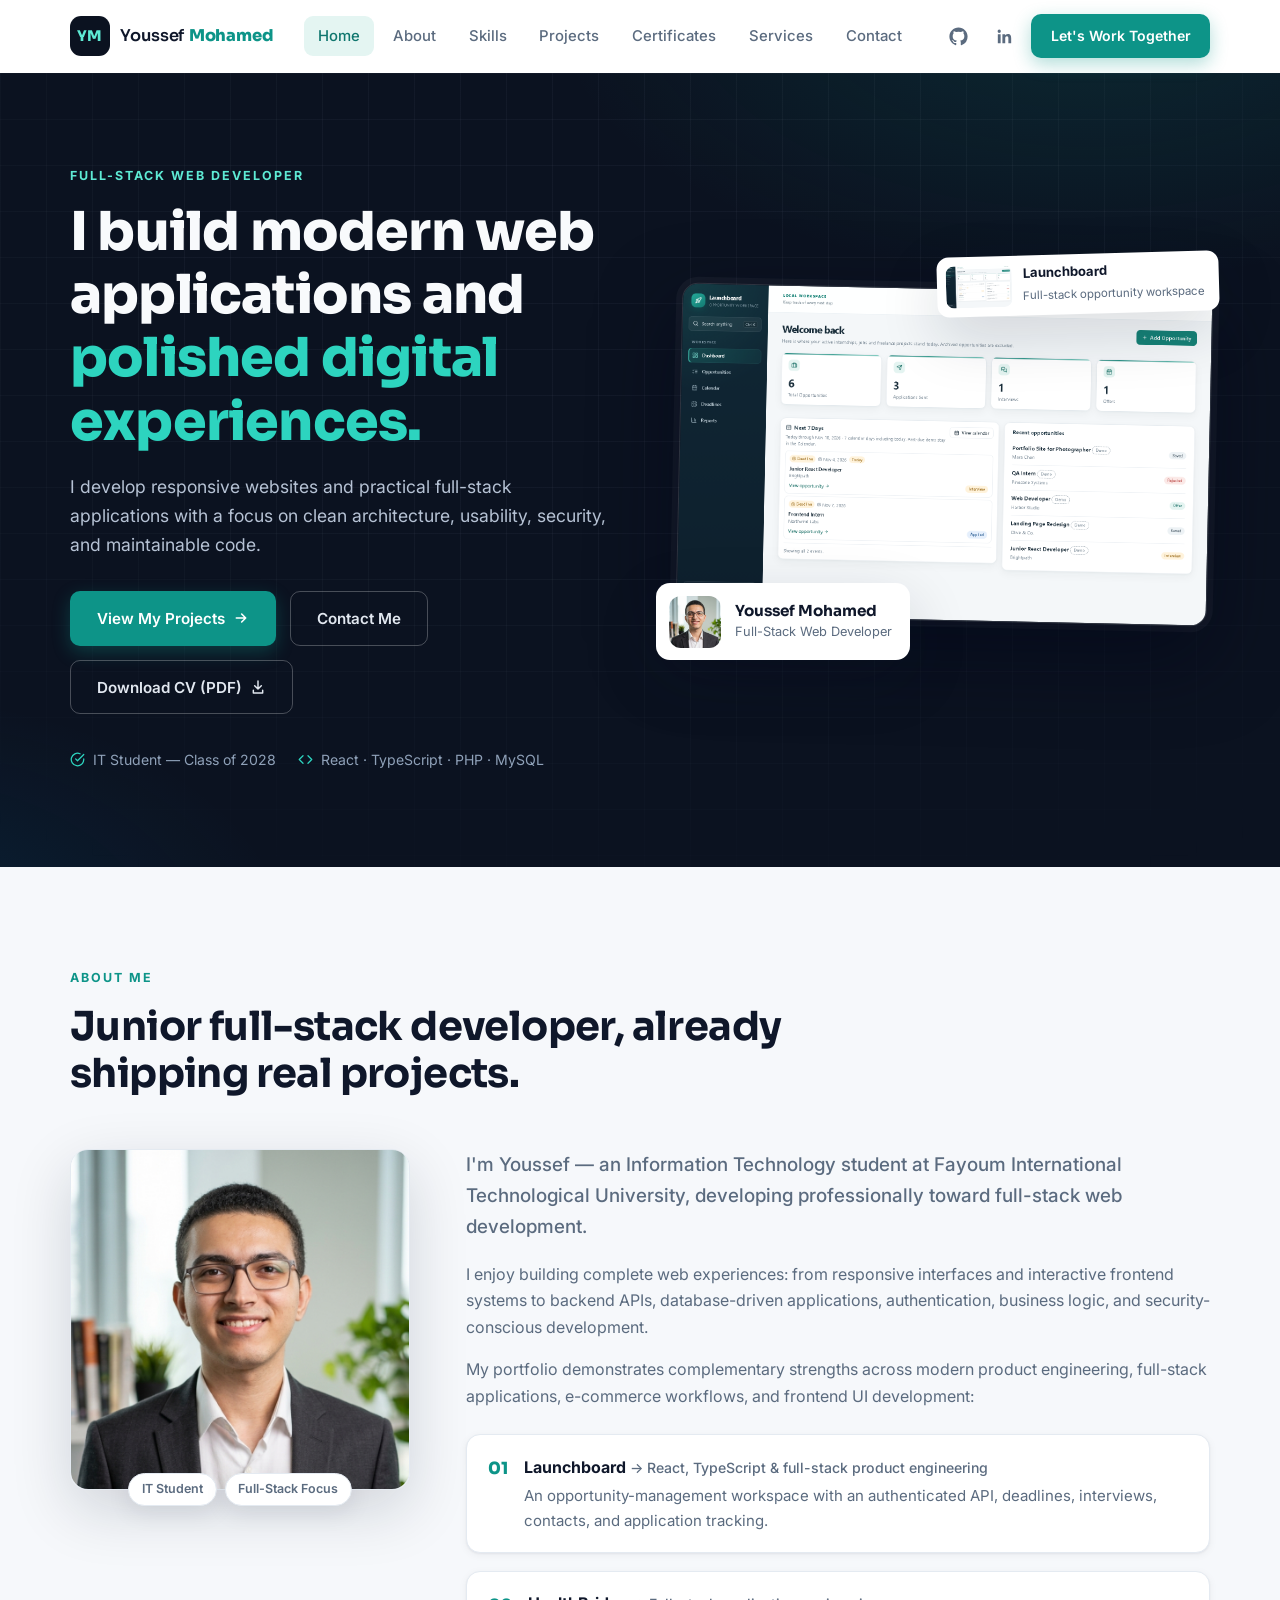
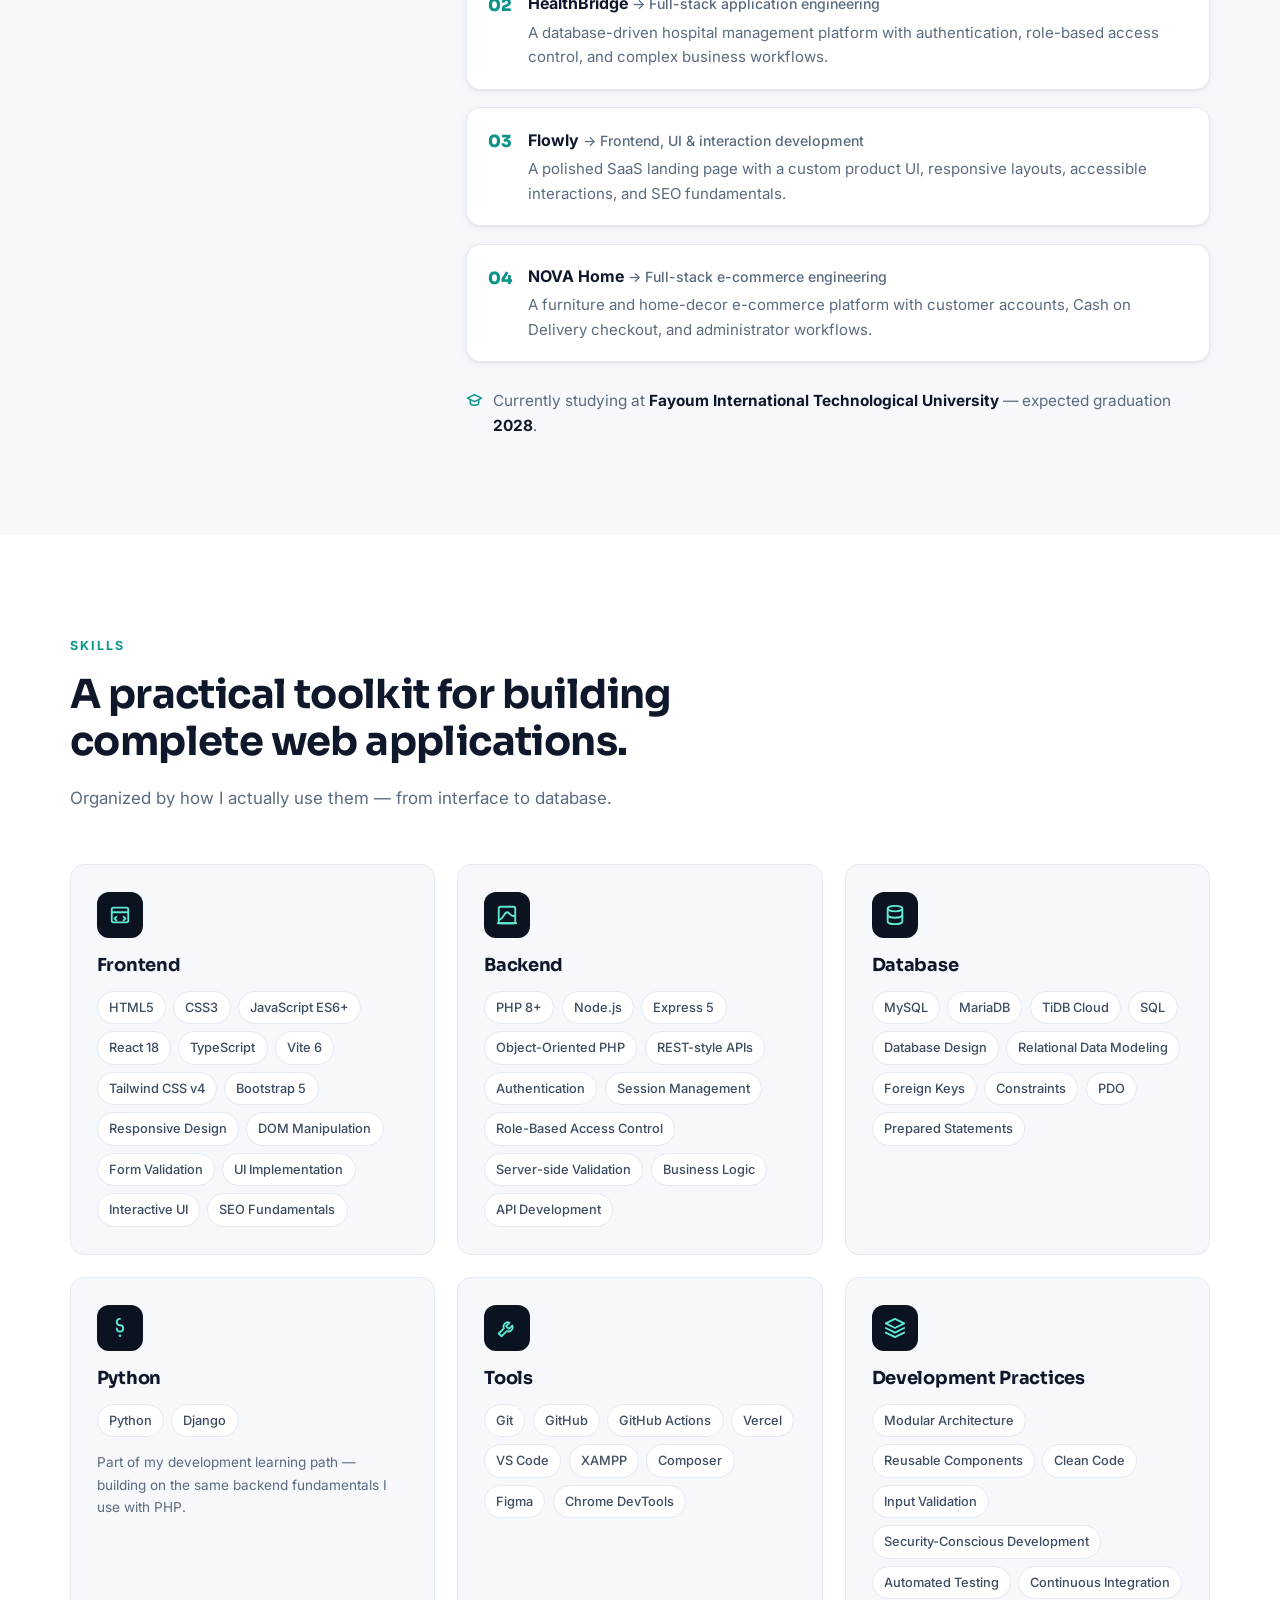
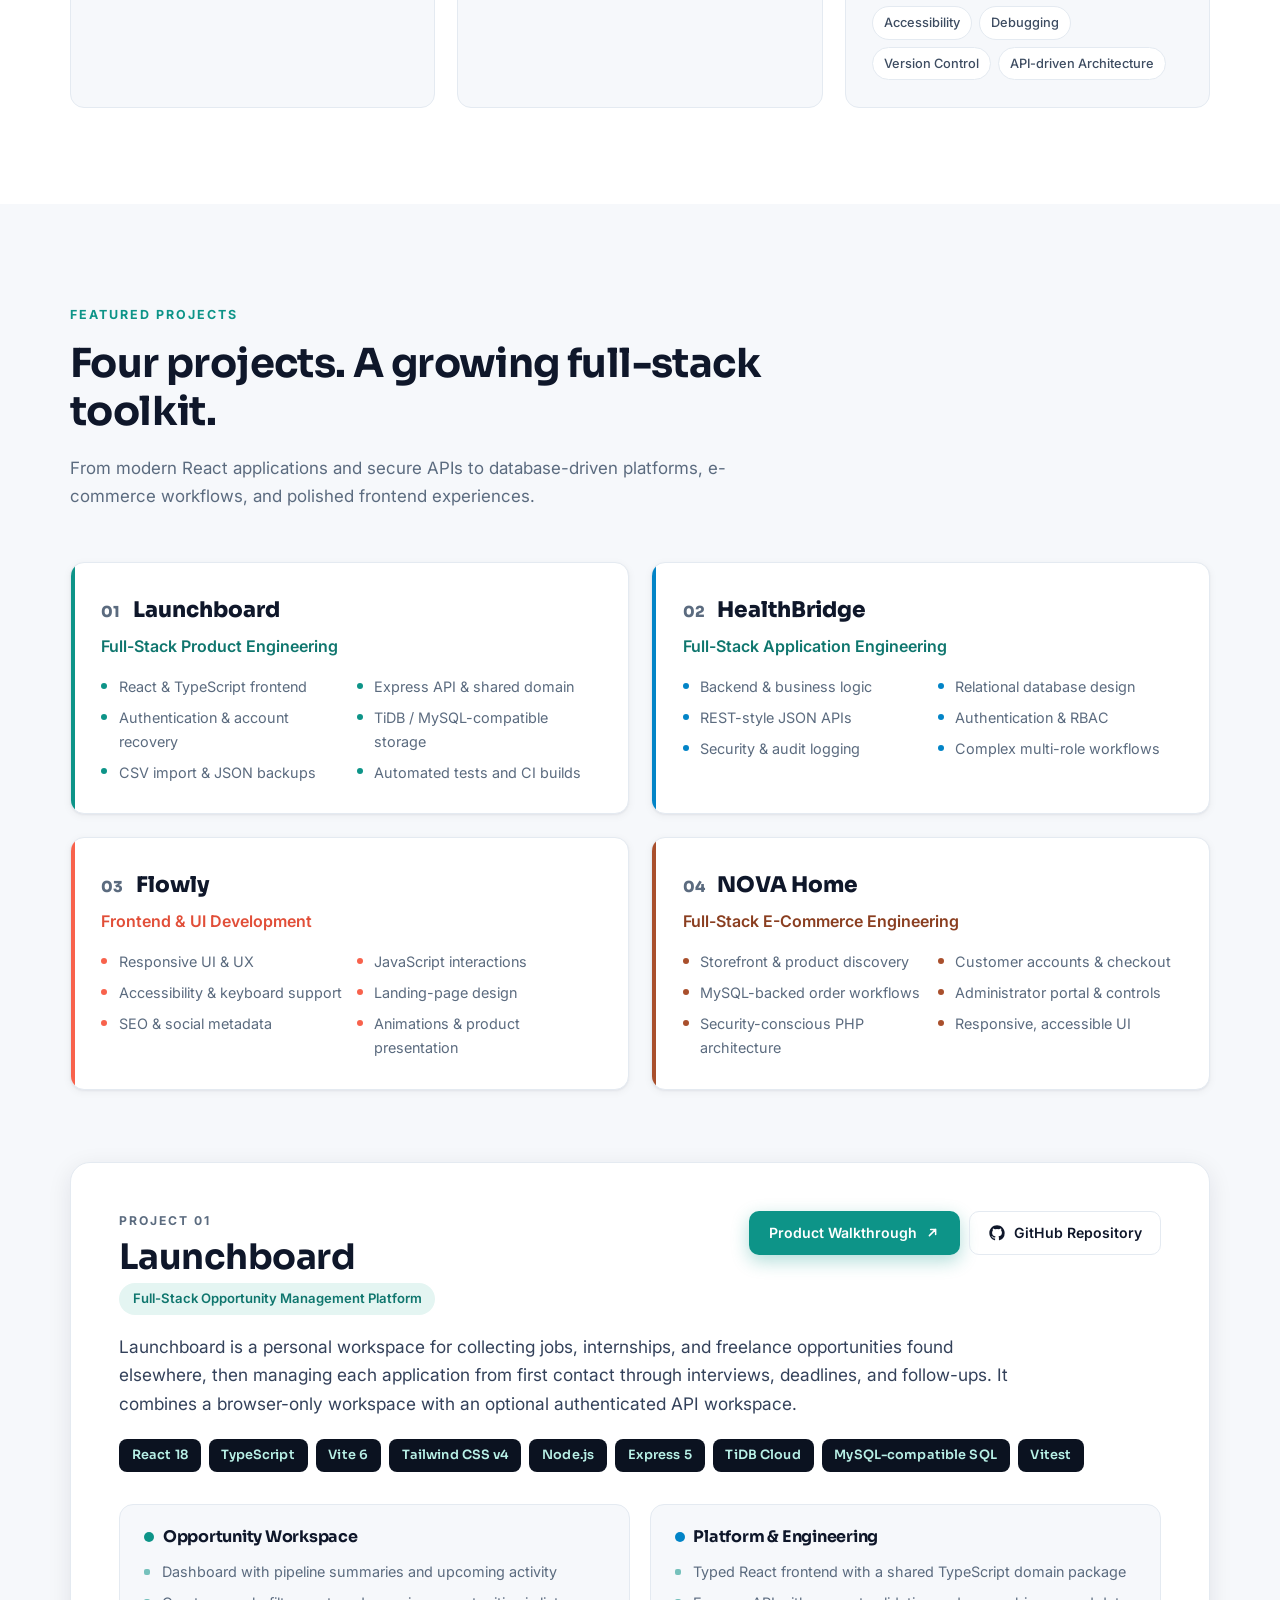
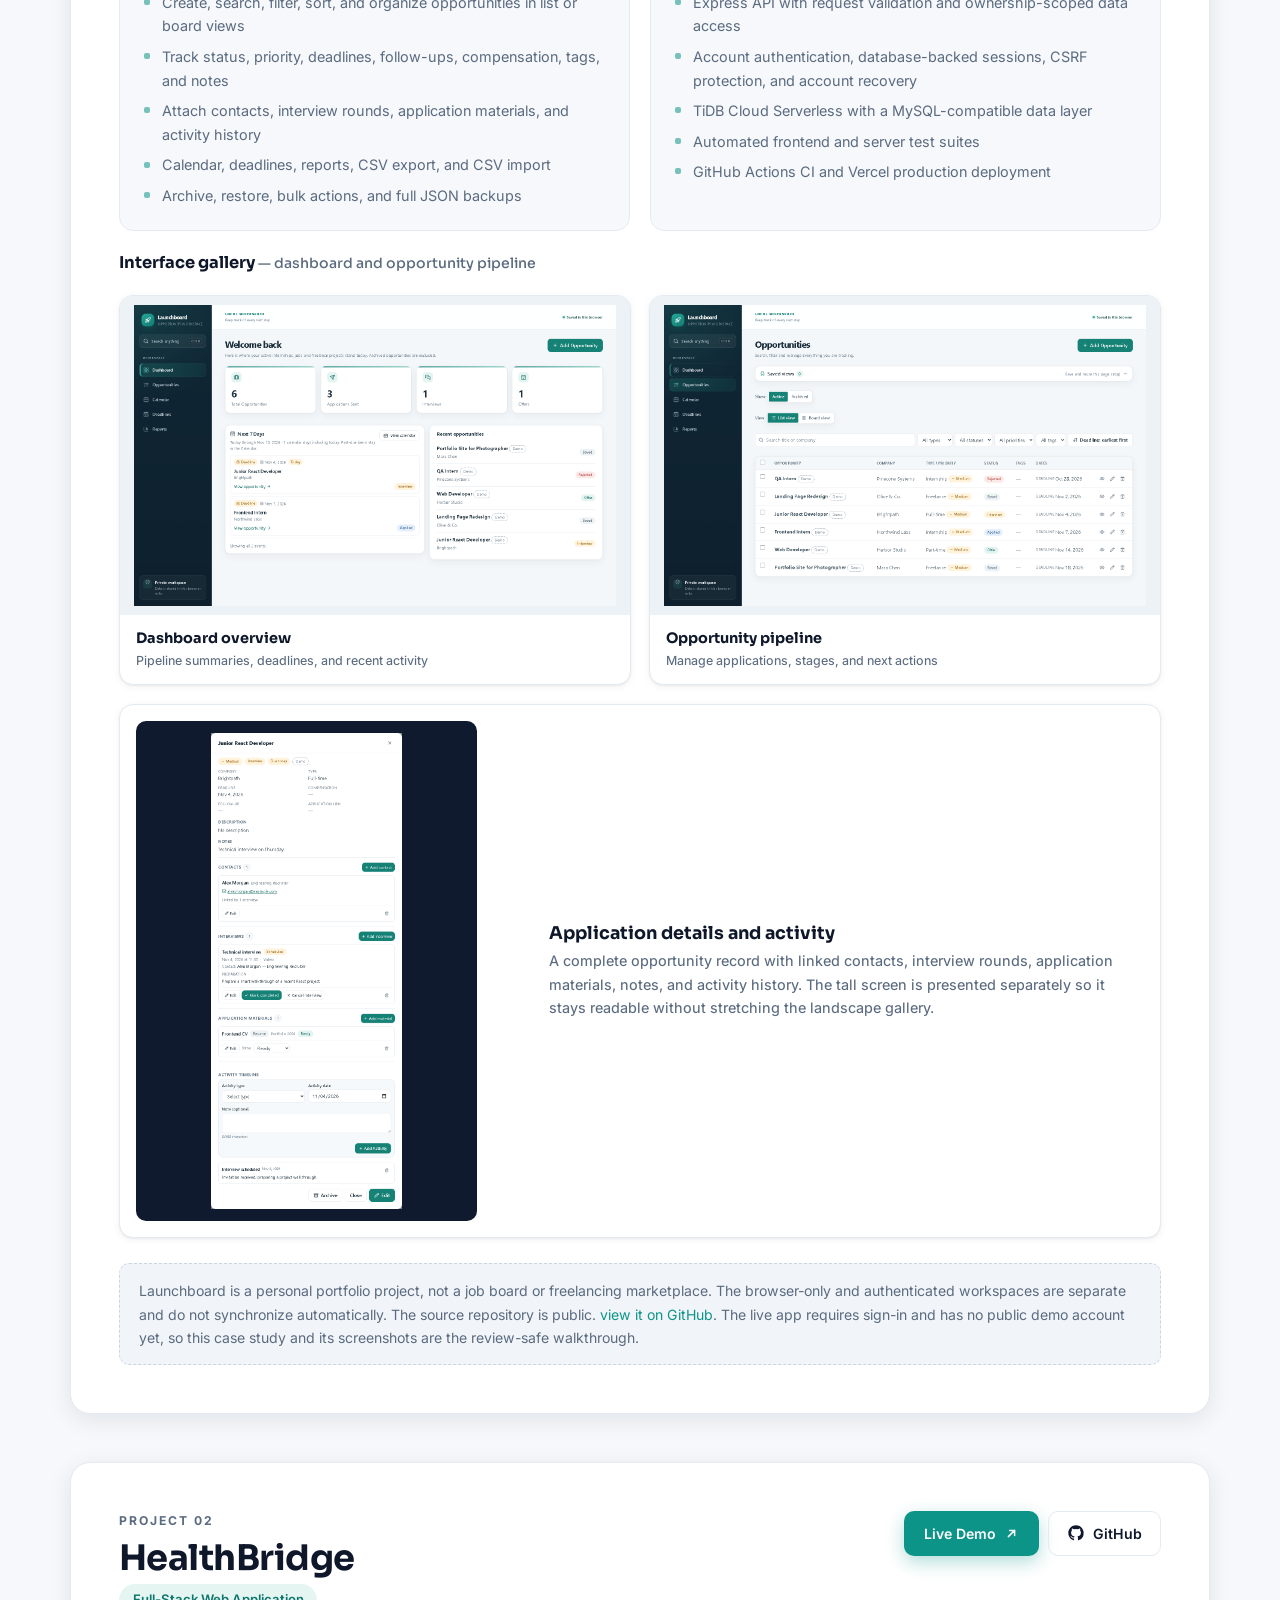
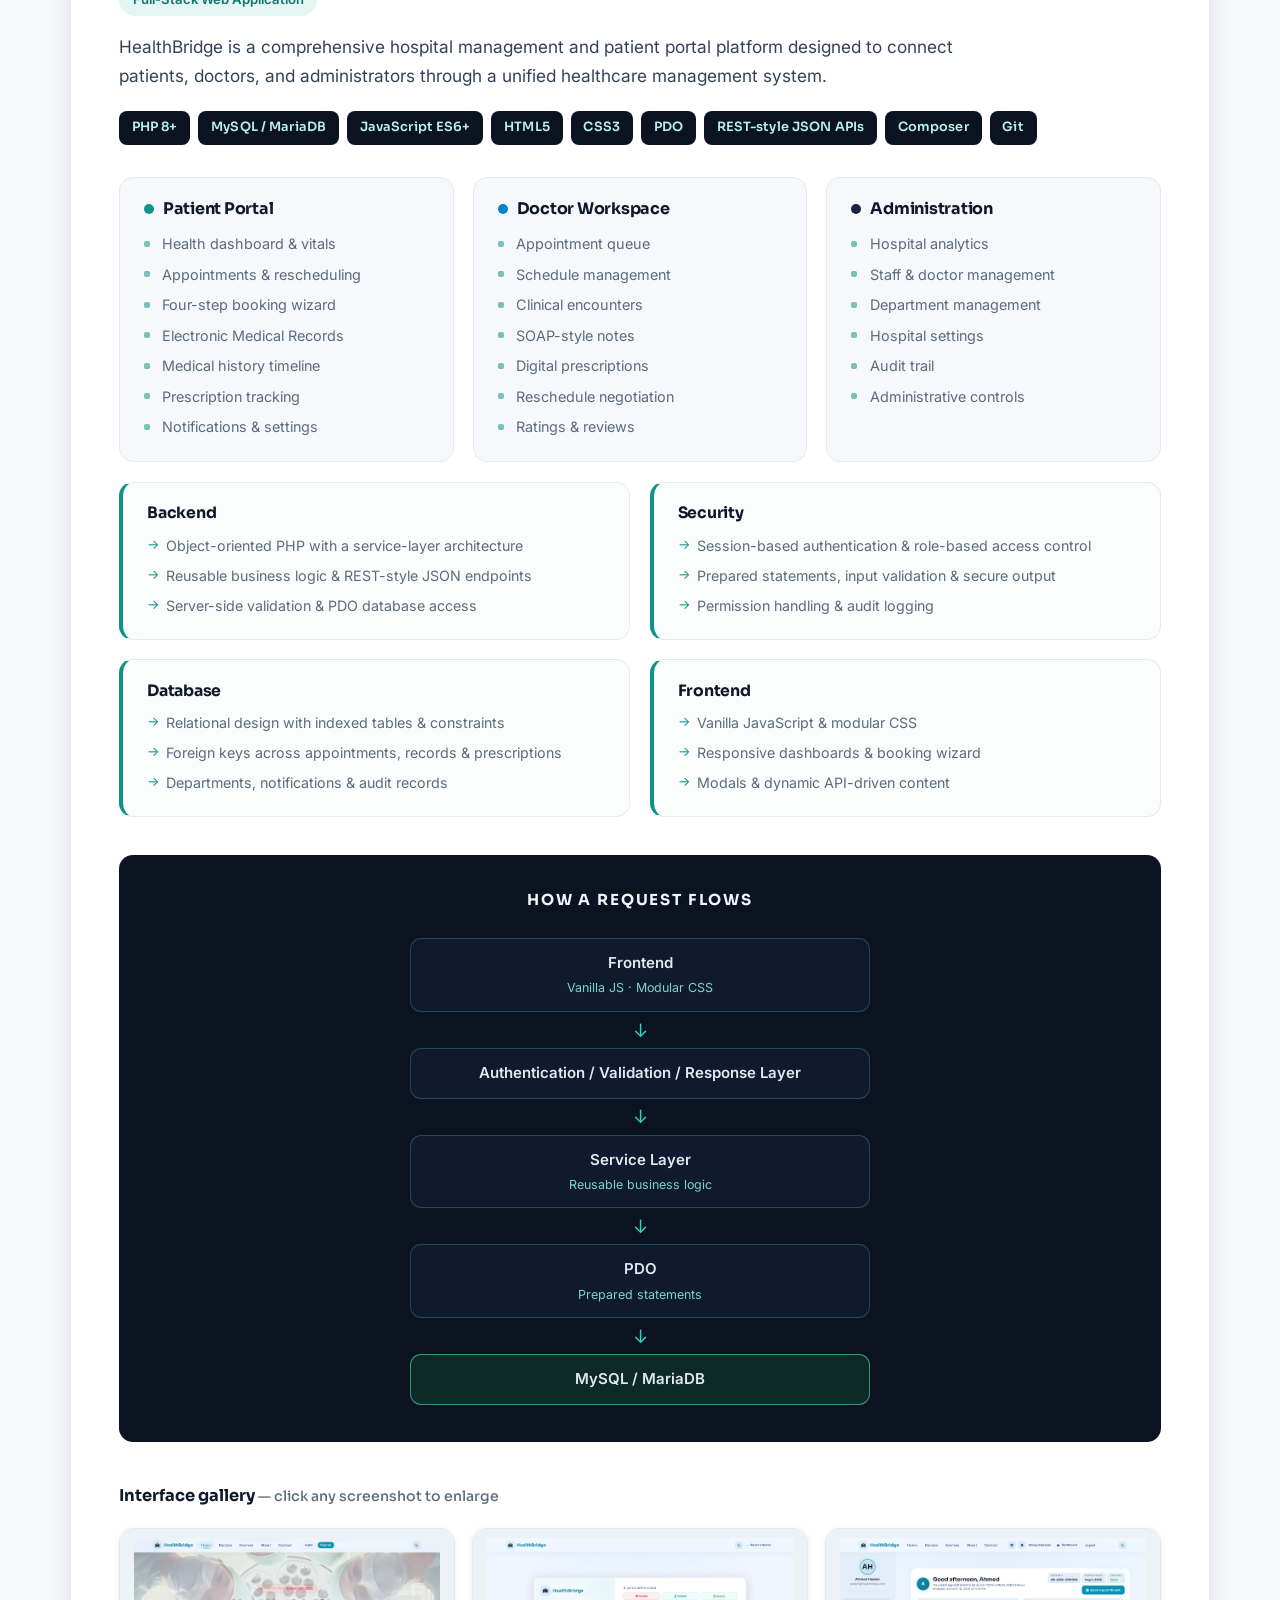
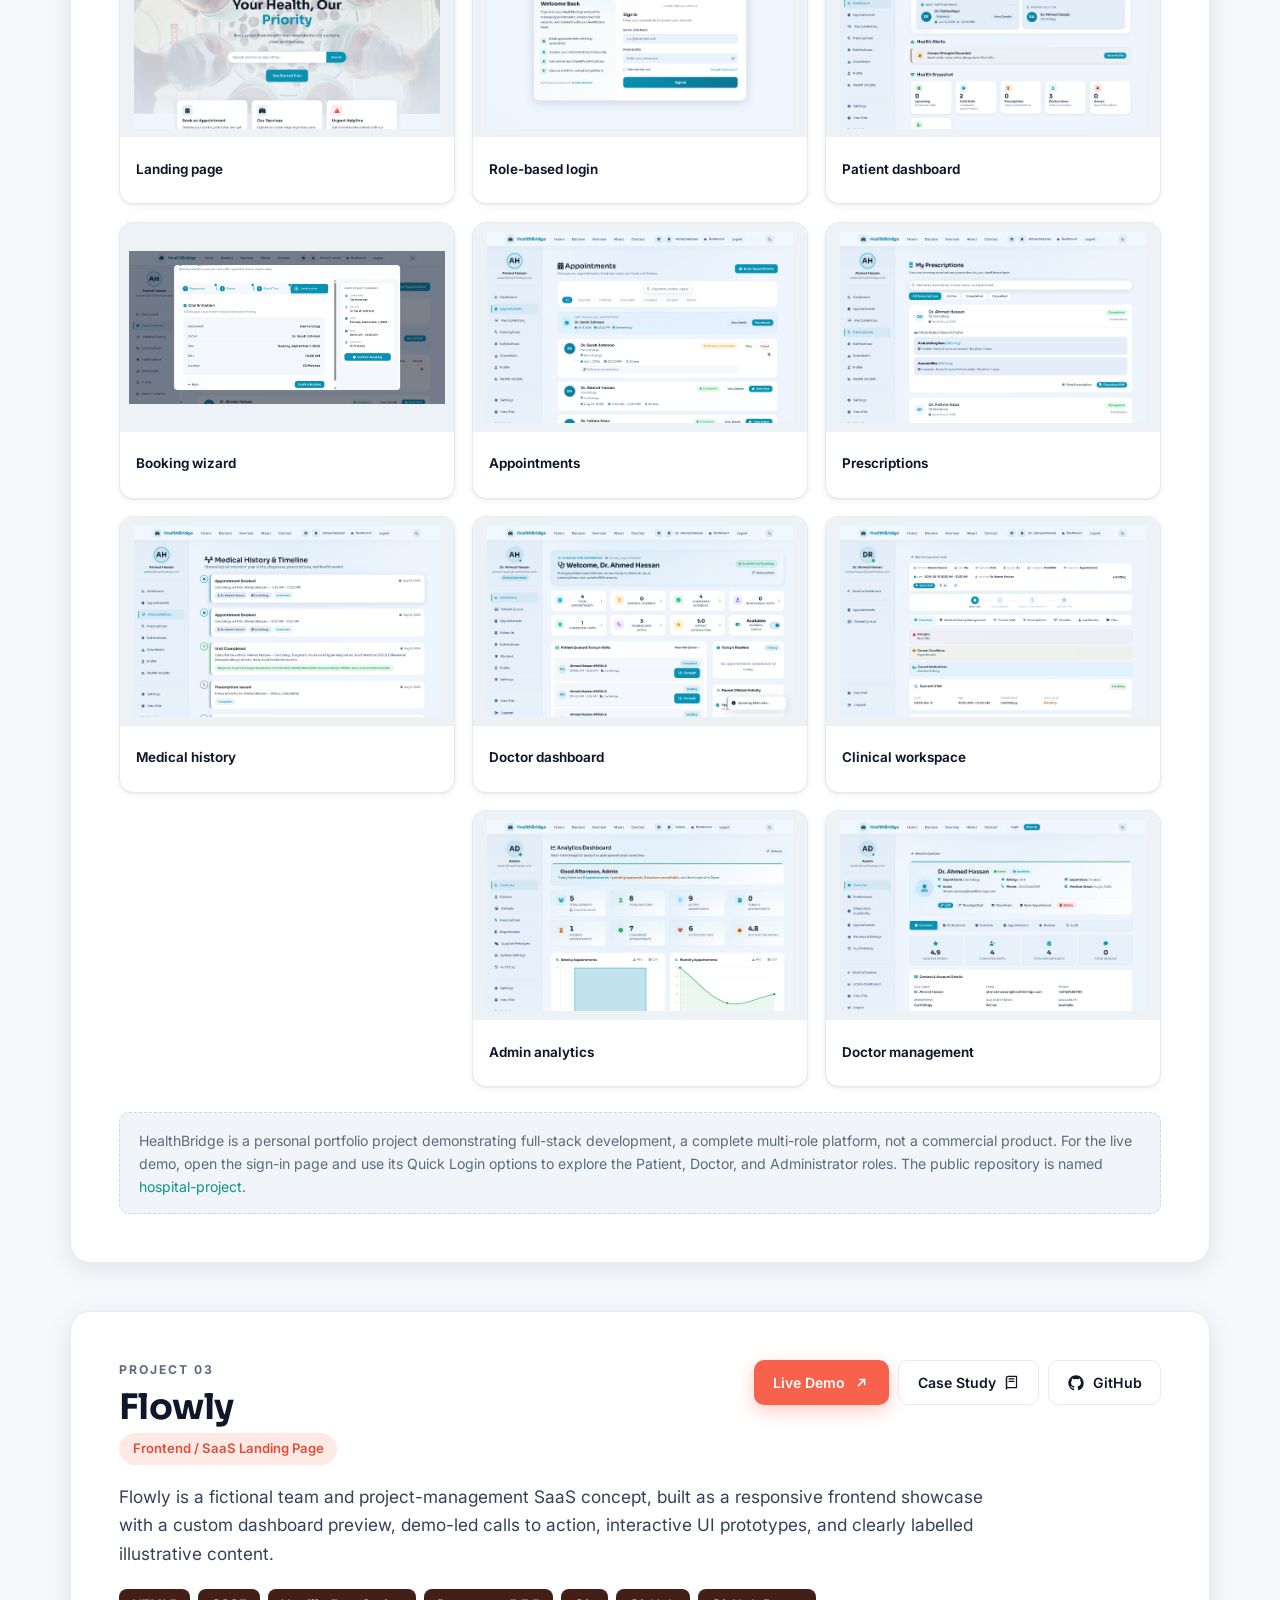
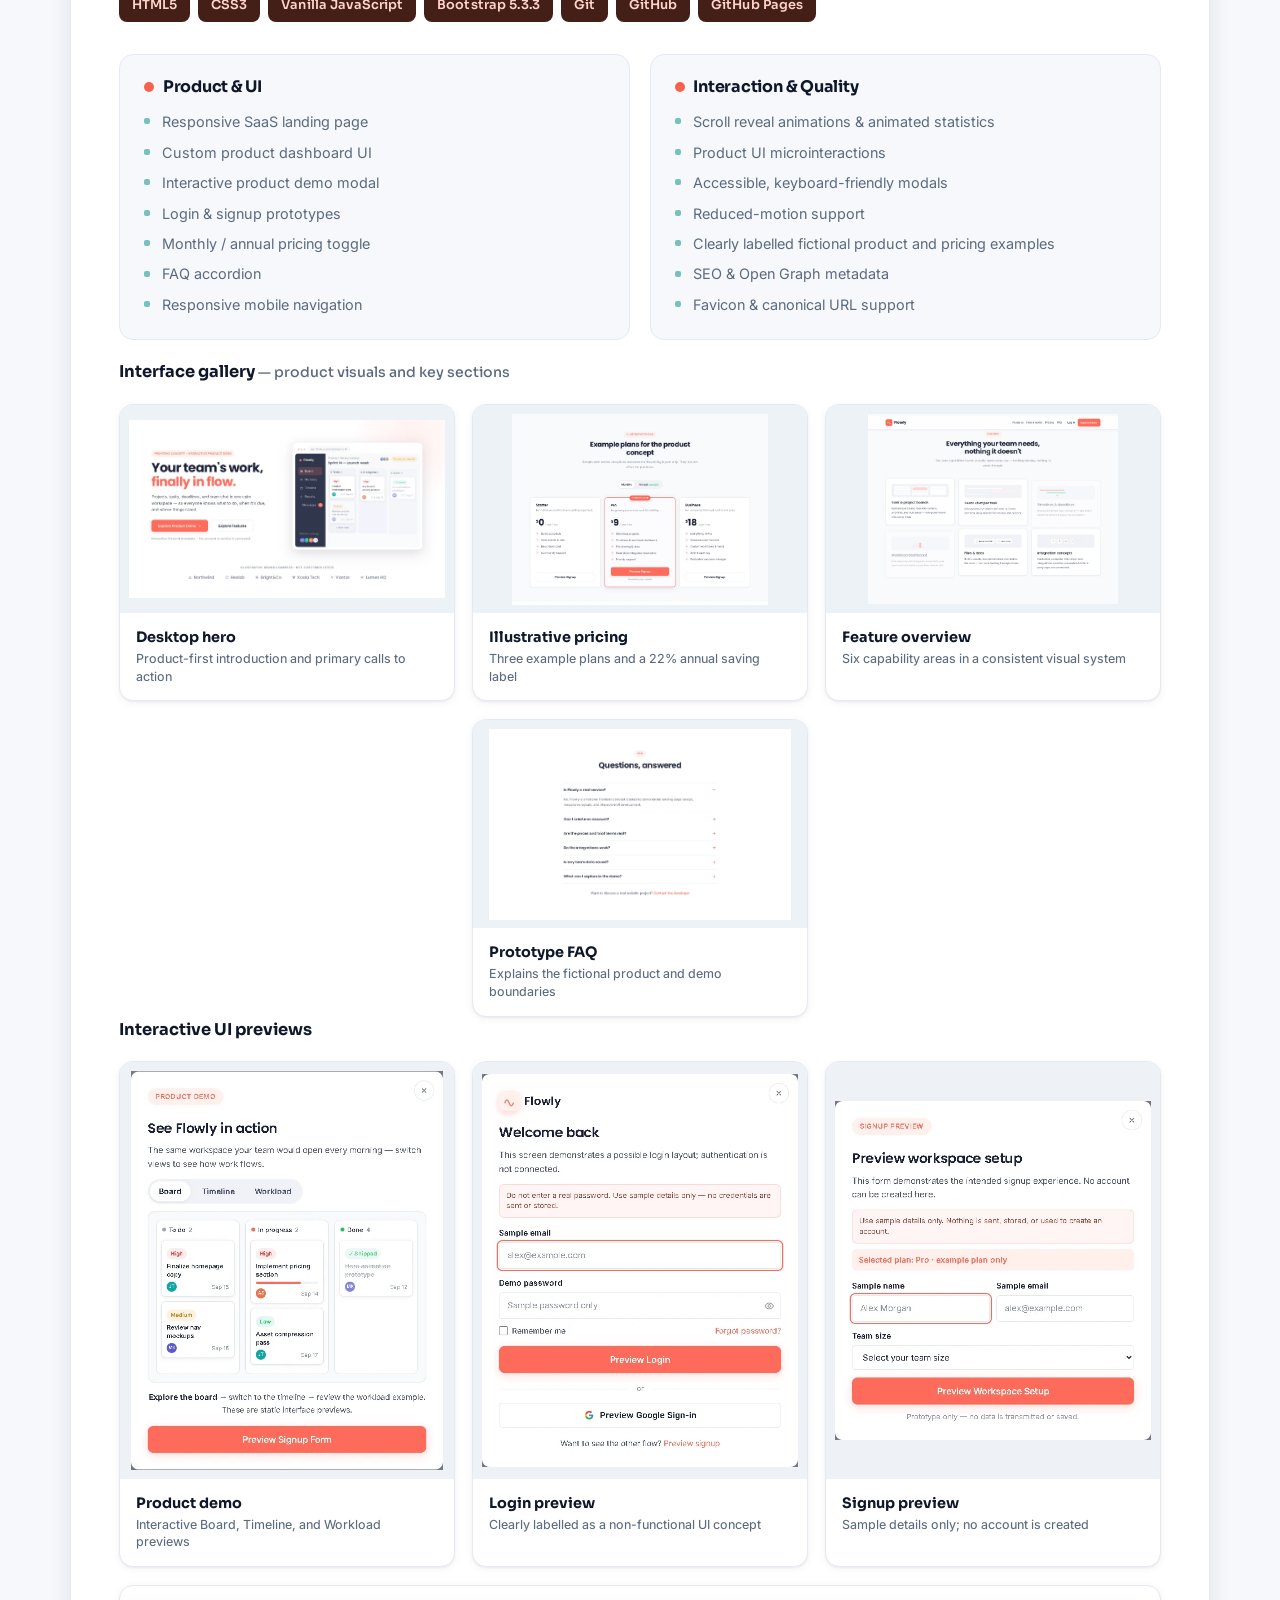
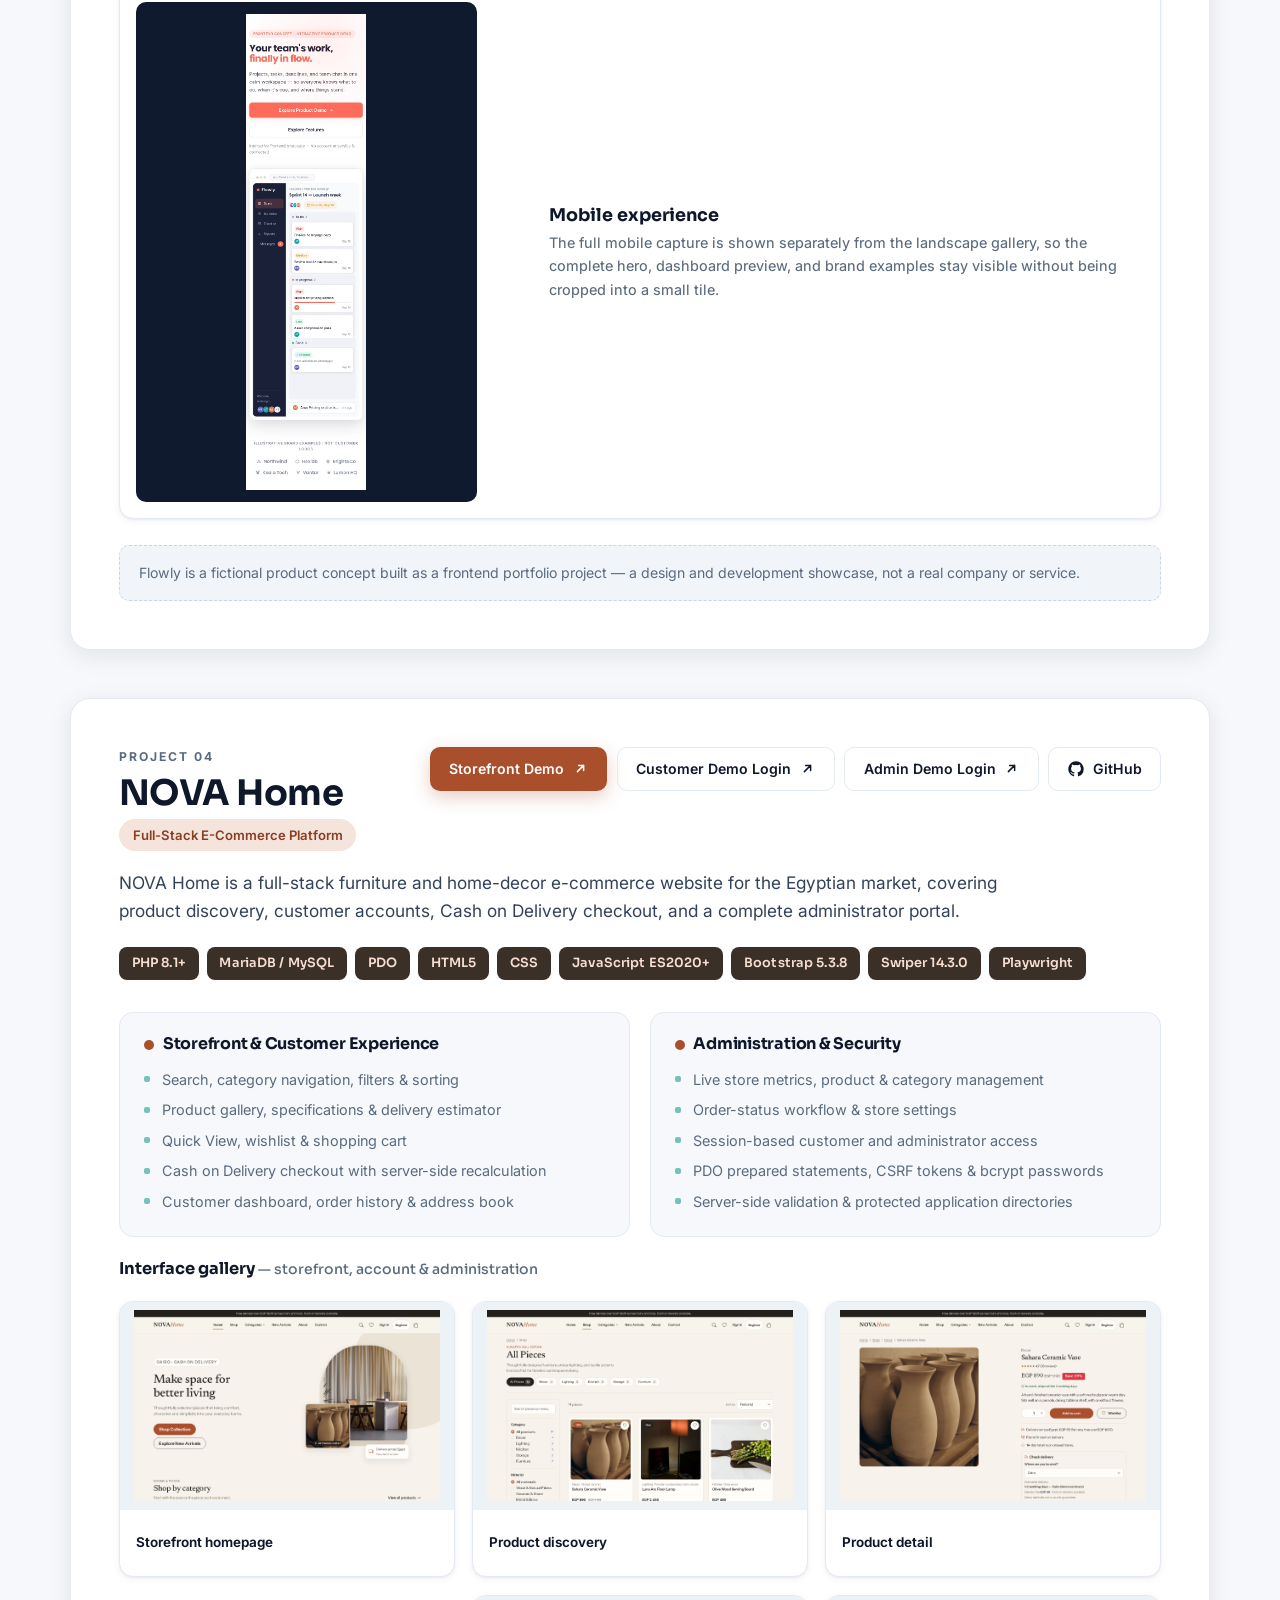
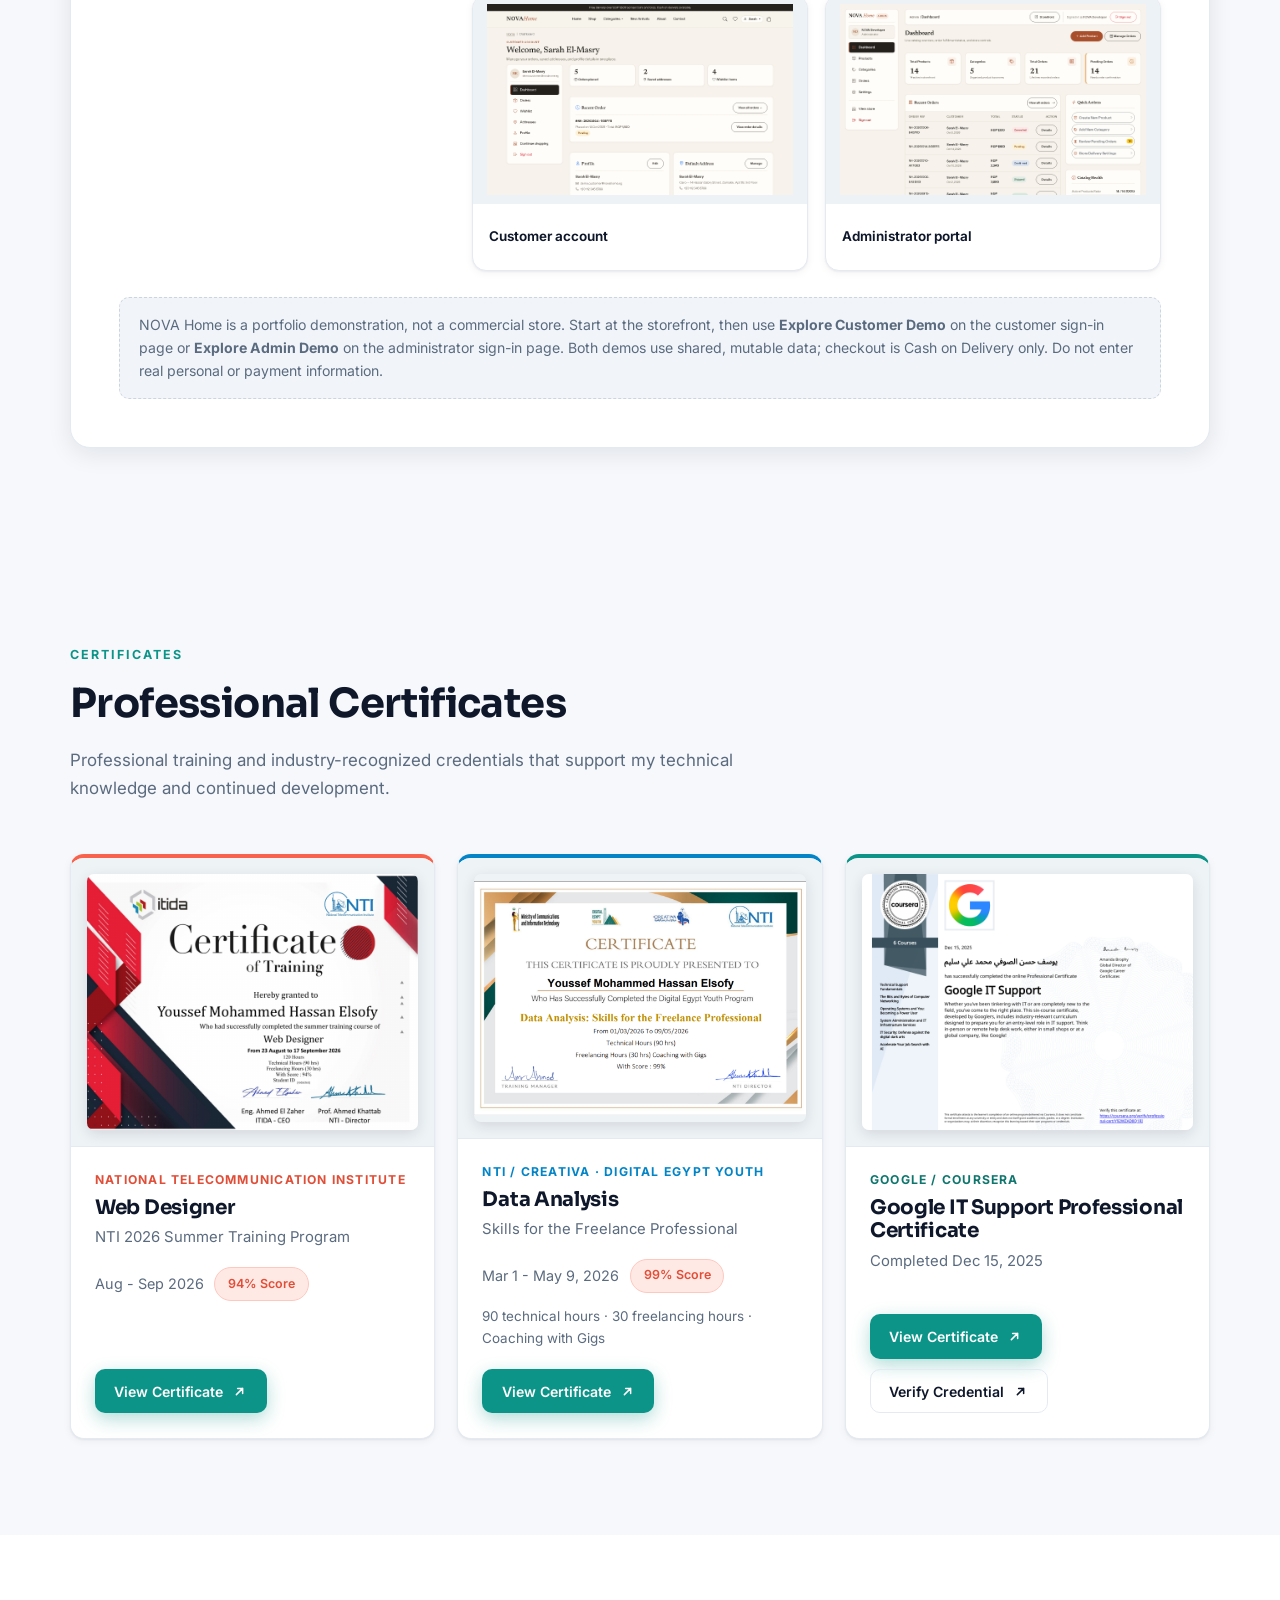
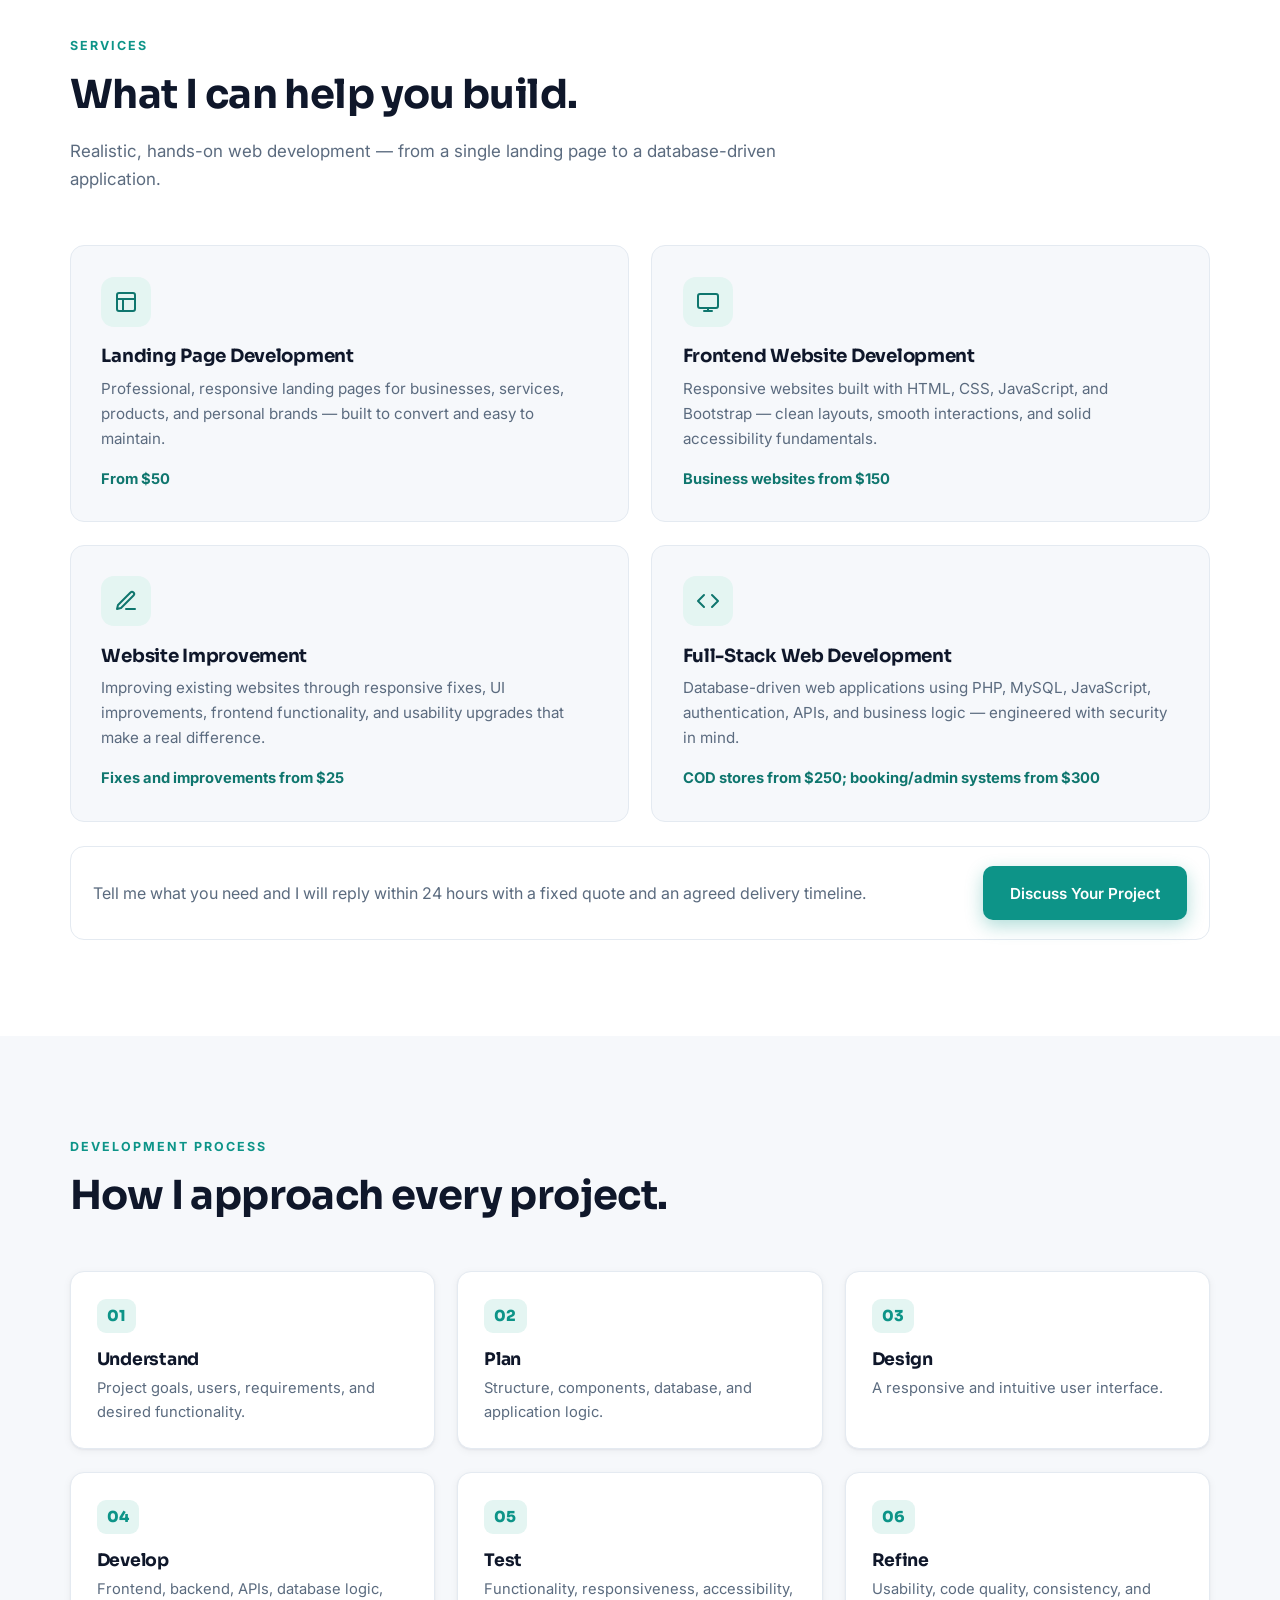
==== index.html @ 48b33ac9 "Polish portfolio presentation and project access" ====
<!DOCTYPE html>
<html lang="en">
<head>
  <meta charset="UTF-8">
  <meta name="viewport" content="width=device-width, initial-scale=1.0">
  <title>Youssef Mohamed — Full-Stack Web Developer</title>
  <meta name="description" content="Youssef Mohamed builds React, TypeScript, PHP, and database-driven web applications. Explore Launchboard, HealthBridge, NOVA Home, and Flowly.">
  <meta name="author" content="Youssef Mohamed">
  <meta name="robots" content="index, follow">
  <meta name="theme-color" content="#0b1220">
  <link rel="canonical" href="https://youssefmohammed12.github.io/my-portfolio-website/">
  <meta property="og:type" content="website">
  <meta property="og:url" content="https://youssefmohammed12.github.io/my-portfolio-website/">
  <meta property="og:title" content="Youssef Mohamed — Full-Stack Web Developer">
  <meta property="og:description" content="Full-stack web developer building React, TypeScript, PHP, and database-driven applications. Explore Launchboard, HealthBridge, NOVA Home, and Flowly.">
  <meta property="og:image" content="https://youssefmohammed12.github.io/my-portfolio-website/assets/launchboard/dashboard.png">
  <meta property="og:image:alt" content="Launchboard dashboard showing opportunity summaries, upcoming deadlines, and recent activity">
  <meta name="twitter:image" content="https://youssefmohammed12.github.io/my-portfolio-website/assets/launchboard/dashboard.png">
  <meta name="twitter:card" content="summary_large_image">
  <meta name="twitter:title" content="Youssef Mohamed — Full-Stack Web Developer">
  <meta name="twitter:description" content="Full-stack web developer building React, TypeScript, PHP, and database-driven applications. Explore Launchboard, HealthBridge, NOVA Home, and Flowly.">
  <link rel="icon" type="image/svg+xml" href="assets/favicon.svg">
  <link rel="preconnect" href="https://fonts.googleapis.com">
  <link rel="preconnect" href="https://fonts.gstatic.com" crossorigin>
  <link href="https://fonts.googleapis.com/css2?family=Inter:wght@400;500;600;700&family=Sora:wght@600;700;800&display=swap" rel="stylesheet">
  <link rel="preconnect" href="https://api.web3forms.com">
  <link rel="stylesheet" href="css/styles.css?v=20261110-portfolio-polish">
  <script type="application/ld+json">
  {
    "@context": "https://schema.org",
    "@type": "Person",
    "name": "Youssef Mohamed",
    "jobTitle": "Full-Stack Web Developer",
    "url": "https://youssefmohammed12.github.io/my-portfolio-website/",
    "sameAs": [
      "https://github.com/youssefmohammed12",
      "https://www.linkedin.com/in/youssef1g-mohamed"
    ]
  }
  </script>
</head>
<body>
  <a class="skip-link" href="#main">Skip to content</a>

  <header class="site-header" id="siteHeader">
    <div class="container nav-wrap">
      <a href="#home" class="logo" aria-label="Youssef Mohamed — home">
        <span class="logo-mark" aria-hidden="true">YM</span>
        <span class="logo-text">Youssef<strong>Mohamed</strong></span>
      </a>
      <nav class="main-nav" aria-label="Primary">
        <ul class="nav-list">
          <li><a href="#home" class="nav-link" data-section="home">Home</a></li>
          <li><a href="#about" class="nav-link" data-section="about">About</a></li>
          <li><a href="#skills" class="nav-link" data-section="skills">Skills</a></li>
          <li><a href="#projects" class="nav-link" data-section="projects">Projects</a></li>
          <li><a href="#certificates" class="nav-link" data-section="certificates">Certificates</a></li>
          <li><a href="#services" class="nav-link" data-section="services">Services</a></li>
          <li><a href="#contact" class="nav-link" data-section="contact">Contact</a></li>
        </ul>
      </nav>
      <div class="nav-actions">
        <a class="icon-btn" href="https://github.com/youssefmohammed12" target="_blank" rel="noopener noreferrer" aria-label="GitHub profile">
          <svg viewBox="0 0 24 24" width="19" height="19" fill="currentColor" aria-hidden="true"><path d="M12 .5C5.65.5.5 5.65.5 12c0 5.08 3.29 9.39 7.86 10.91.58.11.79-.25.79-.55v-2.15c-3.2.7-3.87-1.36-3.87-1.36-.52-1.33-1.28-1.68-1.28-1.68-1.04-.71.08-.7.08-.7 1.15.08 1.76 1.19 1.76 1.19 1.03 1.75 2.69 1.25 3.34.95.1-.74.4-1.25.72-1.54-2.55-.29-5.24-1.28-5.24-5.69 0-1.26.45-2.28 1.19-3.09-.12-.29-.52-1.46.11-3.05 0 0 .97-.31 3.17 1.18a11 11 0 0 1 5.78 0c2.2-1.49 3.17-1.18 3.17-1.18.63 1.59.23 2.76.11 3.05.74.81 1.19 1.83 1.19 3.09 0 4.42-2.7 5.39-5.26 5.68.41.36.78 1.05.78 2.13v3.16c0 .31.21.67.8.55A11.51 11.51 0 0 0 23.5 12C23.5 5.65 18.35.5 12 .5z"/></svg>
        </a>
        <a class="icon-btn" href="https://www.linkedin.com/in/youssef1g-mohamed" target="_blank" rel="noopener noreferrer" aria-label="LinkedIn profile">
          <svg viewBox="0 0 24 24" width="19" height="19" fill="currentColor" aria-hidden="true"><path d="M20.45 20.45h-3.55v-5.57c0-1.33-.03-3.04-1.85-3.04-1.86 0-2.14 1.45-2.14 2.94v5.67H9.35V9h3.41v1.56h.05c.47-.9 1.63-1.85 3.36-1.85 3.6 0 4.27 2.37 4.27 5.46v6.28zM5.34 7.43a2.06 2.06 0 1 1 0-4.12 2.06 2.06 0 0 1 0 4.12zM7.12 20.45H3.56V9h3.56v11.45z"/></svg>
        </a>
        <a href="#contact" class="btn btn-primary btn-sm nav-cta">Let's Work Together</a>
        <button class="nav-toggle" id="navToggle" aria-expanded="false" aria-controls="mobileMenu" aria-label="Toggle navigation menu">
          <span class="nav-toggle-bar"></span>
          <span class="nav-toggle-bar"></span>
          <span class="nav-toggle-bar"></span>
        </button>
      </div>
    </div>
    <div class="mobile-menu" id="mobileMenu" hidden>
      <nav aria-label="Mobile">
        <ul class="mobile-nav-list">
          <li><a href="#home" class="mobile-nav-link">Home</a></li>
          <li><a href="#about" class="mobile-nav-link">About</a></li>
          <li><a href="#skills" class="mobile-nav-link">Skills</a></li>
          <li><a href="#projects" class="mobile-nav-link">Projects</a></li>
          <li><a href="#certificates" class="mobile-nav-link">Certificates</a></li>
          <li><a href="#services" class="mobile-nav-link">Services</a></li>
          <li><a href="#contact" class="mobile-nav-link">Contact</a></li>
        </ul>
      </nav>
      <div class="mobile-menu-footer">
        <a class="btn btn-primary btn-block" href="#contact">Let's Work Together</a>
        <div class="mobile-socials">
          <a class="icon-btn" href="https://github.com/youssefmohammed12" target="_blank" rel="noopener noreferrer" aria-label="GitHub profile">
            <svg viewBox="0 0 24 24" width="20" height="20" fill="currentColor" aria-hidden="true"><path d="M12 .5C5.65.5.5 5.65.5 12c0 5.08 3.29 9.39 7.86 10.91.58.11.79-.25.79-.55v-2.15c-3.2.7-3.87-1.36-3.87-1.36-.52-1.33-1.28-1.68-1.28-1.68-1.04-.71.08-.7.08-.7 1.15.08 1.76 1.19 1.76 1.19 1.03 1.75 2.69 1.25 3.34.95.1-.74.4-1.25.72-1.54-2.55-.29-5.24-1.28-5.24-5.69 0-1.26.45-2.28 1.19-3.09-.12-.29-.52-1.46.11-3.05 0 0 .97-.31 3.17 1.18a11 11 0 0 1 5.78 0c2.2-1.49 3.17-1.18 3.17-1.18.63 1.59.23 2.76.11 3.05.74.81 1.19 1.83 1.19 3.09 0 4.42-2.7 5.39-5.26 5.68.41.36.78 1.05.78 2.13v3.16c0 .31.21.67.8.55A11.51 11.51 0 0 0 23.5 12C23.5 5.65 18.35.5 12 .5z"/></svg>
          </a>
          <a class="icon-btn" href="https://www.linkedin.com/in/youssef1g-mohamed" target="_blank" rel="noopener noreferrer" aria-label="LinkedIn profile">
            <svg viewBox="0 0 24 24" width="20" height="20" fill="currentColor" aria-hidden="true"><path d="M20.45 20.45h-3.55v-5.57c0-1.33-.03-3.04-1.85-3.04-1.86 0-2.14 1.45-2.14 2.94v5.67H9.35V9h3.41v1.56h.05c.47-.9 1.63-1.85 3.36-1.85 3.6 0 4.27 2.37 4.27 5.46v6.28zM5.34 7.43a2.06 2.06 0 1 1 0-4.12 2.06 2.06 0 0 1 0 4.12zM7.12 20.45H3.56V9h3.56v11.45z"/></svg>
          </a>
        </div>
      </div>
    </div>
  </header>

  <main id="main">

    <section class="hero" id="home" aria-labelledby="hero-title">
      <div class="container hero-grid">
        <div class="hero-copy reveal">
          <p class="eyebrow eyebrow-light">Full-Stack Web Developer</p>
          <h1 id="hero-title">I build modern web applications and <span class="accent-text">polished digital experiences.</span></h1>
          <p class="hero-lead">I develop responsive websites and practical full-stack applications with a focus on clean architecture, usability, security, and maintainable code.</p>
          <div class="hero-actions">
            <a href="#projects" class="btn btn-primary">View My Projects
              <svg viewBox="0 0 24 24" width="16" height="16" fill="none" stroke="currentColor" stroke-width="2.4" stroke-linecap="round" stroke-linejoin="round" aria-hidden="true"><path d="M5 12h14M13 6l6 6-6 6"/></svg>
            </a>
            <a href="#contact" class="btn btn-ghost btn-ghost-light">Contact Me</a>
            <a href="assets/Youssef_Mohamed_CV.pdf" class="btn btn-ghost btn-ghost-light" download="Youssef_Mohamed_CV.pdf">Download CV (PDF)
              <svg viewBox="0 0 24 24" width="16" height="16" fill="none" stroke="currentColor" stroke-width="2.2" stroke-linecap="round" stroke-linejoin="round" aria-hidden="true"><path d="M12 3v12m-5-5 5 5 5-5"/><path d="M5 17v4h14v-4"/></svg>
            </a>
          </div>
          <div class="hero-meta">
            <span class="hero-meta-item">
              <svg viewBox="0 0 24 24" width="15" height="15" fill="none" stroke="currentColor" stroke-width="2" stroke-linecap="round" stroke-linejoin="round" aria-hidden="true"><path d="M22 11.1V12a10 10 0 1 1-5.93-9.14"/><path d="M22 4 12 14l-3-3"/></svg>
              IT Student — Class of 2028
            </span>
            <span class="hero-meta-item">
              <svg viewBox="0 0 24 24" width="15" height="15" fill="none" stroke="currentColor" stroke-width="2" stroke-linecap="round" stroke-linejoin="round" aria-hidden="true"><path d="m16 18 6-6-6-6M8 6l-6 6 6 6"/></svg>
              React · TypeScript · PHP · MySQL
            </span>
          </div>
        </div>
        <div class="hero-visual reveal" aria-label="Preview of Youssef's work">
          <figure class="hero-frame">
            <img src="assets/launchboard/dashboard.png" alt="Launchboard dashboard with opportunity summaries, upcoming deadlines, and recent activity" width="1600" height="1000">
          </figure>
          <aside class="hero-id-card">
            <img src="assets/Youssef1.png" alt="Portrait of Youssef Mohamed" width="120" height="120">
            <div>
              <p class="hero-id-name">Youssef Mohamed</p>
              <p class="hero-id-role">Full-Stack Web Developer</p>
            </div>
          </aside>
          <a href="#project-launchboard" class="hero-chip" aria-label="See Launchboard project">
            <img src="assets/launchboard/dashboard.png" alt="" width="96" height="60" aria-hidden="true">
            <span><strong>Launchboard</strong><small>Full-stack opportunity workspace</small></span>
          </a>
        </div>
      </div>
    </section>

    <section class="section" id="about" aria-labelledby="about-title">
      <div class="container">
        <div class="section-head reveal">
          <p class="eyebrow">About Me</p>
          <h2 id="about-title">Junior full-stack developer, already shipping real projects.</h2>
        </div>
        <div class="about-grid">
          <div class="about-photo reveal">
            <div class="about-photo-frame">
              <img src="assets/Youssef1.png" alt="Youssef Mohamed — Full-Stack Web Developer" width="768" height="772">
            </div>
            <div class="about-photo-badges">
              <span class="badge">IT Student</span>
              <span class="badge">Full-Stack Focus</span>
            </div>
          </div>
          <div class="about-text reveal">
            <p class="about-lead">I'm Youssef — an Information Technology student at Fayoum International Technological University, developing professionally toward full-stack web development.</p>
            <p>I enjoy building complete web experiences: from responsive interfaces and interactive frontend systems to backend APIs, database-driven applications, authentication, business logic, and security-conscious development.</p>
            <p>My portfolio demonstrates complementary strengths across modern product engineering, full-stack applications, e-commerce workflows, and frontend UI development:</p>
            <div class="about-points">
              <div class="about-point">
                <span class="about-point-num">01</span>
                <div>
                  <p class="about-point-title">Launchboard <span class="about-point-tag">→ React, TypeScript &amp; full-stack product engineering</span></p>
                  <p>An opportunity-management workspace with an authenticated API, deadlines, interviews, contacts, and application tracking.</p>
                </div>
              </div>
              <div class="about-point">
                <span class="about-point-num">02</span>
                <div>
                  <p class="about-point-title">HealthBridge <span class="about-point-tag">→ Full-stack application engineering</span></p>
                  <p>A database-driven hospital management platform with authentication, role-based access control, and complex business workflows.</p>
                </div>
              </div>
              <div class="about-point">
                <span class="about-point-num">03</span>
                <div>
                  <p class="about-point-title">Flowly <span class="about-point-tag">→ Frontend, UI &amp; interaction development</span></p>
                  <p>A polished SaaS landing page with a custom product UI, responsive layouts, accessible interactions, and SEO fundamentals.</p>
                </div>
              </div>
              <div class="about-point">
                <span class="about-point-num">04</span>
                <div>
                  <p class="about-point-title">NOVA Home <span class="about-point-tag">→ Full-stack e-commerce engineering</span></p>
                  <p>A furniture and home-decor e-commerce platform with customer accounts, Cash on Delivery checkout, and administrator workflows.</p>
                </div>
              </div>
            </div>
            <p class="about-edu">
              <svg viewBox="0 0 24 24" width="17" height="17" fill="none" stroke="currentColor" stroke-width="2" stroke-linecap="round" stroke-linejoin="round" aria-hidden="true"><path d="M22 10 12 5 2 10l10 5 10-5z"/><path d="M6 12v5c0 1.7 2.7 3 6 3s6-1.3 6-3v-5"/></svg>
              <span>Currently studying at <strong>Fayoum International Technological University</strong> — expected graduation <strong>2028</strong>.</span>
            </p>
          </div>
        </div>
      </div>
    </section>

    <section class="section section-alt" id="skills" aria-labelledby="skills-title">
      <div class="container">
        <div class="section-head reveal">
          <p class="eyebrow">Skills</p>
          <h2 id="skills-title">A practical toolkit for building complete web applications.</h2>
          <p class="section-sub">Organized by how I actually use them — from interface to database.</p>
        </div>
        <div class="skills-grid">
          <article class="skill-card reveal">
            <div class="skill-icon" aria-hidden="true">
              <svg viewBox="0 0 24 24" width="22" height="22" fill="none" stroke="currentColor" stroke-width="2" stroke-linecap="round" stroke-linejoin="round"><rect x="3" y="4" width="18" height="16" rx="2"/><path d="M3 9h18"/><path d="m8 14-2 2 2 2M16 14l2 2-2 2"/></svg>
            </div>
            <h3>Frontend</h3>
            <ul class="tag-list">
              <li>HTML5</li><li>CSS3</li><li>JavaScript ES6+</li><li>React 18</li><li>TypeScript</li><li>Vite 6</li><li>Tailwind CSS v4</li><li>Bootstrap 5</li><li>Responsive Design</li><li>DOM Manipulation</li><li>Form Validation</li><li>UI Implementation</li><li>Interactive UI</li><li>SEO Fundamentals</li>
            </ul>
          </article>
          <article class="skill-card reveal">
            <div class="skill-icon" aria-hidden="true">
              <svg viewBox="0 0 24 24" width="22" height="22" fill="none" stroke="currentColor" stroke-width="2" stroke-linecap="round" stroke-linejoin="round"><path d="M4 17c4-1 5-8 8-8s4 5 8 4"/><path d="M2 21h20"/><rect x="3" y="3" width="18" height="18" rx="2"/></svg>
            </div>
            <h3>Backend</h3>
            <ul class="tag-list">
              <li>PHP 8+</li><li>Node.js</li><li>Express 5</li><li>Object-Oriented PHP</li><li>REST-style APIs</li><li>Authentication</li><li>Session Management</li><li>Role-Based Access Control</li><li>Server-side Validation</li><li>Business Logic</li><li>API Development</li>
            </ul>
          </article>
          <article class="skill-card reveal">
            <div class="skill-icon" aria-hidden="true">
              <svg viewBox="0 0 24 24" width="22" height="22" fill="none" stroke="currentColor" stroke-width="2" stroke-linecap="round" stroke-linejoin="round"><ellipse cx="12" cy="5" rx="8" ry="3"/><path d="M4 5v14c0 1.7 3.6 3 8 3s8-1.3 8-3V5"/><path d="M4 12c0 1.7 3.6 3 8 3s8-1.3 8-3"/></svg>
            </div>
            <h3>Database</h3>
            <ul class="tag-list">
              <li>MySQL</li><li>MariaDB</li><li>TiDB Cloud</li><li>SQL</li><li>Database Design</li><li>Relational Data Modeling</li><li>Foreign Keys</li><li>Constraints</li><li>PDO</li><li>Prepared Statements</li>
            </ul>
          </article>
          <article class="skill-card reveal">
            <div class="skill-icon" aria-hidden="true">
              <svg viewBox="0 0 24 24" width="22" height="22" fill="none" stroke="currentColor" stroke-width="2" stroke-linecap="round" stroke-linejoin="round"><path d="M12 2c-2 0-3.5 1.6-3.5 3.5S10 9 12 9s3.5 1.6 3.5 3.5S14 16 12 16s-3.5-1.6-3.5-3.5"/><circle cx="12" cy="20.5" r="1.4" fill="currentColor" stroke="none"/></svg>
            </div>
            <h3>Python</h3>
            <ul class="tag-list">
              <li>Python</li><li>Django</li>
            </ul>
            <p class="skill-note">Part of my development learning path — building on the same backend fundamentals I use with PHP.</p>
          </article>
          <article class="skill-card reveal">
            <div class="skill-icon" aria-hidden="true">
              <svg viewBox="0 0 24 24" width="22" height="22" fill="none" stroke="currentColor" stroke-width="2" stroke-linecap="round" stroke-linejoin="round"><path d="M14.7 6.3a4.5 4.5 0 0 0-6 6L3 18l3 3 5.7-5.7a4.5 4.5 0 0 0 6-6L14 13l-3-3 3.7-3.7z"/></svg>
            </div>
            <h3>Tools</h3>
            <ul class="tag-list">
              <li>Git</li><li>GitHub</li><li>GitHub Actions</li><li>Vercel</li><li>VS Code</li><li>XAMPP</li><li>Composer</li><li>Figma</li><li>Chrome DevTools</li>
            </ul>
          </article>
          <article class="skill-card reveal">
            <div class="skill-icon" aria-hidden="true">
              <svg viewBox="0 0 24 24" width="22" height="22" fill="none" stroke="currentColor" stroke-width="2" stroke-linecap="round" stroke-linejoin="round"><path d="M12 2 2 7l10 5 10-5-10-5z"/><path d="M2 17l10 5 10-5"/><path d="M2 12l10 5 10-5"/></svg>
            </div>
            <h3>Development Practices</h3>
            <ul class="tag-list">
              <li>Modular Architecture</li><li>Reusable Components</li><li>Clean Code</li><li>Input Validation</li><li>Security-Conscious Development</li><li>Automated Testing</li><li>Continuous Integration</li><li>Accessibility</li><li>Debugging</li><li>Version Control</li><li>API-driven Architecture</li>
            </ul>
          </article>
        </div>
      </div>
    </section>

    <section class="section" id="projects" aria-labelledby="projects-title">
      <div class="container">
        <div class="section-head reveal">
          <p class="eyebrow">Featured Projects</p>
          <h2 id="projects-title">Four projects. A growing full-stack toolkit.</h2>
          <p class="section-sub">From modern React applications and secure APIs to database-driven platforms, e-commerce workflows, and polished frontend experiences.</p>
        </div>

        <div class="compare-grid reveal">
          <div class="compare-card compare-launchboard">
            <div class="compare-head">
              <span class="compare-num">01</span>
              <p class="compare-name">Launchboard</p>
            </div>
            <p class="compare-focus">Full-Stack Product Engineering</p>
            <ul class="compare-list">
              <li>React &amp; TypeScript frontend</li>
              <li>Express API &amp; shared domain</li>
              <li>Authentication &amp; account recovery</li>
              <li>TiDB / MySQL-compatible storage</li>
              <li>CSV import &amp; JSON backups</li>
              <li>Automated tests and CI builds</li>
            </ul>
          </div>
          <div class="compare-card compare-hb">
            <div class="compare-head">
              <span class="compare-num">02</span>
              <p class="compare-name">HealthBridge</p>
            </div>
            <p class="compare-focus">Full-Stack Application Engineering</p>
            <ul class="compare-list">
              <li>Backend &amp; business logic</li>
              <li>Relational database design</li>
              <li>REST-style JSON APIs</li>
              <li>Authentication &amp; RBAC</li>
              <li>Security &amp; audit logging</li>
              <li>Complex multi-role workflows</li>
            </ul>
          </div>
          <div class="compare-card compare-fl">
            <div class="compare-head">
              <span class="compare-num">03</span>
              <p class="compare-name">Flowly</p>
            </div>
            <p class="compare-focus">Frontend &amp; UI Development</p>
            <ul class="compare-list">
              <li>Responsive UI &amp; UX</li>
              <li>JavaScript interactions</li>
              <li>Accessibility &amp; keyboard support</li>
              <li>Landing-page design</li>
              <li>SEO &amp; social metadata</li>
              <li>Animations &amp; product presentation</li>
            </ul>
          </div>
          <div class="compare-card compare-nova">
            <div class="compare-head">
              <span class="compare-num">04</span>
              <p class="compare-name">NOVA Home</p>
            </div>
            <p class="compare-focus">Full-Stack E-Commerce Engineering</p>
            <ul class="compare-list">
              <li>Storefront &amp; product discovery</li>
              <li>Customer accounts &amp; checkout</li>
              <li>MySQL-backed order workflows</li>
              <li>Administrator portal &amp; controls</li>
              <li>Security-conscious PHP architecture</li>
              <li>Responsive, accessible UI</li>
            </ul>
          </div>
        </div>

        <article class="project reveal" id="project-launchboard" aria-labelledby="launchboard-title">
          <header class="project-head">
            <div>
              <p class="project-eyebrow">Project 01</p>
              <h3 class="project-title" id="launchboard-title">Launchboard</h3>
              <p class="project-cat">Full-Stack Opportunity Management Platform</p>
            </div>
            <div class="project-links">
              <a class="btn btn-primary btn-sm" href="launchboard-case-study.html" aria-label="Open the Launchboard product case study">Product Walkthrough
                <svg viewBox="0 0 24 24" width="15" height="15" fill="none" stroke="currentColor" stroke-width="2.4" stroke-linecap="round" stroke-linejoin="round" aria-hidden="true"><path d="M7 17 17 7M9 7h8v8"/></svg>
              </a>
              <a class="btn btn-ghost btn-sm" href="https://github.com/youssefmohammed12/Launchboard" target="_blank" rel="noopener noreferrer" aria-label="Open the public Launchboard GitHub repository">
                <svg viewBox="0 0 24 24" width="16" height="16" fill="currentColor" aria-hidden="true"><path d="M12 .5C5.65.5.5 5.65.5 12c0 5.08 3.29 9.39 7.86 10.91.58.11.79-.25.79-.55v-2.15c-3.2.7-3.87-1.36-3.87-1.36-.52-1.33-1.28-1.68-1.28-1.68-1.04-.71.08-.7.08-.7 1.15.08 1.76 1.19 1.76 1.19 1.03 1.75 2.69 1.25 3.34.95.1-.74.4-1.25.72-1.54-2.55-.29-5.24-1.28-5.24-5.69 0-1.26.45-2.28 1.19-3.09-.12-.29-.52-1.46.11-3.05 0 0 .97-.31 3.17 1.18a11 11 0 0 1 5.78 0c2.2-1.49 3.17-1.18 3.17-1.18.63 1.59.23 2.76.11 3.05.74.81 1.19 1.83 1.19 3.09 0 4.42-2.7 5.39-5.26 5.68.41.36.78 1.05.78 2.13v3.16c0 .31.21.67.8.55A11.51 11.51 0 0 0 23.5 12C23.5 5.65 18.35.5 12 .5z"/></svg>
                GitHub Repository
              </a>
            </div>
          </header>

          <p class="project-desc">Launchboard is a personal workspace for collecting jobs, internships, and freelance opportunities found elsewhere, then managing each application from first contact through interviews, deadlines, and follow-ups. It combines a browser-only workspace with an optional authenticated API workspace.</p>

          <ul class="tech-row" aria-label="Launchboard technology stack">
            <li>React 18</li><li>TypeScript</li><li>Vite 6</li><li>Tailwind CSS v4</li><li>Node.js</li><li>Express 5</li><li>TiDB Cloud</li><li>MySQL-compatible SQL</li><li>Vitest</li>
          </ul>

          <div class="feature-cols feature-cols-2">
            <div class="feature-col">
              <h4><span class="feature-dot feature-dot-teal" aria-hidden="true"></span>Opportunity Workspace</h4>
              <ul>
                <li>Dashboard with pipeline summaries and upcoming activity</li>
                <li>Create, search, filter, sort, and organize opportunities in list or board views</li>
                <li>Track status, priority, deadlines, follow-ups, compensation, tags, and notes</li>
                <li>Attach contacts, interview rounds, application materials, and activity history</li>
                <li>Calendar, deadlines, reports, CSV export, and CSV import</li>
                <li>Archive, restore, bulk actions, and full JSON backups</li>
              </ul>
            </div>
            <div class="feature-col">
              <h4><span class="feature-dot feature-dot-blue" aria-hidden="true"></span>Platform &amp; Engineering</h4>
              <ul>
                <li>Typed React frontend with a shared TypeScript domain package</li>
                <li>Express API with request validation and ownership-scoped data access</li>
                <li>Account authentication, database-backed sessions, CSRF protection, and account recovery</li>
                <li>TiDB Cloud Serverless with a MySQL-compatible data layer</li>
                <li>Automated frontend and server test suites</li>
                <li>GitHub Actions CI and Vercel production deployment</li>
              </ul>
            </div>
          </div>

          <div class="gallery-wrap">
            <p class="gallery-title">Interface gallery <span>— dashboard and opportunity pipeline</span></p>
            <div class="gallery gallery-two" data-gallery="launchboard">
              <figure class="g-item" aria-label="Launchboard dashboard">
                <img src="assets/launchboard/dashboard.png" alt="Launchboard dashboard showing opportunity overview cards, deadlines, and recent activity" loading="lazy" decoding="async">
                <figcaption><strong>Dashboard overview</strong><span>Pipeline summaries, deadlines, and recent activity</span></figcaption>
              </figure>
              <figure class="g-item" aria-label="Launchboard opportunities">
                <img src="assets/launchboard/opportunities.png" alt="Launchboard opportunities workspace with application records and status controls" loading="lazy" decoding="async">
                <figcaption><strong>Opportunity pipeline</strong><span>Manage applications, stages, and next actions</span></figcaption>
              </figure>
            </div>
            <div class="gallery-feature" data-gallery="launchboard-details">
              <figure class="g-item g-item-featured" aria-label="Launchboard opportunity details">
                <img src="assets/launchboard/opportunity-details.png" alt="Launchboard opportunity record with a linked contact, interview, resume metadata, and activity history" loading="lazy" decoding="async">
                <figcaption><strong>Application details and activity</strong><span>A complete opportunity record with linked contacts, interview rounds, application materials, notes, and activity history. The tall screen is presented separately so it stays readable without stretching the landscape gallery.</span></figcaption>
              </figure>
            </div>
          </div>

          <p class="project-note">Launchboard is a personal portfolio project, not a job board or freelancing marketplace. The browser-only and authenticated workspaces are separate and do not synchronize automatically. The source repository is public. <a href="https://github.com/youssefmohammed12/Launchboard" target="_blank" rel="noopener noreferrer">view it on GitHub</a>. The live app requires sign-in and has no public demo account yet, so this case study and its screenshots are the review-safe walkthrough.</p>
        </article>

        <article class="project reveal" id="project-healthbridge" aria-labelledby="hb-title">
          <header class="project-head">
            <div>
              <p class="project-eyebrow">Project 02</p>
              <h3 class="project-title" id="hb-title">HealthBridge</h3>
              <p class="project-cat">Full-Stack Web Application</p>
            </div>
            <div class="project-links">
              <a class="btn btn-primary btn-sm" href="https://youssefhealthbridge.freehosting.dev/" target="_blank" rel="noopener noreferrer">
                Live Demo
                <svg viewBox="0 0 24 24" width="15" height="15" fill="none" stroke="currentColor" stroke-width="2.4" stroke-linecap="round" stroke-linejoin="round" aria-hidden="true"><path d="M7 17 17 7M9 7h8v8"/></svg>
              </a>
              <a class="btn btn-ghost btn-sm" href="https://github.com/youssefmohammed12/hospital-project" target="_blank" rel="noopener noreferrer">
                <svg viewBox="0 0 24 24" width="16" height="16" fill="currentColor" aria-hidden="true"><path d="M12 .5C5.65.5.5 5.65.5 12c0 5.08 3.29 9.39 7.86 10.91.58.11.79-.25.79-.55v-2.15c-3.2.7-3.87-1.36-3.87-1.36-.52-1.33-1.28-1.68-1.28-1.68-1.04-.71.08-.7.08-.7 1.15.08 1.76 1.19 1.76 1.19 1.03 1.75 2.69 1.25 3.34.95.1-.74.4-1.25.72-1.54-2.55-.29-5.24-1.28-5.24-5.69 0-1.26.45-2.28 1.19-3.09-.12-.29-.52-1.46.11-3.05 0 0 .97-.31 3.17 1.18a11 11 0 0 1 5.78 0c2.2-1.49 3.17-1.18 3.17-1.18.63 1.59.23 2.76.11 3.05.74.81 1.19 1.83 1.19 3.09 0 4.42-2.7 5.39-5.26 5.68.41.36.78 1.05.78 2.13v3.16c0 .31.21.67.8.55A11.51 11.51 0 0 0 23.5 12C23.5 5.65 18.35.5 12 .5z"/></svg>
                GitHub
              </a>
            </div>
          </header>

          <p class="project-desc">HealthBridge is a comprehensive hospital management and patient portal platform designed to connect patients, doctors, and administrators through a unified healthcare management system.</p>

          <ul class="tech-row" aria-label="HealthBridge technology stack">
            <li>PHP 8+</li><li>MySQL / MariaDB</li><li>JavaScript ES6+</li><li>HTML5</li><li>CSS3</li><li>PDO</li><li>REST-style JSON APIs</li><li>Composer</li><li>Git</li>
          </ul>

          <div class="feature-cols">
            <div class="feature-col">
              <h4><span class="feature-dot feature-dot-teal" aria-hidden="true"></span>Patient Portal</h4>
              <ul>
                <li>Health dashboard &amp; vitals</li>
                <li>Appointments &amp; rescheduling</li>
                <li>Four-step booking wizard</li>
                <li>Electronic Medical Records</li>
                <li>Medical history timeline</li>
                <li>Prescription tracking</li>
                <li>Notifications &amp; settings</li>
              </ul>
            </div>
            <div class="feature-col">
              <h4><span class="feature-dot feature-dot-blue" aria-hidden="true"></span>Doctor Workspace</h4>
              <ul>
                <li>Appointment queue</li>
                <li>Schedule management</li>
                <li>Clinical encounters</li>
                <li>SOAP-style notes</li>
                <li>Digital prescriptions</li>
                <li>Reschedule negotiation</li>
                <li>Ratings &amp; reviews</li>
              </ul>
            </div>
            <div class="feature-col">
              <h4><span class="feature-dot feature-dot-navy" aria-hidden="true"></span>Administration</h4>
              <ul>
                <li>Hospital analytics</li>
                <li>Staff &amp; doctor management</li>
                <li>Department management</li>
                <li>Hospital settings</li>
                <li>Audit trail</li>
                <li>Administrative controls</li>
              </ul>
            </div>
          </div>

          <div class="highlight-grid">
            <div class="highlight-card">
              <h4>Backend</h4>
              <ul>
                <li>Object-oriented PHP with a service-layer architecture</li>
                <li>Reusable business logic &amp; REST-style JSON endpoints</li>
                <li>Server-side validation &amp; PDO database access</li>
              </ul>
            </div>
            <div class="highlight-card">
              <h4>Security</h4>
              <ul>
                <li>Session-based authentication &amp; role-based access control</li>
                <li>Prepared statements, input validation &amp; secure output</li>
                <li>Permission handling &amp; audit logging</li>
              </ul>
            </div>
            <div class="highlight-card">
              <h4>Database</h4>
              <ul>
                <li>Relational design with indexed tables &amp; constraints</li>
                <li>Foreign keys across appointments, records &amp; prescriptions</li>
                <li>Departments, notifications &amp; audit records</li>
              </ul>
            </div>
            <div class="highlight-card">
              <h4>Frontend</h4>
              <ul>
                <li>Vanilla JavaScript &amp; modular CSS</li>
                <li>Responsive dashboards &amp; booking wizard</li>
                <li>Modals &amp; dynamic API-driven content</li>
              </ul>
            </div>
          </div>

          <div class="arch" aria-label="HealthBridge application architecture">
            <p class="arch-title">How a request flows</p>
            <ol class="arch-flow">
              <li class="arch-node"><span class="arch-node-label">Frontend</span><span class="arch-node-sub">Vanilla JS · Modular CSS</span></li>
              <li class="arch-arrow" aria-hidden="true">↓</li>
              <li class="arch-node"><span class="arch-node-label">Authentication / Validation / Response Layer</span></li>
              <li class="arch-arrow" aria-hidden="true">↓</li>
              <li class="arch-node"><span class="arch-node-label">Service Layer</span><span class="arch-node-sub">Reusable business logic</span></li>
              <li class="arch-arrow" aria-hidden="true">↓</li>
              <li class="arch-node"><span class="arch-node-label">PDO</span><span class="arch-node-sub">Prepared statements</span></li>
              <li class="arch-arrow" aria-hidden="true">↓</li>
              <li class="arch-node"><span class="arch-node-label">MySQL / MariaDB</span></li>
            </ol>
          </div>

          <div class="gallery-wrap">
            <p class="gallery-title">Interface gallery <span>— click any screenshot to enlarge</span></p>
            <div class="gallery" data-gallery="healthbridge">
              <figure class="g-item" tabindex="0" role="button" aria-label="Enlarge: HealthBridge landing page">
                <img src="assets/01_landing_page.png" alt="HealthBridge public landing page with doctor search" loading="lazy" decoding="async">
                <figcaption>Landing page</figcaption>
              </figure>
              <figure class="g-item" tabindex="0" role="button" aria-label="Enlarge: HealthBridge role-based login">
                <img src="assets/02_login_page.png" alt="HealthBridge sign-in page with Admin, Patient and Doctor quick demo roles" loading="lazy" decoding="async">
                <figcaption>Role-based login</figcaption>
              </figure>
              <figure class="g-item" tabindex="0" role="button" aria-label="Enlarge: HealthBridge patient dashboard">
                <img src="assets/03_patient_dashboard.png" alt="HealthBridge patient dashboard with next appointment, health alerts and snapshot stats" loading="lazy" decoding="async">
                <figcaption>Patient dashboard</figcaption>
              </figure>
              <figure class="g-item" tabindex="0" role="button" aria-label="Enlarge: HealthBridge booking wizard">
                <img src="assets/04_patient_booking_wizard.png" alt="HealthBridge four-step appointment booking wizard at the confirmation step" loading="lazy" decoding="async">
                <figcaption>Booking wizard</figcaption>
              </figure>
              <figure class="g-item" tabindex="0" role="button" aria-label="Enlarge: HealthBridge appointments">
                <img src="assets/05_patient_appointments.png" alt="HealthBridge patient appointments list with status filters and reschedule actions" loading="lazy" decoding="async">
                <figcaption>Appointments</figcaption>
              </figure>
              <figure class="g-item" tabindex="0" role="button" aria-label="Enlarge: HealthBridge prescriptions">
                <img src="assets/06_patient_prescriptions.png" alt="HealthBridge prescriptions view with medications and PDF download" loading="lazy" decoding="async">
                <figcaption>Prescriptions</figcaption>
              </figure>
              <figure class="g-item" tabindex="0" role="button" aria-label="Enlarge: HealthBridge medical history">
                <img src="assets/07_patient_medical_history.png" alt="HealthBridge medical history and timeline with diagnoses and events" loading="lazy" decoding="async">
                <figcaption>Medical history</figcaption>
              </figure>
              <figure class="g-item" tabindex="0" role="button" aria-label="Enlarge: HealthBridge doctor dashboard">
                <img src="assets/08_doctor_dashboard.png" alt="HealthBridge doctor dashboard with patient queue and today's visits" loading="lazy" decoding="async">
                <figcaption>Doctor dashboard</figcaption>
              </figure>
              <figure class="g-item" tabindex="0" role="button" aria-label="Enlarge: HealthBridge clinical workspace">
                <img src="assets/09_doctor_workspace.png" alt="HealthBridge clinical workspace with patient vitals, visit state and tabs" loading="lazy" decoding="async">
                <figcaption>Clinical workspace</figcaption>
              </figure>
              <figure class="g-item" tabindex="0" role="button" aria-label="Enlarge: HealthBridge admin analytics">
                <img src="assets/10_admin_dashboard.png" alt="HealthBridge admin analytics dashboard with KPIs and appointment charts" loading="lazy" decoding="async">
                <figcaption>Admin analytics</figcaption>
              </figure>
              <figure class="g-item" tabindex="0" role="button" aria-label="Enlarge: HealthBridge doctor management">
                <img src="assets/11_admin_doctor_management.png" alt="HealthBridge admin doctor management view with profile and audit tabs" loading="lazy" decoding="async">
                <figcaption>Doctor management</figcaption>
              </figure>
            </div>
          </div>

          <p class="project-note">HealthBridge is a personal portfolio project demonstrating full-stack development, a complete multi-role platform, not a commercial product. For the live demo, open the sign-in page and use its Quick Login options to explore the Patient, Doctor, and Administrator roles. The public repository is named <a href="https://github.com/youssefmohammed12/hospital-project" target="_blank" rel="noopener noreferrer">hospital-project</a>.</p>
        </article>

        <article class="project reveal" id="project-flowly" aria-labelledby="fl-title">
          <header class="project-head">
            <div>
              <p class="project-eyebrow">Project 03</p>
              <h3 class="project-title" id="fl-title">Flowly</h3>
              <p class="project-cat">Frontend / SaaS Landing Page</p>
            </div>
            <div class="project-links">
              <a class="btn btn-primary btn-sm btn-coral" href="https://youssefmohammed12.github.io/Flowly/" target="_blank" rel="noopener noreferrer">
                Live Demo
                <svg viewBox="0 0 24 24" width="15" height="15" fill="none" stroke="currentColor" stroke-width="2.4" stroke-linecap="round" stroke-linejoin="round" aria-hidden="true"><path d="M7 17 17 7M9 7h8v8"/></svg>
              </a>
              <a class="btn btn-ghost btn-sm" href="flowly-case-study.html" aria-label="Read the Flowly project case study">
                Case Study
                <svg viewBox="0 0 24 24" width="15" height="15" fill="none" stroke="currentColor" stroke-width="2" stroke-linecap="round" stroke-linejoin="round" aria-hidden="true"><path d="M4 4.5A2.5 2.5 0 0 1 6.5 2H20v18H6.5A2.5 2.5 0 0 0 4 22z"/><path d="M4 4.5v17.5M8 6h8M8 10h8"/></svg>
              </a>
              <a class="btn btn-ghost btn-sm" href="https://github.com/youssefmohammed12/Flowly" target="_blank" rel="noopener noreferrer">
                <svg viewBox="0 0 24 24" width="16" height="16" fill="currentColor" aria-hidden="true"><path d="M12 .5C5.65.5.5 5.65.5 12c0 5.08 3.29 9.39 7.86 10.91.58.11.79-.25.79-.55v-2.15c-3.2.7-3.87-1.36-3.87-1.36-.52-1.33-1.28-1.68-1.28-1.68-1.04-.71.08-.7.08-.7 1.15.08 1.76 1.19 1.76 1.19 1.03 1.75 2.69 1.25 3.34.95.1-.74.4-1.25.72-1.54-2.55-.29-5.24-1.28-5.24-5.69 0-1.26.45-2.28 1.19-3.09-.12-.29-.52-1.46.11-3.05 0 0 .97-.31 3.17 1.18a11 11 0 0 1 5.78 0c2.2-1.49 3.17-1.18 3.17-1.18.63 1.59.23 2.76.11 3.05.74.81 1.19 1.83 1.19 3.09 0 4.42-2.7 5.39-5.26 5.68.41.36.78 1.05.78 2.13v3.16c0 .31.21.67.8.55A11.51 11.51 0 0 0 23.5 12C23.5 5.65 18.35.5 12 .5z"/></svg>
                GitHub
              </a>
            </div>
          </header>

          <p class="project-desc">Flowly is a fictional team and project-management SaaS concept, built as a responsive frontend showcase with a custom dashboard preview, demo-led calls to action, interactive UI prototypes, and clearly labelled illustrative content.</p>

          <ul class="tech-row" aria-label="Flowly technology stack">
            <li>HTML5</li><li>CSS3</li><li>Vanilla JavaScript</li><li>Bootstrap 5.3.3</li><li>Git</li><li>GitHub</li><li>GitHub Pages</li>
          </ul>

          <div class="feature-cols feature-cols-2">
            <div class="feature-col">
              <h4><span class="feature-dot feature-dot-coral" aria-hidden="true"></span>Product &amp; UI</h4>
              <ul>
                <li>Responsive SaaS landing page</li>
                <li>Custom product dashboard UI</li>
                <li>Interactive product demo modal</li>
                <li>Login &amp; signup prototypes</li>
                <li>Monthly / annual pricing toggle</li>
                <li>FAQ accordion</li>
                <li>Responsive mobile navigation</li>
              </ul>
            </div>
            <div class="feature-col">
              <h4><span class="feature-dot feature-dot-coral" aria-hidden="true"></span>Interaction &amp; Quality</h4>
              <ul>
                <li>Scroll reveal animations &amp; animated statistics</li>
                <li>Product UI microinteractions</li>
                <li>Accessible, keyboard-friendly modals</li>
                <li>Reduced-motion support</li>
                <li>Clearly labelled fictional product and pricing examples</li>
                <li>SEO &amp; Open Graph metadata</li>
                <li>Favicon &amp; canonical URL support</li>
              </ul>
            </div>
          </div>

          <div class="gallery-wrap">
            <p class="gallery-title">Interface gallery <span>— product visuals and key sections</span></p>
            <div class="gallery" data-gallery="flowly-page">
              <figure class="g-item" aria-label="Flowly desktop hero">
                <img src="assets/flowly/hero-desktop.webp" alt="Flowly demo-led desktop hero with a custom dashboard preview and illustrative brand examples" loading="lazy" decoding="async">
                <figcaption><strong>Desktop hero</strong><span>Product-first introduction and primary calls to action</span></figcaption>
              </figure>
              <figure class="g-item" aria-label="Flowly illustrative pricing">
                <img src="assets/flowly/pricing.webp" alt="Flowly example pricing plans with the 22 percent annual discount label" loading="lazy" decoding="async">
                <figcaption><strong>Illustrative pricing</strong><span>Three example plans and a 22% annual saving label</span></figcaption>
              </figure>
              <figure class="g-item" aria-label="Flowly feature overview">
                <img src="assets/flowly/features.webp" alt="Flowly feature overview with task boards, team chat, timelines, workload, files, and illustrative integrations" loading="lazy" decoding="async">
                <figcaption><strong>Feature overview</strong><span>Six capability areas in a consistent visual system</span></figcaption>
              </figure>
              <figure class="g-item" aria-label="Flowly FAQ">
                <img src="assets/flowly/faq.webp" alt="Flowly FAQ explaining the fictional product and demo limitations" loading="lazy" decoding="async">
                <figcaption><strong>Prototype FAQ</strong><span>Explains the fictional product and demo boundaries</span></figcaption>
              </figure>
            </div>
            <p class="gallery-title gallery-subheading">Interactive UI previews</p>
            <div class="gallery gallery-portrait" data-gallery="flowly-ui">
              <figure class="g-item" aria-label="Flowly product demo">
                <img src="assets/flowly/product-demo.webp" alt="Flowly product demo modal showing Board, Timeline and Workload previews" loading="lazy" decoding="async">
                <figcaption><strong>Product demo</strong><span>Interactive Board, Timeline, and Workload previews</span></figcaption>
              </figure>
              <figure class="g-item" aria-label="Flowly login preview">
                <img src="assets/flowly/login-preview.webp" alt="Flowly login UI preview with a warning not to enter a real password" loading="lazy" decoding="async">
                <figcaption><strong>Login preview</strong><span>Clearly labelled as a non-functional UI concept</span></figcaption>
              </figure>
              <figure class="g-item" aria-label="Flowly signup preview">
                <img src="assets/flowly/signup-preview.webp" alt="Flowly signup UI preview marked as sample data only and not connected to an account service" loading="lazy" decoding="async">
                <figcaption><strong>Signup preview</strong><span>Sample details only; no account is created</span></figcaption>
              </figure>
            </div>
            <div class="gallery-feature" data-gallery="flowly-mobile">
              <figure class="g-item g-item-featured" aria-label="Flowly mobile experience">
                <img src="assets/flowly/mobile-home.webp" alt="Complete Flowly mobile hero showing the demo-led calls to action, full custom dashboard preview, and illustrative brand examples" loading="lazy" decoding="async">
                <figcaption><strong>Mobile experience</strong><span>The full mobile capture is shown separately from the landscape gallery, so the complete hero, dashboard preview, and brand examples stay visible without being cropped into a small tile.</span></figcaption>
              </figure>
            </div>
          </div>

          <p class="project-note">Flowly is a fictional product concept built as a frontend portfolio project — a design and development showcase, not a real company or service.</p>
        </article>

        <article class="project reveal" id="project-nova-home" aria-labelledby="nova-title">
          <header class="project-head">
            <div>
              <p class="project-eyebrow">Project 04</p>
              <h3 class="project-title" id="nova-title">NOVA Home</h3>
              <p class="project-cat">Full-Stack E-Commerce Platform</p>
            </div>
            <div class="project-links">
              <a class="btn btn-primary btn-sm btn-nova" href="https://nova-home.fast-page.org/" target="_blank" rel="noopener noreferrer">
                Storefront Demo
                <svg viewBox="0 0 24 24" width="15" height="15" fill="none" stroke="currentColor" stroke-width="2.4" stroke-linecap="round" stroke-linejoin="round" aria-hidden="true"><path d="M7 17 17 7M9 7h8v8"/></svg>
              </a>
              <a class="btn btn-ghost btn-sm" href="https://nova-home.fast-page.org/account/login.php" target="_blank" rel="noopener noreferrer">
                Customer Demo Login
                <svg viewBox="0 0 24 24" width="15" height="15" fill="none" stroke="currentColor" stroke-width="2.4" stroke-linecap="round" stroke-linejoin="round" aria-hidden="true"><path d="M7 17 17 7M9 7h8v8"/></svg>
              </a>
              <a class="btn btn-ghost btn-sm" href="https://nova-home.fast-page.org/admin/login.php" target="_blank" rel="noopener noreferrer">
                Admin Demo Login
                <svg viewBox="0 0 24 24" width="15" height="15" fill="none" stroke="currentColor" stroke-width="2.4" stroke-linecap="round" stroke-linejoin="round" aria-hidden="true"><path d="M7 17 17 7M9 7h8v8"/></svg>
              </a>
              <a class="btn btn-ghost btn-sm" href="https://github.com/youssefmohammed12/Nova" target="_blank" rel="noopener noreferrer">
                <svg viewBox="0 0 24 24" width="16" height="16" fill="currentColor" aria-hidden="true"><path d="M12 .5C5.65.5.5 5.65.5 12c0 5.08 3.29 9.39 7.86 10.91.58.11.79-.25.79-.55v-2.15c-3.2.7-3.87-1.36-3.87-1.36-.52-1.33-1.28-1.68-1.28-1.68-1.04-.71.08-.7.08-.7 1.15.08 1.76 1.19 1.76 1.19 1.03 1.75 2.69 1.25 3.34.95.1-.74.4-1.25.72-1.54-2.55-.29-5.24-1.28-5.24-5.69 0-1.26.45-2.28 1.19-3.09-.12-.29-.52-1.46.11-3.05 0 0 .97-.31 3.17 1.18a11 11 0 0 1 5.78 0c2.2-1.49 3.17-1.18 3.17-1.18.63 1.59.23 2.76.11 3.05.74.81 1.19 1.83 1.19 3.09 0 4.42-2.7 5.39-5.26 5.68.41.36.78 1.05.78 2.13v3.16c0 .31.21.67.8.55A11.51 11.51 0 0 0 23.5 12C23.5 5.65 18.35.5 12 .5z"/></svg>
                GitHub
              </a>
            </div>
          </header>

          <p class="project-desc">NOVA Home is a full-stack furniture and home-decor e-commerce website for the Egyptian market, covering product discovery, customer accounts, Cash on Delivery checkout, and a complete administrator portal.</p>

          <ul class="tech-row" aria-label="NOVA Home technology stack">
            <li>PHP 8.1+</li><li>MariaDB / MySQL</li><li>PDO</li><li>HTML5</li><li>CSS</li><li>JavaScript ES2020+</li><li>Bootstrap 5.3.8</li><li>Swiper 14.3.0</li><li>Playwright</li>
          </ul>

          <div class="feature-cols feature-cols-2">
            <div class="feature-col">
              <h4><span class="feature-dot feature-dot-nova" aria-hidden="true"></span>Storefront &amp; Customer Experience</h4>
              <ul>
                <li>Search, category navigation, filters &amp; sorting</li>
                <li>Product gallery, specifications &amp; delivery estimator</li>
                <li>Quick View, wishlist &amp; shopping cart</li>
                <li>Cash on Delivery checkout with server-side recalculation</li>
                <li>Customer dashboard, order history &amp; address book</li>
              </ul>
            </div>
            <div class="feature-col">
              <h4><span class="feature-dot feature-dot-nova" aria-hidden="true"></span>Administration &amp; Security</h4>
              <ul>
                <li>Live store metrics, product &amp; category management</li>
                <li>Order-status workflow &amp; store settings</li>
                <li>Session-based customer and administrator access</li>
                <li>PDO prepared statements, CSRF tokens &amp; bcrypt passwords</li>
                <li>Server-side validation &amp; protected application directories</li>
              </ul>
            </div>
          </div>

          <div class="gallery-wrap">
            <p class="gallery-title">Interface gallery <span>— storefront, account &amp; administration</span></p>
            <div class="gallery" data-gallery="nova-home">
              <figure class="g-item" tabindex="0" role="button" aria-label="Enlarge: NOVA Home homepage">
                <img src="assets/nova-homepage.png" alt="NOVA Home homepage with editorial hero and product photography" loading="lazy" decoding="async">
                <figcaption>Storefront homepage</figcaption>
              </figure>
              <figure class="g-item" tabindex="0" role="button" aria-label="Enlarge: NOVA Home shop page">
                <img src="assets/nova-shop.png" alt="NOVA Home shop page with filters, sorting and product cards" loading="lazy" decoding="async">
                <figcaption>Product discovery</figcaption>
              </figure>
              <figure class="g-item" tabindex="0" role="button" aria-label="Enlarge: NOVA Home product detail page">
                <img src="assets/nova-product-detail.png" alt="NOVA Home product detail page with gallery, pricing and delivery information" loading="lazy" decoding="async">
                <figcaption>Product detail</figcaption>
              </figure>
              <figure class="g-item" tabindex="0" role="button" aria-label="Enlarge: NOVA Home customer dashboard">
                <img src="assets/nova-customer-dashboard.png" alt="NOVA Home customer dashboard with order, address and wishlist metrics" loading="lazy" decoding="async">
                <figcaption>Customer account</figcaption>
              </figure>
              <figure class="g-item" tabindex="0" role="button" aria-label="Enlarge: NOVA Home administrator dashboard">
                <img src="assets/nova-admin-dashboard.png" alt="NOVA Home administrator dashboard with store metrics, orders and quick actions" loading="lazy" decoding="async">
                <figcaption>Administrator portal</figcaption>
              </figure>
            </div>
          </div>

          <p class="project-note">NOVA Home is a portfolio demonstration, not a commercial store. Start at the storefront, then use <strong>Explore Customer Demo</strong> on the customer sign-in page or <strong>Explore Admin Demo</strong> on the administrator sign-in page. Both demos use shared, mutable data; checkout is Cash on Delivery only. Do not enter real personal or payment information.</p>
        </article>
      </div>
    </section>

    <section class="section" id="certificates" aria-labelledby="certificates-title">
      <div class="container">
        <div class="section-head reveal">
          <p class="eyebrow">Certificates</p>
          <h2 id="certificates-title">Professional Certificates</h2>
          <p class="section-sub">Professional training and industry-recognized credentials that support my technical knowledge and continued development.</p>
        </div>

        <div class="certificates-grid">
          <article class="certificate-card certificate-card-nti reveal">
            <a class="certificate-preview" href="assets/certificates/nti-web-designer-2026-redacted.pdf" target="_blank" rel="noopener noreferrer" aria-label="View the redacted NTI Web Designer certificate PDF in a new tab">
              <img src="assets/certificates/nti-web-designer-2026-preview.png" alt="Preview of the NTI Web Designer certificate showing the 2026 training award and score" loading="lazy" decoding="async">
            </a>
            <div class="certificate-body">
              <div class="certificate-heading">
                <p class="certificate-kicker">National Telecommunication Institute</p>
                <h3>Web Designer</h3>
              </div>
              <p class="certificate-detail">NTI 2026 Summer Training Program</p>
              <div class="certificate-meta">
                <span>Aug - Sep 2026</span>
                <span class="badge badge-accent certificate-score">94% Score</span>
              </div>
              <div class="certificate-actions">
                <a class="btn btn-primary btn-sm" href="assets/certificates/nti-web-designer-2026-redacted.pdf" target="_blank" rel="noopener noreferrer" aria-label="View the redacted NTI Web Designer certificate PDF in a new tab">
                  View Certificate
                  <svg viewBox="0 0 24 24" width="15" height="15" fill="none" stroke="currentColor" stroke-width="2.4" stroke-linecap="round" stroke-linejoin="round" aria-hidden="true"><path d="M7 17 17 7M9 7h8v8"/></svg>
                </a>
              </div>
            </div>
          </article>

          <article class="certificate-card certificate-card-data reveal">
            <a class="certificate-preview" href="assets/certificates/nti-data-analysis-2026-redacted.pdf" target="_blank" rel="noopener noreferrer" aria-label="View the redacted NTI Data Analysis certificate PDF in a new tab">
              <img src="assets/certificates/nti-data-analysis-2026-preview.png" alt="NTI Data Analysis certificate for the Digital Egypt Youth Program, awarded with a 99 percent score" loading="lazy" decoding="async">
            </a>
            <div class="certificate-body">
              <div class="certificate-heading">
                <p class="certificate-kicker">NTI / Creativa · Digital Egypt Youth</p>
                <h3>Data Analysis</h3>
              </div>
              <p class="certificate-detail">Skills for the Freelance Professional</p>
              <div class="certificate-meta">
                <span>Mar 1 - May 9, 2026</span>
                <span class="badge badge-accent certificate-score">99% Score</span>
              </div>
              <p class="certificate-detail certificate-hours">90 technical hours · 30 freelancing hours · Coaching with Gigs</p>
              <div class="certificate-actions">
                <a class="btn btn-primary btn-sm" href="assets/certificates/nti-data-analysis-2026-redacted.pdf" target="_blank" rel="noopener noreferrer" aria-label="View the redacted NTI Data Analysis certificate PDF in a new tab">
                  View Certificate
                  <svg viewBox="0 0 24 24" width="15" height="15" fill="none" stroke="currentColor" stroke-width="2.4" stroke-linecap="round" stroke-linejoin="round" aria-hidden="true"><path d="M7 17 17 7M9 7h8v8"/></svg>
                </a>
              </div>
            </div>
          </article>

          <article class="certificate-card certificate-card-google reveal">
            <a class="certificate-preview" href="assets/certificates/google-it-support-professional-certificate.pdf" target="_blank" rel="noopener noreferrer" aria-label="View the Google IT Support Professional Certificate PDF in a new tab">
              <img src="assets/certificates/google-it-support-professional-certificate-preview.png" alt="Preview of the Google IT Support Professional Certificate" loading="lazy" decoding="async">
            </a>
            <div class="certificate-body">
              <div class="certificate-heading">
                <p class="certificate-kicker">Google / Coursera</p>
                <h3>Google IT Support Professional Certificate</h3>
              </div>
              <p class="certificate-detail">Completed Dec 15, 2025</p>
              <div class="certificate-actions">
                <a class="btn btn-primary btn-sm" href="assets/certificates/google-it-support-professional-certificate.pdf" target="_blank" rel="noopener noreferrer" aria-label="View the Google IT Support Professional Certificate PDF in a new tab">
                  View Certificate
                  <svg viewBox="0 0 24 24" width="15" height="15" fill="none" stroke="currentColor" stroke-width="2.4" stroke-linecap="round" stroke-linejoin="round" aria-hidden="true"><path d="M7 17 17 7M9 7h8v8"/></svg>
                </a>
                <a class="btn btn-ghost btn-sm" href="https://coursera.org/share/975e104daf4e05078188e90aa4214222" target="_blank" rel="noopener noreferrer" aria-label="Verify the Google IT Support Professional Certificate with Coursera in a new tab">
                  Verify Credential
                  <svg viewBox="0 0 24 24" width="15" height="15" fill="none" stroke="currentColor" stroke-width="2.4" stroke-linecap="round" stroke-linejoin="round" aria-hidden="true"><path d="M7 17 17 7M9 7h8v8"/></svg>
                </a>
              </div>
            </div>
          </article>
        </div>
      </div>
    </section>

    <section class="section section-alt" id="services" aria-labelledby="services-title">
      <div class="container">
        <div class="section-head reveal">
          <p class="eyebrow">Services</p>
          <h2 id="services-title">What I can help you build.</h2>
          <p class="section-sub">Realistic, hands-on web development — from a single landing page to a database-driven application.</p>
        </div>
        <div class="services-grid">
          <article class="service-card reveal">
            <div class="service-icon" aria-hidden="true">
              <svg viewBox="0 0 24 24" width="24" height="24" fill="none" stroke="currentColor" stroke-width="2" stroke-linecap="round" stroke-linejoin="round"><rect x="3" y="3" width="18" height="18" rx="2"/><path d="M3 9h18M9 21V9"/></svg>
            </div>
            <h3>Landing Page Development</h3>
            <p>Professional, responsive landing pages for businesses, services, products, and personal brands — built to convert and easy to maintain.</p>
            <p class="service-price">From $50</p>
          </article>
          <article class="service-card reveal">
            <div class="service-icon" aria-hidden="true">
              <svg viewBox="0 0 24 24" width="24" height="24" fill="none" stroke="currentColor" stroke-width="2" stroke-linecap="round" stroke-linejoin="round"><rect x="2" y="4" width="20" height="14" rx="2"/><path d="M8 21h8M12 18v3"/></svg>
            </div>
            <h3>Frontend Website Development</h3>
            <p>Responsive websites built with HTML, CSS, JavaScript, and Bootstrap — clean layouts, smooth interactions, and solid accessibility fundamentals.</p>
            <p class="service-price">Business websites from $150</p>
          </article>
          <article class="service-card reveal">
            <div class="service-icon" aria-hidden="true">
              <svg viewBox="0 0 24 24" width="24" height="24" fill="none" stroke="currentColor" stroke-width="2" stroke-linecap="round" stroke-linejoin="round"><path d="M12 20h9"/><path d="M16.5 3.5a2.1 2.1 0 0 1 3 3L7 19l-4 1 1-4L16.5 3.5z"/></svg>
            </div>
            <h3>Website Improvement</h3>
            <p>Improving existing websites through responsive fixes, UI improvements, frontend functionality, and usability upgrades that make a real difference.</p>
            <p class="service-price">Fixes and improvements from $25</p>
          </article>
          <article class="service-card reveal">
            <div class="service-icon" aria-hidden="true">
              <svg viewBox="0 0 24 24" width="24" height="24" fill="none" stroke="currentColor" stroke-width="2" stroke-linecap="round" stroke-linejoin="round"><path d="m8 6-6 6 6 6M16 6l6 6-6 6"/></svg>
            </div>
            <h3>Full-Stack Web Development</h3>
            <p>Database-driven web applications using PHP, MySQL, JavaScript, authentication, APIs, and business logic — engineered with security in mind.</p>
            <p class="service-price">COD stores from $250; booking/admin systems from $300</p>
          </article>
        </div>
        <div class="services-cta">
          <p>Tell me what you need and I will reply within 24 hours with a fixed quote and an agreed delivery timeline.</p>
          <a class="btn btn-primary" href="#contact">Discuss Your Project</a>
        </div>
      </div>
    </section>

    <section class="section" id="process" aria-labelledby="process-title">
      <div class="container">
        <div class="section-head reveal">
          <p class="eyebrow">Development Process</p>
          <h2 id="process-title">How I approach every project.</h2>
        </div>
        <ol class="process-grid">
          <li class="process-step reveal">
            <span class="process-num">01</span>
            <h3>Understand</h3>
            <p>Project goals, users, requirements, and desired functionality.</p>
          </li>
          <li class="process-step reveal">
            <span class="process-num">02</span>
            <h3>Plan</h3>
            <p>Structure, components, database, and application logic.</p>
          </li>
          <li class="process-step reveal">
            <span class="process-num">03</span>
            <h3>Design</h3>
            <p>A responsive and intuitive user interface.</p>
          </li>
          <li class="process-step reveal">
            <span class="process-num">04</span>
            <h3>Develop</h3>
            <p>Frontend, backend, APIs, database logic, validation, and interactions.</p>
          </li>
          <li class="process-step reveal">
            <span class="process-num">05</span>
            <h3>Test</h3>
            <p>Functionality, responsiveness, accessibility, and edge cases.</p>
          </li>
          <li class="process-step reveal">
            <span class="process-num">06</span>
            <h3>Refine</h3>
            <p>Usability, code quality, consistency, and overall experience.</p>
          </li>
        </ol>
      </div>
    </section>

    <section class="section section-alt" id="education" aria-labelledby="edu-title">
      <div class="container">
        <div class="section-head reveal">
          <p class="eyebrow">Education</p>
          <h2 id="edu-title">Learning by building.</h2>
        </div>
        <div class="edu-card reveal">
          <div class="edu-icon" aria-hidden="true">
            <svg viewBox="0 0 24 24" width="26" height="26" fill="none" stroke="currentColor" stroke-width="2" stroke-linecap="round" stroke-linejoin="round"><path d="M22 10 12 5 2 10l10 5 10-5z"/><path d="M6 12v5c0 1.7 2.7 3 6 3s6-1.3 6-3v-5"/></svg>
          </div>
          <div class="edu-body">
            <h3>Fayoum International Technological University</h3>
            <p class="edu-degree">Information Technology Student</p>
            <div class="edu-badges">
              <span class="badge">Currently studying</span>
              <span class="badge badge-accent">Expected graduation · 2028</span>
            </div>
          </div>
        </div>
      </div>
    </section>

    <section class="section contact-section" id="contact" aria-labelledby="contact-title">
      <div class="container">
        <div class="contact-grid">
          <div class="contact-info reveal">
            <p class="eyebrow eyebrow-light">Contact</p>
            <h2 id="contact-title">Let's build something useful.</h2>
            <p class="contact-lead">Have a website, landing page, or web application in mind? Let's talk about it.</p>
            <p class="contact-availability">Based in Fayoum, Egypt | Working remotely | Egypt time (UTC+2 in winter / UTC+3 in summer) | Available for freelance work | Usually replies within 24 hours.</p>
            <ul class="contact-methods">
              <li>
                <a href="mailto:yousefmohamed1e@gmail.com">
                  <span class="contact-method-icon" aria-hidden="true">
                    <svg viewBox="0 0 24 24" width="19" height="19" fill="none" stroke="currentColor" stroke-width="2" stroke-linecap="round" stroke-linejoin="round"><rect x="2" y="4" width="20" height="16" rx="2"/><path d="m22 7-10 6L2 7"/></svg>
                  </span>
                  <span><small>Email</small>yousefmohamed1e@gmail.com</span>
                </a>
              </li>
              <li>
                <a href="https://github.com/youssefmohammed12" target="_blank" rel="noopener noreferrer">
                  <span class="contact-method-icon" aria-hidden="true">
                    <svg viewBox="0 0 24 24" width="19" height="19" fill="currentColor"><path d="M12 .5C5.65.5.5 5.65.5 12c0 5.08 3.29 9.39 7.86 10.91.58.11.79-.25.79-.55v-2.15c-3.2.7-3.87-1.36-3.87-1.36-.52-1.33-1.28-1.68-1.28-1.68-1.04-.71.08-.7.08-.7 1.15.08 1.76 1.19 1.76 1.19 1.03 1.75 2.69 1.25 3.34.95.1-.74.4-1.25.72-1.54-2.55-.29-5.24-1.28-5.24-5.69 0-1.26.45-2.28 1.19-3.09-.12-.29-.52-1.46.11-3.05 0 0 .97-.31 3.17 1.18a11 11 0 0 1 5.78 0c2.2-1.49 3.17-1.18 3.17-1.18.63 1.59.23 2.76.11 3.05.74.81 1.19 1.83 1.19 3.09 0 4.42-2.7 5.39-5.26 5.68.41.36.78 1.05.78 2.13v3.16c0 .31.21.67.8.55A11.51 11.51 0 0 0 23.5 12C23.5 5.65 18.35.5 12 .5z"/></svg>
                  </span>
                  <span><small>GitHub</small>youssefmohammed12</span>
                </a>
              </li>
              <li>
                <a href="https://www.linkedin.com/in/youssef1g-mohamed" target="_blank" rel="noopener noreferrer">
                  <span class="contact-method-icon" aria-hidden="true">
                    <svg viewBox="0 0 24 24" width="19" height="19" fill="currentColor"><path d="M20.45 20.45h-3.55v-5.57c0-1.33-.03-3.04-1.85-3.04-1.86 0-2.14 1.45-2.14 2.94v5.67H9.35V9h3.41v1.56h.05c.47-.9 1.63-1.85 3.36-1.85 3.6 0 4.27 2.37 4.27 5.46v6.28zM5.34 7.43a2.06 2.06 0 1 1 0-4.12 2.06 2.06 0 0 1 0 4.12zM7.12 20.45H3.56V9h3.56v11.45z"/></svg>
                  </span>
                  <span><small>LinkedIn</small>youssef1g-mohamed</span>
                </a>
              </li>
            </ul>
          </div>
          <div class="contact-form-wrap reveal">
            <form class="contact-form" id="contactForm" action="https://api.web3forms.com/submit" method="POST" aria-label="Contact form">
              <input type="hidden" name="access_key" value="a046be4f-b0d1-4a1a-8176-67ba81daacaa">
              <input type="hidden" name="from_name" value="Youssef Mohamed Portfolio">
              <div class="form-row">
                <div class="form-field">
                  <label for="cf-name">Name</label>
                  <input type="text" id="cf-name" name="name" autocomplete="name" minlength="2" maxlength="80" required placeholder="Your name">
                </div>
                <div class="form-field">
                  <label for="cf-email">Email</label>
                  <input type="email" id="cf-email" name="email" autocomplete="email" maxlength="254" required placeholder="you@example.com">
                </div>
              </div>
              <div class="form-field">
                <label for="cf-subject">Subject</label>
                <input type="text" id="cf-subject" name="subject" minlength="3" maxlength="120" required placeholder="What would you like to build?">
              </div>
              <div class="form-field">
                <label for="cf-budget">Budget / timeline <span class="form-optional">(optional)</span></label>
                <input type="text" id="cf-budget" name="budget_timeline" maxlength="180" placeholder="e.g. $150-$300 | flexible schedule">
              </div>
              <div class="form-field">
                <label for="cf-message">Message</label>
                <textarea id="cf-message" name="message" rows="5" minlength="10" maxlength="5000" required placeholder="Tell me about your project..."></textarea>
              </div>
              <button type="submit" class="btn btn-primary btn-block"><span class="submit-label">Send Message</span>
                <svg viewBox="0 0 24 24" width="16" height="16" fill="none" stroke="currentColor" stroke-width="2.4" stroke-linecap="round" stroke-linejoin="round" aria-hidden="true"><path d="m22 2-7 20-4-9-9-4 20-7z"/></svg>
              </button>
              <p class="form-status" id="formStatus" role="status" aria-live="polite" aria-atomic="true"></p>
              <p class="form-note" id="formNote">Your message is sent securely through Web3Forms. Please do not include passwords or other sensitive personal information.</p>
            </form>
            <p class="form-fallback">Prefer email? <a href="mailto:yousefmohamed1e@gmail.com">yousefmohamed1e@gmail.com</a></p>
          </div>
        </div>
      </div>
    </section>
  </main>

  <footer class="site-footer">
    <div class="container footer-grid">
      <div class="footer-brand">
        <a href="#home" class="logo logo-footer" aria-label="Back to top">
          <span class="logo-mark" aria-hidden="true">YM</span>
          <span class="logo-text">Youssef<strong>Mohamed</strong></span>
        </a>
        <p>Full-Stack Web Developer building modern web applications and polished responsive websites.</p>
      </div>
      <nav class="footer-nav" aria-label="Footer">
        <ul>
          <li><a href="#home">Home</a></li>
          <li><a href="#about">About</a></li>
          <li><a href="#skills">Skills</a></li>
          <li><a href="#projects">Projects</a></li>
          <li><a href="#certificates">Certificates</a></li>
          <li><a href="#services">Services</a></li>
          <li><a href="#contact">Contact</a></li>
        </ul>
      </nav>
      <div class="footer-contact">
        <a href="mailto:yousefmohamed1e@gmail.com">yousefmohamed1e@gmail.com</a>
        <div class="footer-socials">
          <a class="icon-btn" href="https://github.com/youssefmohammed12" target="_blank" rel="noopener noreferrer" aria-label="GitHub profile">
            <svg viewBox="0 0 24 24" width="19" height="19" fill="currentColor" aria-hidden="true"><path d="M12 .5C5.65.5.5 5.65.5 12c0 5.08 3.29 9.39 7.86 10.91.58.11.79-.25.79-.55v-2.15c-3.2.7-3.87-1.36-3.87-1.36-.52-1.33-1.28-1.68-1.28-1.68-1.04-.71.08-.7.08-.7 1.15.08 1.76 1.19 1.76 1.19 1.03 1.75 2.69 1.25 3.34.95.1-.74.4-1.25.72-1.54-2.55-.29-5.24-1.28-5.24-5.69 0-1.26.45-2.28 1.19-3.09-.12-.29-.52-1.46.11-3.05 0 0 .97-.31 3.17 1.18a11 11 0 0 1 5.78 0c2.2-1.49 3.17-1.18 3.17-1.18.63 1.59.23 2.76.11 3.05.74.81 1.19 1.83 1.19 3.09 0 4.42-2.7 5.39-5.26 5.68.41.36.78 1.05.78 2.13v3.16c0 .31.21.67.8.55A11.51 11.51 0 0 0 23.5 12C23.5 5.65 18.35.5 12 .5z"/></svg>
          </a>
          <a class="icon-btn" href="https://www.linkedin.com/in/youssef1g-mohamed" target="_blank" rel="noopener noreferrer" aria-label="LinkedIn profile">
            <svg viewBox="0 0 24 24" width="19" height="19" fill="currentColor" aria-hidden="true"><path d="M20.45 20.45h-3.55v-5.57c0-1.33-.03-3.04-1.85-3.04-1.86 0-2.14 1.45-2.14 2.94v5.67H9.35V9h3.41v1.56h.05c.47-.9 1.63-1.85 3.36-1.85 3.6 0 4.27 2.37 4.27 5.46v6.28zM5.34 7.43a2.06 2.06 0 1 1 0-4.12 2.06 2.06 0 0 1 0 4.12zM7.12 20.45H3.56V9h3.56v11.45z"/></svg>
          </a>
        </div>
      </div>
    </div>
    <div class="container footer-bottom">
      <p>© 2026 Youssef Mohamed. All rights reserved.</p>
    </div>
  </footer>

  <button class="back-top" id="backTop" aria-label="Back to top">
    <svg viewBox="0 0 24 24" width="18" height="18" fill="none" stroke="currentColor" stroke-width="2.4" stroke-linecap="round" stroke-linejoin="round" aria-hidden="true"><path d="M12 19V5M5 12l7-7 7 7"/></svg>
  </button>

  <script src="js/gallery.js?v=20261104-gallery-system" defer></script>
  <script src="js/main.js?v=20261110-contact-brief" defer></script>
</body>
</html>
---- css/styles.css ----
/* ============================================================
   Youssef Mohamed — Portfolio
   Design system + layout
   ============================================================ */
:root {
  --navy: #0b1220;
  --navy-2: #101a2e;
  --navy-3: #16233c;
  --bg: #f6f8fb;
  --surface: #ffffff;
  --ink: #0f172a;
  --muted: #5b6b7f;
  --line: #e4eaf1;
  --accent: #0d9488;
  --accent-dark: #0f766e;
  --accent-soft: #e4f5f2;
  --coral: #f8624c;
  --coral-dark: #e14e38;
  --coral-soft: #ffe9e5;
  --sky: #0284c7;
  --radius: 14px;
  --radius-sm: 10px;
  --shadow-sm: 0 1px 2px rgba(15, 23, 42, .05), 0 2px 8px rgba(15, 23, 42, .05);
  --shadow-md: 0 6px 24px rgba(15, 23, 42, .09);
  --shadow-lg: 0 20px 60px rgba(15, 23, 42, .16);
  --font-head: "Sora", "Inter", system-ui, sans-serif;
  --font-body: "Inter", system-ui, -apple-system, sans-serif;
  --header-h: 72px;
}

*, *::before, *::after { box-sizing: border-box; }

html { scroll-behavior: smooth; }

/* A restrained custom cursor for mouse and trackpad users. Native cursors are
   retained for controls that need the familiar text-selection or link affordance. */
@media (pointer: fine) {
  html, body {
    cursor: url("data:image/svg+xml,%3Csvg xmlns='http://www.w3.org/2000/svg' width='32' height='32' viewBox='0 0 32 32'%3E%3Cpath d='M7 4.5 24.8 16 15 18.8 11.5 27.5Z' fill='%230d9488' stroke='%23ffffff' stroke-width='2.2' stroke-linejoin='round'/%3E%3C/svg%3E") 7 5, auto;
  }

  a, button, [role="button"], input[type="submit"], input[type="button"], label[for], select {
    cursor: pointer;
  }

  input, textarea { cursor: text; }
}

body {
  margin: 0;
  font-family: var(--font-body);
  font-size: 16px;
  line-height: 1.65;
  color: var(--ink);
  background: var(--bg);
  -webkit-font-smoothing: antialiased;
}

img { max-width: 100%; display: block; }

h1, h2, h3, h4 {
  font-family: var(--font-head);
  line-height: 1.18;
  margin: 0 0 .5em;
  color: var(--ink);
  letter-spacing: -.015em;
}

p { margin: 0 0 1em; }
ul, ol { margin: 0; padding: 0; list-style: none; }
a { color: var(--accent); text-decoration: none; }
button { font-family: inherit; }

:focus-visible {
  outline: 2.5px solid var(--accent);
  outline-offset: 3px;
  border-radius: 4px;
}

.container {
  width: min(1140px, 100% - 2.5rem);
  margin-inline: auto;
}

.section { padding: 96px 0; }
.section-alt { background: var(--surface); }

section[id] { scroll-margin-top: calc(var(--header-h) + 8px); }

.skip-link {
  position: absolute;
  left: 1rem;
  top: -100px;
  z-index: 200;
  background: var(--navy);
  color: #fff;
  padding: .7rem 1.1rem;
  border-radius: var(--radius-sm);
  transition: top .2s ease;
}
.skip-link:focus { top: 1rem; color: #fff; }

/* ---------- eyebrow / headings ---------- */
.eyebrow {
  display: inline-block;
  font-size: .78rem;
  font-weight: 700;
  letter-spacing: .16em;
  text-transform: uppercase;
  color: var(--accent);
  margin-bottom: .9rem;
}
.eyebrow-light { color: #5eead4; }

.section-head { max-width: 720px; margin-bottom: 3.2rem; }
.section-head h2 { font-size: clamp(1.7rem, 3.4vw, 2.5rem); }
.section-sub { color: var(--muted); font-size: 1.06rem; margin: 0; }

/* ---------- buttons ---------- */
.btn {
  display: inline-flex;
  align-items: center;
  justify-content: center;
  gap: .55rem;
  font-weight: 600;
  font-size: .95rem;
  padding: .85rem 1.6rem;
  border-radius: var(--radius-sm);
  border: 1.5px solid transparent;
  cursor: pointer;
  transition: transform .18s ease, box-shadow .18s ease, background .18s ease, border-color .18s ease, color .18s ease;
  white-space: nowrap;
}
.btn:hover { transform: translateY(-2px); }
.btn:active { transform: translateY(0); }

.btn-primary {
  background: var(--accent);
  color: #fff;
  box-shadow: 0 6px 18px rgba(13, 148, 136, .32);
}
.btn-primary:hover { background: var(--accent-dark); color: #fff; }

.btn-coral { background: var(--coral); box-shadow: 0 6px 18px rgba(248, 98, 76, .32); }
.btn-coral:hover { background: var(--coral-dark); }
.btn-nova { background: #a94f2c; box-shadow: 0 6px 18px rgba(169, 79, 44, .28); }
.btn-nova:hover { background: #8a3e20; }

.btn-ghost {
  background: transparent;
  color: var(--ink);
  border-color: var(--line);
}
.btn-ghost:hover { border-color: var(--accent); color: var(--accent); }

.btn-ghost-light { color: #e2e8f0; border-color: rgba(255, 255, 255, .25); }
.btn-ghost-light:hover { border-color: #5eead4; color: #5eead4; }

.btn-sm { padding: .6rem 1.15rem; font-size: .88rem; }
.btn-block { width: 100%; }

.icon-btn {
  display: inline-flex;
  align-items: center;
  justify-content: center;
  width: 38px;
  height: 38px;
  border-radius: 10px;
  color: var(--muted);
  border: 1px solid transparent;
  transition: color .18s ease, background .18s ease, border-color .18s ease;
}
.icon-btn:hover { color: var(--accent); background: var(--accent-soft); }

.badge {
  display: inline-flex;
  align-items: center;
  gap: .4rem;
  font-size: .78rem;
  font-weight: 600;
  padding: .35rem .8rem;
  border-radius: 999px;
  background: #eef2f7;
  color: var(--muted);
  border: 1px solid var(--line);
}
.badge-accent { background: var(--accent-soft); color: var(--accent-dark); border-color: #bfe8e1; }

/* ============================================================
   HEADER / NAV
   ============================================================ */
.site-header {
  position: sticky;
  top: 0;
  z-index: 100;
  background: rgba(255, 255, 255, .92);
  backdrop-filter: blur(12px);
  -webkit-backdrop-filter: blur(12px);
  border-bottom: 1px solid transparent;
  transition: border-color .25s ease, box-shadow .25s ease;
}
.site-header.scrolled { border-bottom-color: var(--line); box-shadow: var(--shadow-sm); }

.nav-wrap {
  display: flex;
  align-items: center;
  gap: 1.5rem;
  height: var(--header-h);
}

.logo {
  display: inline-flex;
  align-items: center;
  gap: .65rem;
  color: var(--ink);
  margin-right: auto;
}
.logo-mark {
  display: inline-flex;
  align-items: center;
  justify-content: center;
  width: 40px;
  height: 40px;
  border-radius: 11px;
  background: var(--navy);
  color: #5eead4;
  font-family: var(--font-head);
  font-weight: 800;
  font-size: .92rem;
  letter-spacing: .02em;
}
.logo-text { font-family: var(--font-head); font-weight: 600; font-size: 1.02rem; letter-spacing: -.01em; }
.logo-text strong { color: var(--accent); font-weight: 800; margin-left: .28rem; }

.nav-list { display: flex; gap: .35rem; }
.nav-link {
  display: block;
  padding: .5rem .85rem;
  border-radius: 9px;
  color: var(--muted);
  font-weight: 500;
  font-size: .93rem;
  transition: color .18s ease, background .18s ease;
}
.nav-link:hover { color: var(--ink); background: #eef2f7; }
.nav-link.active { color: var(--accent-dark); background: var(--accent-soft); }

.nav-actions { display: flex; align-items: center; gap: .5rem; }

.nav-toggle {
  display: none;
  flex-direction: column;
  justify-content: center;
  gap: 5px;
  width: 42px;
  height: 42px;
  padding: 0 10px;
  background: none;
  border: 1px solid var(--line);
  border-radius: 10px;
  cursor: pointer;
}
.nav-toggle-bar {
  display: block;
  height: 2px;
  width: 100%;
  background: var(--ink);
  border-radius: 2px;
  transition: transform .22s ease, opacity .22s ease;
}
.nav-toggle[aria-expanded="true"] .nav-toggle-bar:nth-child(1) { transform: translateY(7px) rotate(45deg); }
.nav-toggle[aria-expanded="true"] .nav-toggle-bar:nth-child(2) { opacity: 0; }
.nav-toggle[aria-expanded="true"] .nav-toggle-bar:nth-child(3) { transform: translateY(-7px) rotate(-45deg); }

.mobile-menu {
  border-top: 1px solid var(--line);
  background: #fff;
  padding: 1rem 1.25rem 1.5rem;
  box-shadow: var(--shadow-md);
}
.mobile-nav-list { display: grid; gap: .15rem; margin-bottom: 1.1rem; }
.mobile-nav-link {
  display: block;
  padding: .8rem 1rem;
  border-radius: 10px;
  color: var(--ink);
  font-weight: 600;
  font-size: 1.02rem;
}
.mobile-nav-link:hover { background: var(--accent-soft); color: var(--accent-dark); }
.mobile-menu-footer { display: grid; gap: 1rem; }
.mobile-socials { display: flex; gap: .6rem; justify-content: center; }

/* ============================================================
   HERO
   ============================================================ */
.hero {
  position: relative;
  background:
    radial-gradient(900px 480px at 85% -10%, rgba(13, 148, 136, .18), transparent 60%),
    radial-gradient(700px 420px at -10% 110%, rgba(2, 132, 199, .14), transparent 60%),
    var(--navy);
  color: #e2e8f0;
  overflow: hidden;
}
.hero::before {
  content: "";
  position: absolute;
  inset: 0;
  background-image:
    linear-gradient(rgba(148, 163, 184, .06) 1px, transparent 1px),
    linear-gradient(90deg, rgba(148, 163, 184, .06) 1px, transparent 1px);
  background-size: 46px 46px;
  mask-image: radial-gradient(ellipse 90% 80% at 50% 30%, #000 40%, transparent 100%);
}
.hero-grid {
  position: relative;
  display: grid;
  grid-template-columns: 1.02fr .98fr;
  gap: 3.5rem;
  align-items: center;
  padding: 88px 0 96px;
}
.hero h1 {
  color: #f8fafc;
  font-size: clamp(2.1rem, 4.6vw, 3.35rem);
  font-weight: 800;
  margin-bottom: 1.15rem;
}
.accent-text { color: #2dd4bf; }
.hero-lead {
  font-size: 1.1rem;
  color: #b6c2d4;
  max-width: 34rem;
  margin-bottom: 2rem;
}
.hero-actions { display: flex; flex-wrap: wrap; gap: .9rem; margin-bottom: 2.1rem; }
.hero-meta { display: flex; flex-wrap: wrap; gap: 1.4rem; }
.hero-meta-item {
  display: inline-flex;
  align-items: center;
  gap: .5rem;
  font-size: .88rem;
  color: #8fa1b8;
}
.hero-meta-item svg { color: #2dd4bf; }

.hero-visual { position: relative; padding: 1rem 0 2.5rem; }
.hero-frame {
  margin: 0;
  border-radius: 16px;
  overflow: hidden;
  border: 1px solid rgba(255, 255, 255, .14);
  box-shadow: 0 30px 80px rgba(2, 6, 23, .55), 0 0 0 6px rgba(255, 255, 255, .04);
  transform: rotate(1.2deg);
  transition: transform .35s ease;
}
.hero-frame:hover { transform: rotate(0deg) scale(1.01); }
.hero-frame img { width: 100%; height: auto; }

.hero-id-card {
  position: absolute;
  left: -1.4rem;
  bottom: 0;
  display: flex;
  align-items: center;
  gap: .85rem;
  background: #fff;
  color: var(--ink);
  padding: .8rem 1.15rem .8rem .8rem;
  border-radius: 14px;
  box-shadow: var(--shadow-lg);
}
.hero-id-card img { width: 52px; height: 52px; border-radius: 12px; object-fit: cover; }
.hero-id-name { font-family: var(--font-head); font-weight: 700; font-size: .95rem; margin: 0; line-height: 1.3; }
.hero-id-role { font-size: .8rem; color: var(--muted); margin: 0; }

.hero-chip {
  position: absolute;
  top: -1.1rem;
  right: -.6rem;
  display: flex;
  align-items: center;
  gap: .7rem;
  background: #fff;
  padding: .55rem .9rem .55rem .55rem;
  border-radius: 12px;
  box-shadow: var(--shadow-lg);
  color: var(--ink);
  transform: rotate(-1.6deg);
  transition: transform .25s ease;
}
.hero-chip:hover { transform: rotate(0deg) translateY(-3px); }
.hero-chip img { width: 66px; height: 42px; object-fit: cover; border-radius: 8px; }
.hero-chip strong { display: block; font-size: .82rem; line-height: 1.25; }
.hero-chip small { color: var(--muted); font-size: .72rem; }

/* ============================================================
   ABOUT
   ============================================================ */
.about-grid {
  display: grid;
  grid-template-columns: 340px 1fr;
  gap: 3.5rem;
  align-items: start;
}
.about-photo { position: relative; }
.about-photo-frame {
  border-radius: 18px;
  overflow: hidden;
  box-shadow: var(--shadow-lg);
  border: 1px solid var(--line);
}
.about-photo-frame img { width: 100%; height: auto; }
.about-photo-badges {
  position: absolute;
  left: 50%;
  bottom: -1rem;
  transform: translateX(-50%);
  display: flex;
  gap: .5rem;
  white-space: nowrap;
}
.about-photo-badges .badge { background: #fff; box-shadow: var(--shadow-md); }

.about-lead { font-size: 1.18rem; font-weight: 500; color: var(--ink); }
.about-text > p { color: var(--muted); }

.about-points { display: grid; gap: 1.1rem; margin: 1.6rem 0; }
.about-point {
  display: flex;
  gap: 1rem;
  background: var(--surface);
  border: 1px solid var(--line);
  border-radius: var(--radius);
  padding: 1.15rem 1.3rem;
  box-shadow: var(--shadow-sm);
  transition: transform .2s ease, box-shadow .2s ease;
}
.about-point:hover { transform: translateY(-3px); box-shadow: var(--shadow-md); }
.about-point-num {
  font-family: var(--font-head);
  font-weight: 800;
  font-size: 1.05rem;
  color: var(--accent);
  padding-top: .1rem;
}
.about-point-title { font-weight: 700; margin-bottom: .25rem; }
.about-point-tag { color: var(--muted); font-weight: 500; font-size: .88rem; }
.about-point p:last-child { color: var(--muted); font-size: .94rem; margin: 0; }

.about-edu {
  display: flex;
  align-items: flex-start;
  flex-wrap: wrap;
  gap: .6rem;
  color: var(--muted);
  font-size: .96rem;
  margin: 0;
}
.about-edu svg { flex: 0 0 auto; margin-top: .2rem; color: var(--accent); }
.about-edu > span { min-width: 0; flex: 1 1 180px; }
.about-edu strong { color: var(--ink); }

/* ============================================================
   SKILLS
   ============================================================ */
.skills-grid {
  display: grid;
  grid-template-columns: repeat(3, 1fr);
  gap: 1.4rem;
}
.skill-card {
  background: var(--bg);
  border: 1px solid var(--line);
  border-radius: var(--radius);
  padding: 1.7rem 1.6rem;
  transition: transform .2s ease, box-shadow .2s ease, border-color .2s ease;
}
.skill-card:hover { transform: translateY(-4px); box-shadow: var(--shadow-md); border-color: #c8e8e2; }
.skill-icon {
  display: inline-flex;
  align-items: center;
  justify-content: center;
  width: 46px;
  height: 46px;
  border-radius: 12px;
  background: var(--navy);
  color: #5eead4;
  margin-bottom: 1.05rem;
}
.skill-card h3 { font-size: 1.12rem; margin-bottom: .9rem; }
.tag-list { display: flex; flex-wrap: wrap; gap: .45rem; }
.tag-list li {
  font-size: .8rem;
  font-weight: 500;
  padding: .32rem .7rem;
  border-radius: 999px;
  background: #fff;
  border: 1px solid var(--line);
  color: #3d4c61;
}
.skill-note { font-size: .85rem; color: var(--muted); margin: .9rem 0 0; }

/* ============================================================
   PROJECTS — comparison
   ============================================================ */
.compare-grid {
  display: grid;
  grid-template-columns: repeat(2, minmax(0, 1fr));
  gap: 1.4rem;
  margin-bottom: 4.5rem;
}
.compare-card {
  background: var(--surface);
  border: 1px solid var(--line);
  border-radius: var(--radius);
  padding: 1.8rem 1.9rem;
  box-shadow: var(--shadow-sm);
  position: relative;
  overflow: hidden;
  transition: transform .2s ease, box-shadow .2s ease;
}
.compare-card:hover { transform: translateY(-4px); box-shadow: var(--shadow-md); }
.compare-card::before {
  content: "";
  position: absolute;
  inset: 0 auto 0 0;
  width: 4px;
}
.compare-launchboard::before { background: var(--accent); }
.compare-hb::before { background: var(--sky); }
.compare-fl::before { background: var(--coral); }
.compare-nova::before { background: #a94f2c; }
.compare-head { display: flex; align-items: baseline; gap: .8rem; margin-bottom: .35rem; }
.compare-num {
  font-family: var(--font-head);
  font-weight: 800;
  font-size: .95rem;
  color: var(--muted);
}
.compare-name { font-family: var(--font-head); font-weight: 800; font-size: 1.35rem; margin: 0; color: var(--ink); }
.compare-focus { font-weight: 600; color: var(--accent-dark); margin-bottom: 1rem; }
.compare-launchboard .compare-focus { color: var(--accent-dark); }
.compare-fl .compare-focus { color: var(--coral-dark); }
.compare-nova .compare-focus { color: #8a3e20; }
.compare-list { display: grid; grid-template-columns: 1fr 1fr; gap: .45rem .9rem; }
.compare-list li {
  position: relative;
  padding-left: 1.1rem;
  font-size: .9rem;
  color: var(--muted);
}
.compare-list li::before {
  content: "";
  position: absolute;
  left: 0;
  top: .52em;
  width: 6px;
  height: 6px;
  border-radius: 50%;
}
.compare-launchboard .compare-list li::before { background: var(--accent); }
.compare-hb .compare-list li::before { background: var(--sky); }
.compare-fl .compare-list li::before { background: var(--coral); }
.compare-nova .compare-list li::before { background: #a94f2c; }

/* ============================================================
   PROJECTS — case studies
   ============================================================ */
.project {
  background: var(--surface);
  border: 1px solid var(--line);
  border-radius: 20px;
  padding: clamp(1.6rem, 4vw, 3rem);
  margin-bottom: 3rem;
  box-shadow: var(--shadow-md);
}
.project:last-child { margin-bottom: 0; }

.project-head {
  display: flex;
  align-items: flex-start;
  justify-content: space-between;
  gap: 1.5rem;
  flex-wrap: wrap;
  margin-bottom: 1.1rem;
}
.project-eyebrow {
  font-size: .76rem;
  font-weight: 700;
  letter-spacing: .16em;
  text-transform: uppercase;
  color: var(--muted);
  margin-bottom: .4rem;
}
.project-title { font-size: clamp(1.6rem, 3vw, 2.2rem); margin-bottom: .3rem; }
.project-cat {
  display: inline-block;
  font-size: .82rem;
  font-weight: 600;
  color: var(--accent-dark);
  background: var(--accent-soft);
  padding: .32rem .85rem;
  border-radius: 999px;
  margin: 0;
}
#project-flowly .project-cat { color: var(--coral-dark); background: var(--coral-soft); }
#project-nova-home .project-cat { color: #8a3e20; background: #f5e4dc; }
.project-links { display: flex; gap: .6rem; flex-wrap: wrap; }

.project-desc { font-size: 1.08rem; color: #33415a; max-width: 56rem; }

.tech-row { display: flex; flex-wrap: wrap; gap: .5rem; margin: 1.3rem 0 2rem; }
.tech-row li {
  font-size: .8rem;
  font-weight: 600;
  font-family: var(--font-head);
  letter-spacing: .01em;
  padding: .38rem .8rem;
  border-radius: 8px;
  background: var(--navy);
  color: #b8f0e6;
}
#project-flowly .tech-row li { background: #431f18; color: #ffd3ca; }
#project-nova-home .tech-row li { background: #3b3028; color: #f6ddcf; }

.feature-cols {
  display: grid;
  grid-template-columns: repeat(3, 1fr);
  gap: 1.2rem;
  margin-bottom: 1.2rem;
}
.feature-cols-2 { grid-template-columns: repeat(2, 1fr); }
.feature-col {
  background: var(--bg);
  border: 1px solid var(--line);
  border-radius: var(--radius);
  padding: 1.4rem 1.5rem;
}
.feature-col h4 {
  display: flex;
  align-items: center;
  gap: .55rem;
  font-size: 1rem;
  margin-bottom: .85rem;
}
.feature-dot { width: 10px; height: 10px; border-radius: 50%; flex-shrink: 0; }
.feature-dot-teal { background: var(--accent); }
.feature-dot-blue { background: var(--sky); }
.feature-dot-navy { background: var(--navy-3); }
.feature-dot-coral { background: var(--coral); }
.feature-dot-nova { background: #a94f2c; }
.feature-col ul { display: grid; gap: .42rem; }
.feature-col li {
  position: relative;
  padding-left: 1.15rem;
  font-size: .9rem;
  color: var(--muted);
}
.feature-col li::before {
  content: "";
  position: absolute;
  left: 0;
  top: .58em;
  width: 6px;
  height: 6px;
  border-radius: 2px;
  background: var(--accent);
  opacity: .55;
}

.highlight-grid {
  display: grid;
  grid-template-columns: repeat(2, 1fr);
  gap: 1.2rem;
  margin: 1.2rem 0 2.4rem;
}
.highlight-card {
  border: 1px solid var(--line);
  border-left: 4px solid var(--accent);
  border-radius: var(--radius);
  padding: 1.35rem 1.5rem;
  background: #fbfdfd;
}
.highlight-card h4 { font-size: .98rem; margin-bottom: .7rem; }
.highlight-card ul { display: grid; gap: .4rem; }
.highlight-card li {
  position: relative;
  padding-left: 1.2rem;
  font-size: .89rem;
  color: var(--muted);
}
.highlight-card li::before {
  content: "→";
  position: absolute;
  left: 0;
  color: var(--accent);
  font-size: .82rem;
}

/* ---------- architecture ---------- */
.arch {
  background: var(--navy);
  border-radius: var(--radius);
  padding: 2rem 1.6rem 2.3rem;
  margin-bottom: 2.6rem;
}
.arch-title {
  text-align: center;
  font-family: var(--font-head);
  font-weight: 700;
  color: #f1f5f9;
  font-size: .95rem;
  letter-spacing: .12em;
  text-transform: uppercase;
  margin-bottom: 1.6rem;
}
.arch-flow {
  display: flex;
  flex-direction: column;
  align-items: center;
  gap: .55rem;
}
.arch-node {
  width: min(460px, 100%);
  text-align: center;
  background: var(--navy-2);
  border: 1px solid rgba(94, 234, 212, .22);
  border-radius: 11px;
  padding: .75rem 1.2rem;
}
.arch-node-label { display: block; font-weight: 600; font-size: .94rem; color: #e2e8f0; }
.arch-node-sub { display: block; font-size: .78rem; color: #7dd3c8; margin-top: .15rem; }
.arch-node:last-child { border-color: rgba(94, 234, 212, .55); background: #0e2a26; }
.arch-arrow { color: #2dd4bf; font-size: 1.15rem; line-height: 1; }

/* ---------- shared screenshot galleries ---------- */
.gallery-wrap { margin-top: .5rem; }
.gallery-title {
  font-family: var(--font-head);
  font-weight: 700;
  font-size: 1.02rem;
  color: var(--ink);
  margin-bottom: 1.1rem;
}
.gallery-title span { color: var(--muted); font-weight: 500; font-size: .88rem; }

.gallery,
.case-gallery {
  display: grid;
  grid-template-columns: repeat(3, minmax(0, 1fr));
  gap: 1.1rem;
  align-items: stretch;
}
/* Center incomplete final rows without leaving orphaned columns. */
.gallery:not(.gallery-two) > .g-item:nth-last-child(2):nth-child(3n + 1) { grid-column: 2; }
.gallery:not(.gallery-two) > .g-item:last-child:nth-child(3n + 2) { grid-column: 3; }
.gallery:not(.gallery-two) > .g-item:last-child:nth-child(3n + 1) { grid-column: 2; }
.gallery-two { grid-template-columns: repeat(2, minmax(0, 1fr)); }
.gallery-two > .g-item { grid-column: auto; }
.gallery-portrait .g-item img {
  aspect-ratio: 4 / 5;
  object-fit: contain;
  background: #eef2f7;
}
.g-item {
  display: flex;
  flex-direction: column;
  min-width: 0;
  margin: 0;
  overflow: hidden;
  border: 1px solid var(--line);
  border-radius: 14px;
  background: #fff;
  box-shadow: var(--shadow-sm);
  cursor: zoom-in;
  transition: transform .22s ease, box-shadow .22s ease, border-color .22s ease;
}
.g-item:hover {
  transform: translateY(-3px);
  border-color: #c8d8e2;
  box-shadow: var(--shadow-md);
}
.g-item:focus-visible {
  outline: 3px solid var(--accent);
  outline-offset: 4px;
}
.g-item img {
  display: block;
  width: 100%;
  height: auto;
  aspect-ratio: 16 / 10;
  padding: .55rem;
  object-fit: contain;
  object-position: center;
  background: #edf2f7;
}
.g-item figcaption {
  display: grid;
  gap: .2rem;
  min-height: 66px;
  align-content: center;
  padding: .85rem 1rem .95rem;
  color: var(--ink);
  font-size: .84rem;
  font-weight: 650;
  line-height: 1.4;
}
.g-item figcaption strong {
  font-family: var(--font-head);
  font-size: .9rem;
}
.g-item figcaption span {
  color: var(--muted);
  font-size: .78rem;
  font-weight: 450;
}

/* Tall product or mobile captures get their own showcase row instead of
   stretching a regular screenshot tile or leaving empty masonry cells. */
.gallery-feature {
  margin-top: 1.15rem;
}
.g-item-featured {
  display: grid;
  grid-template-columns: minmax(190px, .55fr) minmax(0, 1fr);
  align-items: center;
  gap: clamp(1.2rem, 4vw, 3rem);
  padding: 1rem;
  background: #fff;
}
.g-item-featured img {
  width: 100%;
  height: 500px;
  aspect-ratio: auto;
  padding: .75rem;
  border-radius: 10px;
  background: #101a2e;
  object-fit: contain;
}
.g-item-featured figcaption {
  min-height: 0;
  padding: 1.5rem;
  align-content: center;
  font-size: 1rem;
}
.g-item-featured figcaption strong { font-size: 1.1rem; }
.g-item-featured figcaption span { font-size: .9rem; line-height: 1.65; }

/* Portrait screenshots stay in a coordinated portrait gallery. */
.case-gallery-portrait .g-item img {
  aspect-ratio: 4 / 5;
  object-fit: contain;
  background: #eef2f7;
}


.project-note {
  margin: 1.6rem 0 0;
  padding: .95rem 1.2rem;
  border-radius: var(--radius-sm);
  background: #f1f5f9;
  border: 1px dashed #cbd5e1;
  color: var(--muted);
  font-size: .88rem;
}

/* ============================================================
   CERTIFICATES
   ============================================================ */
.certificates-grid {
  display: grid;
  grid-template-columns: repeat(3, minmax(0, 1fr));
  gap: 1.4rem;
}
.certificate-card {
  display: flex;
  flex-direction: column;
  background: var(--surface);
  border: 1px solid var(--line);
  border-radius: var(--radius);
  overflow: hidden;
  box-shadow: var(--shadow-sm);
  transition: transform .2s ease, box-shadow .2s ease, border-color .2s ease;
}
.certificate-card:hover { transform: translateY(-4px); box-shadow: var(--shadow-md); border-color: #c7dedb; }
.certificate-card-nti { border-top: 4px solid var(--coral); }
.certificate-card-data { border-top: 4px solid var(--sky); }
.certificate-card-data .certificate-kicker { color: var(--sky); }
.certificate-card-google { border-top: 4px solid var(--accent); }
.certificate-preview {
  display: block;
  aspect-ratio: 1.294 / 1;
  padding: 1rem;
  background: #eef3f6;
  border-bottom: 1px solid var(--line);
}
.certificate-preview img {
  width: 100%;
  height: 100%;
  object-fit: contain;
  border-radius: 7px;
  box-shadow: 0 4px 14px rgba(15, 23, 42, .12);
}
.certificate-body {
  display: flex;
  flex: 1;
  flex-direction: column;
  align-items: flex-start;
  padding: 1.45rem 1.5rem 1.55rem;
}
.certificate-heading { margin-bottom: .35rem; }
.certificate-heading h3 { font-size: 1.25rem; margin: 0; }
.certificate-kicker {
  margin: 0 0 .35rem;
  color: var(--accent-dark);
  font-size: .76rem;
  font-weight: 700;
  letter-spacing: .1em;
  text-transform: uppercase;
}
.certificate-card-nti .certificate-kicker { color: var(--coral-dark); }
.certificate-detail { color: var(--muted); font-size: .93rem; margin: 0; }
.certificate-meta, .certificate-actions {
  display: flex;
  align-items: center;
  flex-wrap: wrap;
  gap: .65rem;
  margin-top: 1.1rem;
}
.certificate-meta { color: var(--muted); font-size: .9rem; }
.certificate-score { background: var(--coral-soft); border-color: #ffc8be; color: var(--coral-dark); }
.certificate-hours { margin-top: .75rem; font-size: .84rem; }
.certificate-actions {
  display: flex;
  align-items: center;
  flex-wrap: wrap;
  gap: .65rem;
  margin: auto 0 0;
  padding-top: 1.25rem;
}

/* ============================================================
   SERVICES
   ============================================================ */
.services-grid {
  display: grid;
  grid-template-columns: repeat(2, 1fr);
  gap: 1.4rem;
}
.service-card {
  background: var(--bg);
  border: 1px solid var(--line);
  border-radius: var(--radius);
  padding: 1.9rem 1.9rem;
  transition: transform .2s ease, box-shadow .2s ease, border-color .2s ease;
}
.service-card:hover { transform: translateY(-4px); box-shadow: var(--shadow-md); border-color: #c8e8e2; }
.service-icon {
  display: inline-flex;
  align-items: center;
  justify-content: center;
  width: 50px;
  height: 50px;
  border-radius: 13px;
  background: var(--accent-soft);
  color: var(--accent-dark);
  margin-bottom: 1.15rem;
}
.service-card h3 { font-size: 1.14rem; margin-bottom: .55rem; }
.service-card p { color: var(--muted); font-size: .95rem; margin: 0; }
.service-card .service-price { margin-top: 1rem; color: var(--accent-dark); font-weight: 700; font-size: .92rem; }
.services-cta { display: flex; align-items: center; justify-content: space-between; gap: 1.2rem; flex-wrap: wrap; margin-top: 1.5rem; padding: 1.2rem 1.4rem; border: 1px solid var(--line); border-radius: var(--radius); background: var(--surface); }
.services-cta p { flex: 1 1 18rem; margin: 0; color: var(--muted); }
.contact-availability { margin: -1.1rem 0 1.6rem; color: #b6c2d4; font-size: .9rem; line-height: 1.65; }
.form-optional { color: var(--muted); font-size: .82em; font-weight: 400; }
.form-fallback { margin: .85rem 0 0; color: var(--muted); font-size: .88rem; text-align: center; }
.form-fallback a { color: var(--accent-dark); font-weight: 700; text-decoration: underline; text-underline-offset: 2px; }

/* ============================================================
   PROCESS
   ============================================================ */
.process-grid {
  display: grid;
  grid-template-columns: repeat(3, 1fr);
  gap: 1.4rem;
  counter-reset: step;
}
.process-step {
  position: relative;
  background: var(--surface);
  border: 1px solid var(--line);
  border-radius: var(--radius);
  padding: 1.7rem 1.6rem 1.5rem;
  box-shadow: var(--shadow-sm);
  transition: transform .2s ease, box-shadow .2s ease;
}
.process-step:hover { transform: translateY(-4px); box-shadow: var(--shadow-md); }
.process-num {
  display: inline-block;
  font-family: var(--font-head);
  font-weight: 800;
  font-size: .95rem;
  color: var(--accent);
  background: var(--accent-soft);
  border-radius: 9px;
  padding: .28rem .65rem;
  margin-bottom: 1rem;
}
.process-step h3 { font-size: 1.08rem; margin-bottom: .4rem; }
.process-step p { color: var(--muted); font-size: .92rem; margin: 0; }

/* ============================================================
   EDUCATION
   ============================================================ */
.edu-card {
  display: flex;
  align-items: center;
  gap: 1.6rem;
  background: var(--bg);
  border: 1px solid var(--line);
  border-radius: var(--radius);
  padding: 2rem 2.1rem;
  max-width: 760px;
}
.edu-icon {
  display: inline-flex;
  align-items: center;
  justify-content: center;
  width: 62px;
  height: 62px;
  border-radius: 15px;
  background: var(--navy);
  color: #5eead4;
  flex-shrink: 0;
}
.edu-body h3 { font-size: 1.22rem; margin-bottom: .25rem; }
.edu-degree { color: var(--muted); margin-bottom: .9rem; }
.edu-badges { display: flex; gap: .55rem; flex-wrap: wrap; }

/* ============================================================
   CONTACT
   ============================================================ */
.contact-section {
  background:
    radial-gradient(800px 420px at 90% 0%, rgba(13, 148, 136, .16), transparent 60%),
    var(--navy);
  color: #e2e8f0;
}
.contact-grid {
  display: grid;
  grid-template-columns: 1fr 1.05fr;
  gap: 3.5rem;
  align-items: start;
}
.contact-info h2 { color: #f8fafc; font-size: clamp(1.8rem, 3.4vw, 2.5rem); }
.contact-lead { color: #b6c2d4; font-size: 1.06rem; margin-bottom: 2.1rem; }

.contact-methods { display: grid; gap: .8rem; }
.contact-methods a {
  display: flex;
  align-items: center;
  gap: 1rem;
  background: var(--navy-2);
  border: 1px solid rgba(255, 255, 255, .09);
  border-radius: 12px;
  padding: .95rem 1.15rem;
  color: #e2e8f0;
  transition: border-color .2s ease, transform .2s ease, background .2s ease;
}
.contact-methods a:hover { border-color: rgba(94, 234, 212, .5); transform: translateX(4px); background: var(--navy-3); }
.contact-method-icon {
  display: inline-flex;
  align-items: center;
  justify-content: center;
  width: 42px;
  height: 42px;
  border-radius: 11px;
  background: rgba(45, 212, 191, .12);
  color: #2dd4bf;
  flex-shrink: 0;
}
.contact-methods small { display: block; font-size: .74rem; color: #8fa1b8; text-transform: uppercase; letter-spacing: .1em; }
.contact-methods span span { word-break: break-all; }

.contact-form-wrap {
  background: #fff;
  border-radius: 18px;
  padding: 1.9rem 1.9rem 1.5rem;
  box-shadow: var(--shadow-lg);
  color: var(--ink);
}
.form-row { display: grid; grid-template-columns: 1fr 1fr; gap: 1rem; }
.form-field { margin-bottom: 1rem; }
.form-field label {
  display: block;
  font-size: .84rem;
  font-weight: 600;
  margin-bottom: .4rem;
  color: #33415a;
}
.form-field input,
.form-field textarea {
  width: 100%;
  font: inherit;
  font-size: .94rem;
  color: var(--ink);
  background: #f8fafc;
  border: 1.5px solid var(--line);
  border-radius: var(--radius-sm);
  padding: .75rem .95rem;
  transition: border-color .18s ease, box-shadow .18s ease;
}
.form-field textarea { resize: vertical; min-height: 110px; }
.form-field input:focus,
.form-field textarea:focus {
  outline: none;
  border-color: var(--accent);
  box-shadow: 0 0 0 3px rgba(13, 148, 136, .15);
}
.form-status { font-size: .9rem; font-weight: 600; margin: .9rem 0 0; min-height: 1.2em; }
.form-status.pending { color: #475569; }
.form-status.ok { color: var(--accent-dark); }
.form-status.err { color: var(--coral-dark); }
.contact-form button:disabled { opacity: .72; cursor: wait; }
.form-note { font-size: .8rem; color: var(--muted); margin: .7rem 0 0; }

/* ============================================================
   FOOTER
   ============================================================ */
.site-footer {
  background: #070d18;
  color: #8fa1b8;
  padding: 3.5rem 0 0;
}
.footer-grid {
  display: grid;
  grid-template-columns: 1.4fr 1fr 1fr;
  gap: 2.5rem;
  padding-bottom: 2.5rem;
}
.logo-footer { margin-bottom: 1rem; }
.logo-footer .logo-text { color: #e2e8f0; }
.footer-brand p { font-size: .92rem; max-width: 22rem; margin: 0; }
.footer-nav ul { display: grid; gap: .55rem; }
.footer-nav a { color: #8fa1b8; font-size: .93rem; transition: color .18s ease; }
.footer-nav a:hover { color: #2dd4bf; }
.footer-contact { display: grid; gap: 1rem; align-content: start; justify-items: start; }
.footer-contact > a { color: #cbd5e1; font-size: .93rem; word-break: break-all; }
.footer-contact > a:hover { color: #2dd4bf; }
.footer-socials { display: flex; gap: .55rem; }
.footer-socials .icon-btn { color: #8fa1b8; border-color: rgba(255, 255, 255, .12); }
.footer-socials .icon-btn:hover { color: #2dd4bf; background: rgba(45, 212, 191, .08); }
.footer-bottom {
  border-top: 1px solid rgba(255, 255, 255, .07);
  padding-top: 1.4rem;
  padding-bottom: 1.6rem;
}
.footer-bottom p { margin: 0; font-size: .85rem; }

/* ============================================================
   LIGHTBOX
   ============================================================ */
.lightbox {
  position: fixed;
  inset: 0;
  z-index: 300;
  background: rgba(4, 8, 16, .93);
  backdrop-filter: blur(6px);
  display: flex;
  align-items: center;
  justify-content: center;
  padding: 3.2rem 4rem;
}
.lightbox[hidden] { display: none; }
.lb-figure {
  margin: 0;
  max-width: min(1100px, 100%);
  max-height: 100%;
  display: flex;
  flex-direction: column;
  align-items: center;
  gap: .8rem;
}
.lb-figure img {
  max-width: 100%;
  max-height: calc(100vh - 9.5rem);
  object-fit: contain;
  border-radius: 10px;
  box-shadow: 0 30px 90px rgba(0, 0, 0, .6);
  background: #fff;
}
.lb-figure figcaption { color: #cbd5e1; font-size: .92rem; font-weight: 500; }
.lb-close, .lb-prev, .lb-next {
  position: absolute;
  display: inline-flex;
  align-items: center;
  justify-content: center;
  width: 46px;
  height: 46px;
  padding: 0;
  border-radius: 50%;
  border: 1px solid rgba(255, 255, 255, .2);
  background: rgba(255, 255, 255, .07);
  color: #fff;
  font: 500 2rem/1 var(--font-body);
  cursor: pointer;
  transition: background .18s ease, transform .18s ease;
  z-index: 2;
}
.lb-close:focus-visible, .lb-prev:focus-visible, .lb-next:focus-visible {
  outline: 3px solid #5eead4;
  outline-offset: 3px;
}
.lb-close:disabled, .lb-prev:disabled, .lb-next:disabled {
  opacity: .4;
  cursor: default;
}
.lb-close:hover, .lb-prev:hover, .lb-next:hover { background: rgba(45, 212, 191, .25); }
.lb-close { top: 1.2rem; right: 1.2rem; }
.lb-prev { left: 1.1rem; top: 50%; transform: translateY(-50%); }
.lb-next { right: 1.1rem; top: 50%; transform: translateY(-50%); }

/* ---------- back to top ---------- */
.back-top {
  position: fixed;
  right: 1.4rem;
  bottom: 1.4rem;
  z-index: 90;
  width: 46px;
  height: 46px;
  border-radius: 50%;
  border: none;
  background: var(--navy);
  color: #5eead4;
  cursor: pointer;
  box-shadow: var(--shadow-lg);
  opacity: 0;
  pointer-events: none;
  transform: translateY(12px);
  transition: opacity .25s ease, transform .25s ease, background .2s ease;
}
.back-top.show { opacity: 1; pointer-events: auto; transform: translateY(0); }
.back-top:hover { background: var(--navy-3); }

/* ============================================================
   REVEAL ANIMATIONS
   ============================================================ */
.reveal {
  opacity: 1;
  transform: translateY(12px);
  transition: transform .35s ease;
}
.reveal.visible { opacity: 1; transform: none; }

@media (prefers-reduced-motion: reduce) {
  html { scroll-behavior: auto; }
  *, *::before, *::after {
    animation-duration: .01ms !important;
    animation-iteration-count: 1 !important;
    transition-duration: .01ms !important;
  }
  .reveal { opacity: 1; transform: none; }
}

/* ============================================================
   RESPONSIVE
   ============================================================ */
@media (max-width: 1024px) {
  .certificates-grid { grid-template-columns: repeat(2, minmax(0, 1fr)); }
  .hero-grid { gap: 2.4rem; padding: 64px 0 80px; }
  .skills-grid { grid-template-columns: repeat(2, 1fr); }
  .process-grid { grid-template-columns: repeat(2, 1fr); }
  .compare-grid { grid-template-columns: repeat(2, 1fr); }
  .feature-cols { grid-template-columns: 1fr 1fr; }
  .footer-grid { grid-template-columns: 1fr 1fr; }
}

/* The full navigation needs more room than a narrow tablet provides. Keep the
   desktop content layout, but switch the header to its compact menu earlier. */
@media (max-width: 1159px) {
  .main-nav, .nav-actions .icon-btn, .nav-cta { display: none; }
  .nav-toggle { display: flex; }
}

@media (max-width: 900px) {
  .hero-grid { grid-template-columns: 1fr; }
  .hero-visual { max-width: 560px; margin-inline: auto; width: 100%; }
  .hero-id-card { left: 0; }
  .hero-chip { right: 0; }
  .about-grid { grid-template-columns: 1fr; gap: 2.6rem; }
  .about-photo { max-width: 340px; }
  .compare-grid { grid-template-columns: 1fr; }
  .highlight-grid { grid-template-columns: 1fr; }
  .contact-grid { grid-template-columns: 1fr; gap: 2.6rem; }
  .about-grid > *,
  .contact-grid > * { min-width: 0; width: 100%; }
  .about-photo { width: 100%; max-width: 340px; }
  .about-text { min-width: 0; }
  .about-point > div:last-child { min-width: 0; }
  .contact-methods a { width: 100%; min-width: 0; }
  .contact-methods a > span:last-child { min-width: 0; overflow-wrap: anywhere; }
  .gallery, .case-gallery { grid-template-columns: repeat(2, minmax(0, 1fr)); }
  .gallery > .g-item:nth-last-child(2):nth-child(3n + 1),
  .gallery > .g-item:last-child:nth-child(3n + 2),
  .gallery > .g-item:last-child:nth-child(3n + 1) { grid-column: auto; }
  .gallery > .g-item:last-child:nth-child(2n + 1) {
    grid-column: 1 / -1;
    width: calc((100% - 1.1rem) / 2);
    justify-self: center;
  }
}

@media (max-width: 640px) {
  .section { padding: 68px 0; }
  .skills-grid, .services-grid, .process-grid, .certificates-grid,
  .feature-cols, .feature-cols-2, .form-row { grid-template-columns: 1fr; }
  .gallery, .case-gallery { grid-template-columns: 1fr; }
  .gallery > .g-item:last-child:nth-child(2n + 1) {
    grid-column: auto;
    width: auto;
    justify-self: stretch;
  }
  .g-item-featured { grid-template-columns: 1fr; gap: .5rem; }
  .g-item-featured img { height: 460px; }
  .g-item-featured figcaption { padding: 1rem .5rem .65rem; }
  .project-head { flex-direction: column; }
  .compare-list { grid-template-columns: 1fr; }
  .edu-card { flex-direction: column; align-items: flex-start; gap: 1.1rem; }
  .hero-actions .btn { flex: 1 1 auto; }
  .hero-id-card { padding: .65rem .9rem .65rem .65rem; }
  .hero-id-card img { width: 44px; height: 44px; }
  .hero-chip { top: -0.9rem; }
  .lightbox { padding: 3.4rem .8rem; }
  .lb-prev { left: .4rem; }
  .lb-next { right: .4rem; }
  .lb-prev, .lb-next { width: 40px; height: 40px; }
  .g-item-featured img { height: 420px; }
  .footer-grid { grid-template-columns: 1fr; gap: 2rem; }
}


/* Medium tablets: use the available width for About and project overview cards. */
@media (min-width: 641px) and (max-width: 900px) {
  .about-grid { grid-template-columns: minmax(220px, .8fr) minmax(0, 1.2fr); gap: 2rem; }
  .about-photo { max-width: 280px; }
  .compare-grid { grid-template-columns: repeat(2, minmax(0, 1fr)); }
}


/* Small phones: keep the hero visual in normal flow and protect content controls. */
@media (max-width: 480px) {
  .hero-visual { display: flex; flex-direction: column; gap: .75rem; padding: 0 0 1rem; }
  .hero-frame, .hero-frame:hover { transform: none; }
  .hero-id-card, .hero-chip { position: static; inset: auto; width: 100%; max-width: none; transform: none; }
  .hero-id-card:hover, .hero-chip:hover { transform: none; }
  .hero-chip { justify-content: flex-start; }
  .back-top { display: none; }
  .lb-prev { left: 8px; }
  .lb-next { right: 8px; }
  .lb-prev, .lb-next { width: 44px; height: 44px; }
  .lightbox { padding: 3.4rem 3.4rem 2rem; }
}
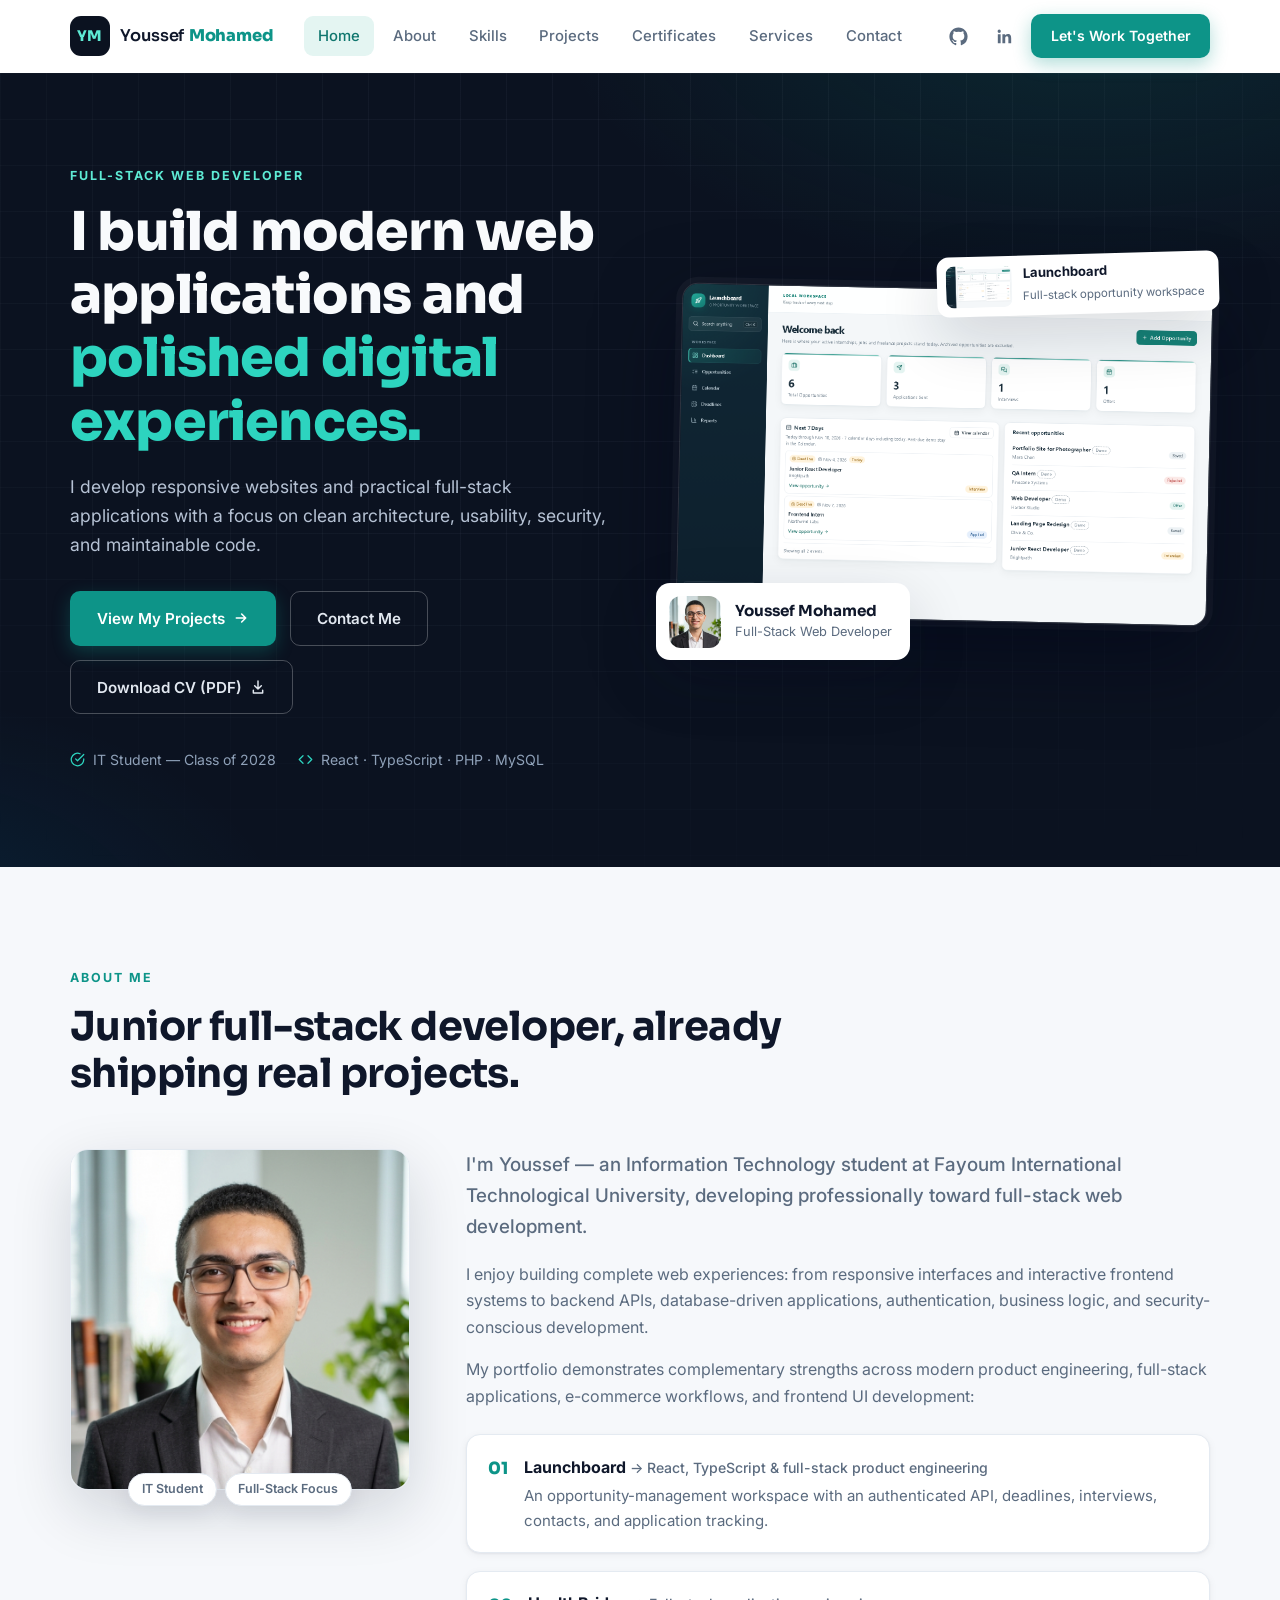
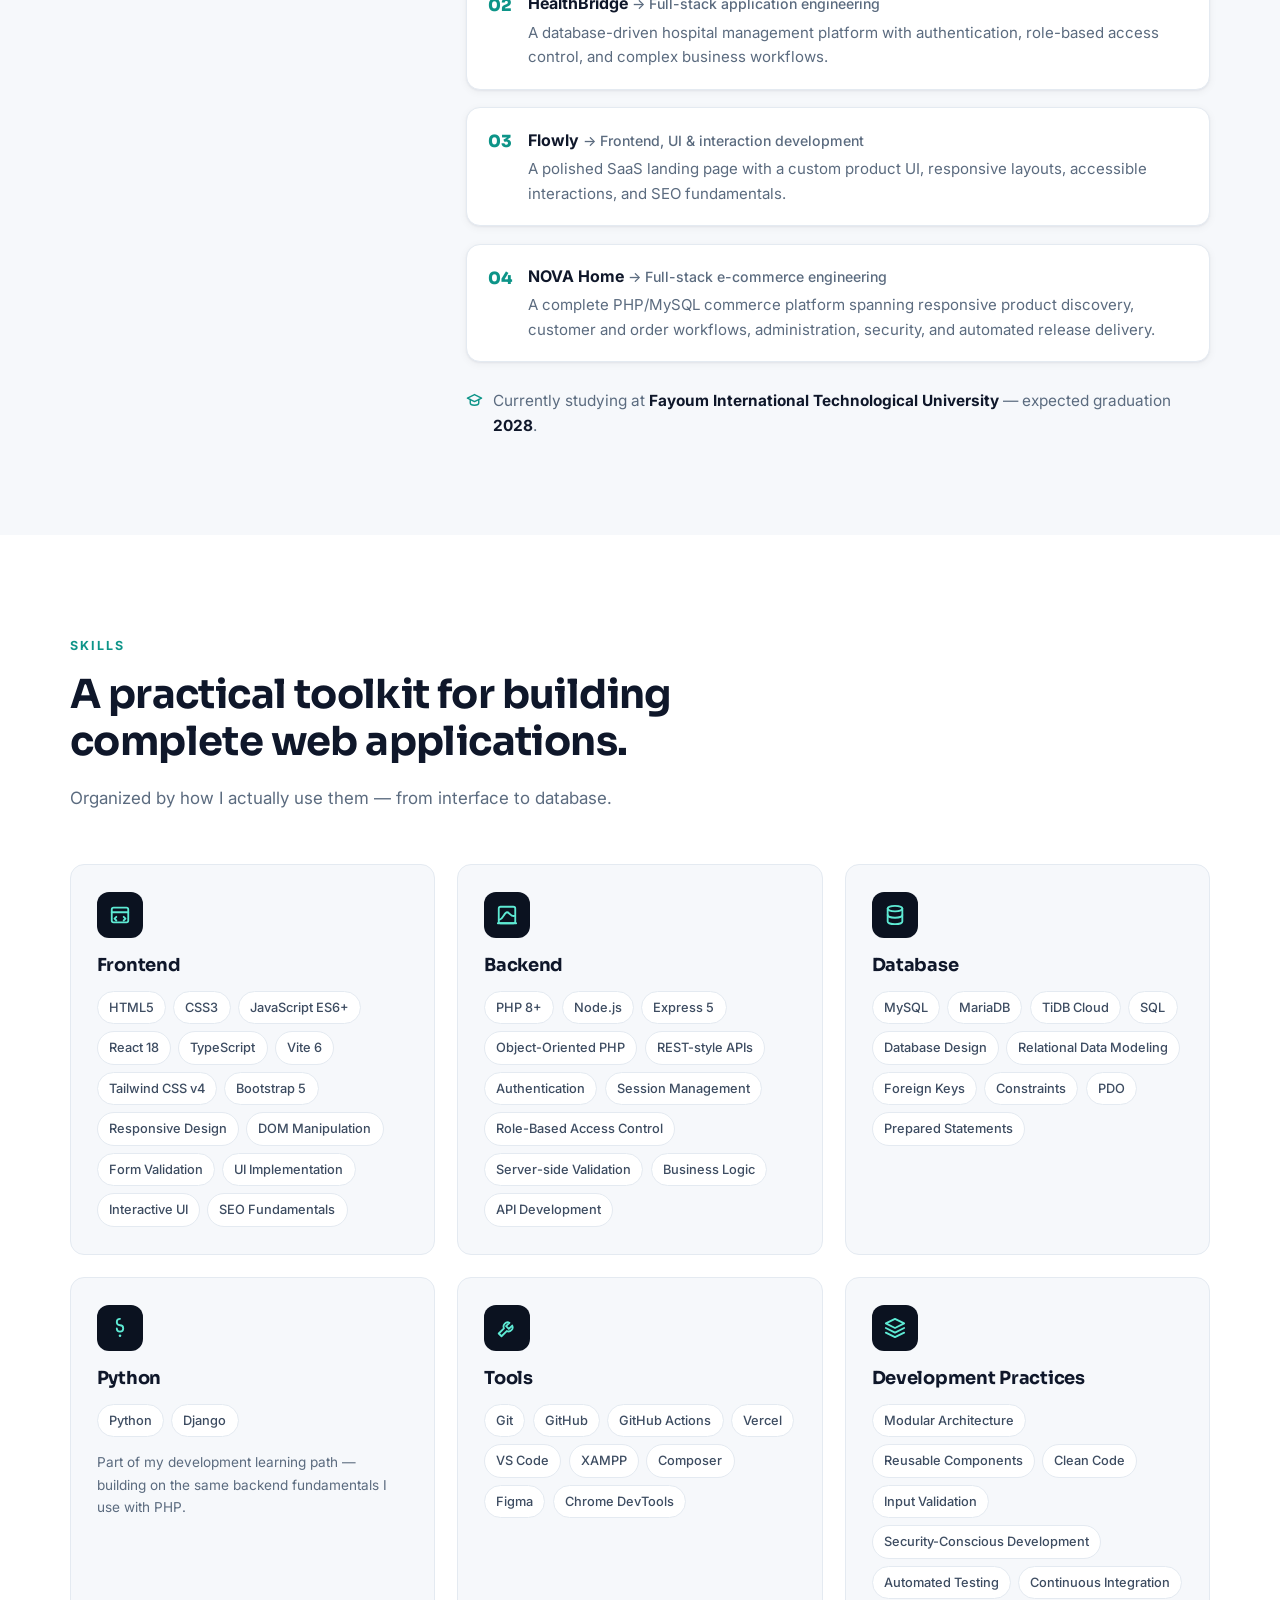
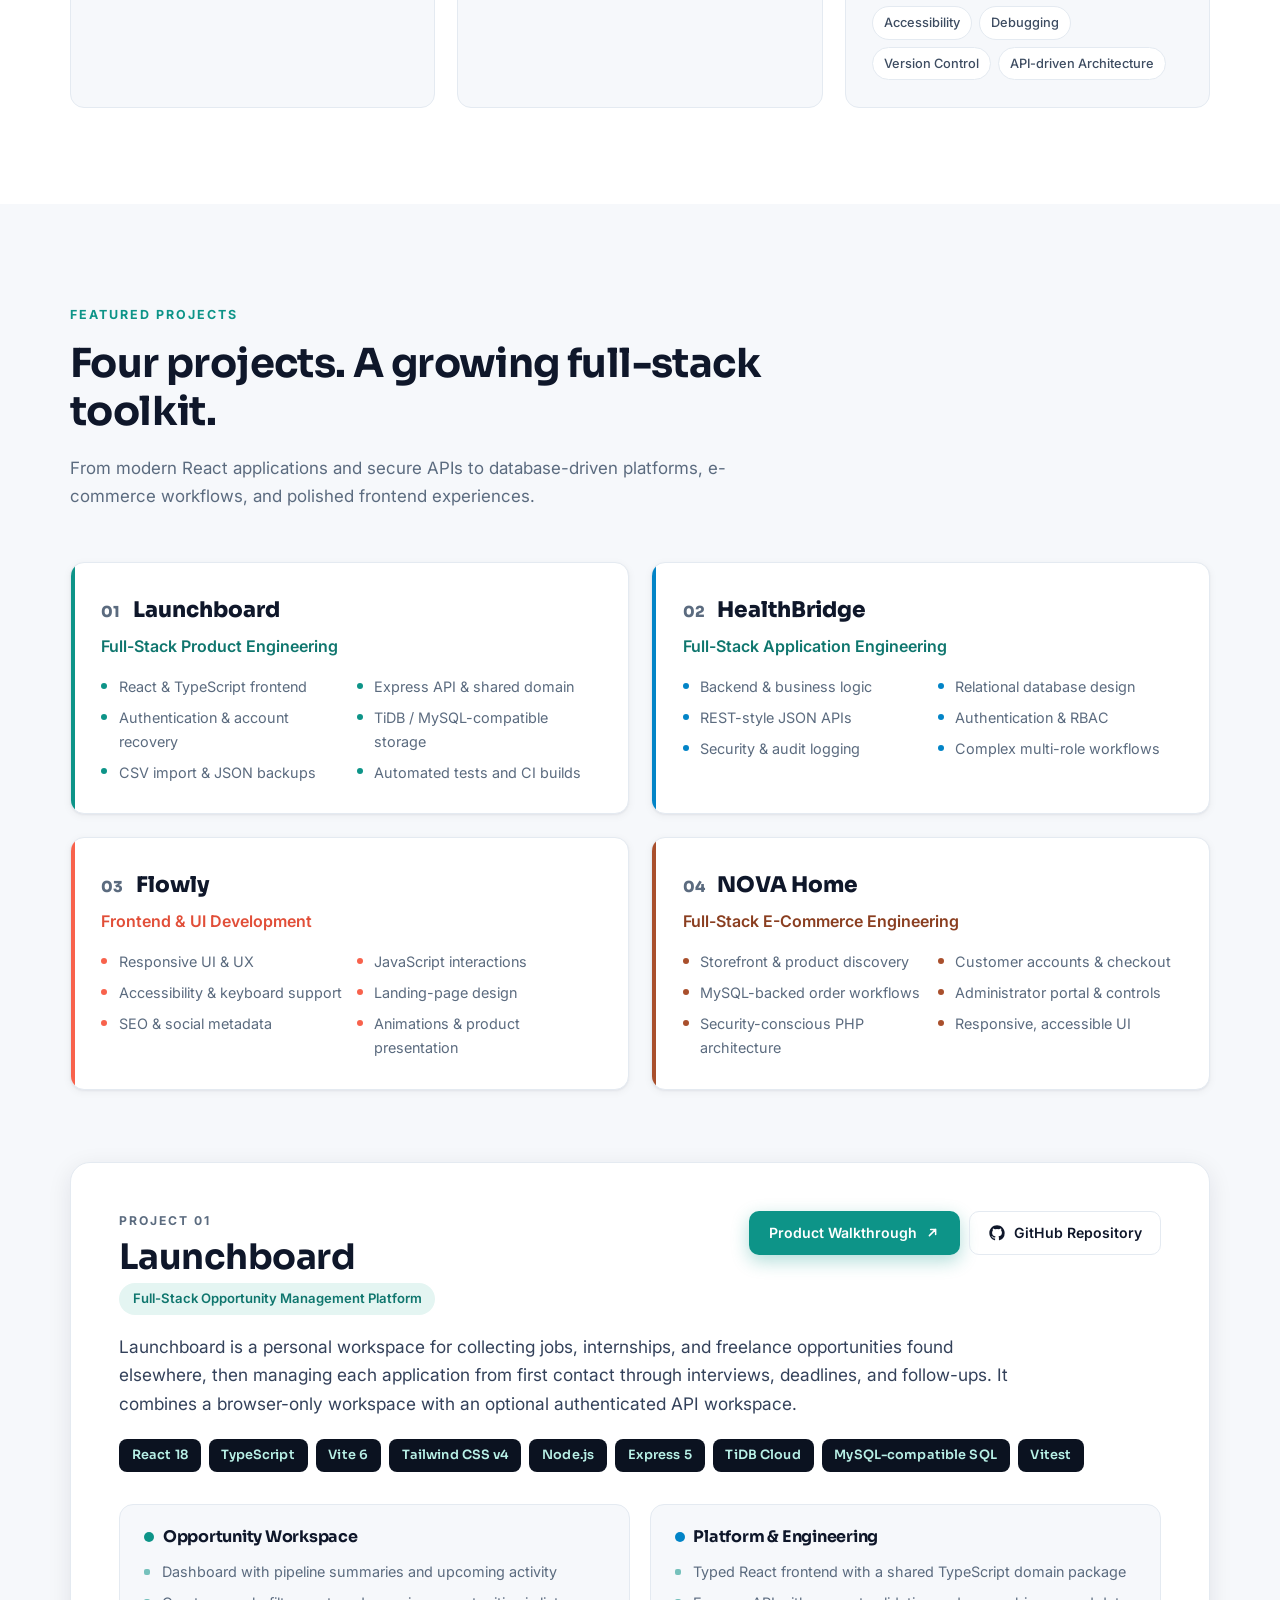
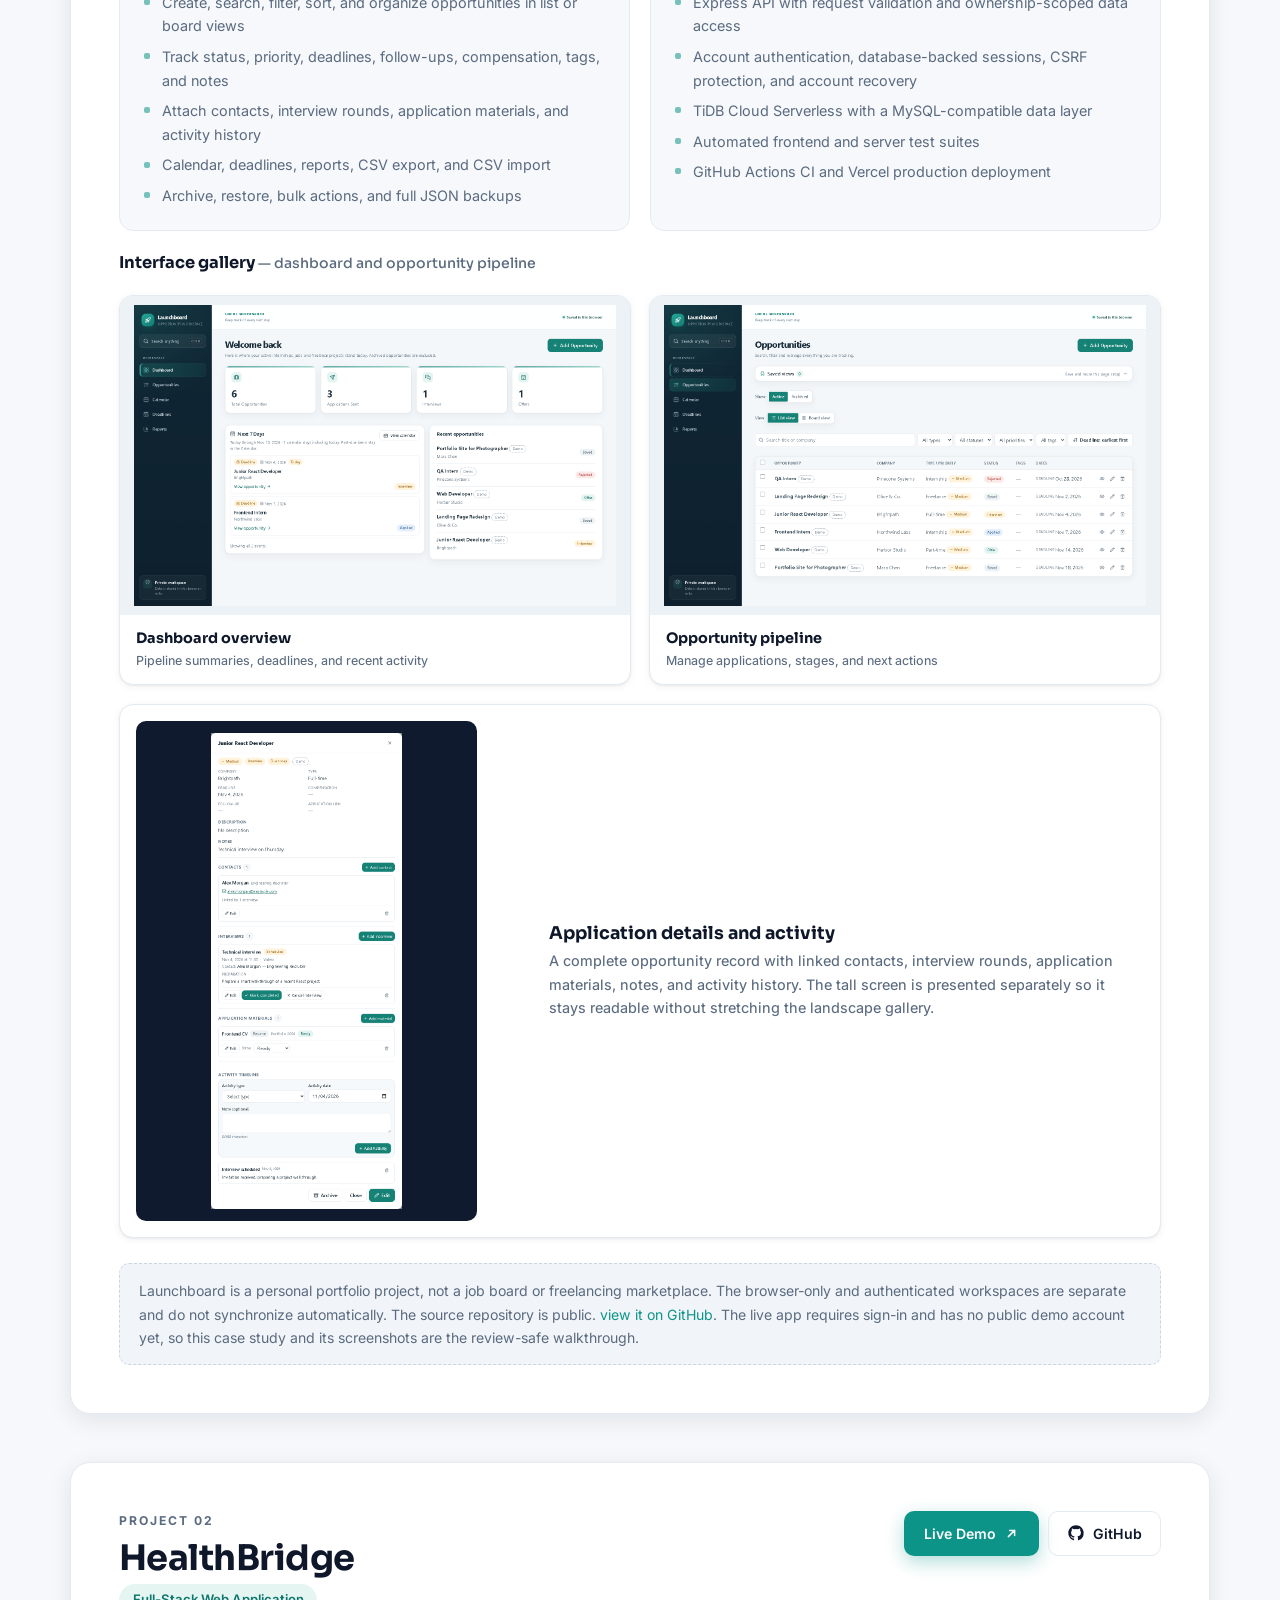
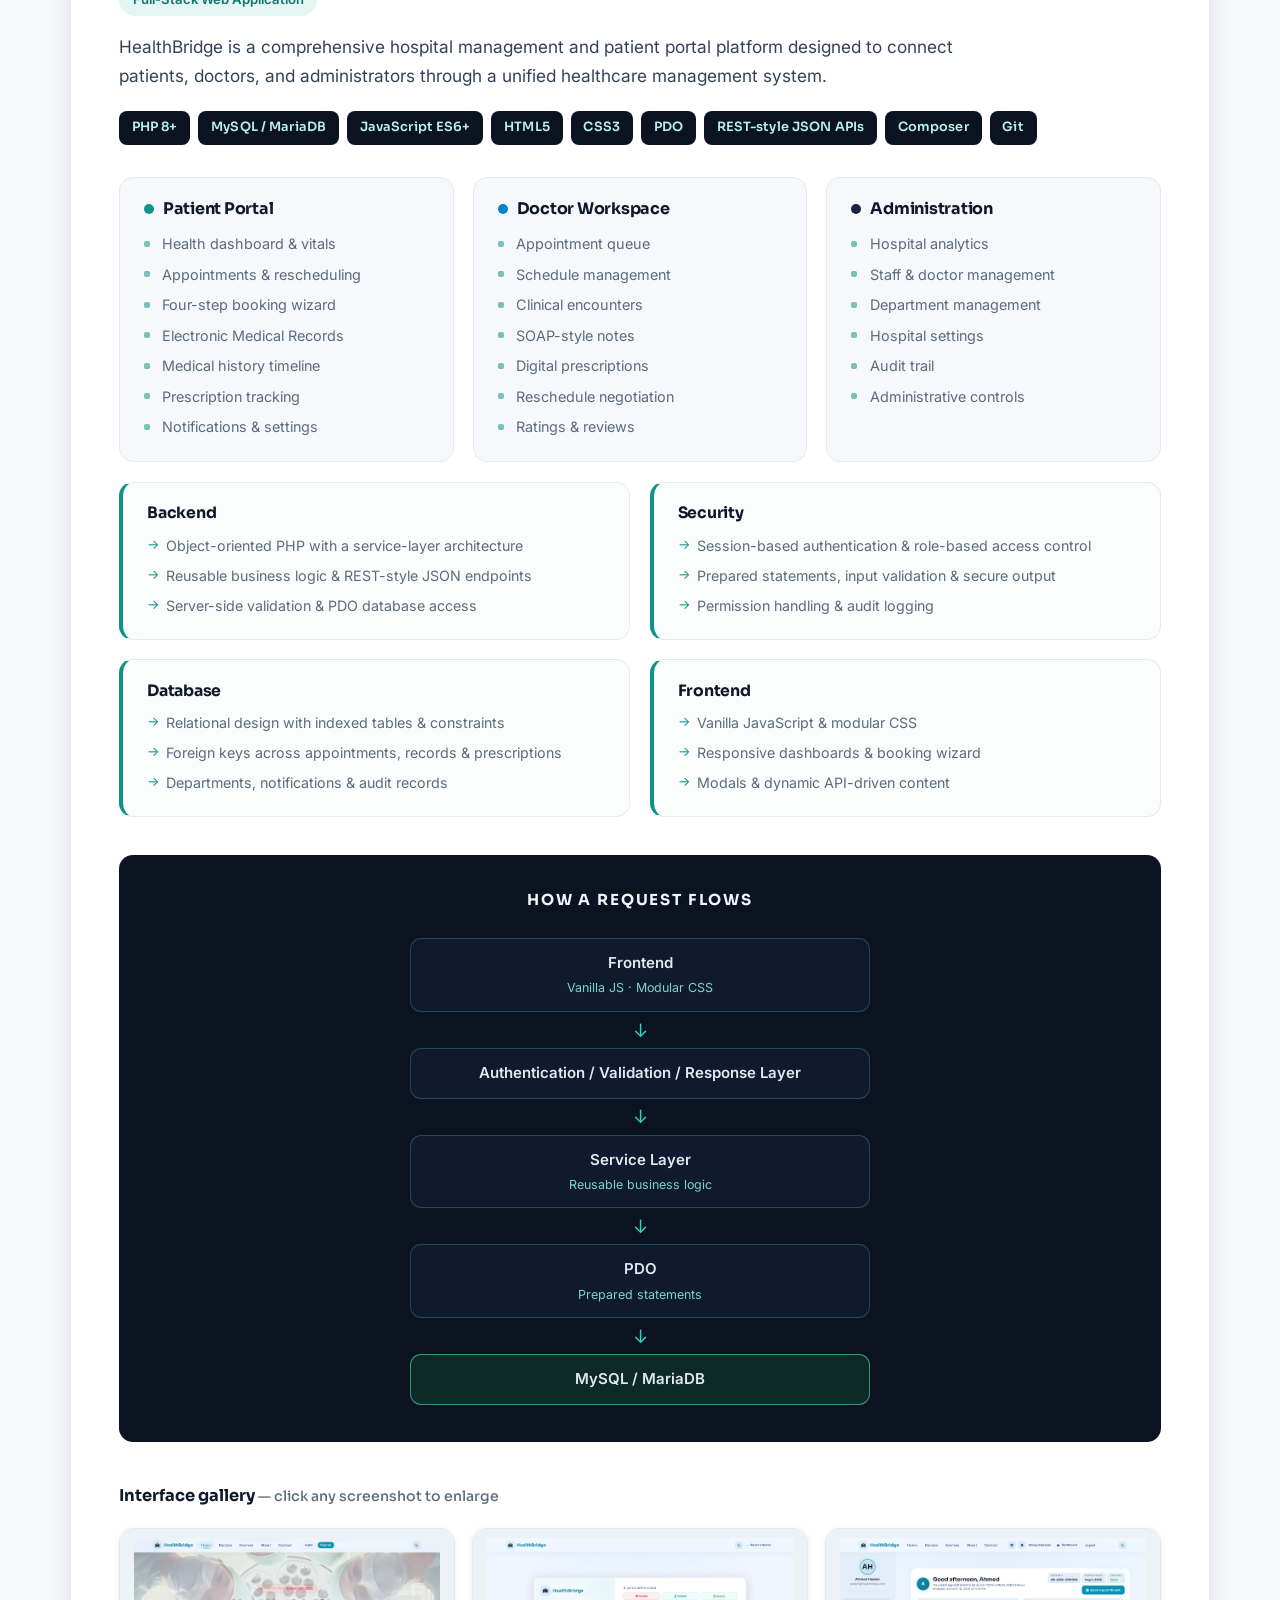
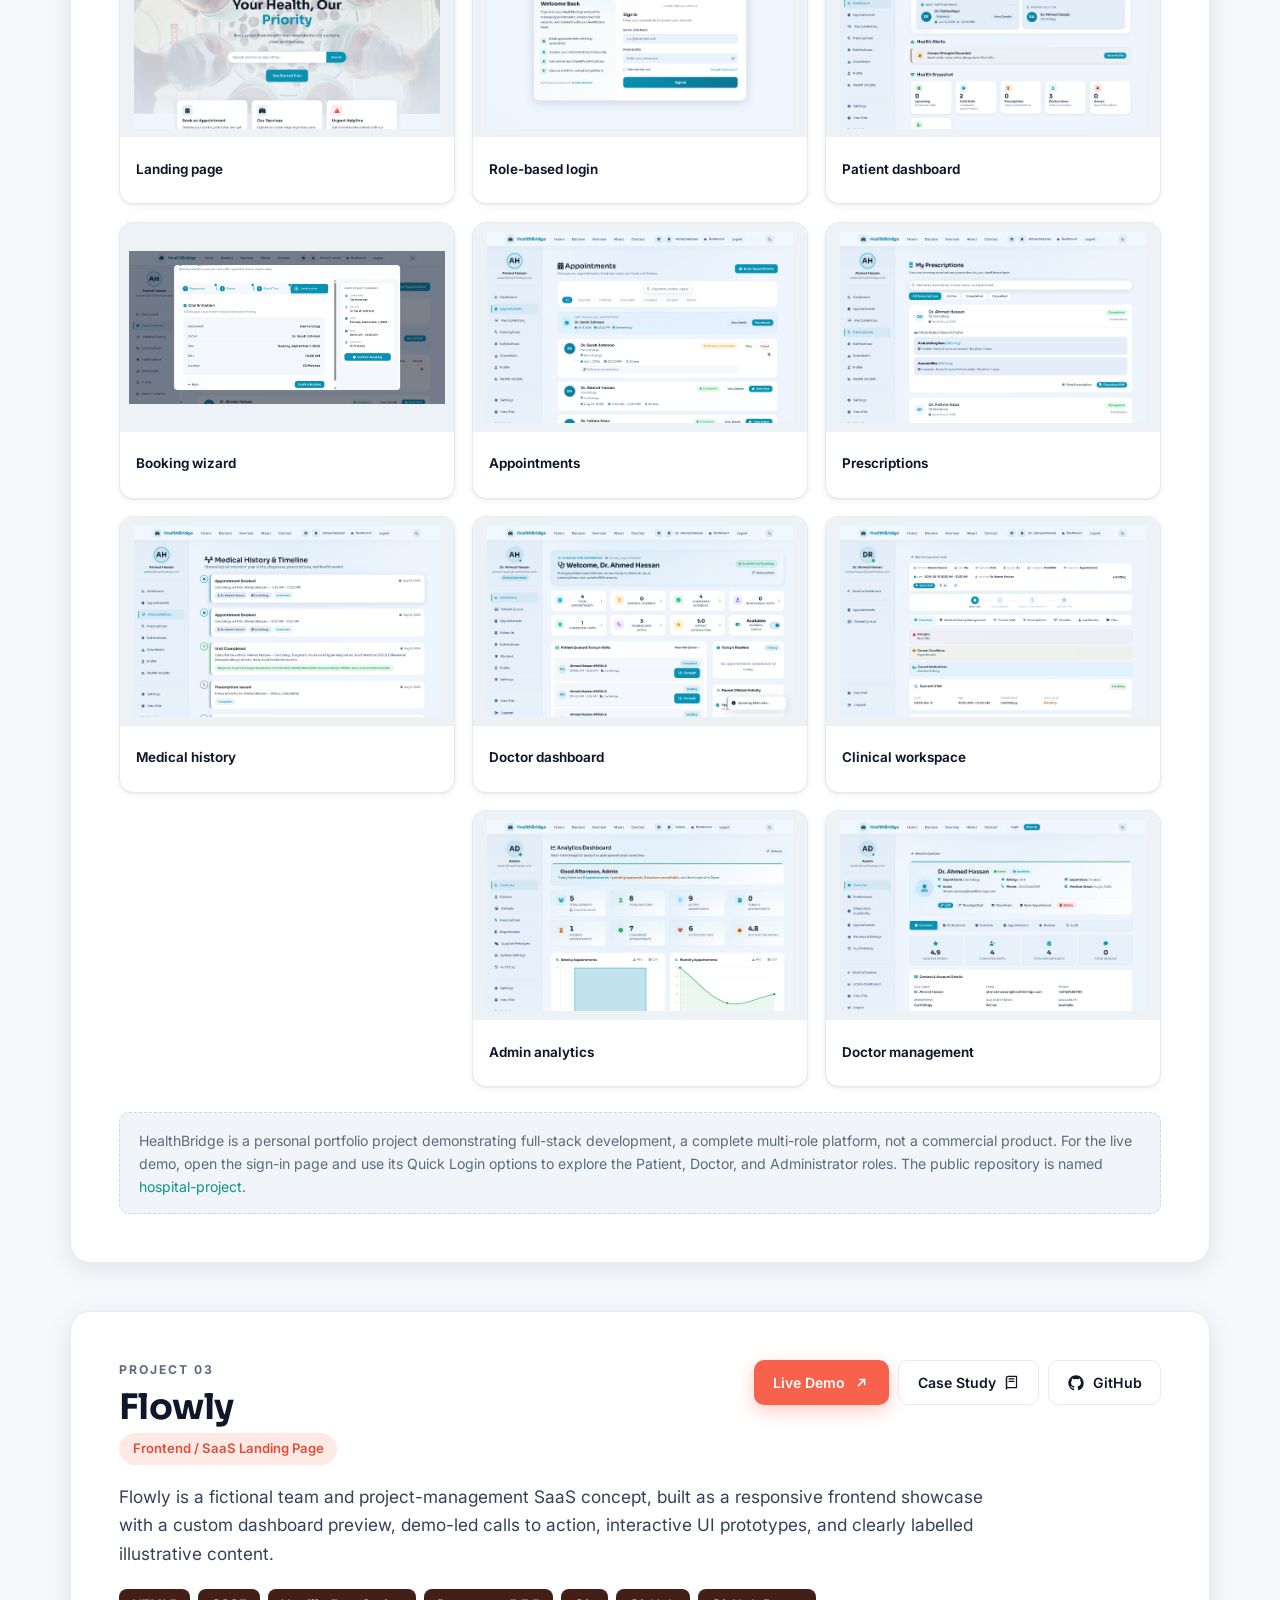
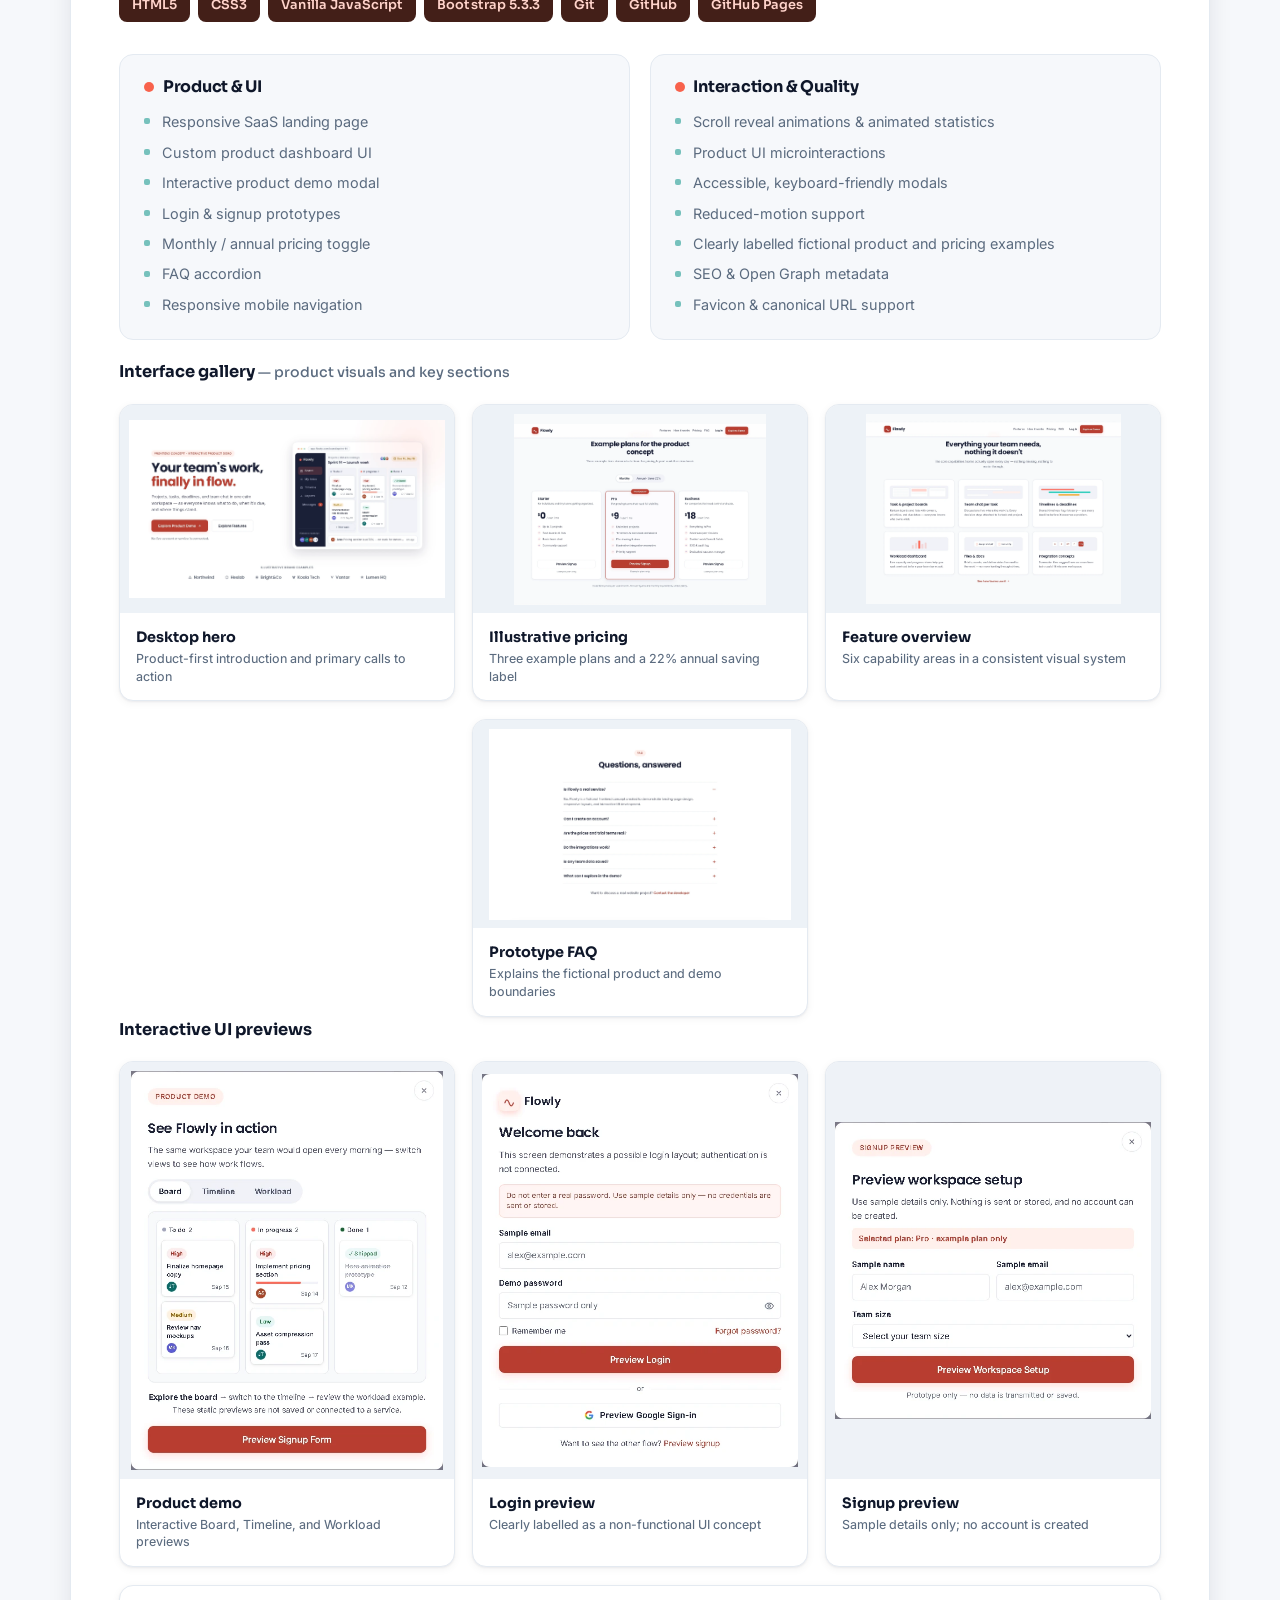
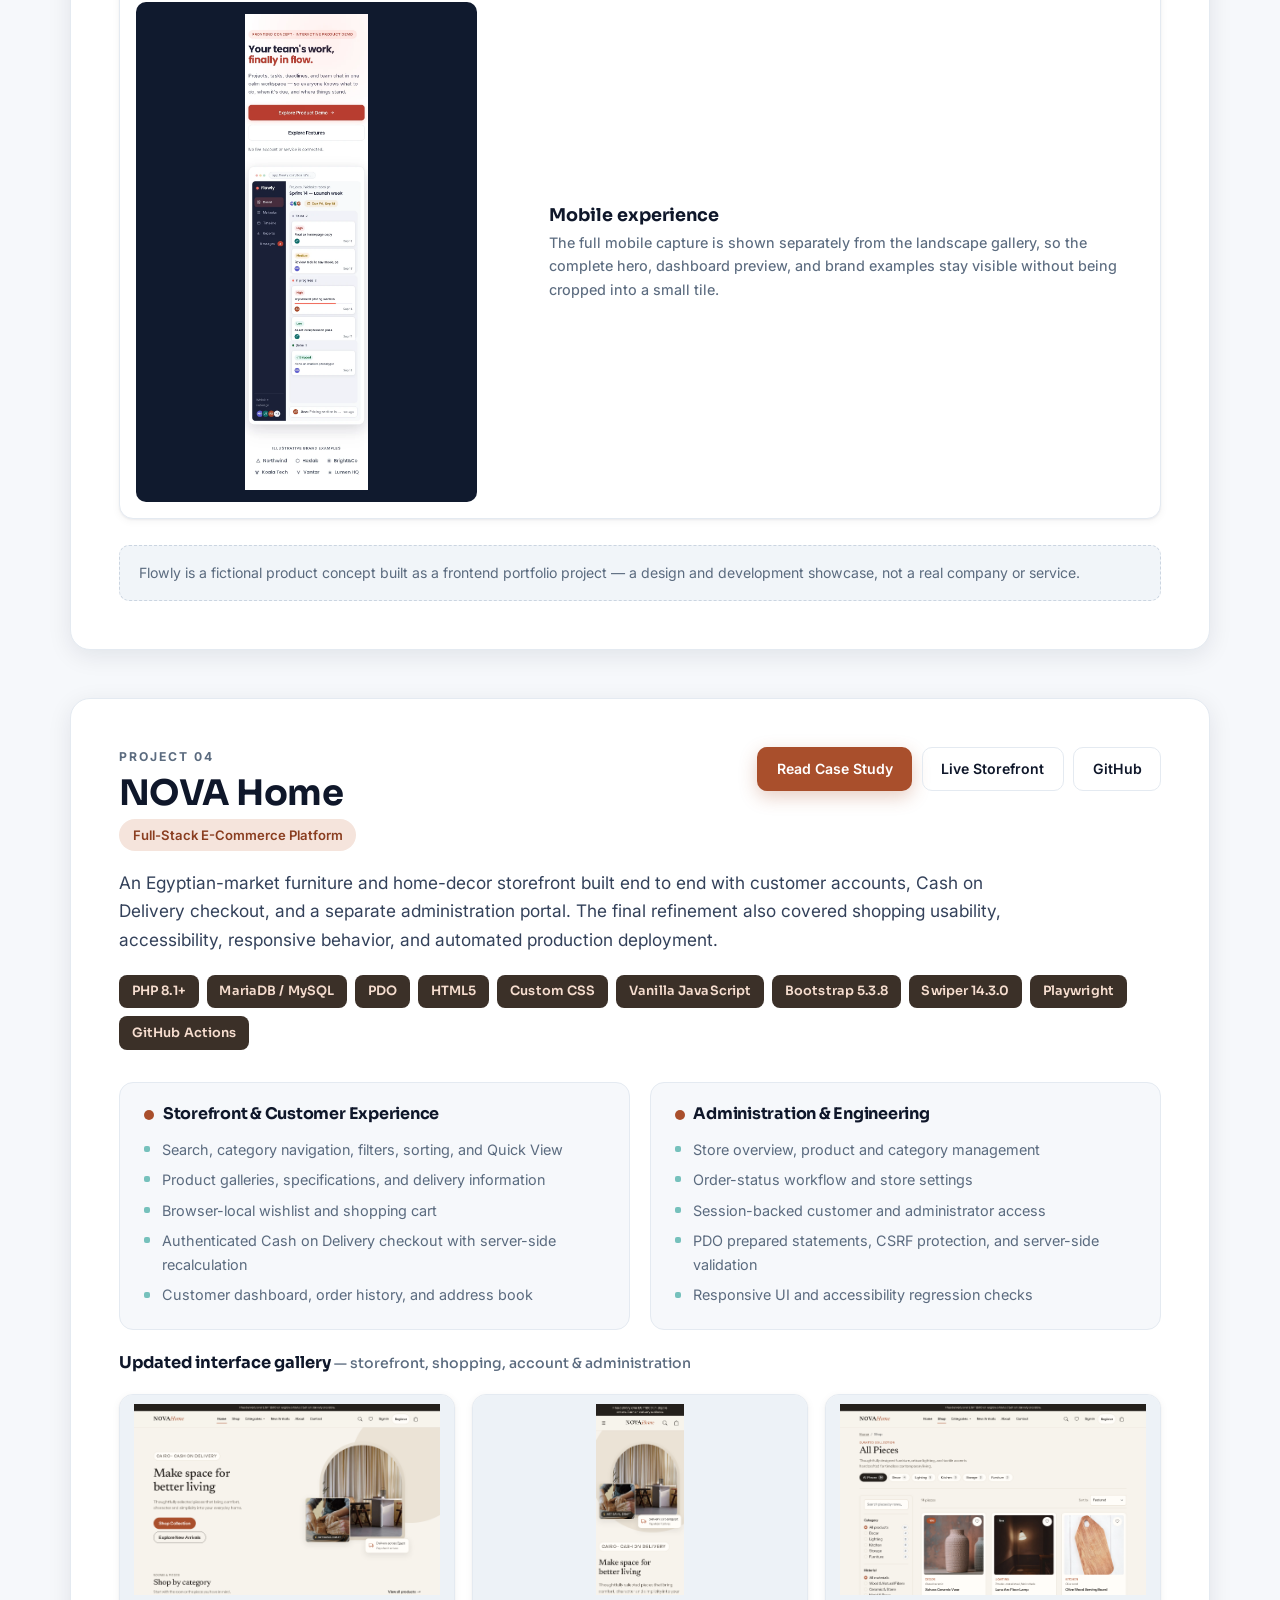
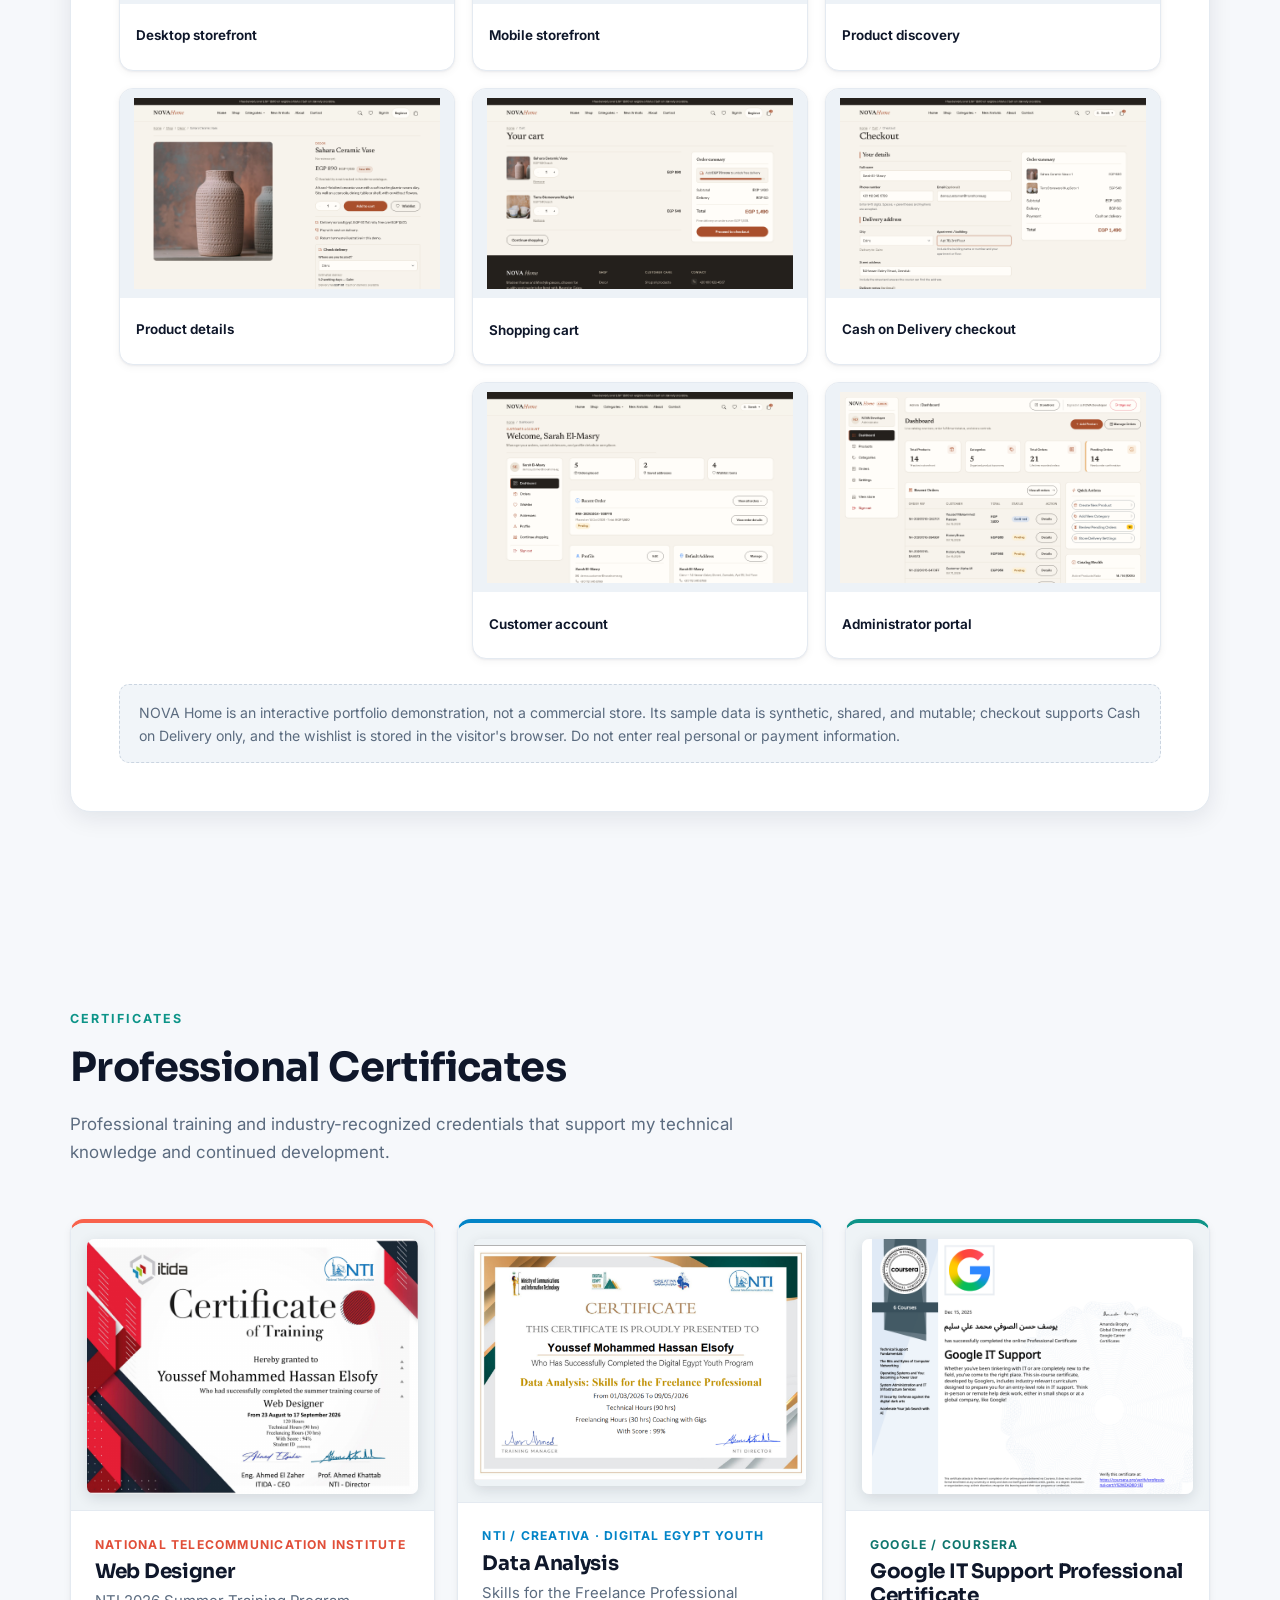
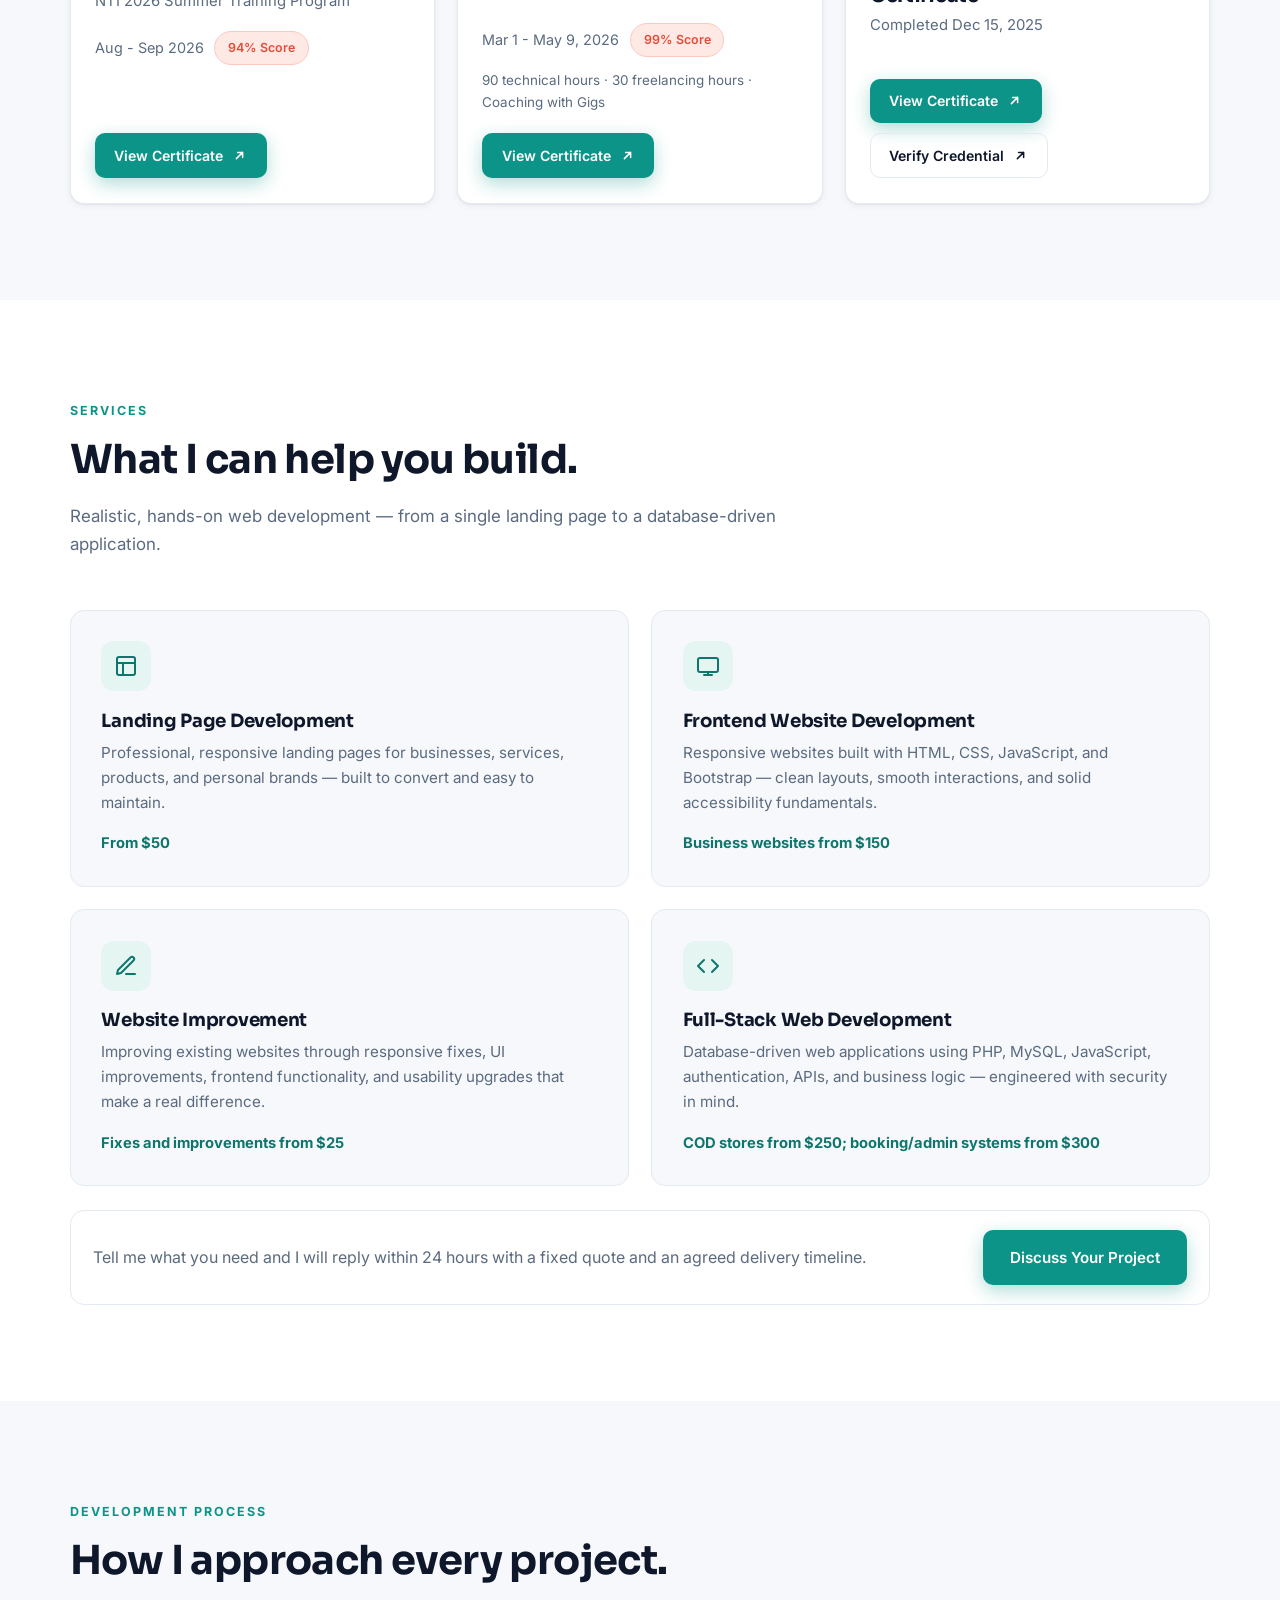
==== commit 98c9b73a: "Add NOVA Home portfolio case study and refreshed gallery" ====
--- a/index.html
+++ b/index.html
@@ -24,7 +24,7 @@
   <link rel="preconnect" href="https://fonts.gstatic.com" crossorigin>
   <link href="https://fonts.googleapis.com/css2?family=Inter:wght@400;500;600;700&family=Sora:wght@600;700;800&display=swap" rel="stylesheet">
   <link rel="preconnect" href="https://api.web3forms.com">
-  <link rel="stylesheet" href="css/styles.css?v=20261110-portfolio-polish">
+  <link rel="stylesheet" href="css/styles.css?v=20261113-nova-project-update">
   <script type="application/ld+json">
   {
     "@context": "https://schema.org",
@@ -193,7 +193,7 @@
                 <span class="about-point-num">04</span>
                 <div>
                   <p class="about-point-title">NOVA Home <span class="about-point-tag">→ Full-stack e-commerce engineering</span></p>
-                  <p>A furniture and home-decor e-commerce platform with customer accounts, Cash on Delivery checkout, and administrator workflows.</p>
+                  <p>A complete PHP/MySQL commerce platform spanning responsive product discovery, customer and order workflows, administration, security, and automated release delivery.</p>
                 </div>
               </div>
             </div>
@@ -686,87 +686,36 @@
 
         <article class="project reveal" id="project-nova-home" aria-labelledby="nova-title">
           <header class="project-head">
-            <div>
-              <p class="project-eyebrow">Project 04</p>
-              <h3 class="project-title" id="nova-title">NOVA Home</h3>
-              <p class="project-cat">Full-Stack E-Commerce Platform</p>
-            </div>
+            <div><p class="project-eyebrow">Project 04</p><h3 class="project-title" id="nova-title">NOVA Home</h3><p class="project-cat">Full-Stack E-Commerce Platform</p></div>
             <div class="project-links">
-              <a class="btn btn-primary btn-sm btn-nova" href="https://nova-home.fast-page.org/" target="_blank" rel="noopener noreferrer">
-                Storefront Demo
-                <svg viewBox="0 0 24 24" width="15" height="15" fill="none" stroke="currentColor" stroke-width="2.4" stroke-linecap="round" stroke-linejoin="round" aria-hidden="true"><path d="M7 17 17 7M9 7h8v8"/></svg>
-              </a>
-              <a class="btn btn-ghost btn-sm" href="https://nova-home.fast-page.org/account/login.php" target="_blank" rel="noopener noreferrer">
-                Customer Demo Login
-                <svg viewBox="0 0 24 24" width="15" height="15" fill="none" stroke="currentColor" stroke-width="2.4" stroke-linecap="round" stroke-linejoin="round" aria-hidden="true"><path d="M7 17 17 7M9 7h8v8"/></svg>
-              </a>
-              <a class="btn btn-ghost btn-sm" href="https://nova-home.fast-page.org/admin/login.php" target="_blank" rel="noopener noreferrer">
-                Admin Demo Login
-                <svg viewBox="0 0 24 24" width="15" height="15" fill="none" stroke="currentColor" stroke-width="2.4" stroke-linecap="round" stroke-linejoin="round" aria-hidden="true"><path d="M7 17 17 7M9 7h8v8"/></svg>
-              </a>
-              <a class="btn btn-ghost btn-sm" href="https://github.com/youssefmohammed12/Nova" target="_blank" rel="noopener noreferrer">
-                <svg viewBox="0 0 24 24" width="16" height="16" fill="currentColor" aria-hidden="true"><path d="M12 .5C5.65.5.5 5.65.5 12c0 5.08 3.29 9.39 7.86 10.91.58.11.79-.25.79-.55v-2.15c-3.2.7-3.87-1.36-3.87-1.36-.52-1.33-1.28-1.68-1.28-1.68-1.04-.71.08-.7.08-.7 1.15.08 1.76 1.19 1.76 1.19 1.03 1.75 2.69 1.25 3.34.95.1-.74.4-1.25.72-1.54-2.55-.29-5.24-1.28-5.24-5.69 0-1.26.45-2.28 1.19-3.09-.12-.29-.52-1.46.11-3.05 0 0 .97-.31 3.17 1.18a11 11 0 0 1 5.78 0c2.2-1.49 3.17-1.18 3.17-1.18.63 1.59.23 2.76.11 3.05.74.81 1.19 1.83 1.19 3.09 0 4.42-2.7 5.39-5.26 5.68.41.36.78 1.05.78 2.13v3.16c0 .31.21.67.8.55A11.51 11.51 0 0 0 23.5 12C23.5 5.65 18.35.5 12 .5z"/></svg>
-                GitHub
-              </a>
+              <a class="btn btn-primary btn-sm btn-nova" href="nova-case-study.html" aria-label="Read the NOVA Home full-stack case study">Read Case Study</a>
+              <a class="btn btn-ghost btn-sm" href="https://nova-home.fast-page.org/" target="_blank" rel="noopener noreferrer">Live Storefront</a>
+              <a class="btn btn-ghost btn-sm" href="https://github.com/youssefmohammed12/Nova" target="_blank" rel="noopener noreferrer">GitHub</a>
             </div>
           </header>
-
-          <p class="project-desc">NOVA Home is a full-stack furniture and home-decor e-commerce website for the Egyptian market, covering product discovery, customer accounts, Cash on Delivery checkout, and a complete administrator portal.</p>
-
-          <ul class="tech-row" aria-label="NOVA Home technology stack">
-            <li>PHP 8.1+</li><li>MariaDB / MySQL</li><li>PDO</li><li>HTML5</li><li>CSS</li><li>JavaScript ES2020+</li><li>Bootstrap 5.3.8</li><li>Swiper 14.3.0</li><li>Playwright</li>
-          </ul>
-
+          <p class="project-desc">An Egyptian-market furniture and home-decor storefront built end to end with customer accounts, Cash on Delivery checkout, and a separate administration portal. The final refinement also covered shopping usability, accessibility, responsive behavior, and automated production deployment.</p>
+          <ul class="tech-row" aria-label="NOVA Home technology stack"><li>PHP 8.1+</li><li>MariaDB / MySQL</li><li>PDO</li><li>HTML5</li><li>Custom CSS</li><li>Vanilla JavaScript</li><li>Bootstrap 5.3.8</li><li>Swiper 14.3.0</li><li>Playwright</li><li>GitHub Actions</li></ul>
           <div class="feature-cols feature-cols-2">
-            <div class="feature-col">
-              <h4><span class="feature-dot feature-dot-nova" aria-hidden="true"></span>Storefront &amp; Customer Experience</h4>
-              <ul>
-                <li>Search, category navigation, filters &amp; sorting</li>
-                <li>Product gallery, specifications &amp; delivery estimator</li>
-                <li>Quick View, wishlist &amp; shopping cart</li>
-                <li>Cash on Delivery checkout with server-side recalculation</li>
-                <li>Customer dashboard, order history &amp; address book</li>
-              </ul>
-            </div>
-            <div class="feature-col">
-              <h4><span class="feature-dot feature-dot-nova" aria-hidden="true"></span>Administration &amp; Security</h4>
-              <ul>
-                <li>Live store metrics, product &amp; category management</li>
-                <li>Order-status workflow &amp; store settings</li>
-                <li>Session-based customer and administrator access</li>
-                <li>PDO prepared statements, CSRF tokens &amp; bcrypt passwords</li>
-                <li>Server-side validation &amp; protected application directories</li>
-              </ul>
-            </div>
-          </div>
-
-          <div class="gallery-wrap">
-            <p class="gallery-title">Interface gallery <span>— storefront, account &amp; administration</span></p>
+            <div class="feature-col"><h4><span class="feature-dot feature-dot-nova" aria-hidden="true"></span>Storefront &amp; Customer Experience</h4><ul>
+              <li>Search, category navigation, filters, sorting, and Quick View</li><li>Product galleries, specifications, and delivery information</li><li>Browser-local wishlist and shopping cart</li><li>Authenticated Cash on Delivery checkout with server-side recalculation</li><li>Customer dashboard, order history, and address book</li>
+            </ul></div>
+            <div class="feature-col"><h4><span class="feature-dot feature-dot-nova" aria-hidden="true"></span>Administration &amp; Engineering</h4><ul>
+              <li>Store overview, product and category management</li><li>Order-status workflow and store settings</li><li>Session-backed customer and administrator access</li><li>PDO prepared statements, CSRF protection, and server-side validation</li><li>Responsive UI and accessibility regression checks</li>
+            </ul></div>
+          </div>
+          <div class="gallery-wrap"><p class="gallery-title">Updated interface gallery <span>— storefront, shopping, account &amp; administration</span></p>
             <div class="gallery" data-gallery="nova-home">
-              <figure class="g-item" tabindex="0" role="button" aria-label="Enlarge: NOVA Home homepage">
-                <img src="assets/nova-homepage.png" alt="NOVA Home homepage with editorial hero and product photography" loading="lazy" decoding="async">
-                <figcaption>Storefront homepage</figcaption>
-              </figure>
-              <figure class="g-item" tabindex="0" role="button" aria-label="Enlarge: NOVA Home shop page">
-                <img src="assets/nova-shop.png" alt="NOVA Home shop page with filters, sorting and product cards" loading="lazy" decoding="async">
-                <figcaption>Product discovery</figcaption>
-              </figure>
-              <figure class="g-item" tabindex="0" role="button" aria-label="Enlarge: NOVA Home product detail page">
-                <img src="assets/nova-product-detail.png" alt="NOVA Home product detail page with gallery, pricing and delivery information" loading="lazy" decoding="async">
-                <figcaption>Product detail</figcaption>
-              </figure>
-              <figure class="g-item" tabindex="0" role="button" aria-label="Enlarge: NOVA Home customer dashboard">
-                <img src="assets/nova-customer-dashboard.png" alt="NOVA Home customer dashboard with order, address and wishlist metrics" loading="lazy" decoding="async">
-                <figcaption>Customer account</figcaption>
-              </figure>
-              <figure class="g-item" tabindex="0" role="button" aria-label="Enlarge: NOVA Home administrator dashboard">
-                <img src="assets/nova-admin-dashboard.png" alt="NOVA Home administrator dashboard with store metrics, orders and quick actions" loading="lazy" decoding="async">
-                <figcaption>Administrator portal</figcaption>
-              </figure>
-            </div>
-          </div>
-
-          <p class="project-note">NOVA Home is a portfolio demonstration, not a commercial store. Start at the storefront, then use <strong>Explore Customer Demo</strong> on the customer sign-in page or <strong>Explore Admin Demo</strong> on the administrator sign-in page. Both demos use shared, mutable data; checkout is Cash on Delivery only. Do not enter real personal or payment information.</p>
+              <figure class="g-item"><img src="assets/nova/homepage-desktop.png" alt="NOVA Home desktop homepage with editorial furniture storefront layout" loading="lazy" decoding="async" width="1440" height="900"><figcaption>Desktop storefront</figcaption></figure>
+              <figure class="g-item"><img src="assets/nova/homepage-mobile.png" alt="NOVA Home homepage adapted to a narrow mobile screen" loading="lazy" decoding="async" width="390" height="844"><figcaption>Mobile storefront</figcaption></figure>
+              <figure class="g-item"><img src="assets/nova/shop-desktop.png" alt="NOVA Home desktop catalogue with category filters and product cards" loading="lazy" decoding="async" width="1440" height="900"><figcaption>Product discovery</figcaption></figure>
+              <figure class="g-item"><img src="assets/nova/product-detail.png" alt="NOVA Home product details with image gallery, price, specifications and delivery information" loading="lazy" decoding="async" width="1440" height="900"><figcaption>Product details</figcaption></figure>
+              <figure class="g-item"><img src="assets/nova/cart.png" alt="NOVA Home shopping cart with item quantities and order summary" loading="lazy" decoding="async" width="1440" height="900"><figcaption>Shopping cart</figcaption></figure>
+              <figure class="g-item"><img src="assets/nova/checkout.png" alt="NOVA Home authenticated Cash on Delivery checkout form and order summary" loading="lazy" decoding="async" width="1440" height="900"><figcaption>Cash on Delivery checkout</figcaption></figure>
+              <figure class="g-item"><img src="assets/nova/customer-dashboard.png" alt="NOVA Home customer dashboard with order and address information" loading="lazy" decoding="async" width="1440" height="900"><figcaption>Customer account</figcaption></figure>
+              <figure class="g-item"><img src="assets/nova/admin-dashboard.png" alt="NOVA Home administrator dashboard with store overview and management shortcuts" loading="lazy" decoding="async" width="1440" height="900"><figcaption>Administrator portal</figcaption></figure>
+            </div>
+          </div>
+          <p class="project-note">NOVA Home is an interactive portfolio demonstration, not a commercial store. Its sample data is synthetic, shared, and mutable; checkout supports Cash on Delivery only, and the wishlist is stored in the visitor's browser. Do not enter real personal or payment information.</p>
         </article>
       </div>
     </section>
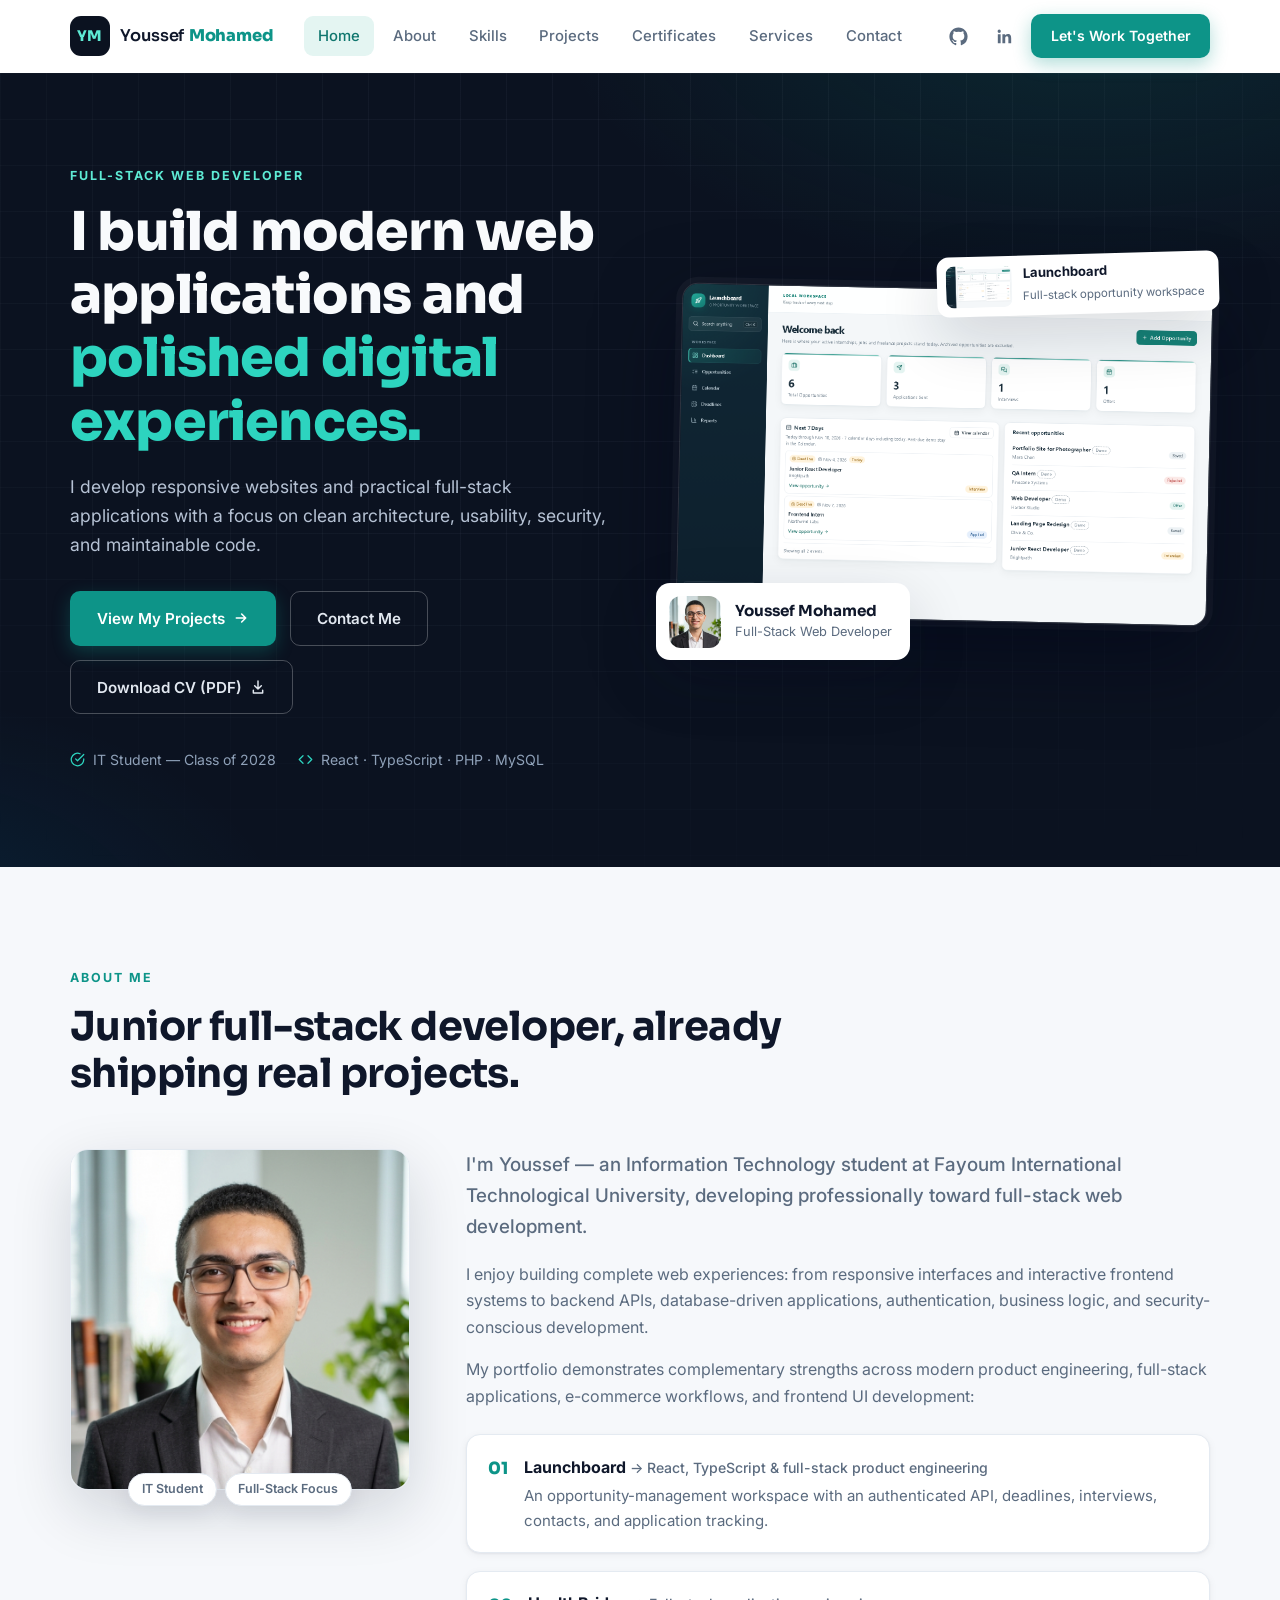
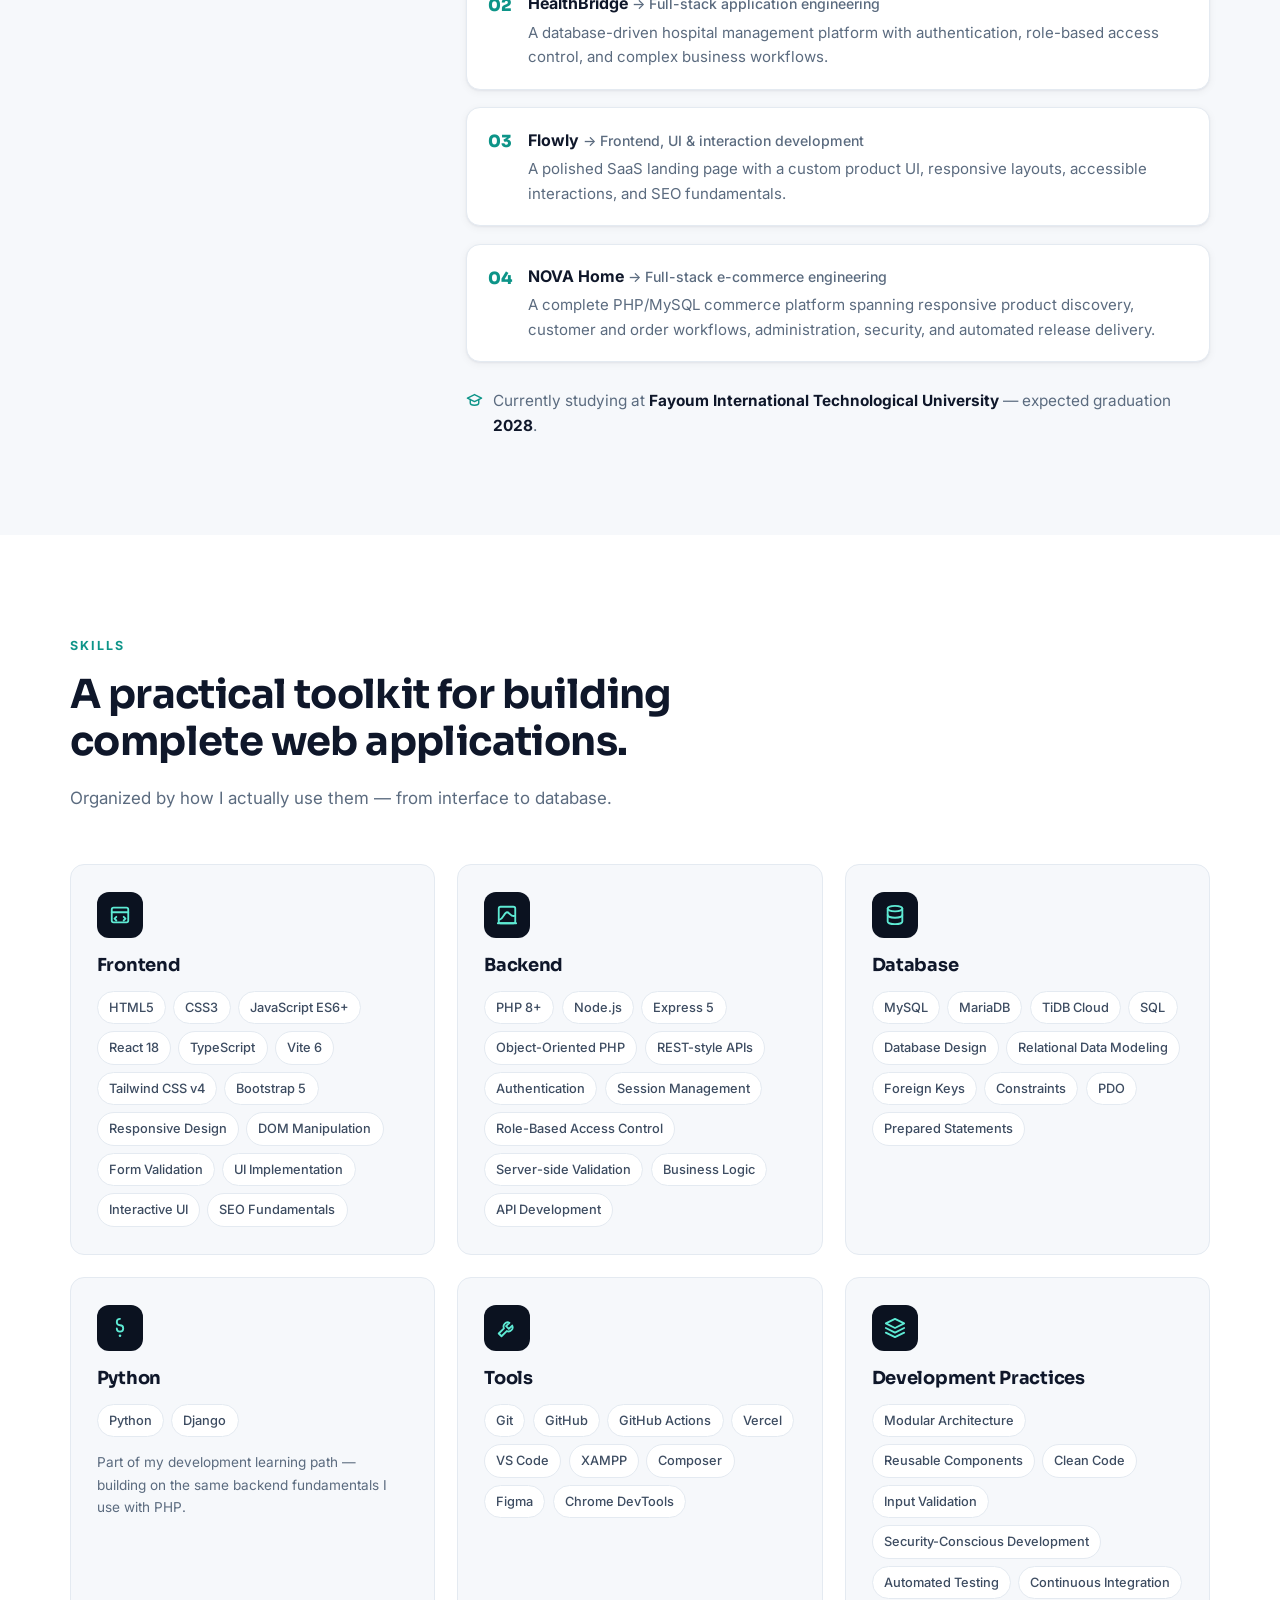
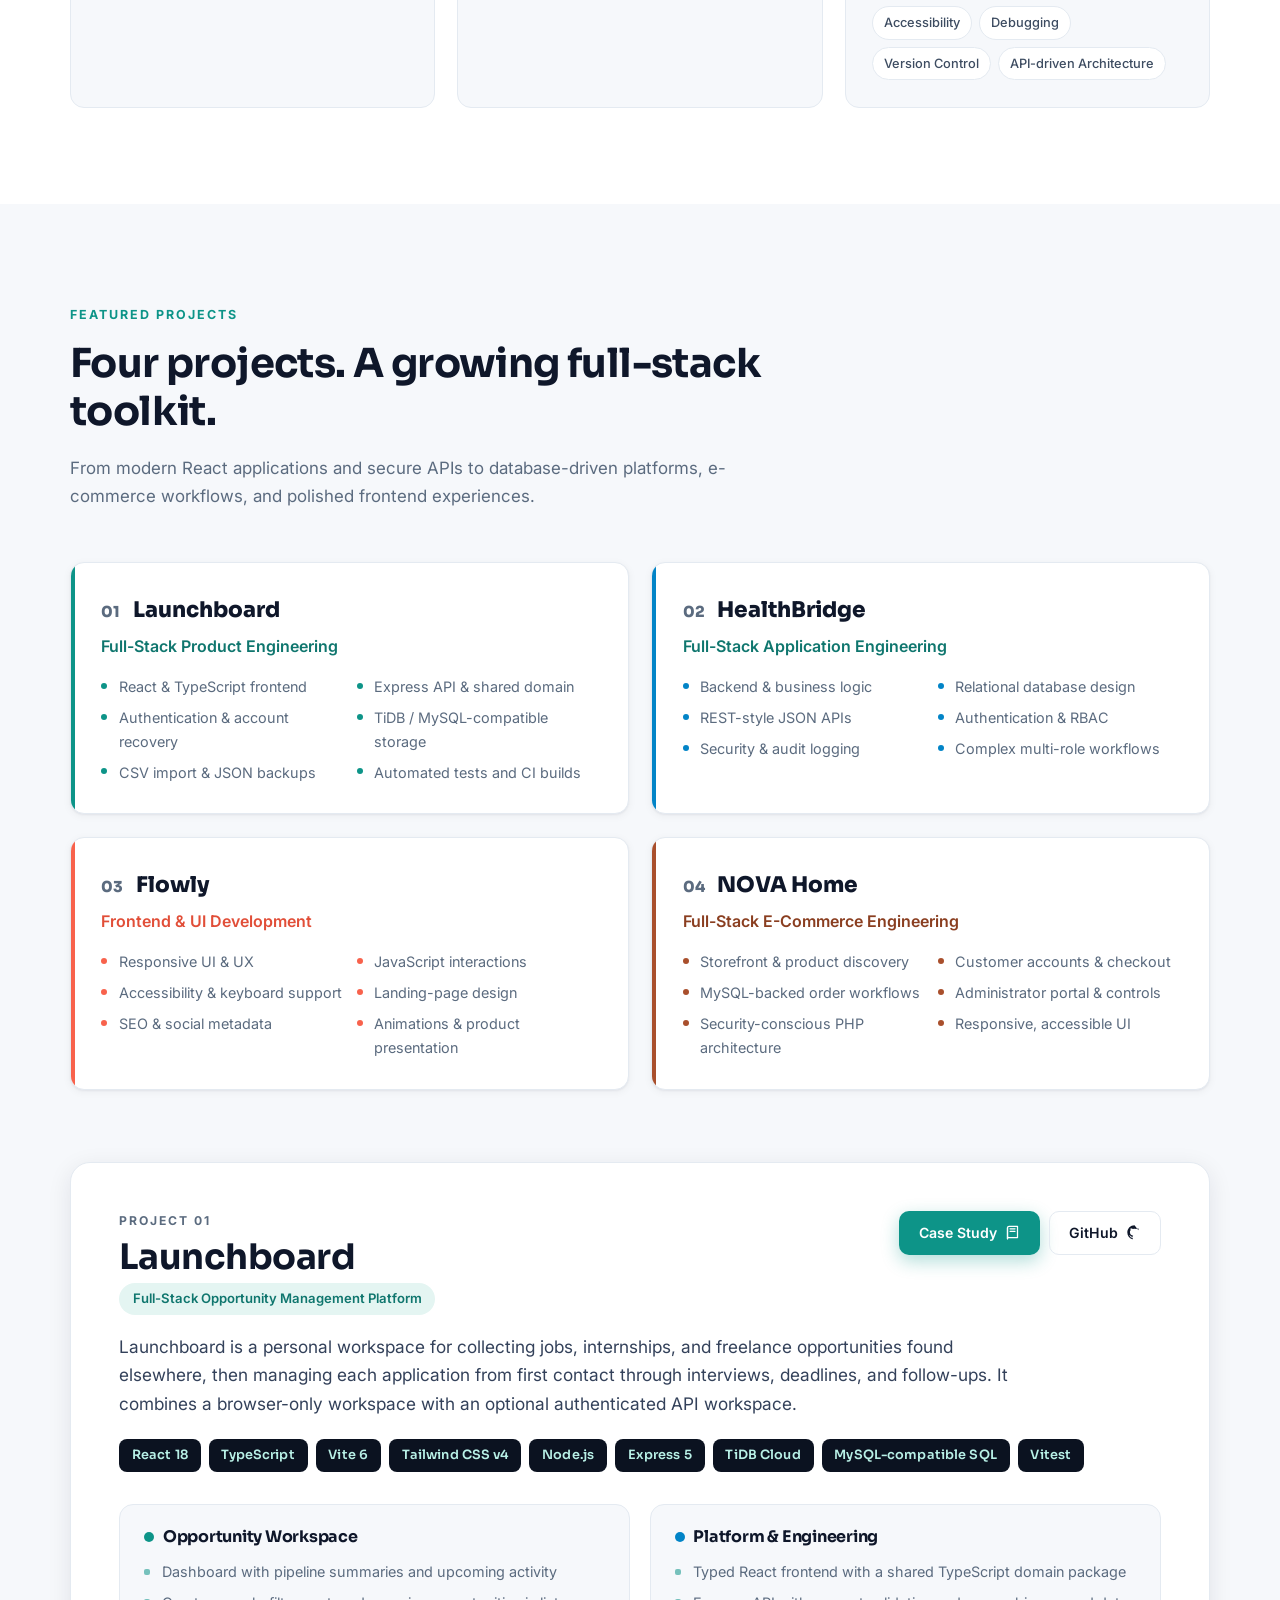
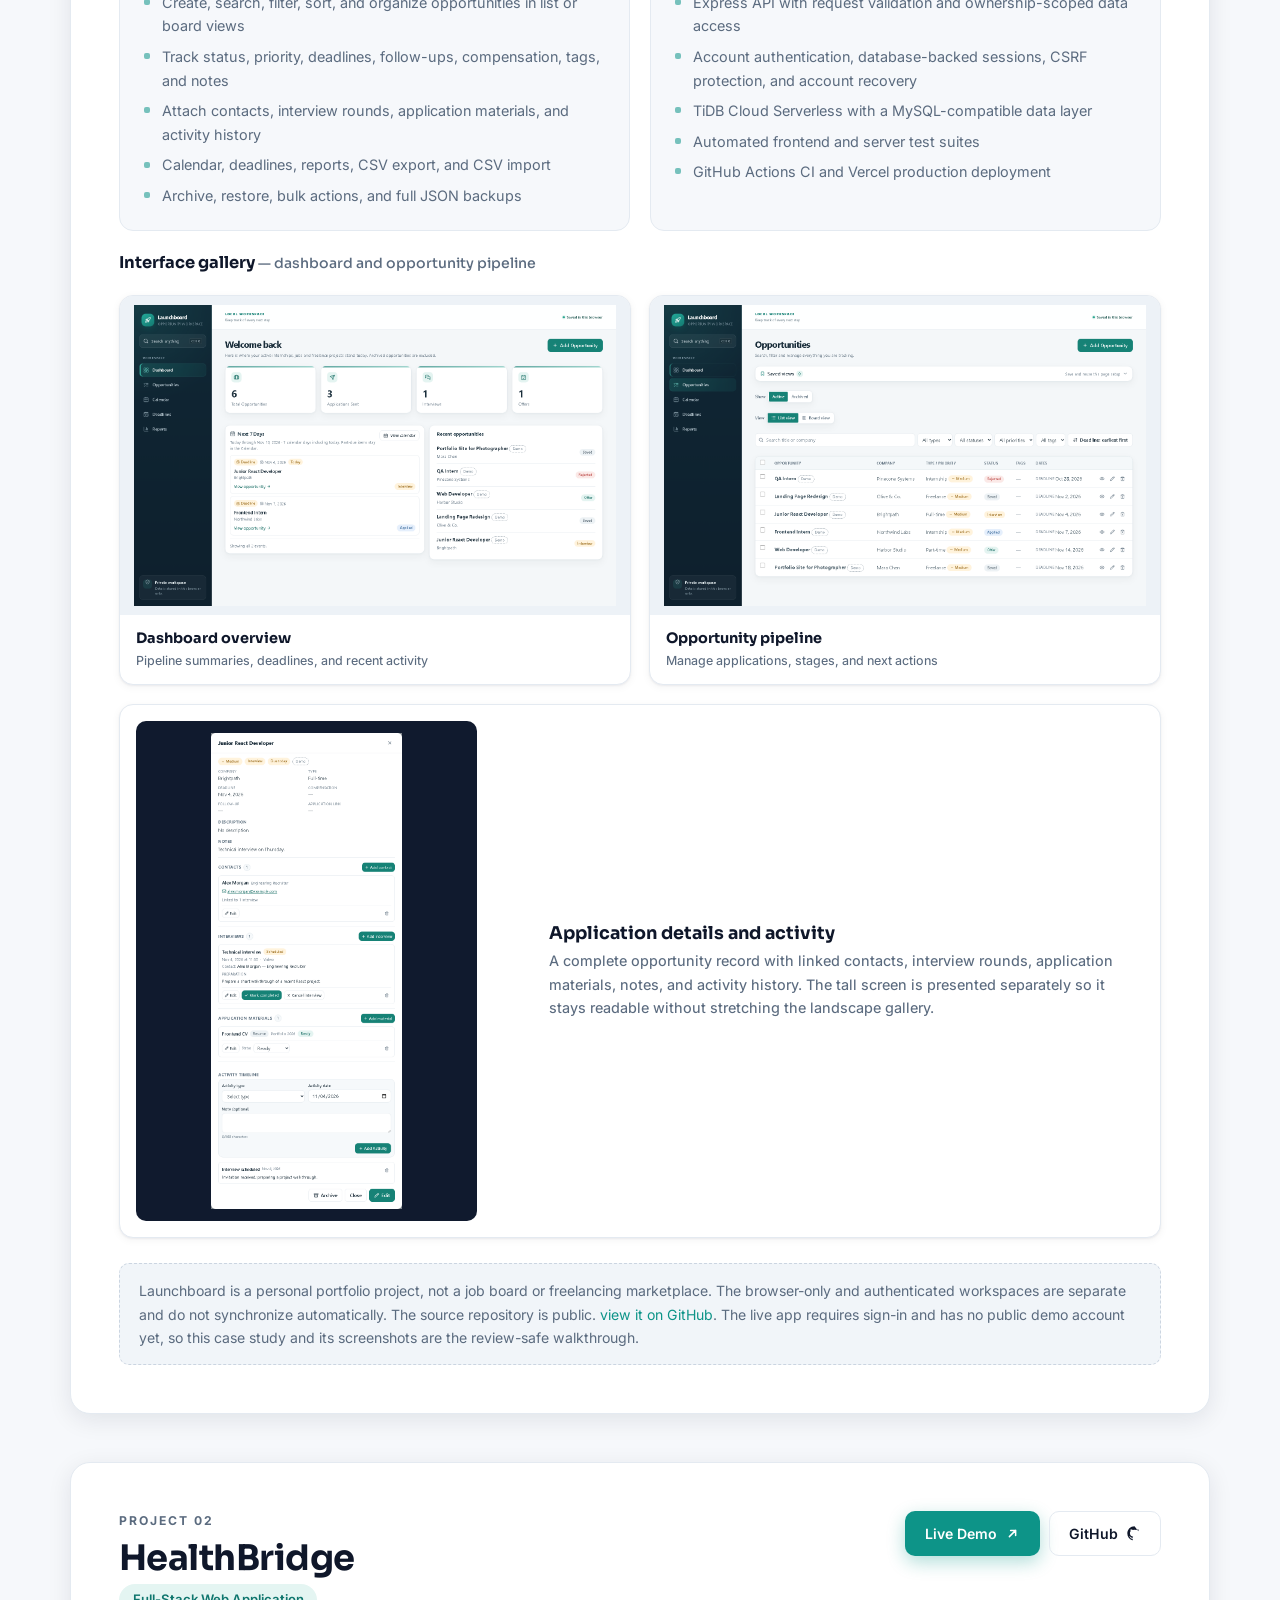
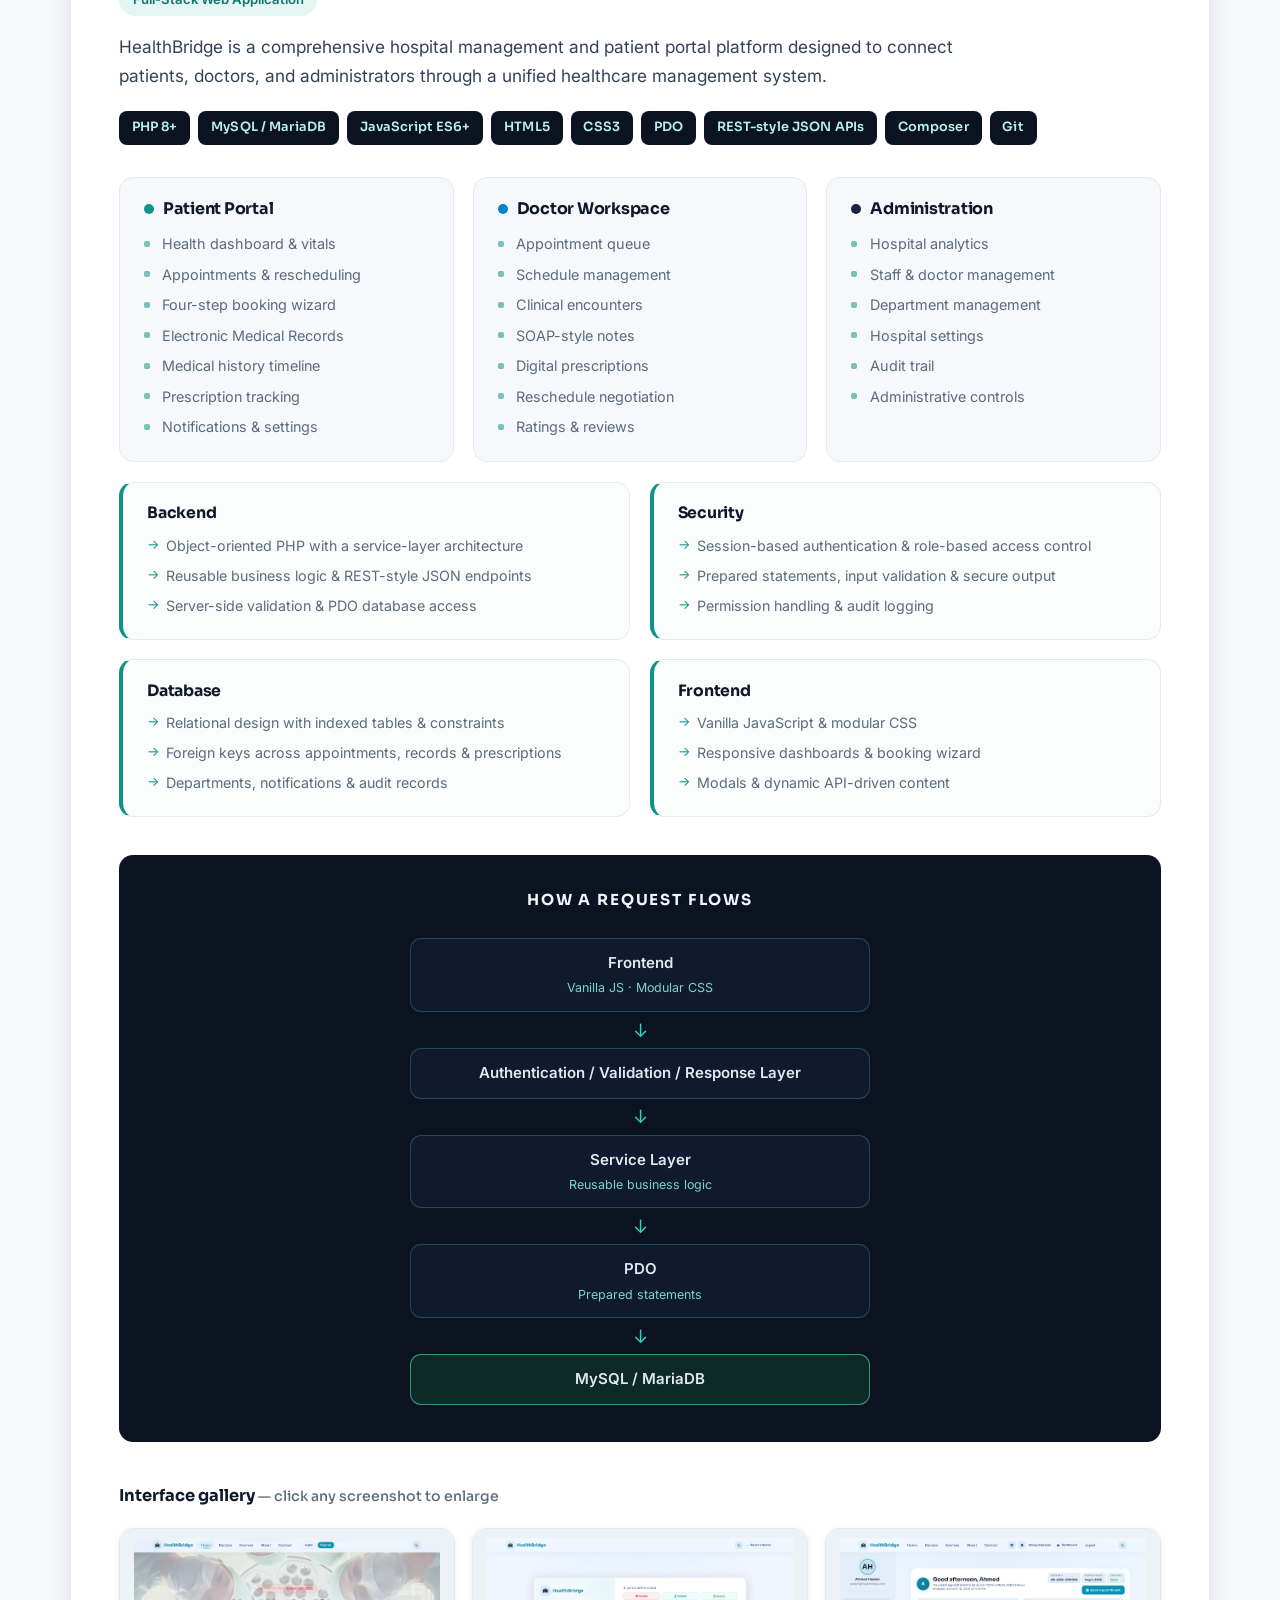
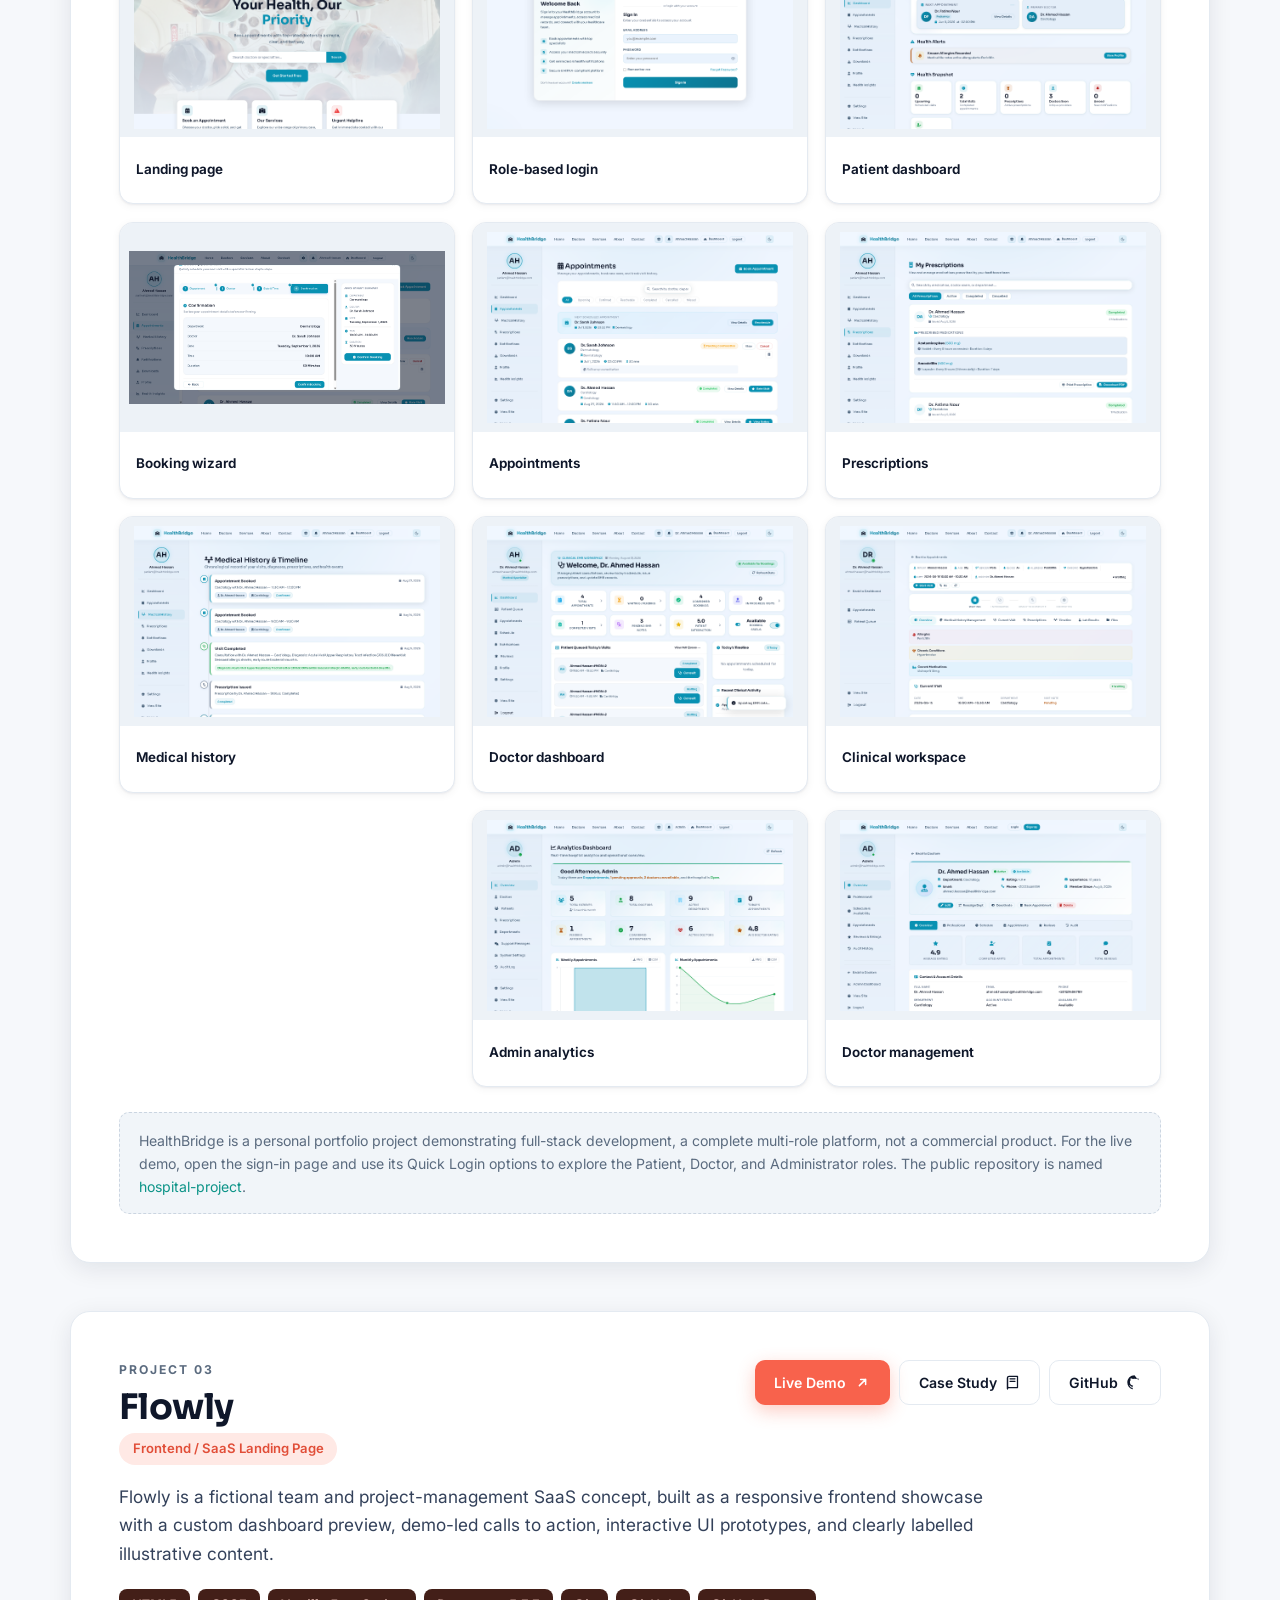
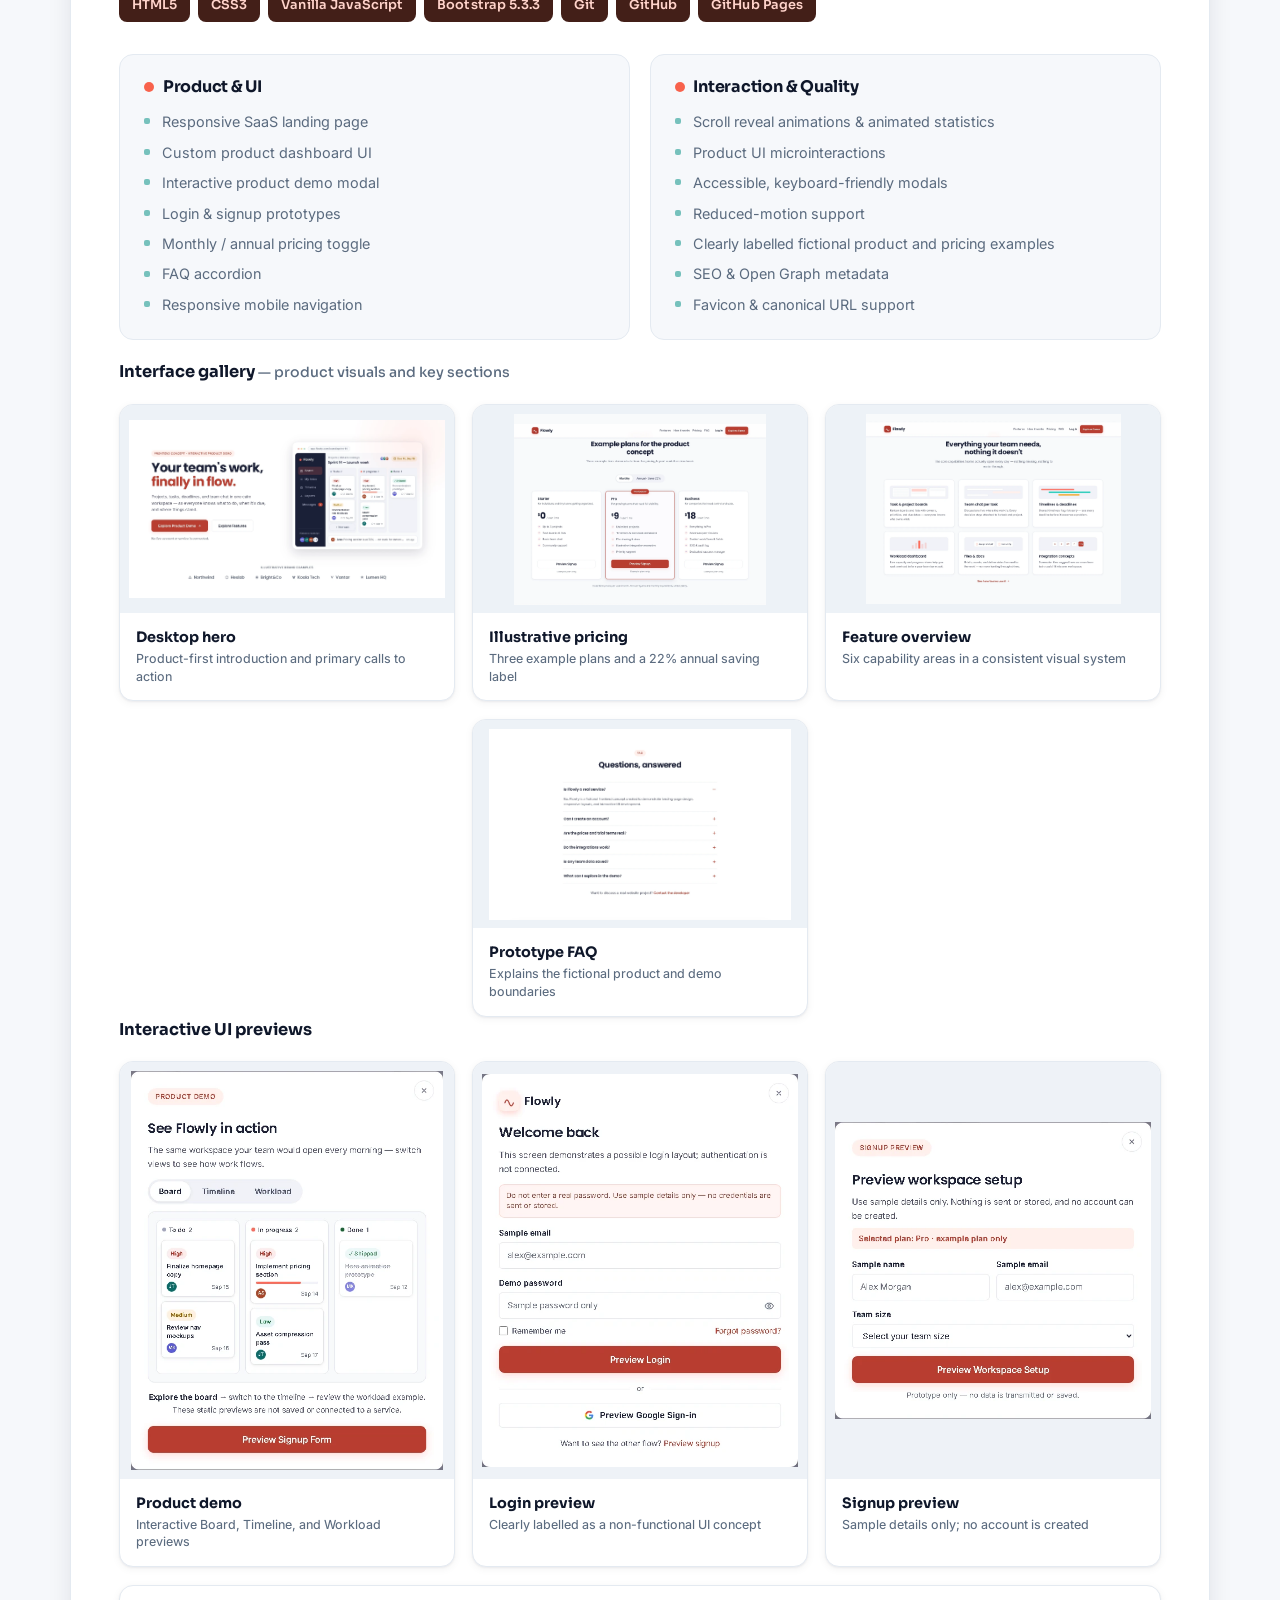
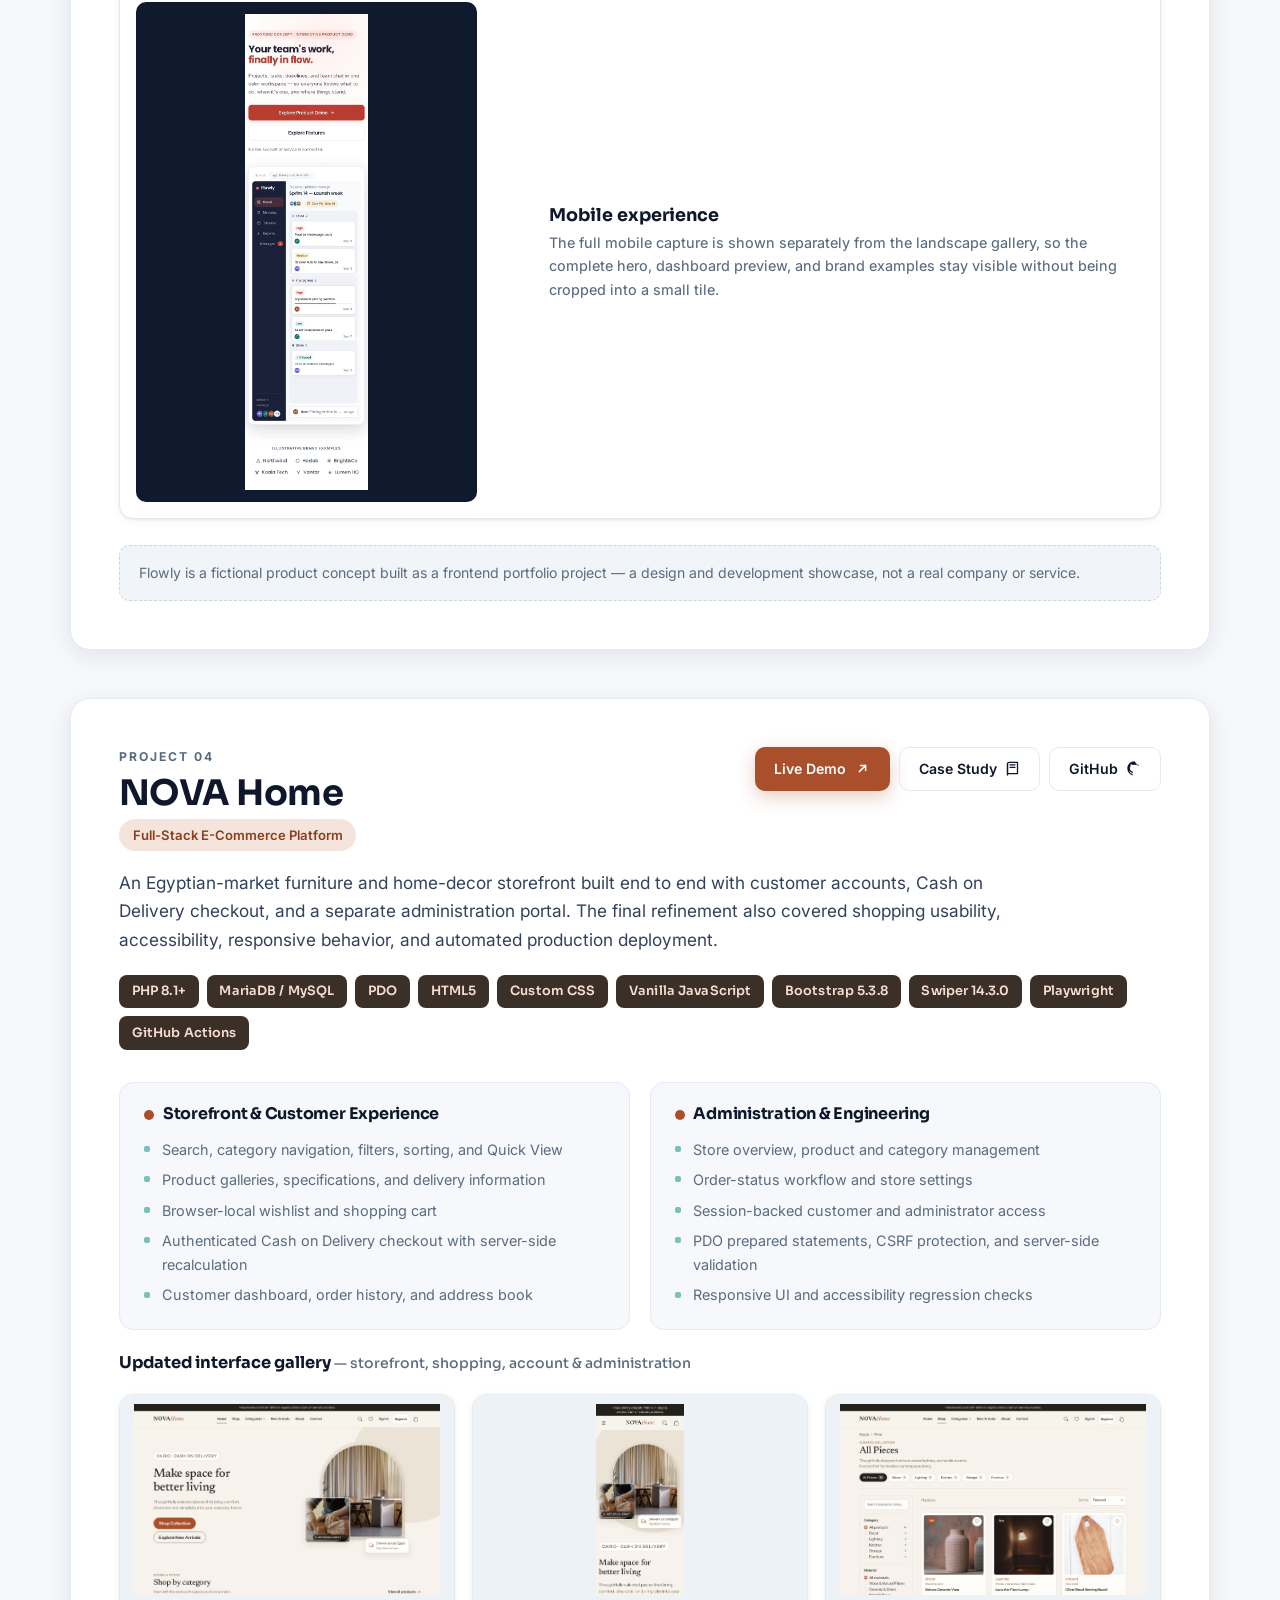
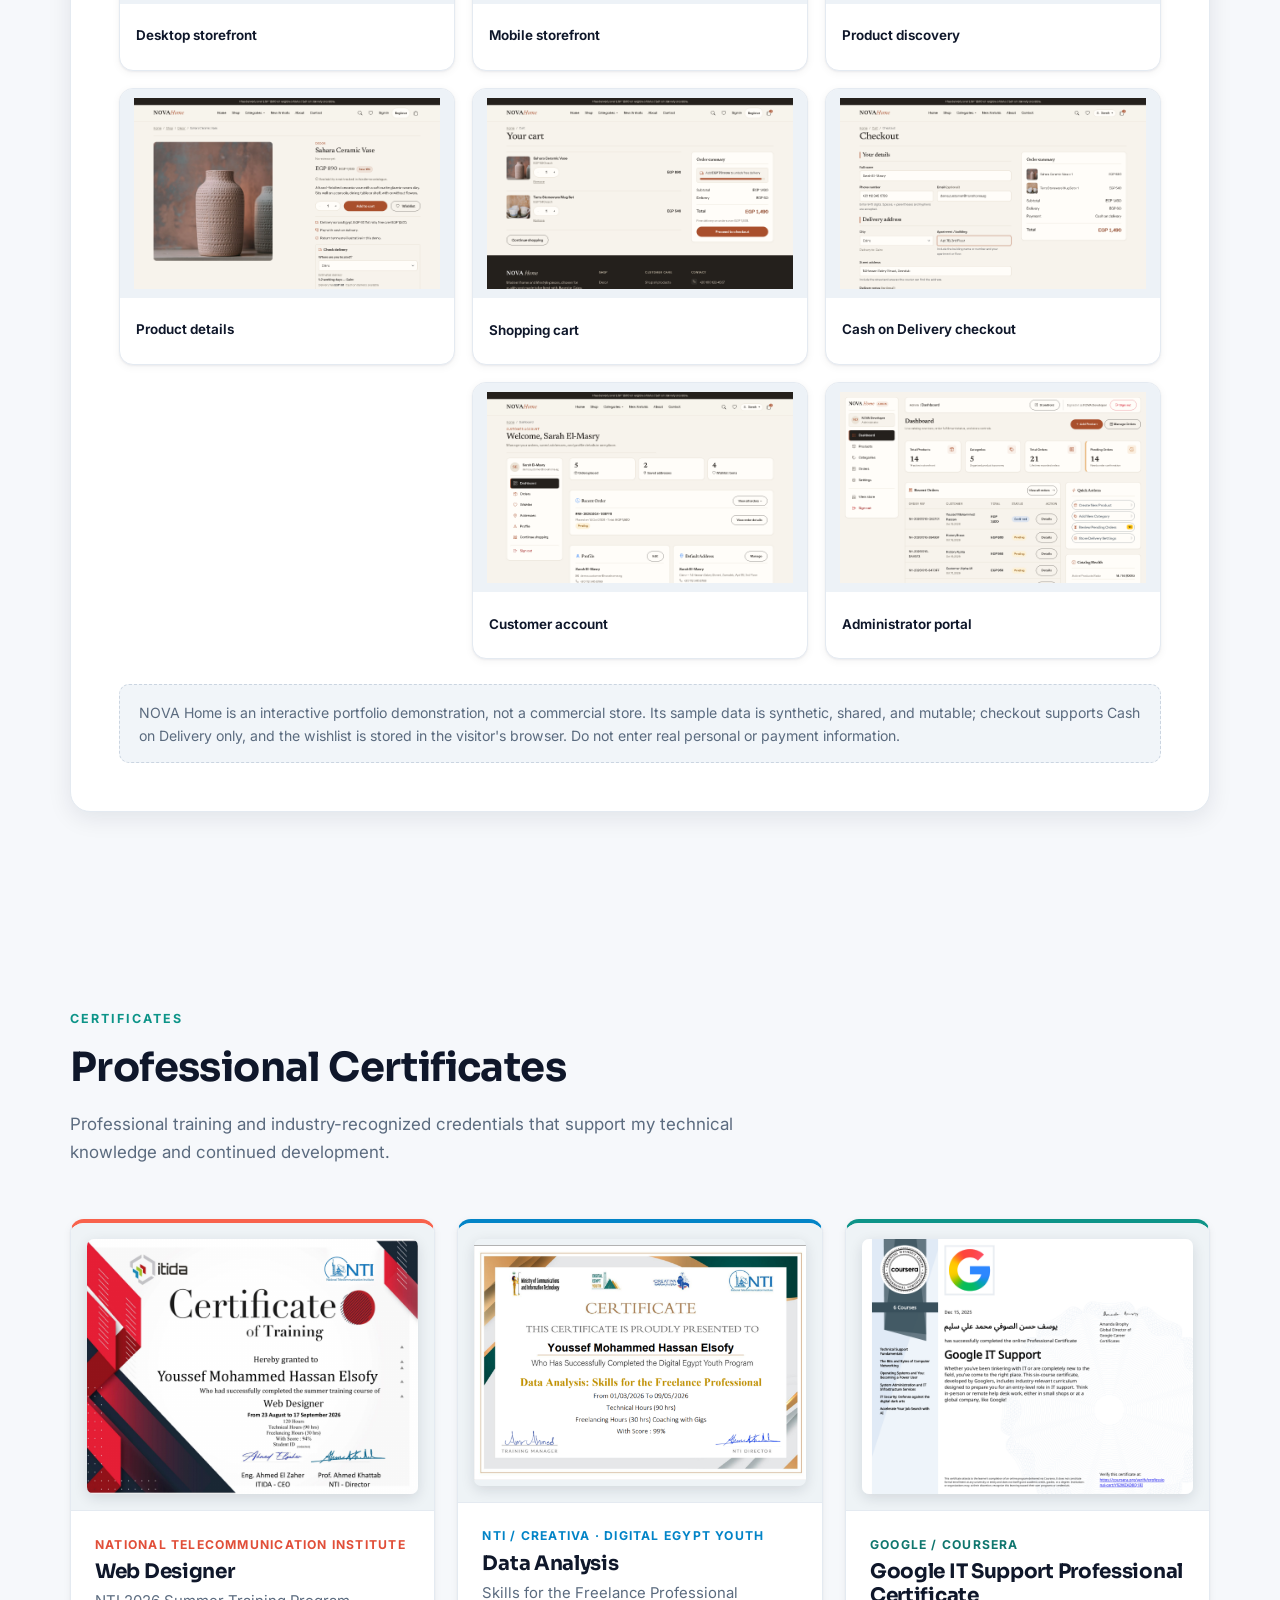
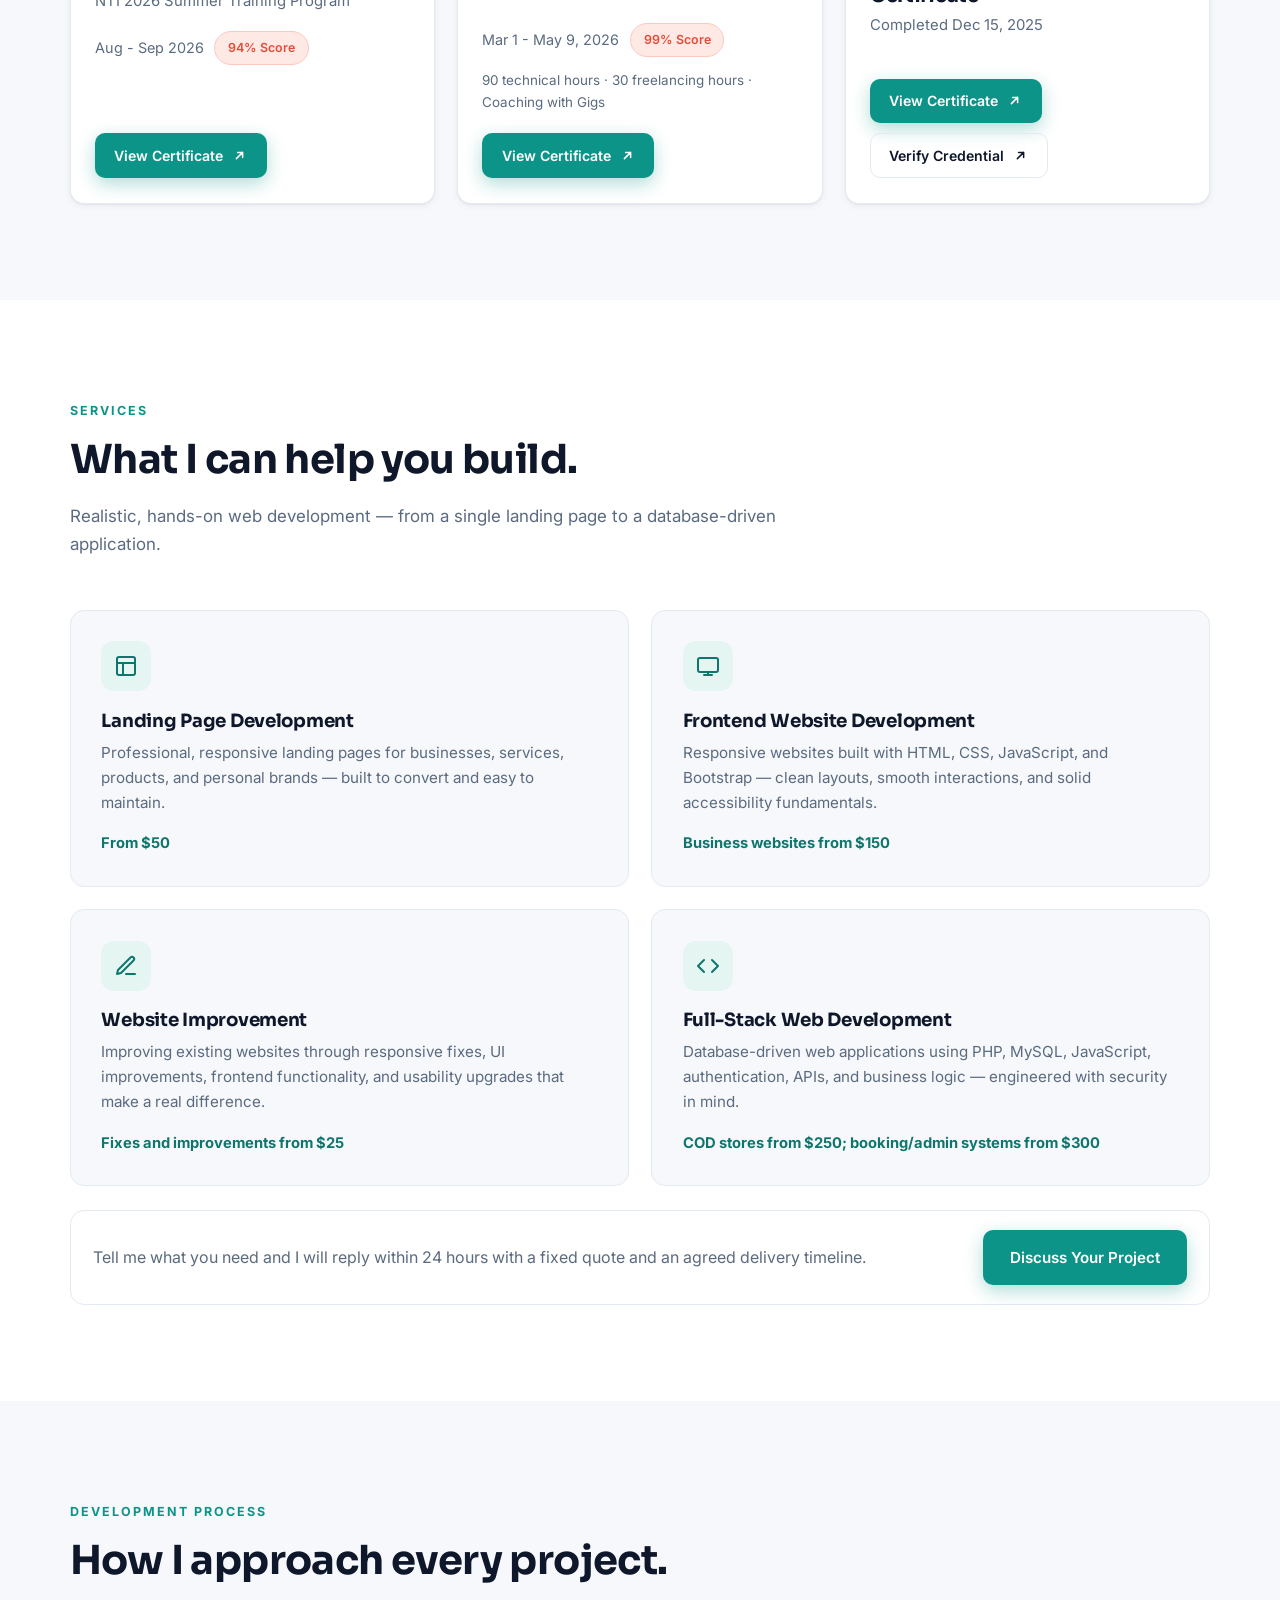
==== commit 9ec864ab: "Standardize project card actions" ====
--- a/index.html
+++ b/index.html
@@ -351,13 +351,13 @@
               <h3 class="project-title" id="launchboard-title">Launchboard</h3>
               <p class="project-cat">Full-Stack Opportunity Management Platform</p>
             </div>
-            <div class="project-links">
-              <a class="btn btn-primary btn-sm" href="launchboard-case-study.html" aria-label="Open the Launchboard product case study">Product Walkthrough
-                <svg viewBox="0 0 24 24" width="15" height="15" fill="none" stroke="currentColor" stroke-width="2.4" stroke-linecap="round" stroke-linejoin="round" aria-hidden="true"><path d="M7 17 17 7M9 7h8v8"/></svg>
+            <div class="project-links" aria-label="Launchboard project actions">
+              <a class="btn btn-primary btn-sm" href="launchboard-case-study.html" aria-label="Read the Launchboard case study">Case Study
+                <svg viewBox="0 0 24 24" width="15" height="15" fill="none" stroke="currentColor" stroke-width="2" stroke-linecap="round" stroke-linejoin="round" aria-hidden="true"><path d="M4 4.5A2.5 2.5 0 0 1 6.5 2H20v18H6.5A2.5 2.5 0 0 0 4 22z"/><path d="M4 4.5v17.5M8 6h8M8 10h8"/></svg>
               </a>
-              <a class="btn btn-ghost btn-sm" href="https://github.com/youssefmohammed12/Launchboard" target="_blank" rel="noopener noreferrer" aria-label="Open the public Launchboard GitHub repository">
-                <svg viewBox="0 0 24 24" width="16" height="16" fill="currentColor" aria-hidden="true"><path d="M12 .5C5.65.5.5 5.65.5 12c0 5.08 3.29 9.39 7.86 10.91.58.11.79-.25.79-.55v-2.15c-3.2.7-3.87-1.36-3.87-1.36-.52-1.33-1.28-1.68-1.28-1.68-1.04-.71.08-.7.08-.7 1.15.08 1.76 1.19 1.76 1.19 1.03 1.75 2.69 1.25 3.34.95.1-.74.4-1.25.72-1.54-2.55-.29-5.24-1.28-5.24-5.69 0-1.26.45-2.28 1.19-3.09-.12-.29-.52-1.46.11-3.05 0 0 .97-.31 3.17 1.18a11 11 0 0 1 5.78 0c2.2-1.49 3.17-1.18 3.17-1.18.63 1.59.23 2.76.11 3.05.74.81 1.19 1.83 1.19 3.09 0 4.42-2.7 5.39-5.26 5.68.41.36.78 1.05.78 2.13v3.16c0 .31.21.67.8.55A11.51 11.51 0 0 0 23.5 12C23.5 5.65 18.35.5 12 .5z"/></svg>
-                GitHub Repository
+              <a class="btn btn-ghost btn-sm" href="https://github.com/youssefmohammed12/Launchboard" target="_blank" rel="noopener noreferrer" aria-label="Open the Launchboard GitHub repository in a new tab">
+                GitHub
+                <svg viewBox="0 0 24 24" width="15" height="15" fill="currentColor" aria-hidden="true"><path d="M12 .5C5.65.5.5 5.65.5 12c0 5.08 3.29 9.39 7.86 10.91.58.11.79-.25.79-.55v-2.15c-3.2.7-3.87-1.36-3.87-1.36-.52-1.33-1.28-1.68-1.28-1.68-1.04-.71.08-.7.08-.7 1.15.08 1.76 1.19 1.76 1.19 1.03 1.75 2.69 1.25 3.34.95.1-.74.4-1.25.72-1.54-2.55-.29-5.24-1.28-5.24-5.69 0-1.26.45-2.28 1.19-3.09-.12-.29-.52-1.46.11-3.05 0 0 .97-.31 3.17 1.18a11 11 0 0 1 5.78 0c2.2-1.49 3.17-1.18 3.17-1.18.63 1.59.23 2.76.11 3.05.74.81.78 2.13v3.16c0 .31.21.67.8.55A11.51 11.51 0 0 0 23.5 12C23.5 5.65 18.35.5 12 .5z"/></svg>
               </a>
             </div>
           </header>
@@ -423,14 +423,14 @@
               <h3 class="project-title" id="hb-title">HealthBridge</h3>
               <p class="project-cat">Full-Stack Web Application</p>
             </div>
-            <div class="project-links">
-              <a class="btn btn-primary btn-sm" href="https://youssefhealthbridge.freehosting.dev/" target="_blank" rel="noopener noreferrer">
+            <div class="project-links" aria-label="HealthBridge project actions">
+              <a class="btn btn-primary btn-sm" href="https://youssefhealthbridge.freehosting.dev/" target="_blank" rel="noopener noreferrer" aria-label="Open the HealthBridge live demo in a new tab">
                 Live Demo
                 <svg viewBox="0 0 24 24" width="15" height="15" fill="none" stroke="currentColor" stroke-width="2.4" stroke-linecap="round" stroke-linejoin="round" aria-hidden="true"><path d="M7 17 17 7M9 7h8v8"/></svg>
               </a>
-              <a class="btn btn-ghost btn-sm" href="https://github.com/youssefmohammed12/hospital-project" target="_blank" rel="noopener noreferrer">
-                <svg viewBox="0 0 24 24" width="16" height="16" fill="currentColor" aria-hidden="true"><path d="M12 .5C5.65.5.5 5.65.5 12c0 5.08 3.29 9.39 7.86 10.91.58.11.79-.25.79-.55v-2.15c-3.2.7-3.87-1.36-3.87-1.36-.52-1.33-1.28-1.68-1.28-1.68-1.04-.71.08-.7.08-.7 1.15.08 1.76 1.19 1.76 1.19 1.03 1.75 2.69 1.25 3.34.95.1-.74.4-1.25.72-1.54-2.55-.29-5.24-1.28-5.24-5.69 0-1.26.45-2.28 1.19-3.09-.12-.29-.52-1.46.11-3.05 0 0 .97-.31 3.17 1.18a11 11 0 0 1 5.78 0c2.2-1.49 3.17-1.18 3.17-1.18.63 1.59.23 2.76.11 3.05.74.81 1.19 1.83 1.19 3.09 0 4.42-2.7 5.39-5.26 5.68.41.36.78 1.05.78 2.13v3.16c0 .31.21.67.8.55A11.51 11.51 0 0 0 23.5 12C23.5 5.65 18.35.5 12 .5z"/></svg>
+              <a class="btn btn-ghost btn-sm" href="https://github.com/youssefmohammed12/hospital-project" target="_blank" rel="noopener noreferrer" aria-label="Open the HealthBridge GitHub repository in a new tab">
                 GitHub
+                <svg viewBox="0 0 24 24" width="15" height="15" fill="currentColor" aria-hidden="true"><path d="M12 .5C5.65.5.5 5.65.5 12c0 5.08 3.29 9.39 7.86 10.91.58.11.79-.25.79-.55v-2.15c-3.2.7-3.87-1.36-3.87-1.36-.52-1.33-1.28-1.68-1.28-1.68-1.04-.71.08-.7.08-.7 1.15.08 1.76 1.19 1.76 1.19 1.03 1.75 2.69 1.25 3.34.95.1-.74.4-1.25.72-1.54-2.55-.29-5.24-1.28-5.24-5.69 0-1.26.45-2.28 1.19-3.09-.12-.29-.52-1.46.11-3.05 0 0 .97-.31 3.17 1.18a11 11 0 0 1 5.78 0c2.2-1.49 3.17-1.18 3.17-1.18.63 1.59.23 2.76.11 3.05.74.81.78 2.13v3.16c0 .31.21.67.8.55A11.51 11.51 0 0 0 23.5 12C23.5 5.65 18.35.5 12 .5z"/></svg>
               </a>
             </div>
           </header>
@@ -589,18 +589,18 @@
               <h3 class="project-title" id="fl-title">Flowly</h3>
               <p class="project-cat">Frontend / SaaS Landing Page</p>
             </div>
-            <div class="project-links">
-              <a class="btn btn-primary btn-sm btn-coral" href="https://youssefmohammed12.github.io/Flowly/" target="_blank" rel="noopener noreferrer">
+            <div class="project-links" aria-label="Flowly project actions">
+              <a class="btn btn-primary btn-sm btn-coral" href="https://youssefmohammed12.github.io/Flowly/" target="_blank" rel="noopener noreferrer" aria-label="Open the Flowly live demo in a new tab">
                 Live Demo
                 <svg viewBox="0 0 24 24" width="15" height="15" fill="none" stroke="currentColor" stroke-width="2.4" stroke-linecap="round" stroke-linejoin="round" aria-hidden="true"><path d="M7 17 17 7M9 7h8v8"/></svg>
               </a>
-              <a class="btn btn-ghost btn-sm" href="flowly-case-study.html" aria-label="Read the Flowly project case study">
+              <a class="btn btn-ghost btn-sm" href="flowly-case-study.html" aria-label="Read the Flowly case study">
                 Case Study
                 <svg viewBox="0 0 24 24" width="15" height="15" fill="none" stroke="currentColor" stroke-width="2" stroke-linecap="round" stroke-linejoin="round" aria-hidden="true"><path d="M4 4.5A2.5 2.5 0 0 1 6.5 2H20v18H6.5A2.5 2.5 0 0 0 4 22z"/><path d="M4 4.5v17.5M8 6h8M8 10h8"/></svg>
               </a>
-              <a class="btn btn-ghost btn-sm" href="https://github.com/youssefmohammed12/Flowly" target="_blank" rel="noopener noreferrer">
-                <svg viewBox="0 0 24 24" width="16" height="16" fill="currentColor" aria-hidden="true"><path d="M12 .5C5.65.5.5 5.65.5 12c0 5.08 3.29 9.39 7.86 10.91.58.11.79-.25.79-.55v-2.15c-3.2.7-3.87-1.36-3.87-1.36-.52-1.33-1.28-1.68-1.28-1.68-1.04-.71.08-.7.08-.7 1.15.08 1.76 1.19 1.76 1.19 1.03 1.75 2.69 1.25 3.34.95.1-.74.4-1.25.72-1.54-2.55-.29-5.24-1.28-5.24-5.69 0-1.26.45-2.28 1.19-3.09-.12-.29-.52-1.46.11-3.05 0 0 .97-.31 3.17 1.18a11 11 0 0 1 5.78 0c2.2-1.49 3.17-1.18 3.17-1.18.63 1.59.23 2.76.11 3.05.74.81 1.19 1.83 1.19 3.09 0 4.42-2.7 5.39-5.26 5.68.41.36.78 1.05.78 2.13v3.16c0 .31.21.67.8.55A11.51 11.51 0 0 0 23.5 12C23.5 5.65 18.35.5 12 .5z"/></svg>
+              <a class="btn btn-ghost btn-sm" href="https://github.com/youssefmohammed12/Flowly" target="_blank" rel="noopener noreferrer" aria-label="Open the Flowly GitHub repository in a new tab">
                 GitHub
+                <svg viewBox="0 0 24 24" width="15" height="15" fill="currentColor" aria-hidden="true"><path d="M12 .5C5.65.5.5 5.65.5 12c0 5.08 3.29 9.39 7.86 10.91.58.11.79-.25.79-.55v-2.15c-3.2.7-3.87-1.36-3.87-1.36-.52-1.33-1.28-1.68-1.28-1.68-1.04-.71.08-.7.08-.7 1.15.08 1.76 1.19 1.76 1.19 1.03 1.75 2.69 1.25 3.34.95.1-.74.4-1.25.72-1.54-2.55-.29-5.24-1.28-5.24-5.69 0-1.26.45-2.28 1.19-3.09-.12-.29-.52-1.46.11-3.05 0 0 .97-.31 3.17 1.18a11 11 0 0 1 5.78 0c2.2-1.49 3.17-1.18 3.17-1.18.63 1.59.23 2.76.11 3.05.74.81.78 2.13v3.16c0 .31.21.67.8.55A11.51 11.51 0 0 0 23.5 12C23.5 5.65 18.35.5 12 .5z"/></svg>
               </a>
             </div>
           </header>
@@ -687,10 +687,19 @@
         <article class="project reveal" id="project-nova-home" aria-labelledby="nova-title">
           <header class="project-head">
             <div><p class="project-eyebrow">Project 04</p><h3 class="project-title" id="nova-title">NOVA Home</h3><p class="project-cat">Full-Stack E-Commerce Platform</p></div>
-            <div class="project-links">
-              <a class="btn btn-primary btn-sm btn-nova" href="nova-case-study.html" aria-label="Read the NOVA Home full-stack case study">Read Case Study</a>
-              <a class="btn btn-ghost btn-sm" href="https://nova-home.fast-page.org/" target="_blank" rel="noopener noreferrer">Live Storefront</a>
-              <a class="btn btn-ghost btn-sm" href="https://github.com/youssefmohammed12/Nova" target="_blank" rel="noopener noreferrer">GitHub</a>
+            <div class="project-links" aria-label="NOVA Home project actions">
+              <a class="btn btn-primary btn-sm btn-nova" href="https://nova-home.fast-page.org/" target="_blank" rel="noopener noreferrer" aria-label="Open the NOVA Home live demo in a new tab">
+                Live Demo
+                <svg viewBox="0 0 24 24" width="15" height="15" fill="none" stroke="currentColor" stroke-width="2.4" stroke-linecap="round" stroke-linejoin="round" aria-hidden="true"><path d="M7 17 17 7M9 7h8v8"/></svg>
+              </a>
+              <a class="btn btn-ghost btn-sm" href="nova-case-study.html" aria-label="Read the NOVA Home case study">
+                Case Study
+                <svg viewBox="0 0 24 24" width="15" height="15" fill="none" stroke="currentColor" stroke-width="2" stroke-linecap="round" stroke-linejoin="round" aria-hidden="true"><path d="M4 4.5A2.5 2.5 0 0 1 6.5 2H20v18H6.5A2.5 2.5 0 0 0 4 22z"/><path d="M4 4.5v17.5M8 6h8M8 10h8"/></svg>
+              </a>
+              <a class="btn btn-ghost btn-sm" href="https://github.com/youssefmohammed12/Nova" target="_blank" rel="noopener noreferrer" aria-label="Open the NOVA Home GitHub repository in a new tab">
+                GitHub
+                <svg viewBox="0 0 24 24" width="15" height="15" fill="currentColor" aria-hidden="true"><path d="M12 .5C5.65.5.5 5.65.5 12c0 5.08 3.29 9.39 7.86 10.91.58.11.79-.25.79-.55v-2.15c-3.2.7-3.87-1.36-3.87-1.36-.52-1.33-1.28-1.68-1.28-1.68-1.04-.71.08-.7.08-.7 1.15.08 1.76 1.19 1.76 1.19 1.03 1.75 2.69 1.25 3.34.95.1-.74.4-1.25.72-1.54-2.55-.29-5.24-1.28-5.24-5.69 0-1.26.45-2.28 1.19-3.09-.12-.29-.52-1.46.11-3.05 0 0 .97-.31 3.17 1.18a11 11 0 0 1 5.78 0c2.2-1.49 3.17-1.18 3.17-1.18.63 1.59.23 2.76.11 3.05.74.81.78 2.13v3.16c0 .31.21.67.8.55A11.51 11.51 0 0 0 23.5 12C23.5 5.65 18.35.5 12 .5z"/></svg>
+              </a>
             </div>
           </header>
           <p class="project-desc">An Egyptian-market furniture and home-decor storefront built end to end with customer accounts, Cash on Delivery checkout, and a separate administration portal. The final refinement also covered shopping usability, accessibility, responsive behavior, and automated production deployment.</p>
@@ -705,14 +714,14 @@
           </div>
           <div class="gallery-wrap"><p class="gallery-title">Updated interface gallery <span>— storefront, shopping, account &amp; administration</span></p>
             <div class="gallery" data-gallery="nova-home">
-              <figure class="g-item"><img src="assets/nova/homepage-desktop.png" alt="NOVA Home desktop homepage with editorial furniture storefront layout" loading="lazy" decoding="async" width="1440" height="900"><figcaption>Desktop storefront</figcaption></figure>
-              <figure class="g-item"><img src="assets/nova/homepage-mobile.png" alt="NOVA Home homepage adapted to a narrow mobile screen" loading="lazy" decoding="async" width="390" height="844"><figcaption>Mobile storefront</figcaption></figure>
-              <figure class="g-item"><img src="assets/nova/shop-desktop.png" alt="NOVA Home desktop catalogue with category filters and product cards" loading="lazy" decoding="async" width="1440" height="900"><figcaption>Product discovery</figcaption></figure>
-              <figure class="g-item"><img src="assets/nova/product-detail.png" alt="NOVA Home product details with image gallery, price, specifications and delivery information" loading="lazy" decoding="async" width="1440" height="900"><figcaption>Product details</figcaption></figure>
-              <figure class="g-item"><img src="assets/nova/cart.png" alt="NOVA Home shopping cart with item quantities and order summary" loading="lazy" decoding="async" width="1440" height="900"><figcaption>Shopping cart</figcaption></figure>
-              <figure class="g-item"><img src="assets/nova/checkout.png" alt="NOVA Home authenticated Cash on Delivery checkout form and order summary" loading="lazy" decoding="async" width="1440" height="900"><figcaption>Cash on Delivery checkout</figcaption></figure>
-              <figure class="g-item"><img src="assets/nova/customer-dashboard.png" alt="NOVA Home customer dashboard with order and address information" loading="lazy" decoding="async" width="1440" height="900"><figcaption>Customer account</figcaption></figure>
-              <figure class="g-item"><img src="assets/nova/admin-dashboard.png" alt="NOVA Home administrator dashboard with store overview and management shortcuts" loading="lazy" decoding="async" width="1440" height="900"><figcaption>Administrator portal</figcaption></figure>
+              <figure class="g-item" tabindex="0" role="button" aria-label="Enlarge: NOVA Home desktop homepage"><img src="assets/nova/homepage-desktop.png" alt="NOVA Home desktop homepage with editorial furniture storefront layout" loading="lazy" decoding="async" width="1440" height="900"><figcaption>Desktop storefront</figcaption></figure>
+              <figure class="g-item" tabindex="0" role="button" aria-label="Enlarge: NOVA Home mobile homepage"><img src="assets/nova/homepage-mobile.png" alt="NOVA Home homepage adapted to a narrow mobile screen" loading="lazy" decoding="async" width="390" height="844"><figcaption>Mobile storefront</figcaption></figure>
+              <figure class="g-item" tabindex="0" role="button" aria-label="Enlarge: NOVA Home shop catalogue"><img src="assets/nova/shop-desktop.png" alt="NOVA Home desktop catalogue with category filters and product cards" loading="lazy" decoding="async" width="1440" height="900"><figcaption>Product discovery</figcaption></figure>
+              <figure class="g-item" tabindex="0" role="button" aria-label="Enlarge: NOVA Home product details"><img src="assets/nova/product-detail.png" alt="NOVA Home product details with image gallery, price, specifications and delivery information" loading="lazy" decoding="async" width="1440" height="900"><figcaption>Product details</figcaption></figure>
+              <figure class="g-item" tabindex="0" role="button" aria-label="Enlarge: NOVA Home shopping cart"><img src="assets/nova/cart.png" alt="NOVA Home shopping cart with item quantities and order summary" loading="lazy" decoding="async" width="1440" height="900"><figcaption>Shopping cart</figcaption></figure>
+              <figure class="g-item" tabindex="0" role="button" aria-label="Enlarge: NOVA Home checkout"><img src="assets/nova/checkout.png" alt="NOVA Home authenticated Cash on Delivery checkout form and order summary" loading="lazy" decoding="async" width="1440" height="900"><figcaption>Cash on Delivery checkout</figcaption></figure>
+              <figure class="g-item" tabindex="0" role="button" aria-label="Enlarge: NOVA Home customer dashboard"><img src="assets/nova/customer-dashboard.png" alt="NOVA Home customer dashboard with order and address information" loading="lazy" decoding="async" width="1440" height="900"><figcaption>Customer account</figcaption></figure>
+              <figure class="g-item" tabindex="0" role="button" aria-label="Enlarge: NOVA Home administrator dashboard"><img src="assets/nova/admin-dashboard.png" alt="NOVA Home administrator dashboard with store overview and management shortcuts" loading="lazy" decoding="async" width="1440" height="900"><figcaption>Administrator portal</figcaption></figure>
             </div>
           </div>
           <p class="project-note">NOVA Home is an interactive portfolio demonstration, not a commercial store. Its sample data is synthetic, shared, and mutable; checkout supports Cash on Delivery only, and the wishlist is stored in the visitor's browser. Do not enter real personal or payment information.</p>
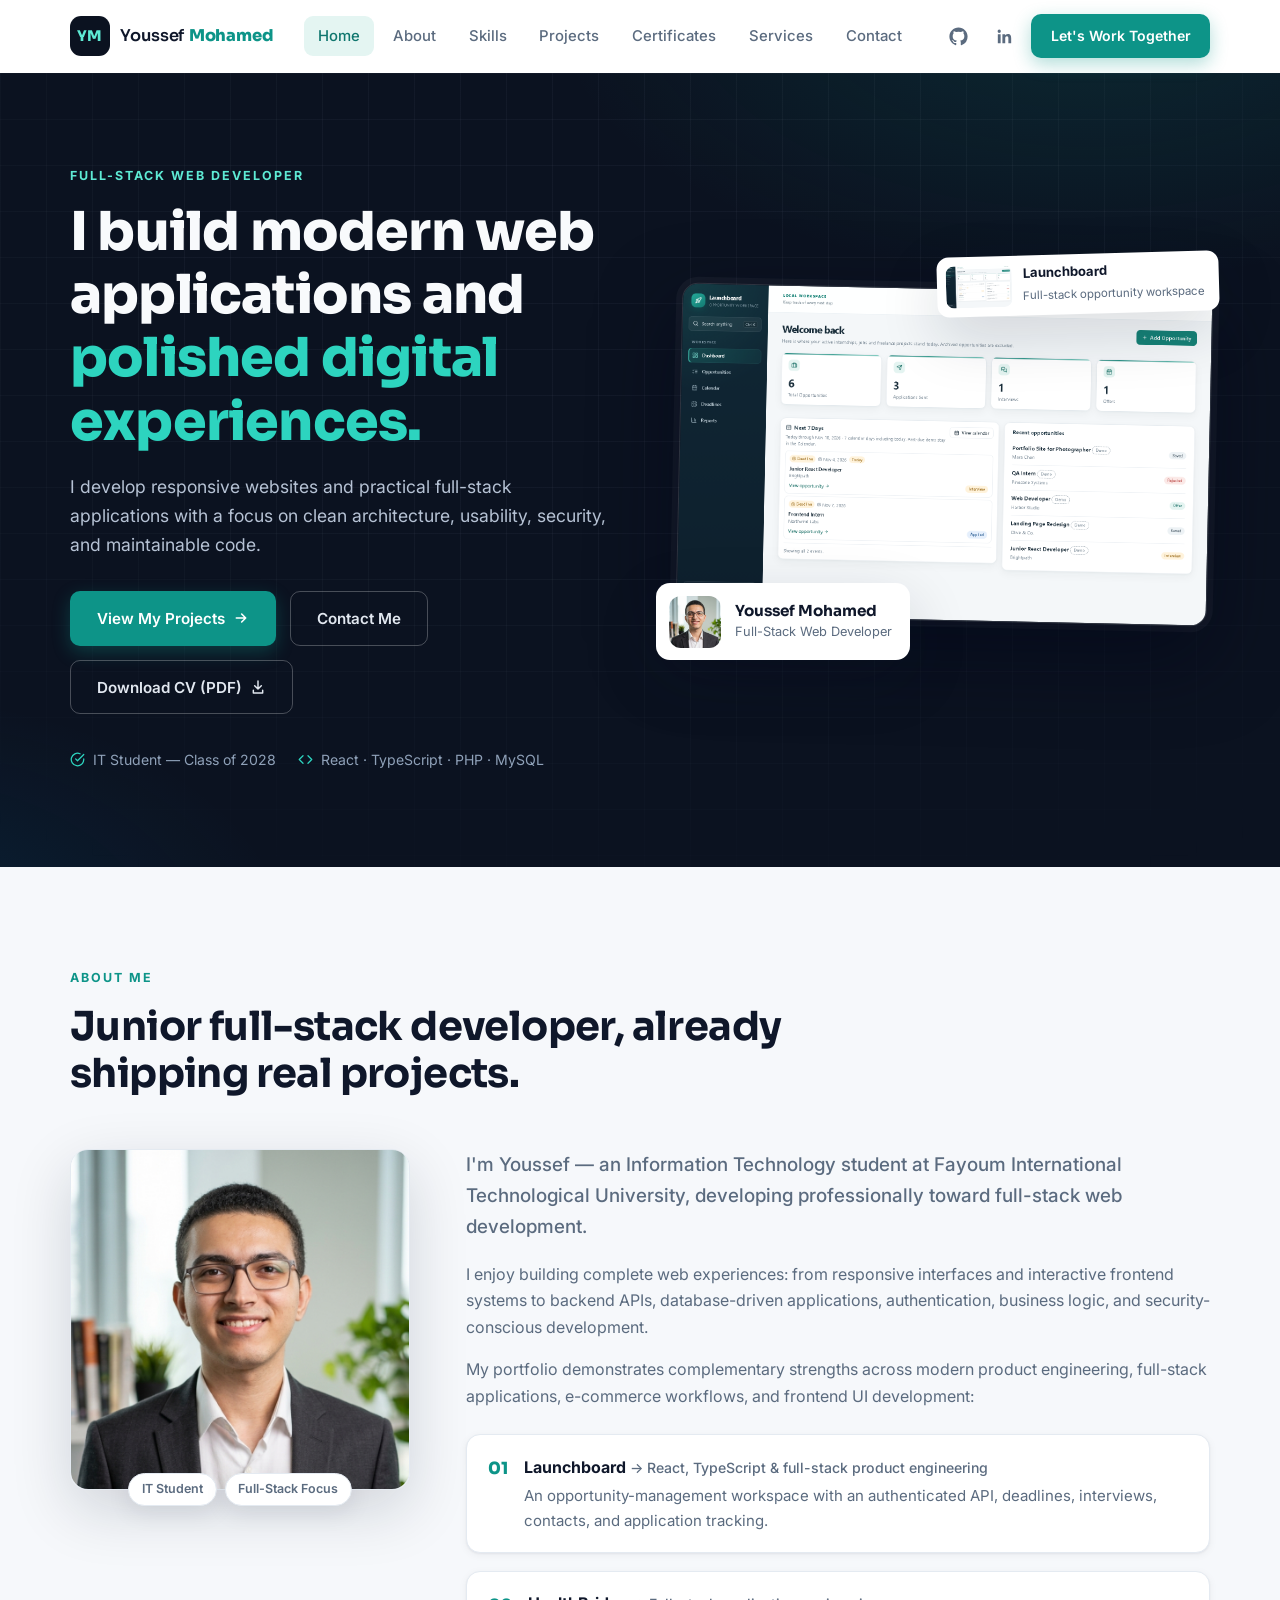
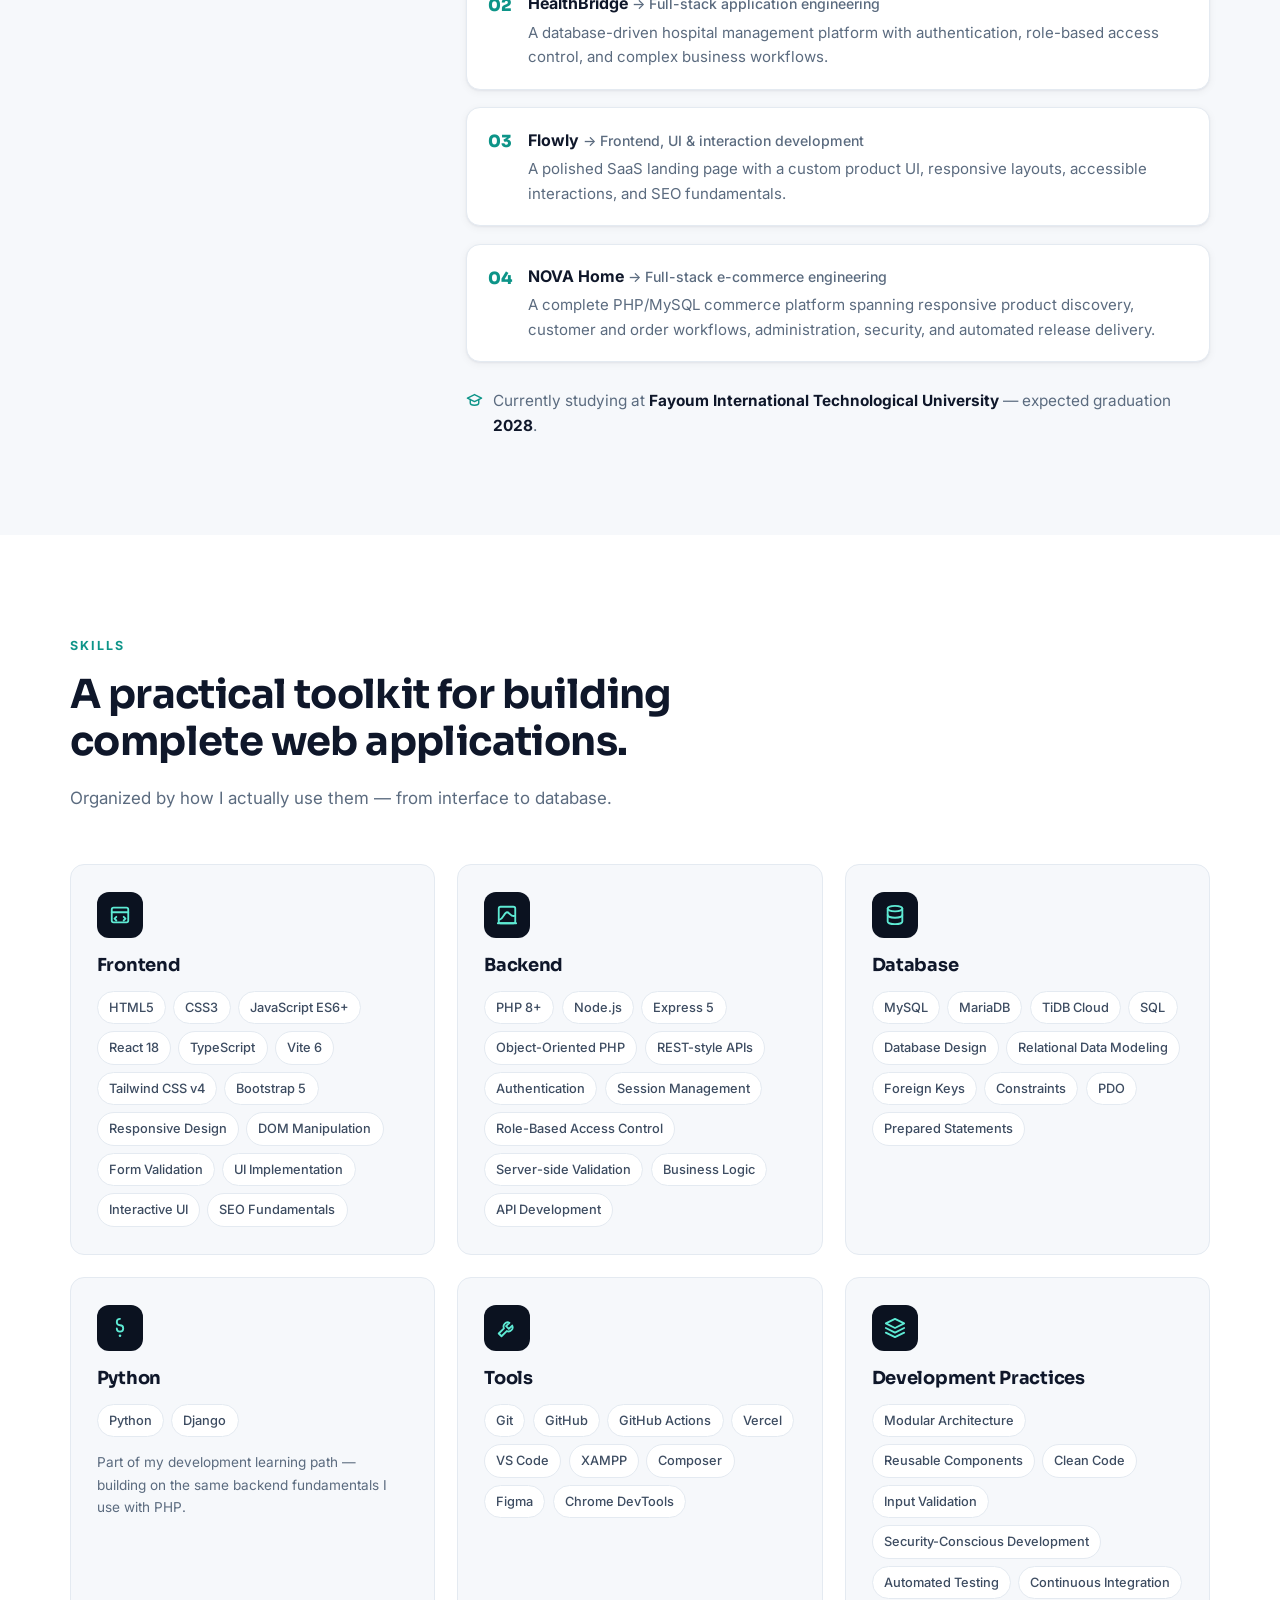
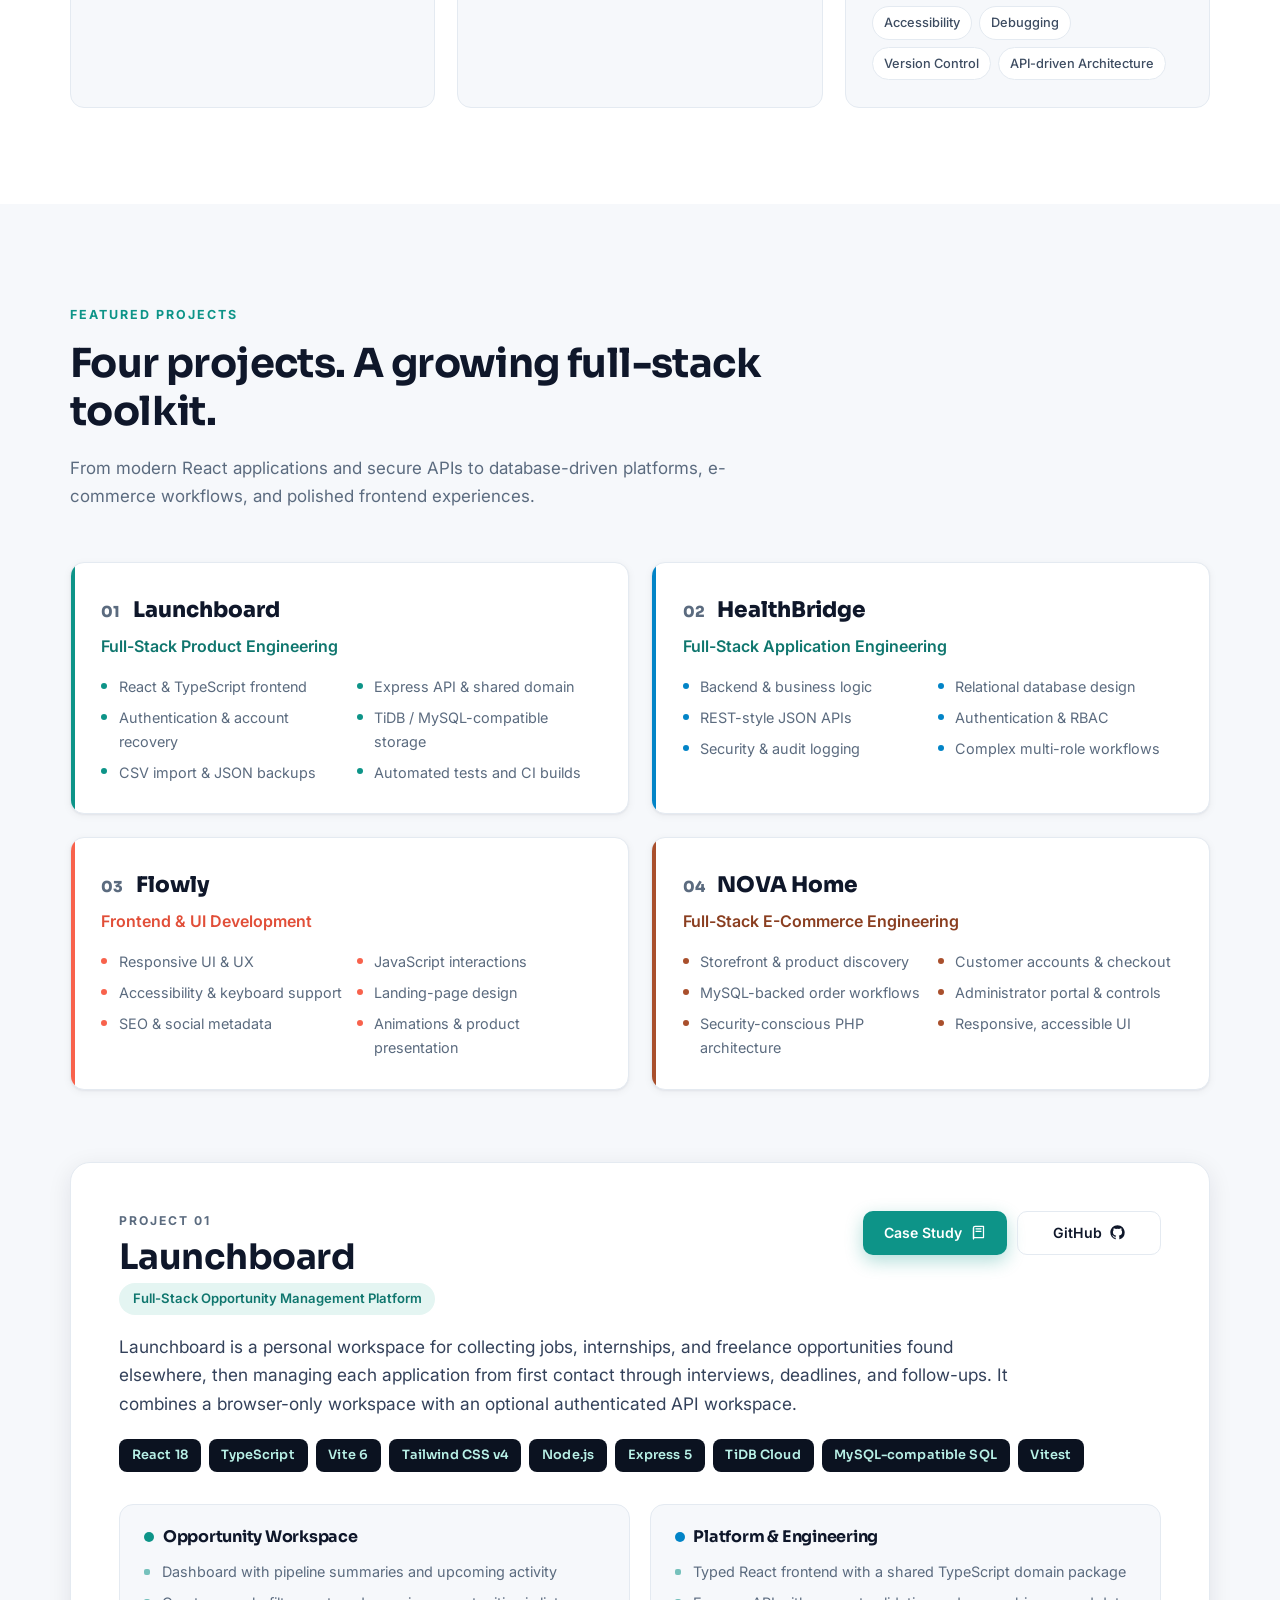
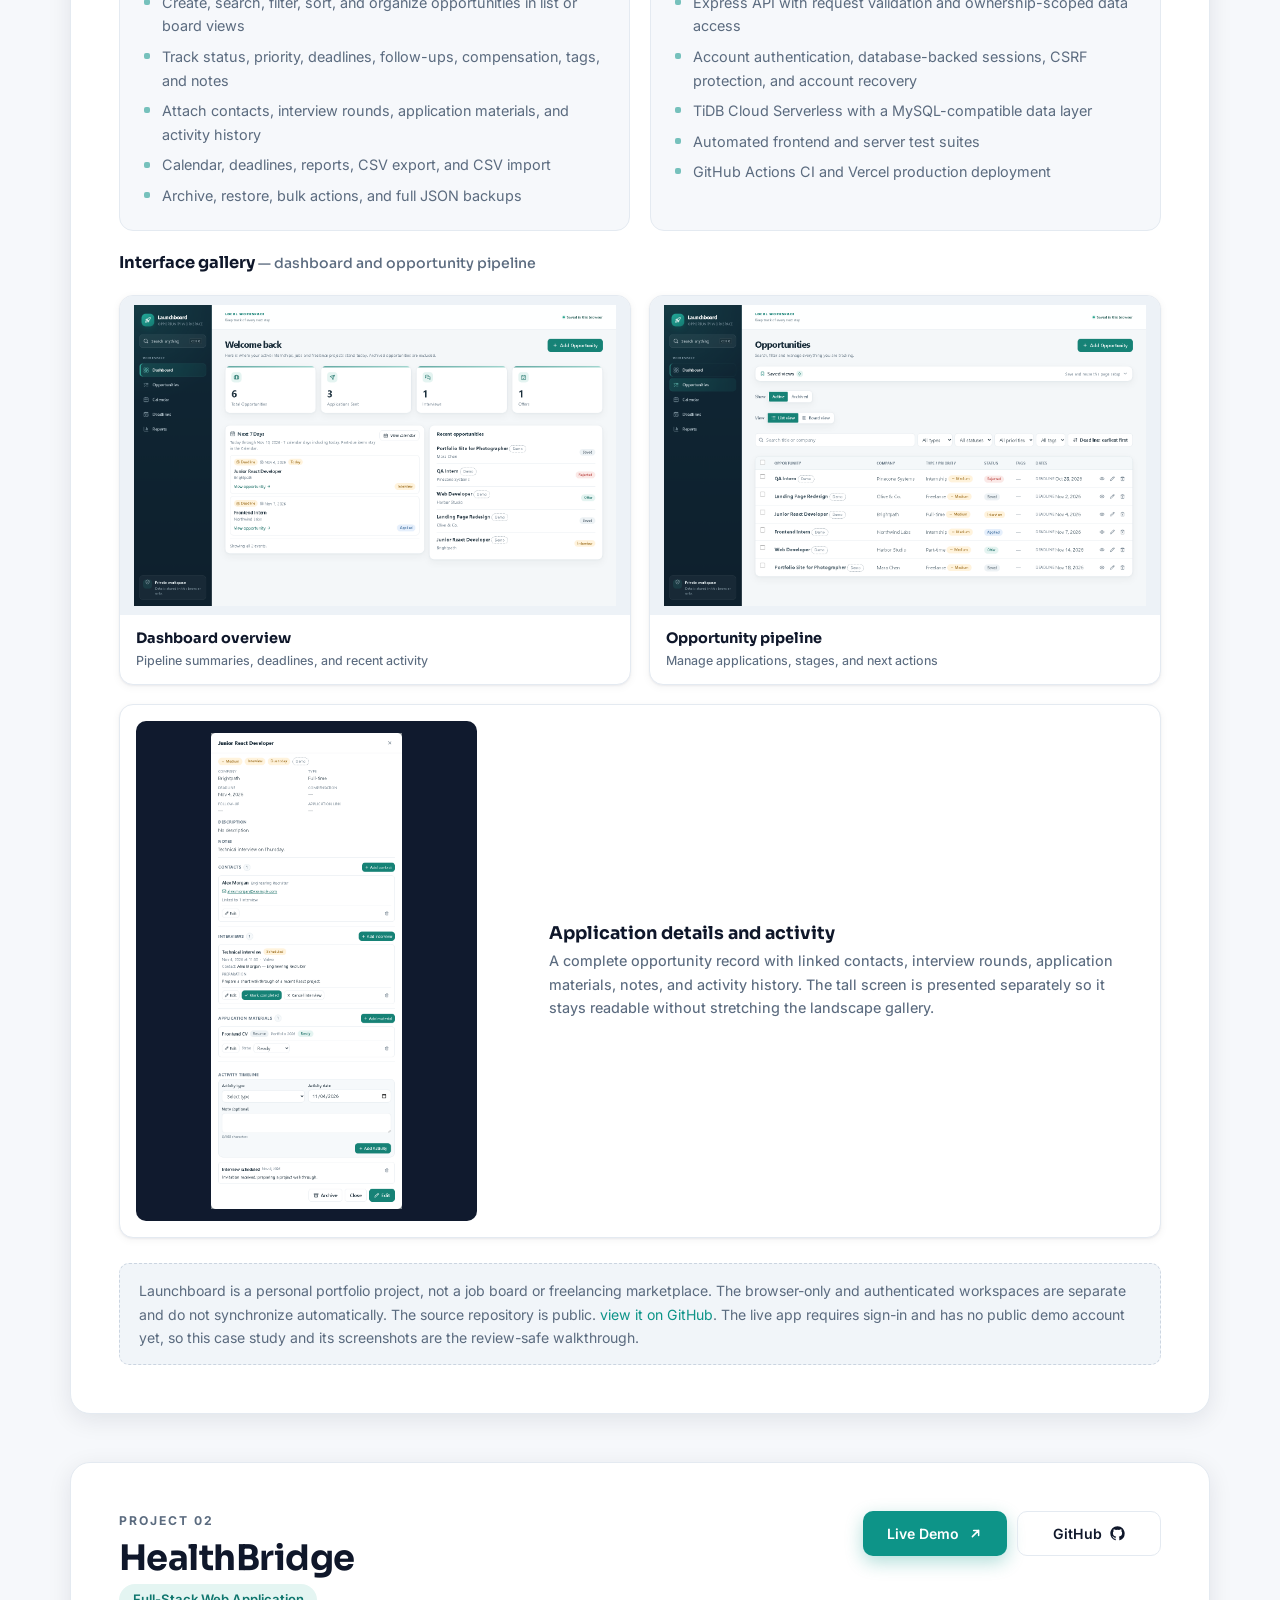
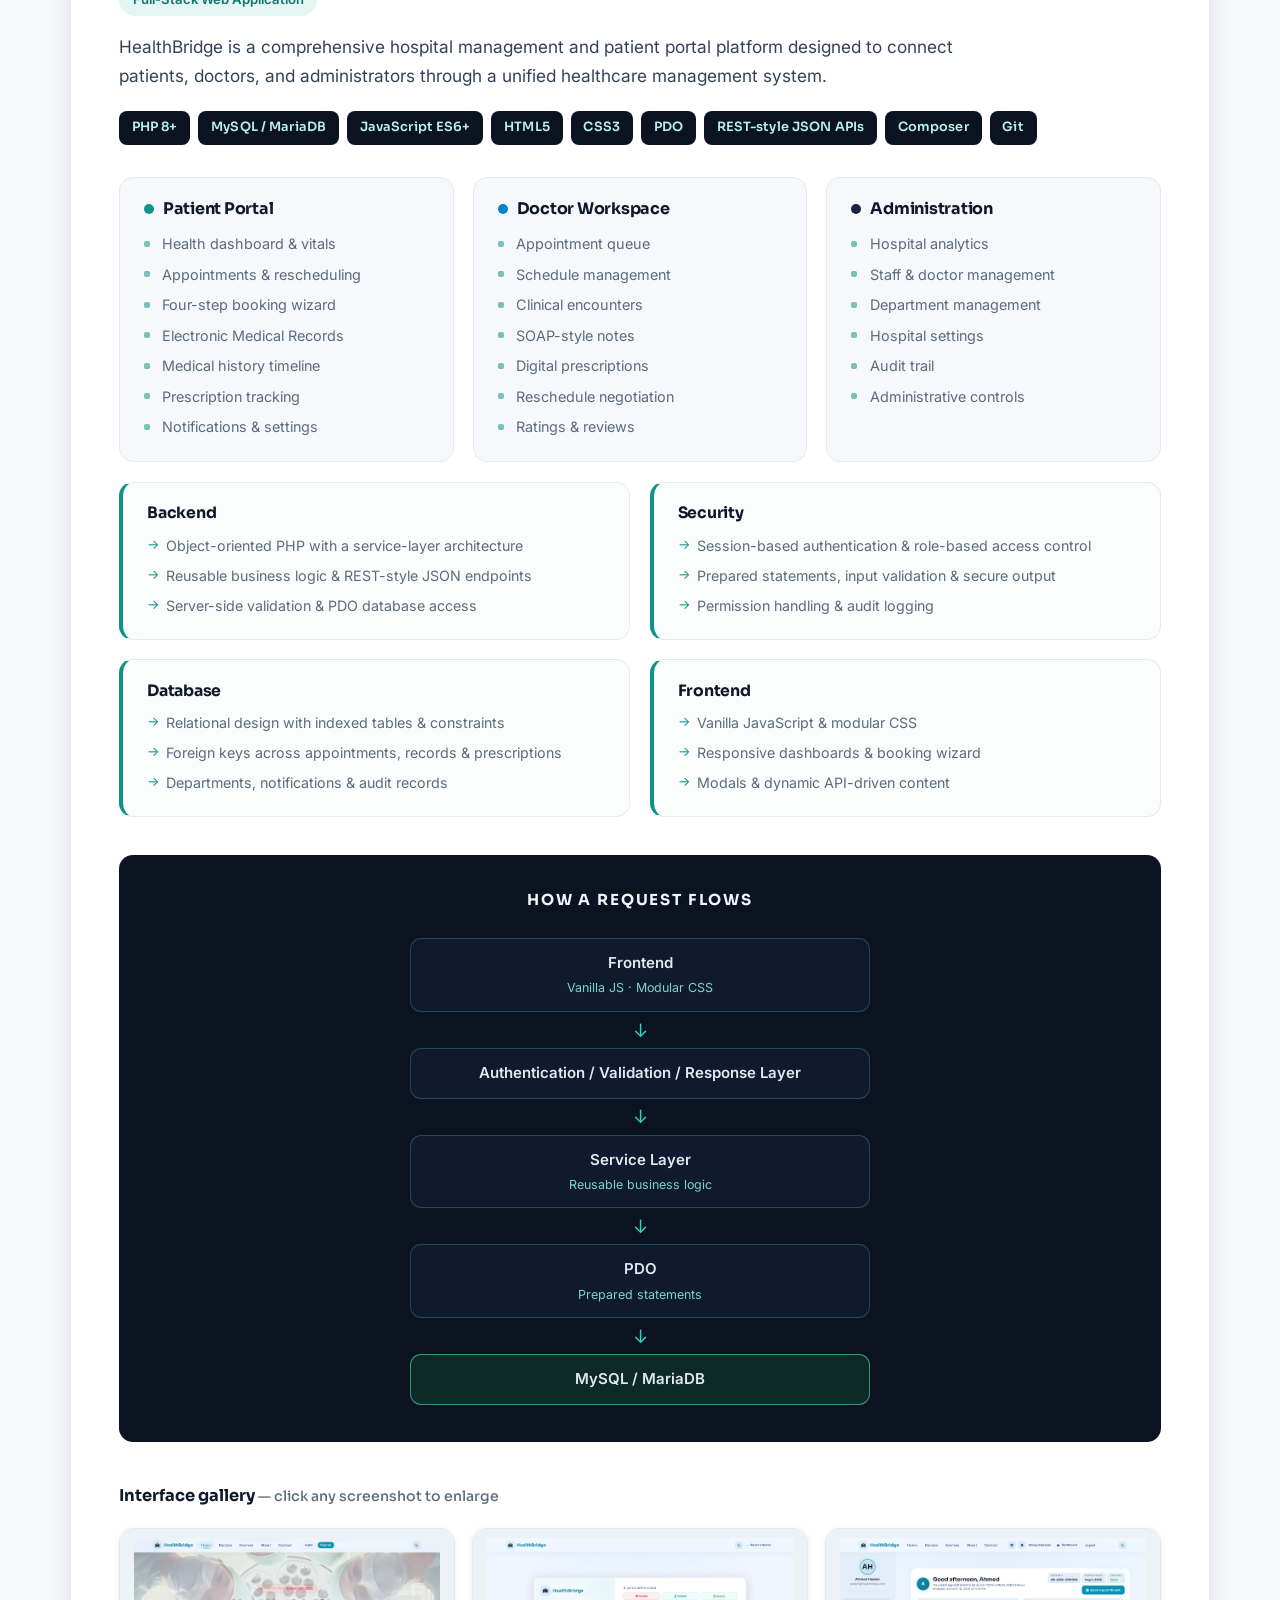
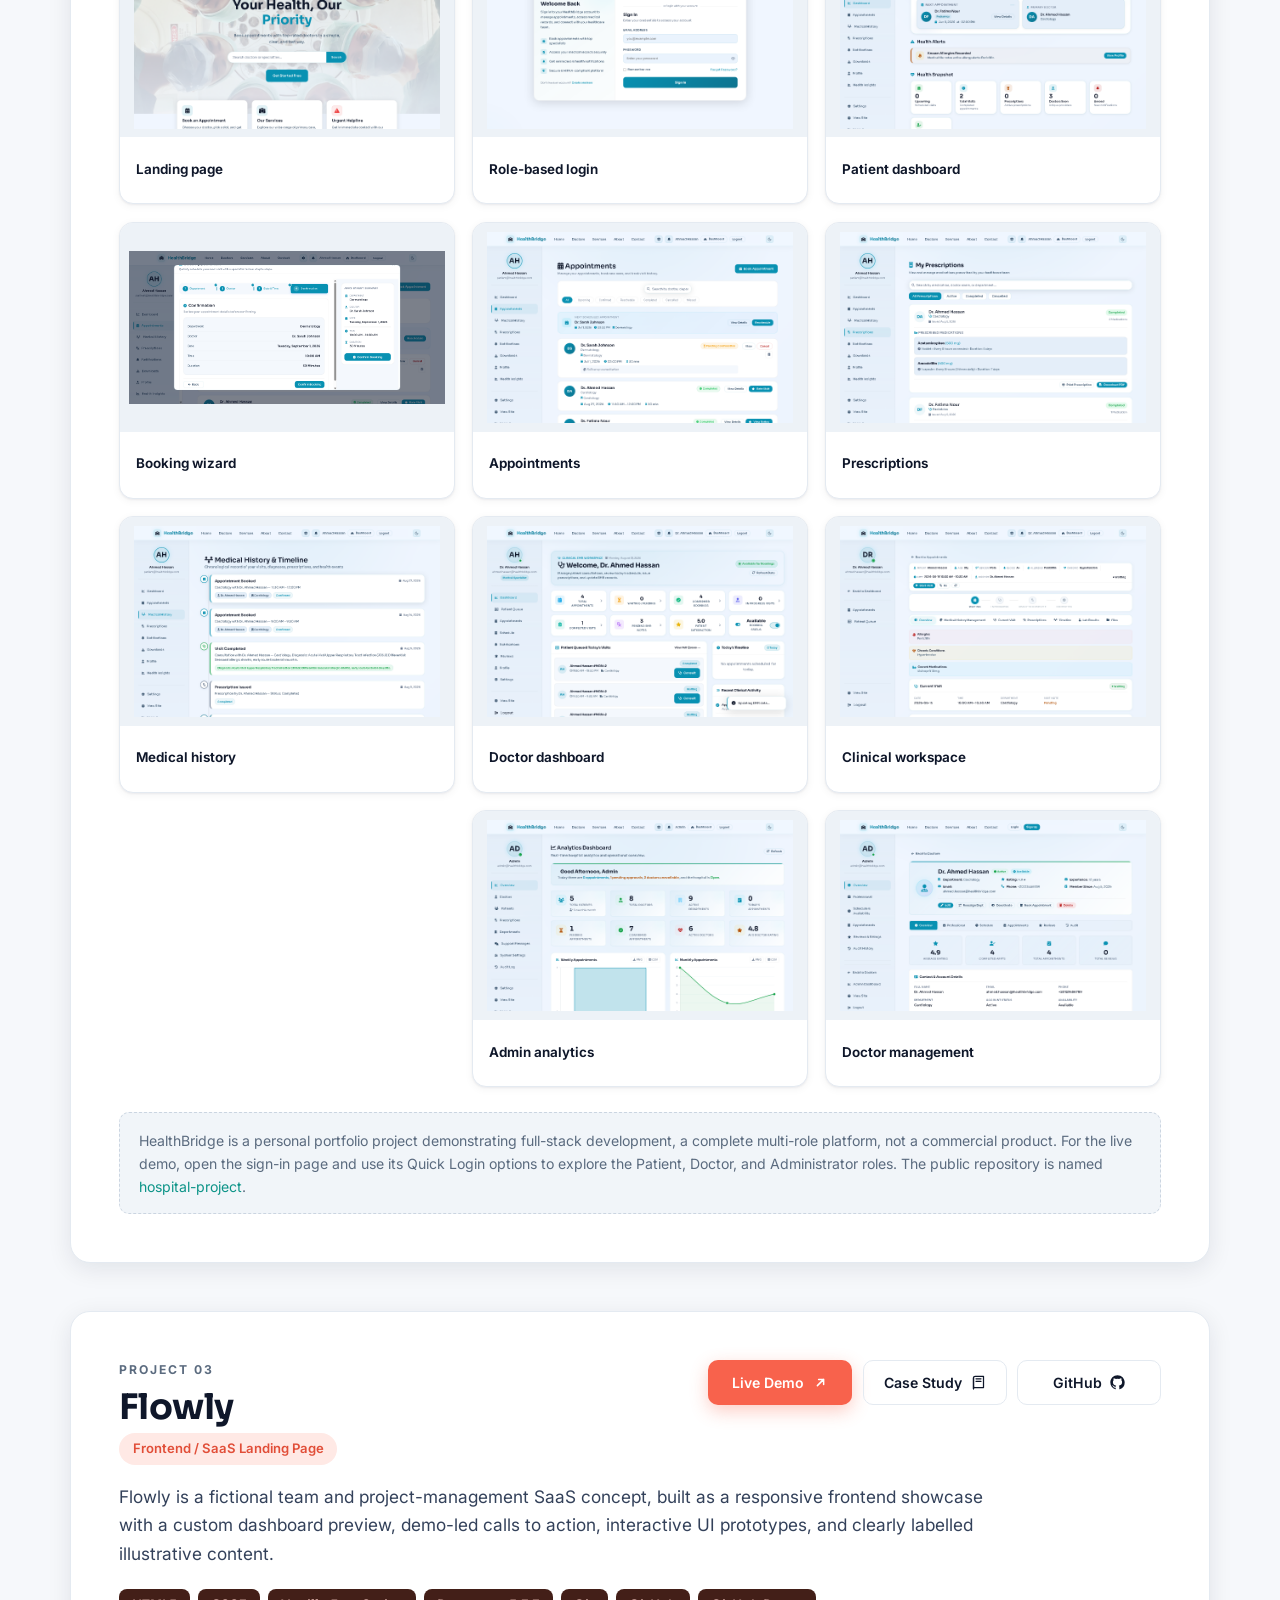
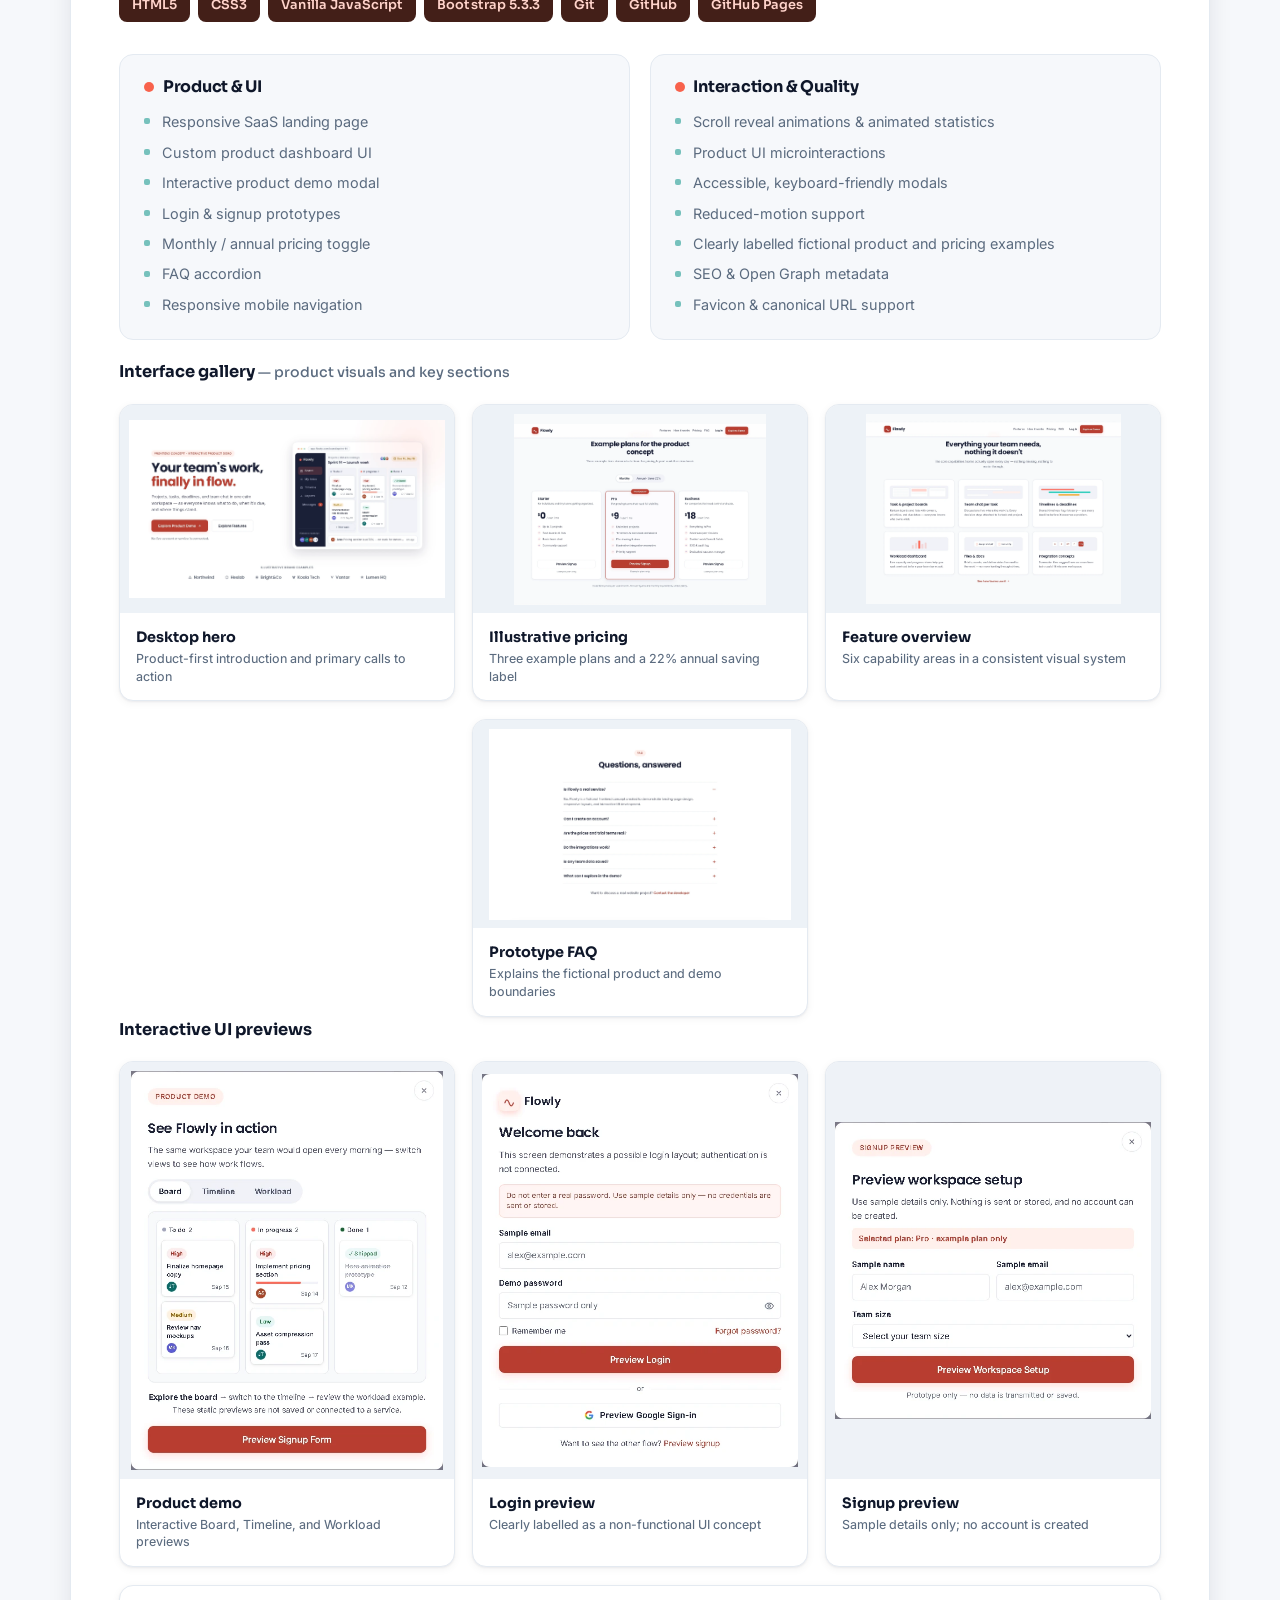
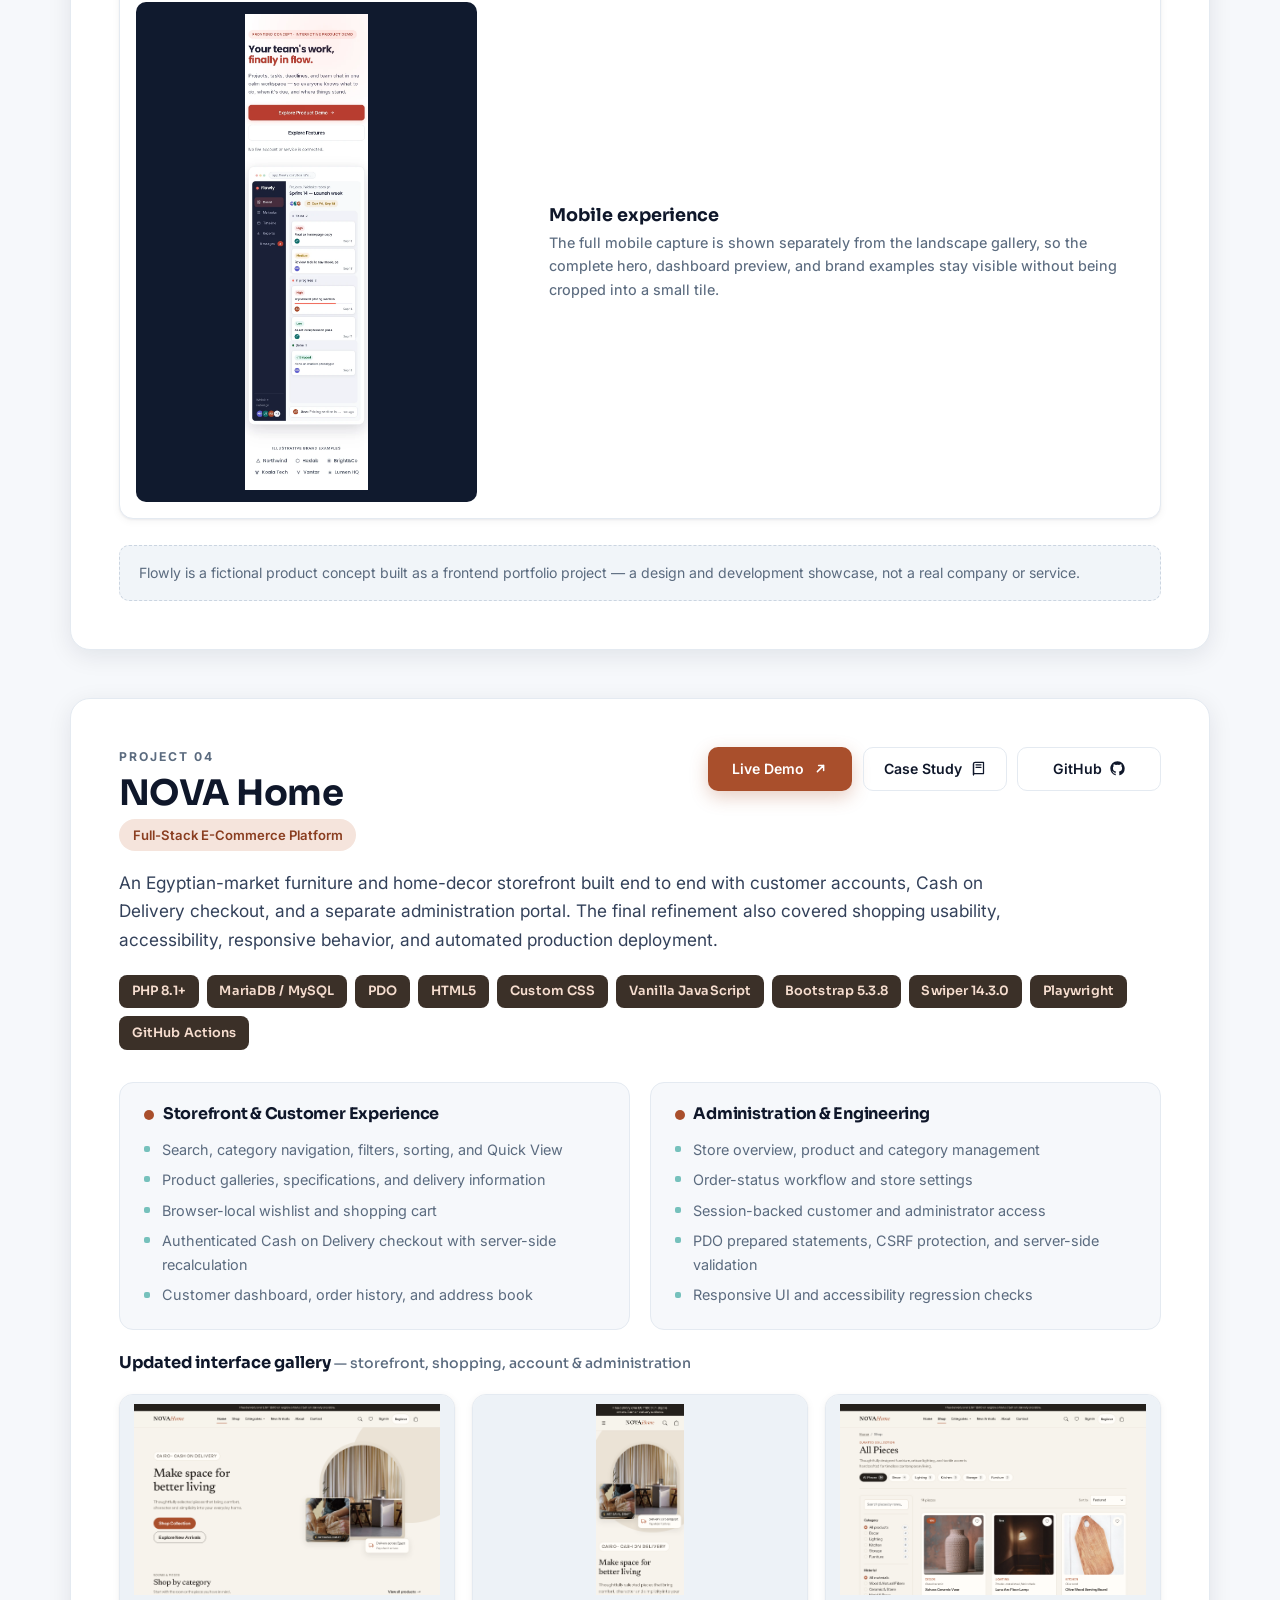
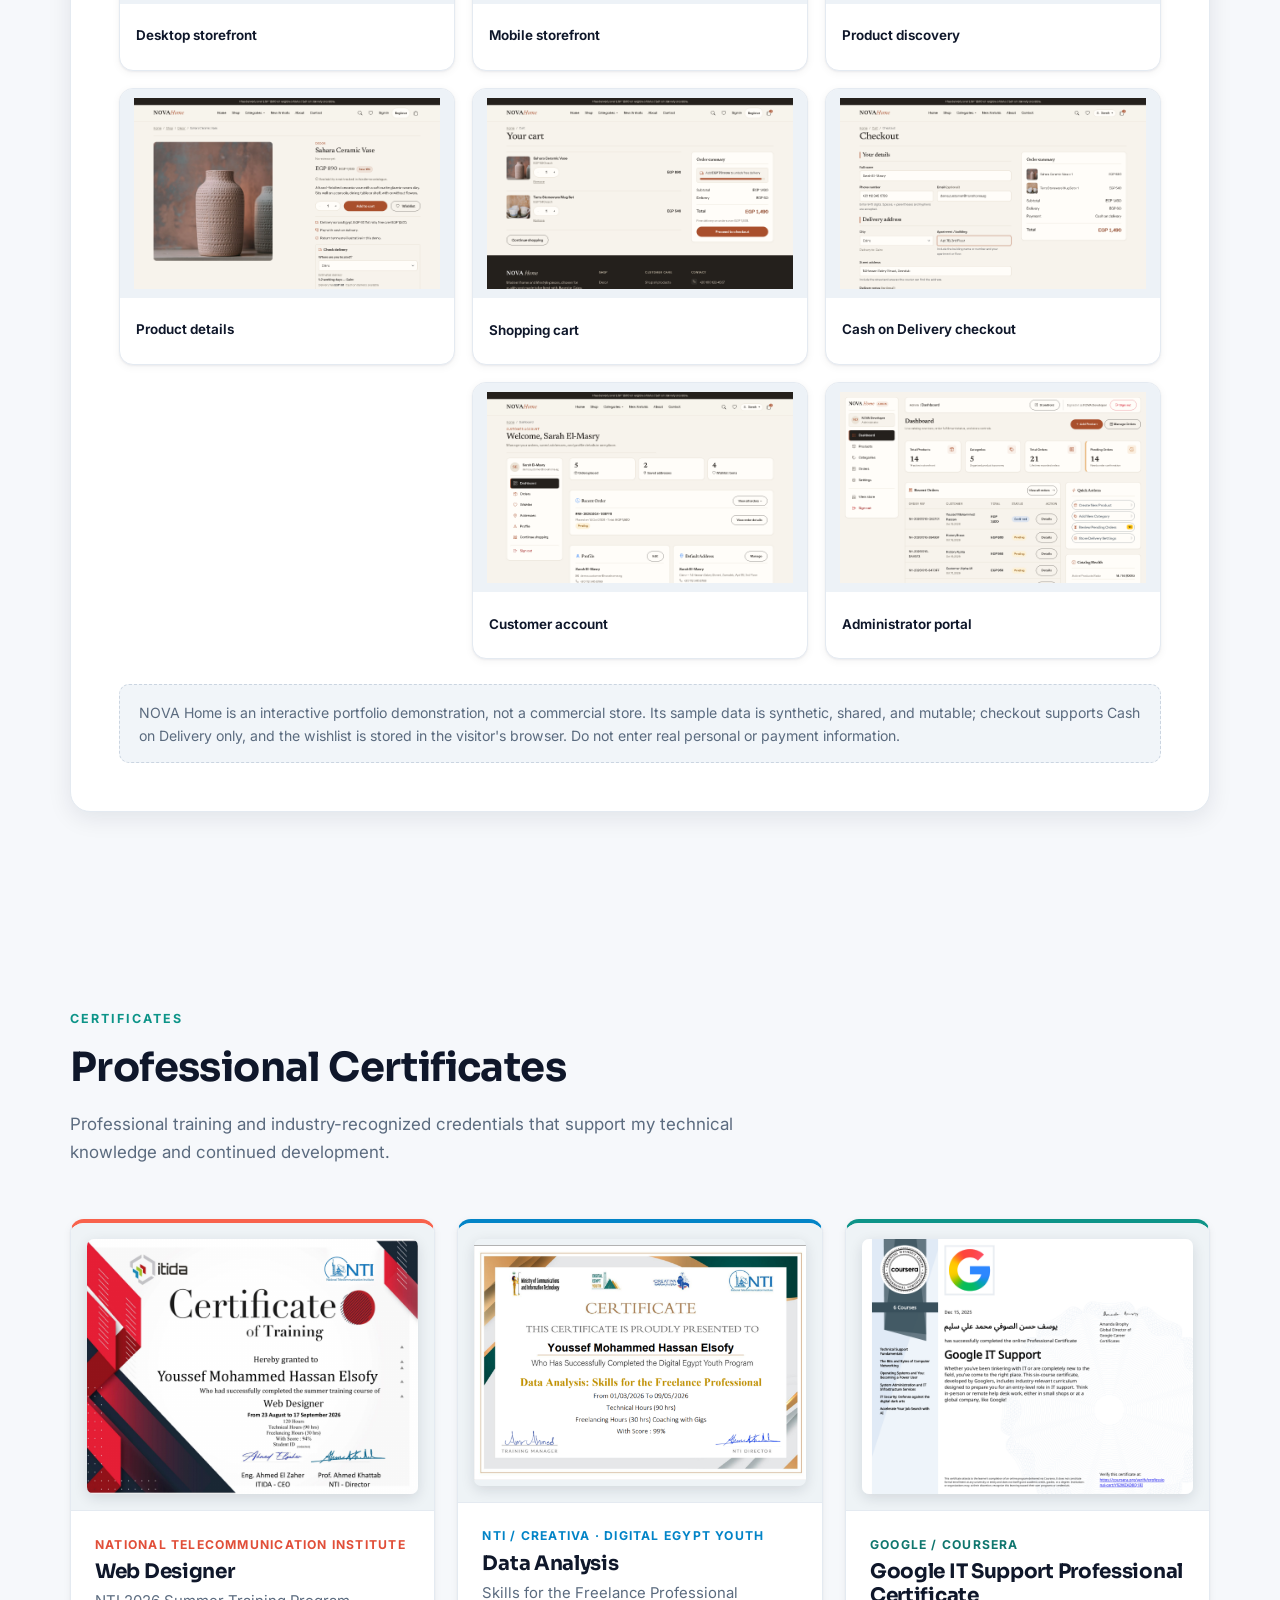
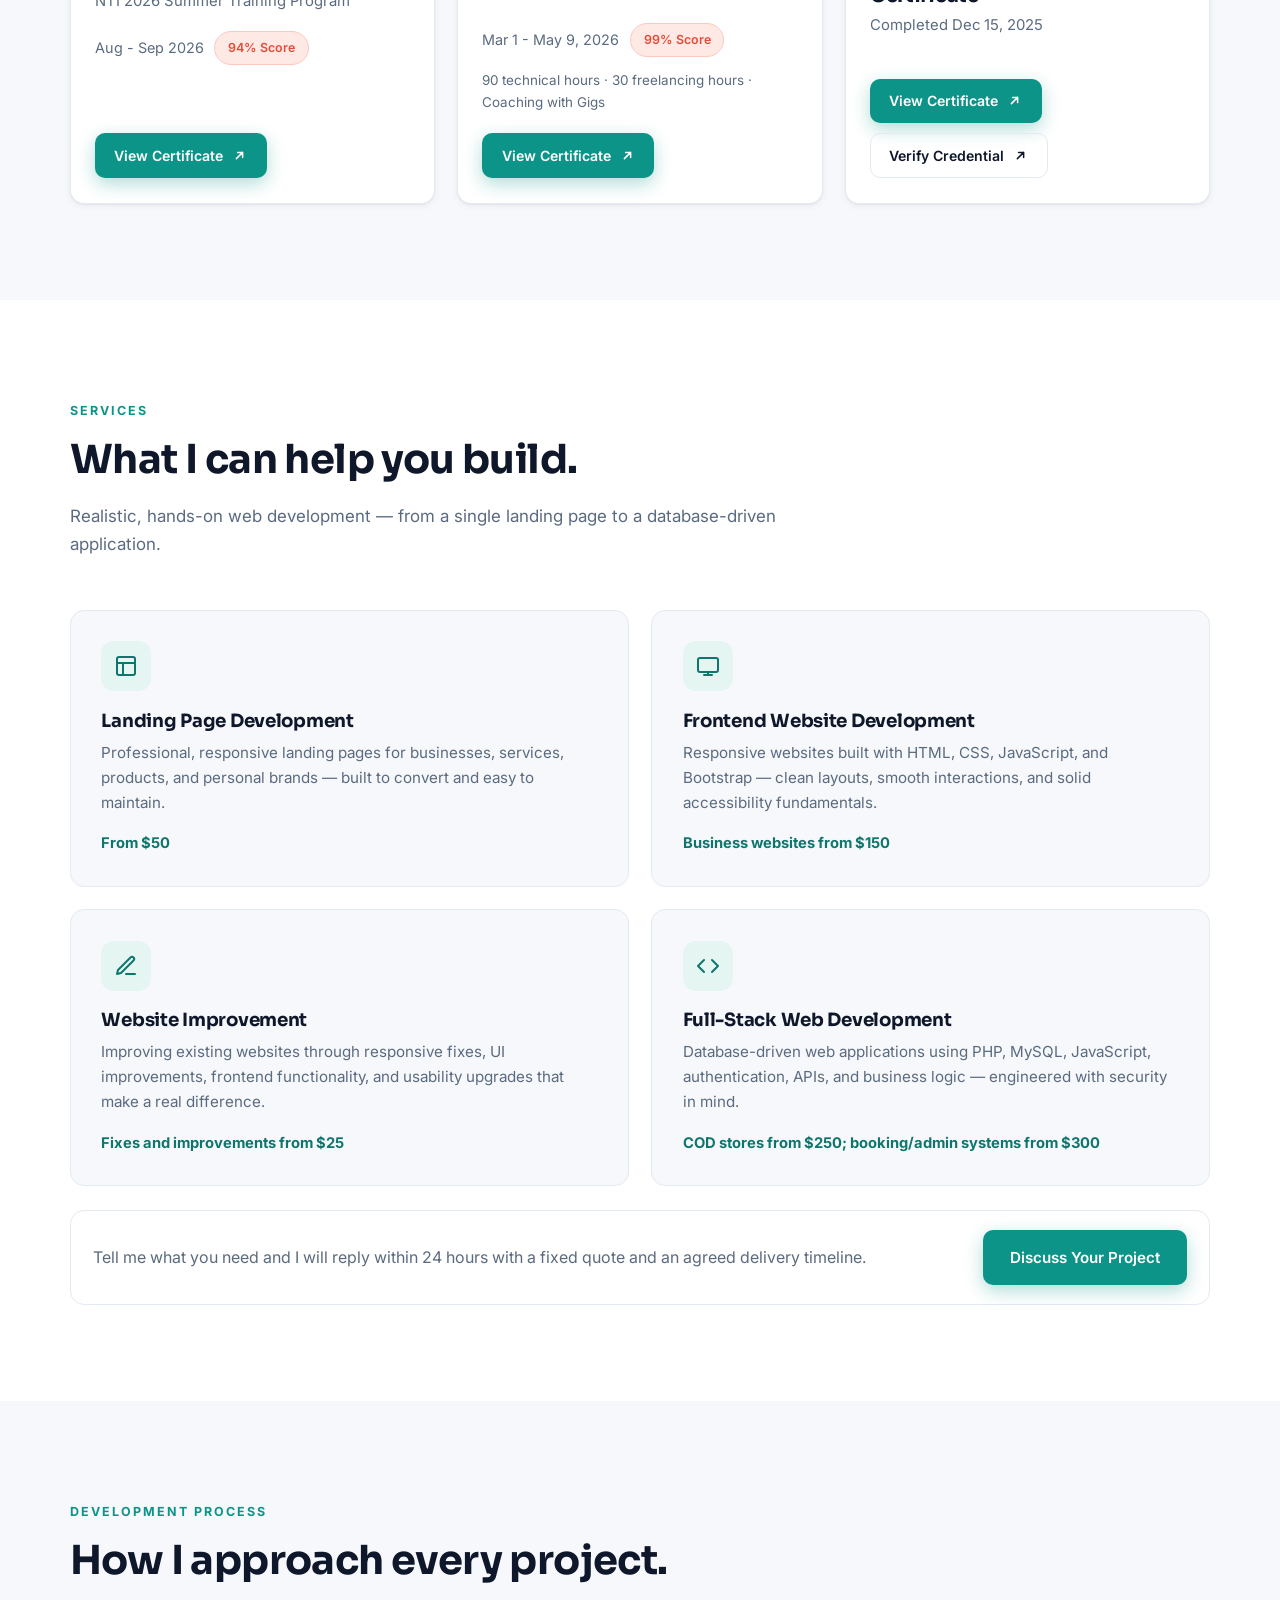
==== commit de342639: "Use consistent GitHub repository icons" ====
--- a/index.html
+++ b/index.html
@@ -357,7 +357,7 @@
               </a>
               <a class="btn btn-ghost btn-sm" href="https://github.com/youssefmohammed12/Launchboard" target="_blank" rel="noopener noreferrer" aria-label="Open the Launchboard GitHub repository in a new tab">
                 GitHub
-                <svg viewBox="0 0 24 24" width="15" height="15" fill="currentColor" aria-hidden="true"><path d="M12 .5C5.65.5.5 5.65.5 12c0 5.08 3.29 9.39 7.86 10.91.58.11.79-.25.79-.55v-2.15c-3.2.7-3.87-1.36-3.87-1.36-.52-1.33-1.28-1.68-1.28-1.68-1.04-.71.08-.7.08-.7 1.15.08 1.76 1.19 1.76 1.19 1.03 1.75 2.69 1.25 3.34.95.1-.74.4-1.25.72-1.54-2.55-.29-5.24-1.28-5.24-5.69 0-1.26.45-2.28 1.19-3.09-.12-.29-.52-1.46.11-3.05 0 0 .97-.31 3.17 1.18a11 11 0 0 1 5.78 0c2.2-1.49 3.17-1.18 3.17-1.18.63 1.59.23 2.76.11 3.05.74.81.78 2.13v3.16c0 .31.21.67.8.55A11.51 11.51 0 0 0 23.5 12C23.5 5.65 18.35.5 12 .5z"/></svg>
+                <svg viewBox="0 0 24 24" width="15" height="15" fill="currentColor" aria-hidden="true"><path d="M12 .5C5.65.5.5 5.65.5 12c0 5.08 3.29 9.39 7.86 10.91.58.11.79-.25.79-.55v-2.15c-3.2.7-3.87-1.36-3.87-1.36-.52-1.33-1.28-1.68-1.28-1.68-1.04-.71.08-.7.08-.7 1.15.08 1.76 1.19 1.76 1.19 1.03 1.75 2.69 1.25 3.34.95.1-.74.4-1.25.72-1.54-2.55-.29-5.24-1.28-5.24-5.69 0-1.26.45-2.28 1.19-3.09-.12-.29-.52-1.46.11-3.05 0 0 .97-.31 3.17 1.18a11 11 0 0 1 5.78 0c2.2-1.49 3.17-1.18 3.17-1.18.63 1.59.23 2.76.11 3.05.74.81 1.19 1.83 1.19 3.09 0 4.42-2.7 5.39-5.26 5.68.41.36.78 1.05.78 2.13v3.16c0 .31.21.67.8.55A11.51 11.51 0 0 0 23.5 12C23.5 5.65 18.35.5 12 .5z"/></svg>
               </a>
             </div>
           </header>
@@ -430,7 +430,7 @@
               </a>
               <a class="btn btn-ghost btn-sm" href="https://github.com/youssefmohammed12/hospital-project" target="_blank" rel="noopener noreferrer" aria-label="Open the HealthBridge GitHub repository in a new tab">
                 GitHub
-                <svg viewBox="0 0 24 24" width="15" height="15" fill="currentColor" aria-hidden="true"><path d="M12 .5C5.65.5.5 5.65.5 12c0 5.08 3.29 9.39 7.86 10.91.58.11.79-.25.79-.55v-2.15c-3.2.7-3.87-1.36-3.87-1.36-.52-1.33-1.28-1.68-1.28-1.68-1.04-.71.08-.7.08-.7 1.15.08 1.76 1.19 1.76 1.19 1.03 1.75 2.69 1.25 3.34.95.1-.74.4-1.25.72-1.54-2.55-.29-5.24-1.28-5.24-5.69 0-1.26.45-2.28 1.19-3.09-.12-.29-.52-1.46.11-3.05 0 0 .97-.31 3.17 1.18a11 11 0 0 1 5.78 0c2.2-1.49 3.17-1.18 3.17-1.18.63 1.59.23 2.76.11 3.05.74.81.78 2.13v3.16c0 .31.21.67.8.55A11.51 11.51 0 0 0 23.5 12C23.5 5.65 18.35.5 12 .5z"/></svg>
+                <svg viewBox="0 0 24 24" width="15" height="15" fill="currentColor" aria-hidden="true"><path d="M12 .5C5.65.5.5 5.65.5 12c0 5.08 3.29 9.39 7.86 10.91.58.11.79-.25.79-.55v-2.15c-3.2.7-3.87-1.36-3.87-1.36-.52-1.33-1.28-1.68-1.28-1.68-1.04-.71.08-.7.08-.7 1.15.08 1.76 1.19 1.76 1.19 1.03 1.75 2.69 1.25 3.34.95.1-.74.4-1.25.72-1.54-2.55-.29-5.24-1.28-5.24-5.69 0-1.26.45-2.28 1.19-3.09-.12-.29-.52-1.46.11-3.05 0 0 .97-.31 3.17 1.18a11 11 0 0 1 5.78 0c2.2-1.49 3.17-1.18 3.17-1.18.63 1.59.23 2.76.11 3.05.74.81 1.19 1.83 1.19 3.09 0 4.42-2.7 5.39-5.26 5.68.41.36.78 1.05.78 2.13v3.16c0 .31.21.67.8.55A11.51 11.51 0 0 0 23.5 12C23.5 5.65 18.35.5 12 .5z"/></svg>
               </a>
             </div>
           </header>
@@ -600,7 +600,7 @@
               </a>
               <a class="btn btn-ghost btn-sm" href="https://github.com/youssefmohammed12/Flowly" target="_blank" rel="noopener noreferrer" aria-label="Open the Flowly GitHub repository in a new tab">
                 GitHub
-                <svg viewBox="0 0 24 24" width="15" height="15" fill="currentColor" aria-hidden="true"><path d="M12 .5C5.65.5.5 5.65.5 12c0 5.08 3.29 9.39 7.86 10.91.58.11.79-.25.79-.55v-2.15c-3.2.7-3.87-1.36-3.87-1.36-.52-1.33-1.28-1.68-1.28-1.68-1.04-.71.08-.7.08-.7 1.15.08 1.76 1.19 1.76 1.19 1.03 1.75 2.69 1.25 3.34.95.1-.74.4-1.25.72-1.54-2.55-.29-5.24-1.28-5.24-5.69 0-1.26.45-2.28 1.19-3.09-.12-.29-.52-1.46.11-3.05 0 0 .97-.31 3.17 1.18a11 11 0 0 1 5.78 0c2.2-1.49 3.17-1.18 3.17-1.18.63 1.59.23 2.76.11 3.05.74.81.78 2.13v3.16c0 .31.21.67.8.55A11.51 11.51 0 0 0 23.5 12C23.5 5.65 18.35.5 12 .5z"/></svg>
+                <svg viewBox="0 0 24 24" width="15" height="15" fill="currentColor" aria-hidden="true"><path d="M12 .5C5.65.5.5 5.65.5 12c0 5.08 3.29 9.39 7.86 10.91.58.11.79-.25.79-.55v-2.15c-3.2.7-3.87-1.36-3.87-1.36-.52-1.33-1.28-1.68-1.28-1.68-1.04-.71.08-.7.08-.7 1.15.08 1.76 1.19 1.76 1.19 1.03 1.75 2.69 1.25 3.34.95.1-.74.4-1.25.72-1.54-2.55-.29-5.24-1.28-5.24-5.69 0-1.26.45-2.28 1.19-3.09-.12-.29-.52-1.46.11-3.05 0 0 .97-.31 3.17 1.18a11 11 0 0 1 5.78 0c2.2-1.49 3.17-1.18 3.17-1.18.63 1.59.23 2.76.11 3.05.74.81 1.19 1.83 1.19 3.09 0 4.42-2.7 5.39-5.26 5.68.41.36.78 1.05.78 2.13v3.16c0 .31.21.67.8.55A11.51 11.51 0 0 0 23.5 12C23.5 5.65 18.35.5 12 .5z"/></svg>
               </a>
             </div>
           </header>
@@ -698,7 +698,7 @@
               </a>
               <a class="btn btn-ghost btn-sm" href="https://github.com/youssefmohammed12/Nova" target="_blank" rel="noopener noreferrer" aria-label="Open the NOVA Home GitHub repository in a new tab">
                 GitHub
-                <svg viewBox="0 0 24 24" width="15" height="15" fill="currentColor" aria-hidden="true"><path d="M12 .5C5.65.5.5 5.65.5 12c0 5.08 3.29 9.39 7.86 10.91.58.11.79-.25.79-.55v-2.15c-3.2.7-3.87-1.36-3.87-1.36-.52-1.33-1.28-1.68-1.28-1.68-1.04-.71.08-.7.08-.7 1.15.08 1.76 1.19 1.76 1.19 1.03 1.75 2.69 1.25 3.34.95.1-.74.4-1.25.72-1.54-2.55-.29-5.24-1.28-5.24-5.69 0-1.26.45-2.28 1.19-3.09-.12-.29-.52-1.46.11-3.05 0 0 .97-.31 3.17 1.18a11 11 0 0 1 5.78 0c2.2-1.49 3.17-1.18 3.17-1.18.63 1.59.23 2.76.11 3.05.74.81.78 2.13v3.16c0 .31.21.67.8.55A11.51 11.51 0 0 0 23.5 12C23.5 5.65 18.35.5 12 .5z"/></svg>
+                <svg viewBox="0 0 24 24" width="15" height="15" fill="currentColor" aria-hidden="true"><path d="M12 .5C5.65.5.5 5.65.5 12c0 5.08 3.29 9.39 7.86 10.91.58.11.79-.25.79-.55v-2.15c-3.2.7-3.87-1.36-3.87-1.36-.52-1.33-1.28-1.68-1.28-1.68-1.04-.71.08-.7.08-.7 1.15.08 1.76 1.19 1.76 1.19 1.03 1.75 2.69 1.25 3.34.95.1-.74.4-1.25.72-1.54-2.55-.29-5.24-1.28-5.24-5.69 0-1.26.45-2.28 1.19-3.09-.12-.29-.52-1.46.11-3.05 0 0 .97-.31 3.17 1.18a11 11 0 0 1 5.78 0c2.2-1.49 3.17-1.18 3.17-1.18.63 1.59.23 2.76.11 3.05.74.81 1.19 1.83 1.19 3.09 0 4.42-2.7 5.39-5.26 5.68.41.36.78 1.05.78 2.13v3.16c0 .31.21.67.8.55A11.51 11.51 0 0 0 23.5 12C23.5 5.65 18.35.5 12 .5z"/></svg>
               </a>
             </div>
           </header>
--- a/css/styles.css
+++ b/css/styles.css
@@ -607,7 +607,19 @@
 }
 #project-flowly .project-cat { color: var(--coral-dark); background: var(--coral-soft); }
 #project-nova-home .project-cat { color: #8a3e20; background: #f5e4dc; }
-.project-links { display: flex; gap: .6rem; flex-wrap: wrap; }
+.project-links {
+  display: flex;
+  align-items: center;
+  gap: .65rem;
+  flex-wrap: wrap;
+}
+.project-links .btn {
+  min-width: 9rem;
+  min-height: 2.65rem;
+  padding: .6rem 1.05rem;
+  justify-content: center;
+}
+.project-links .btn svg { flex: 0 0 auto; }
 
 .project-desc { font-size: 1.08rem; color: #33415a; max-width: 56rem; }
 
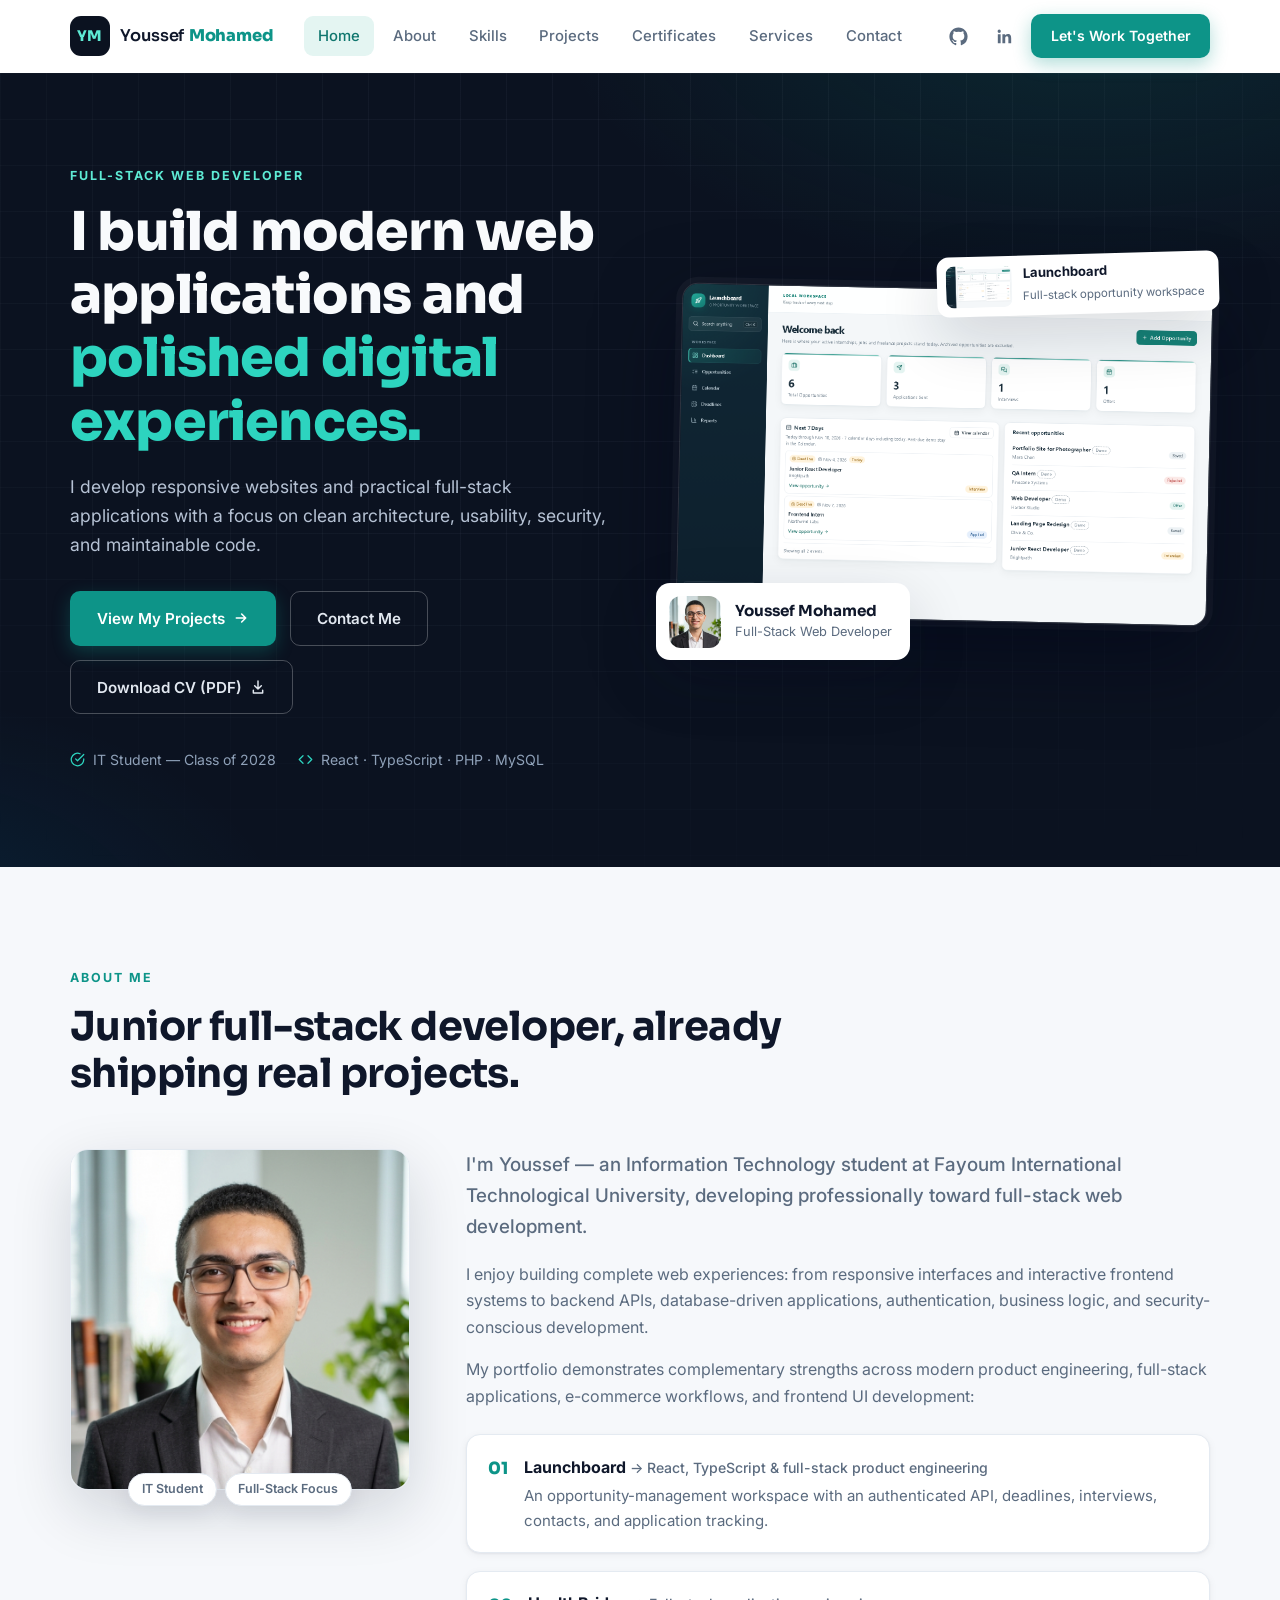
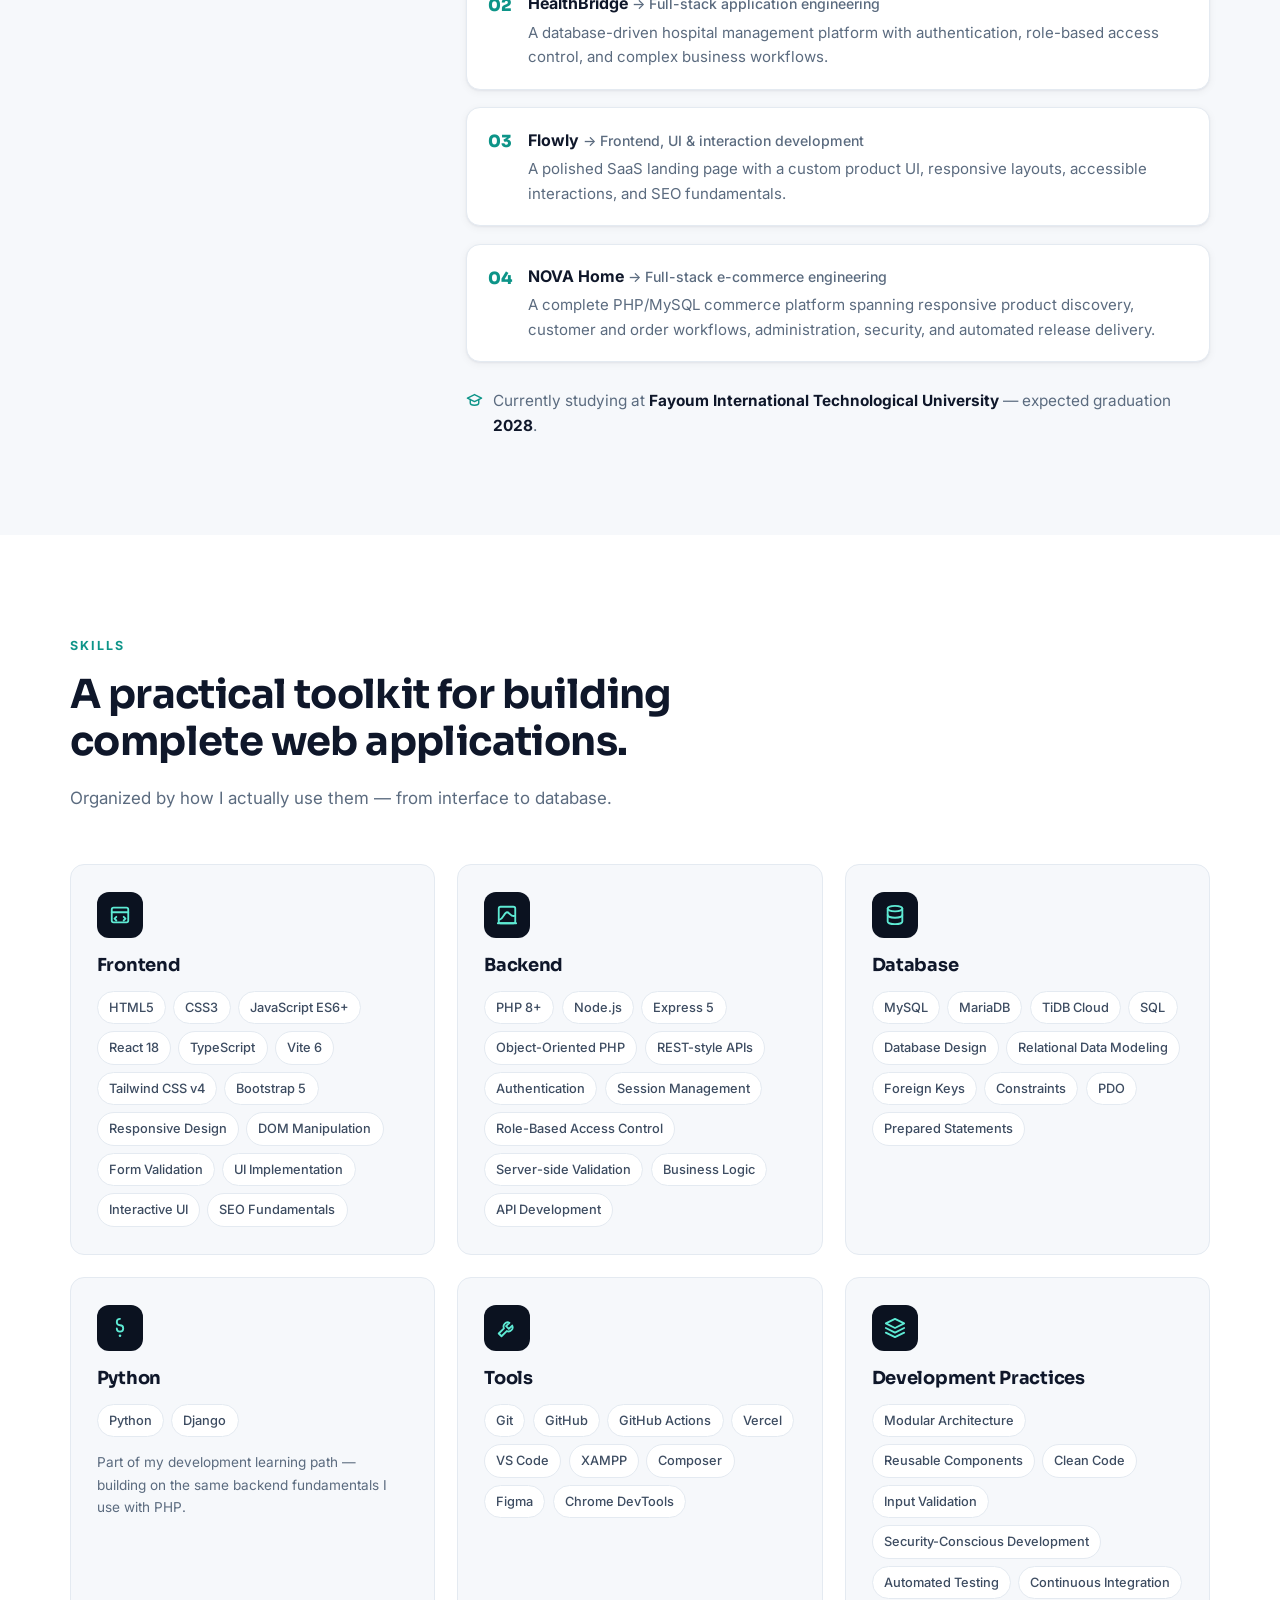
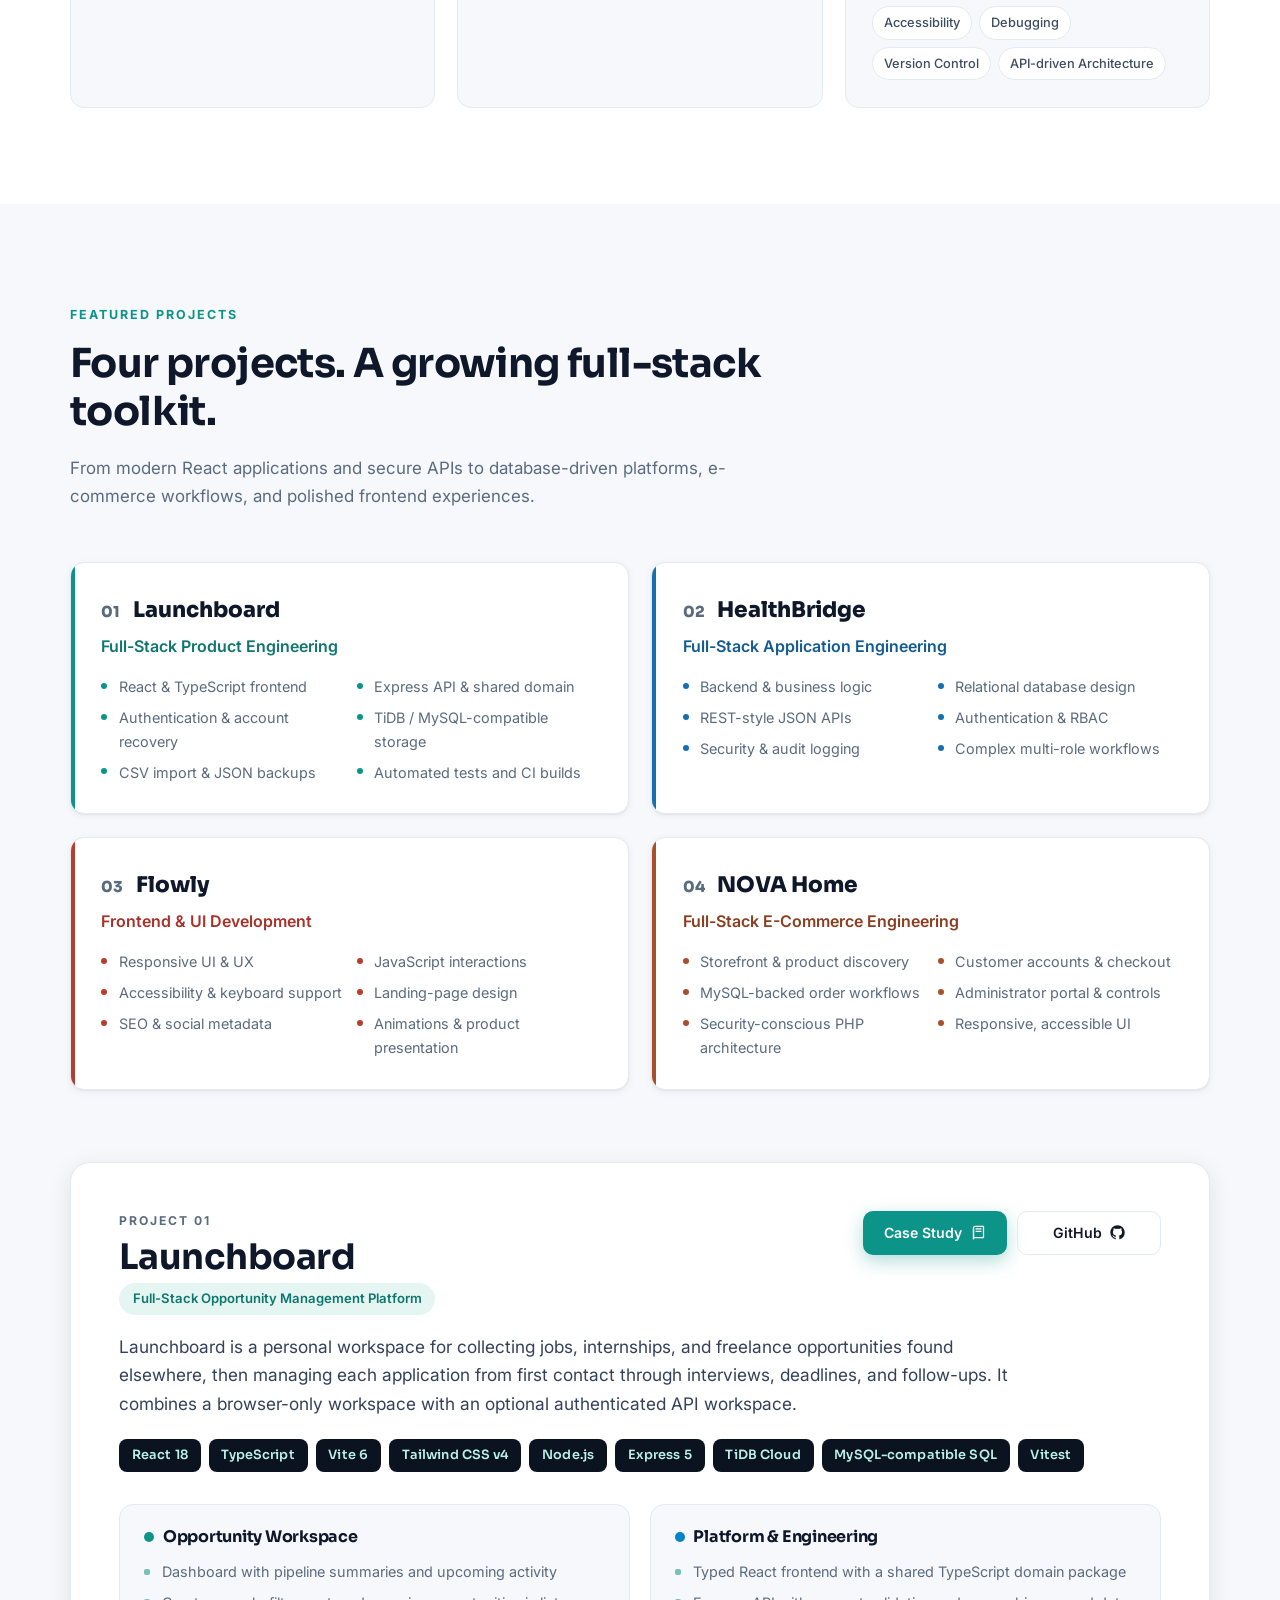
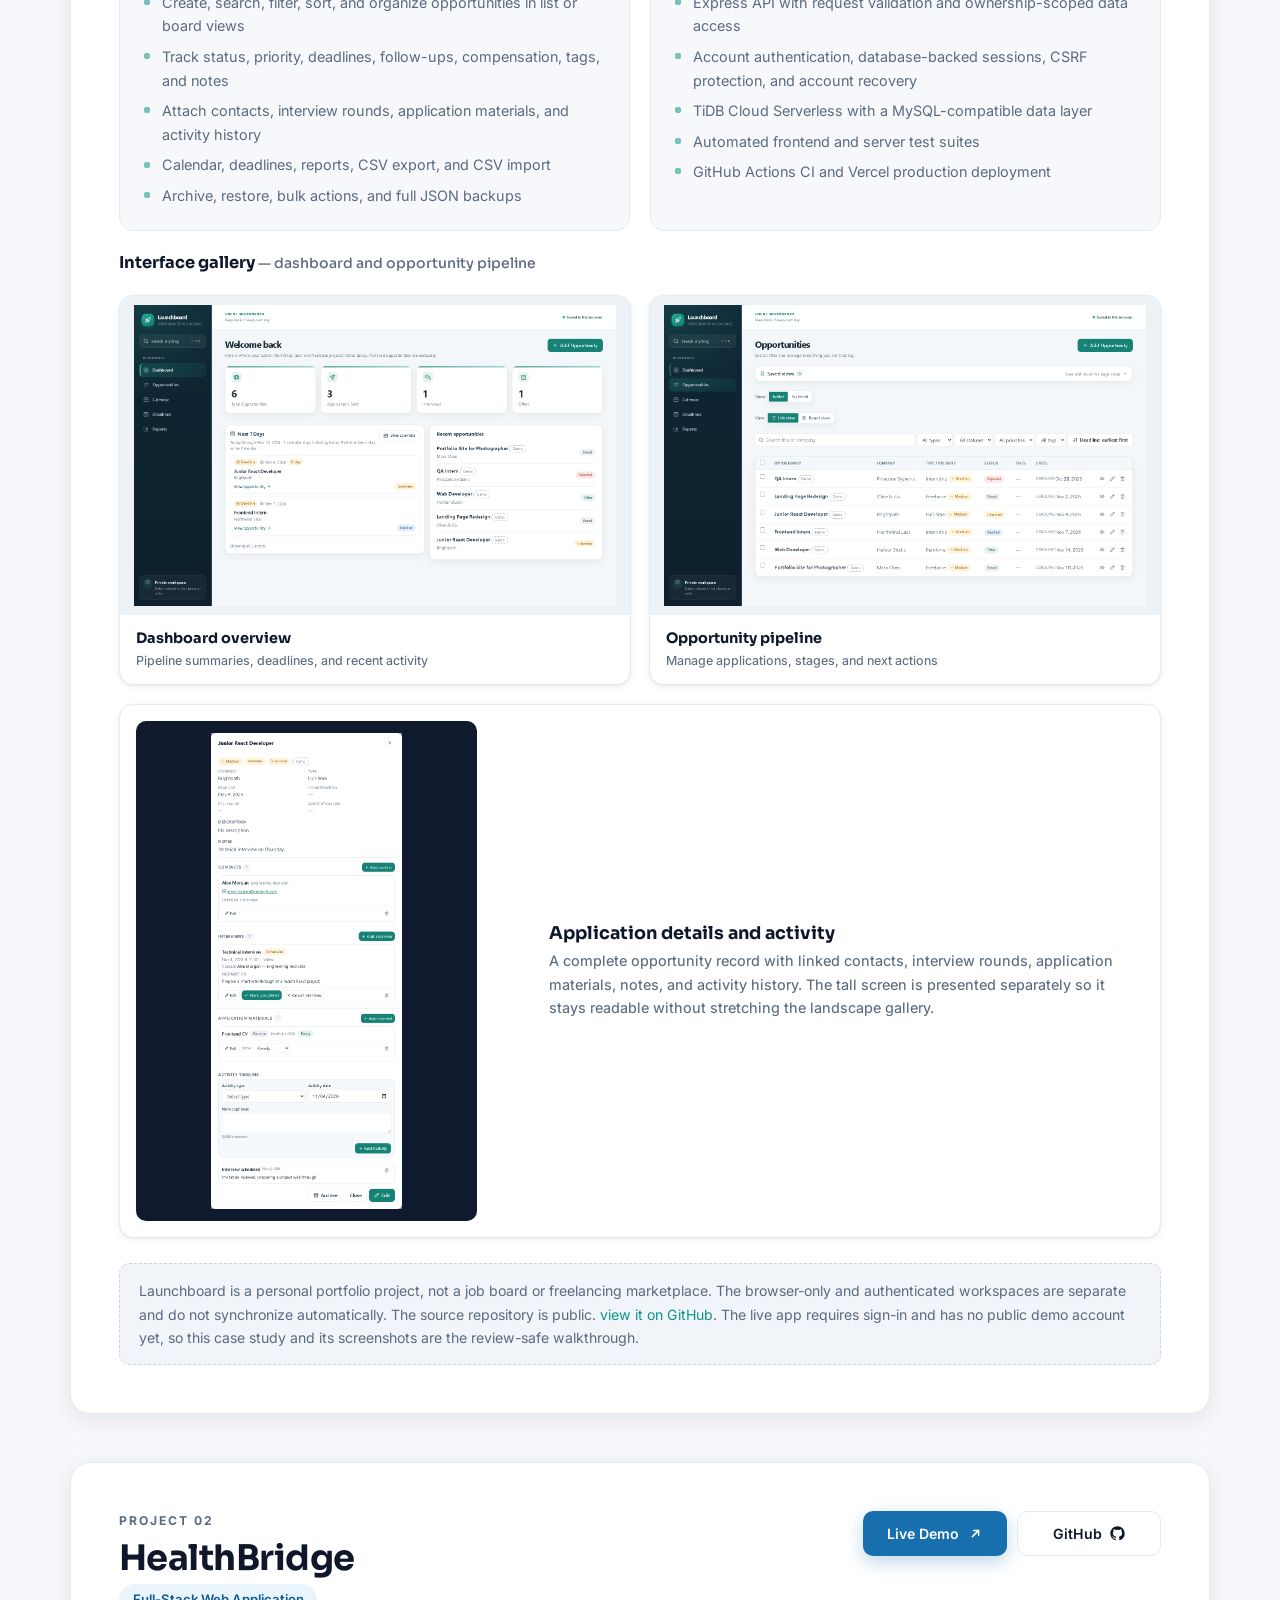
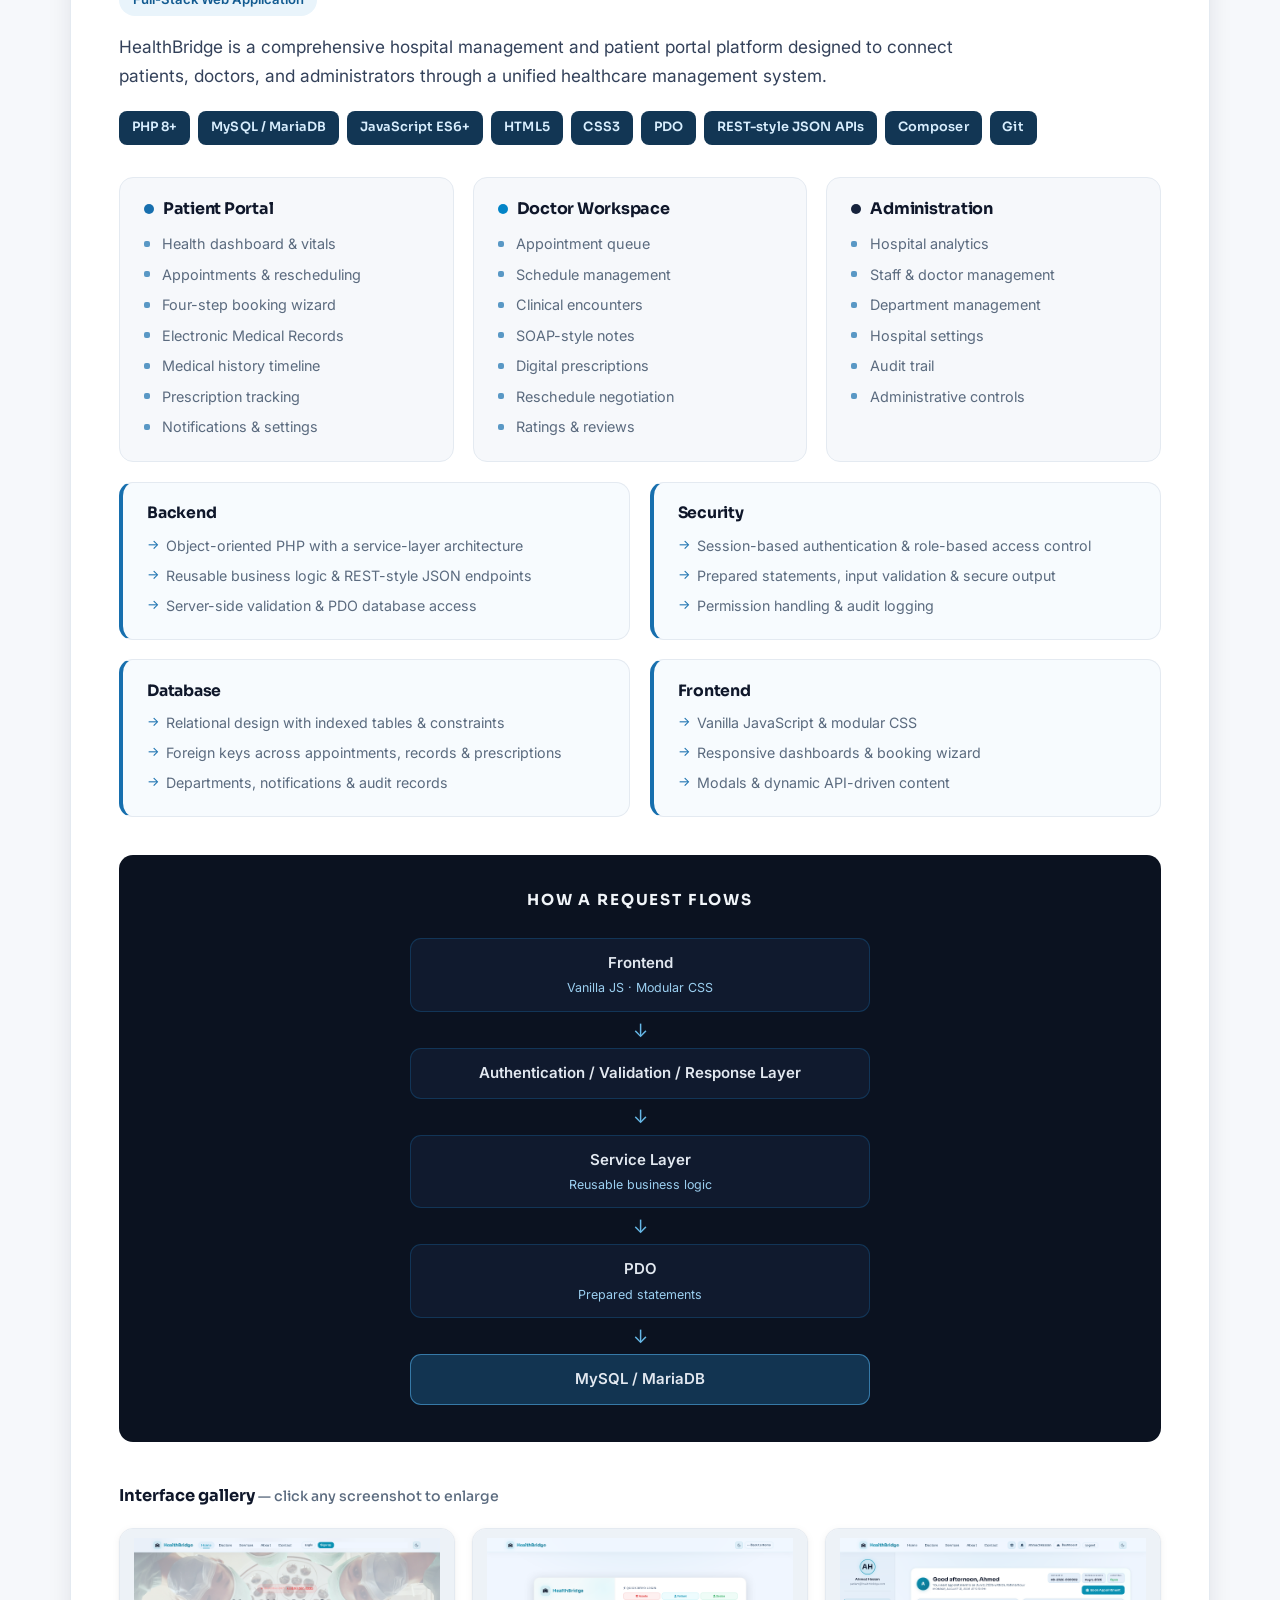
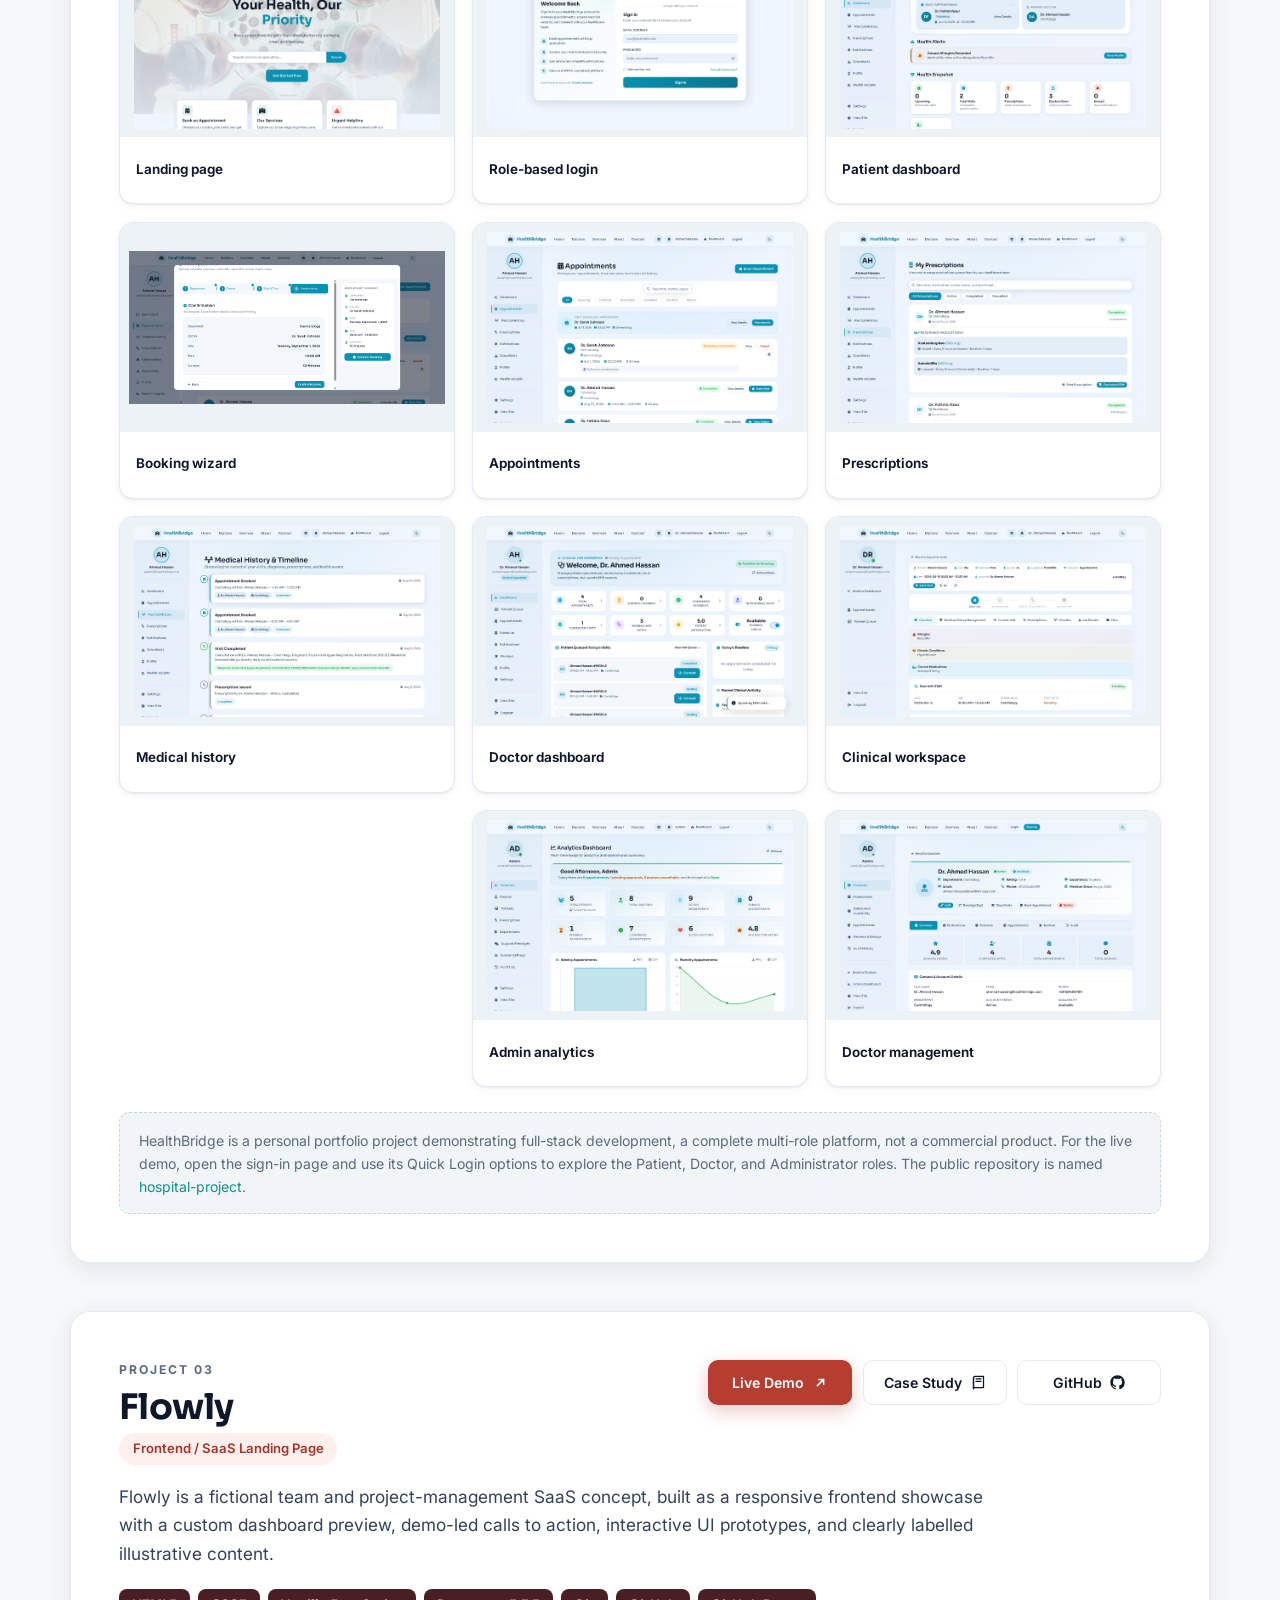
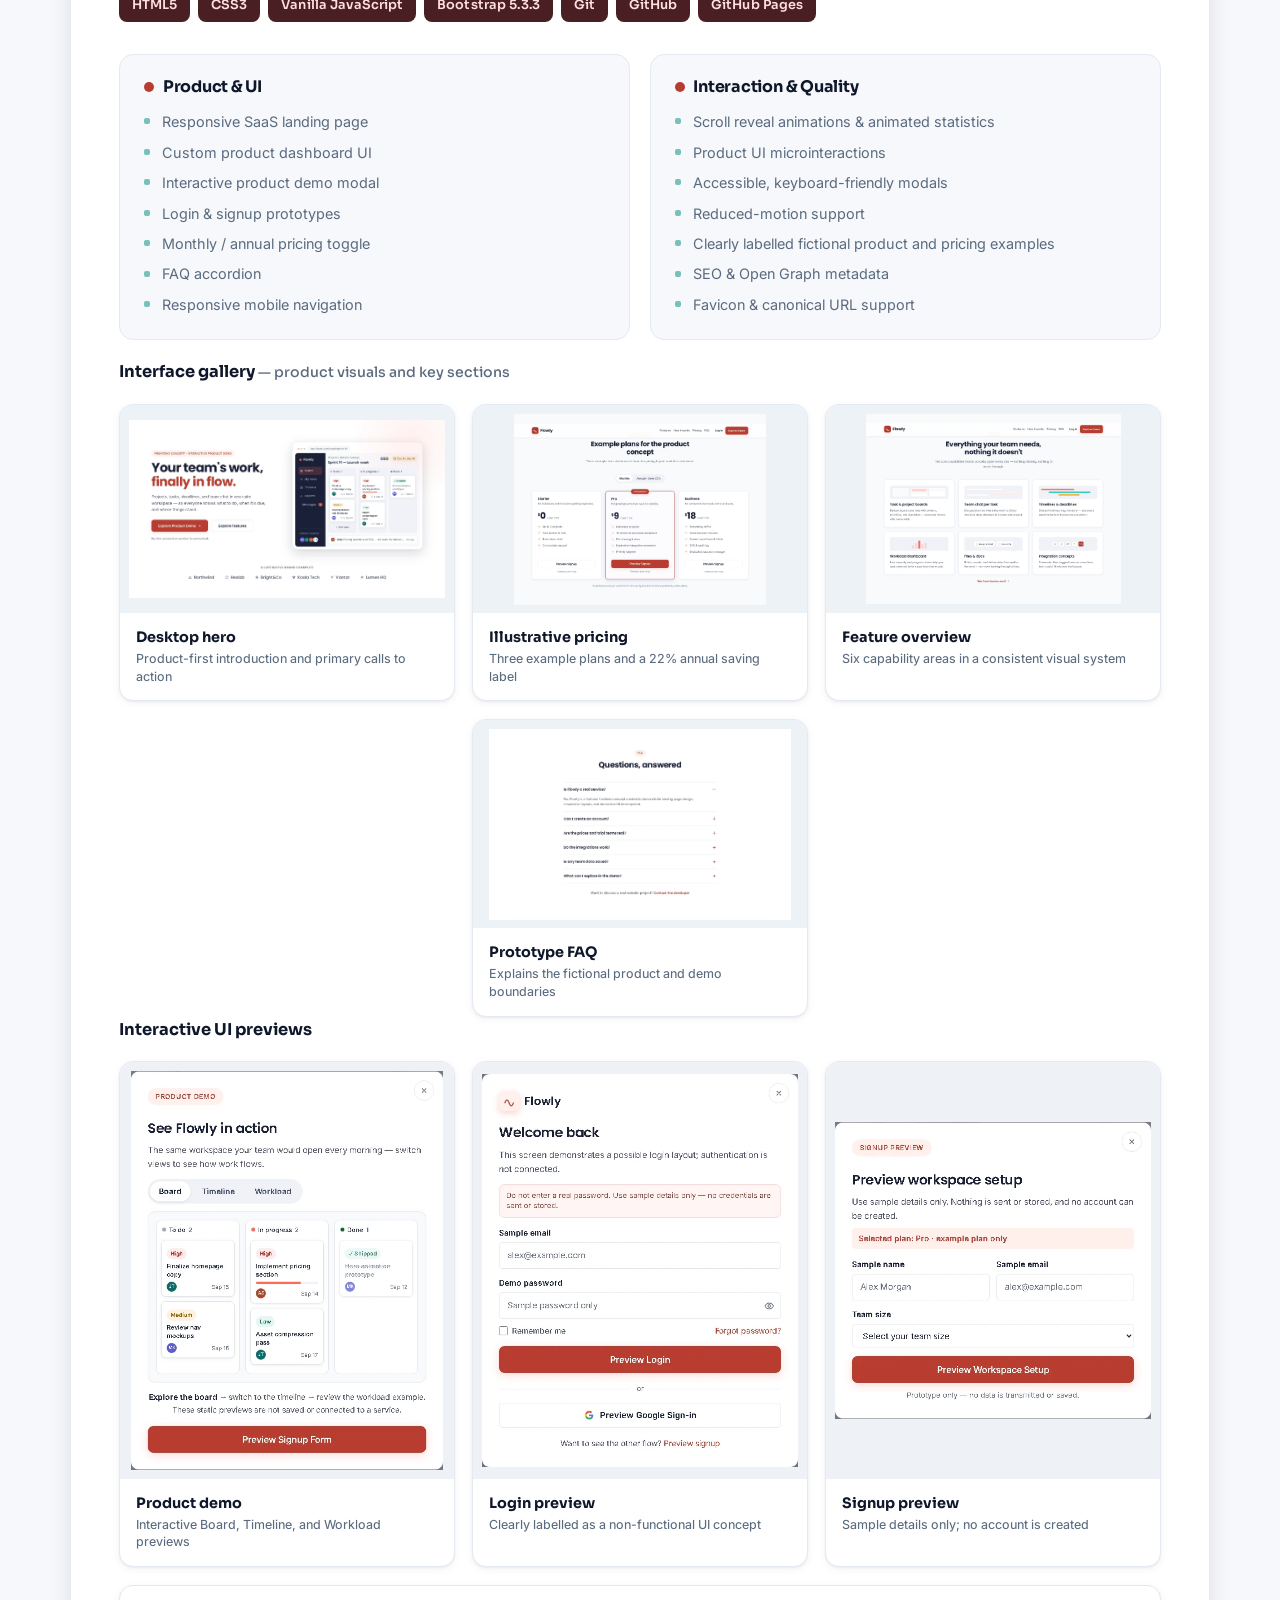
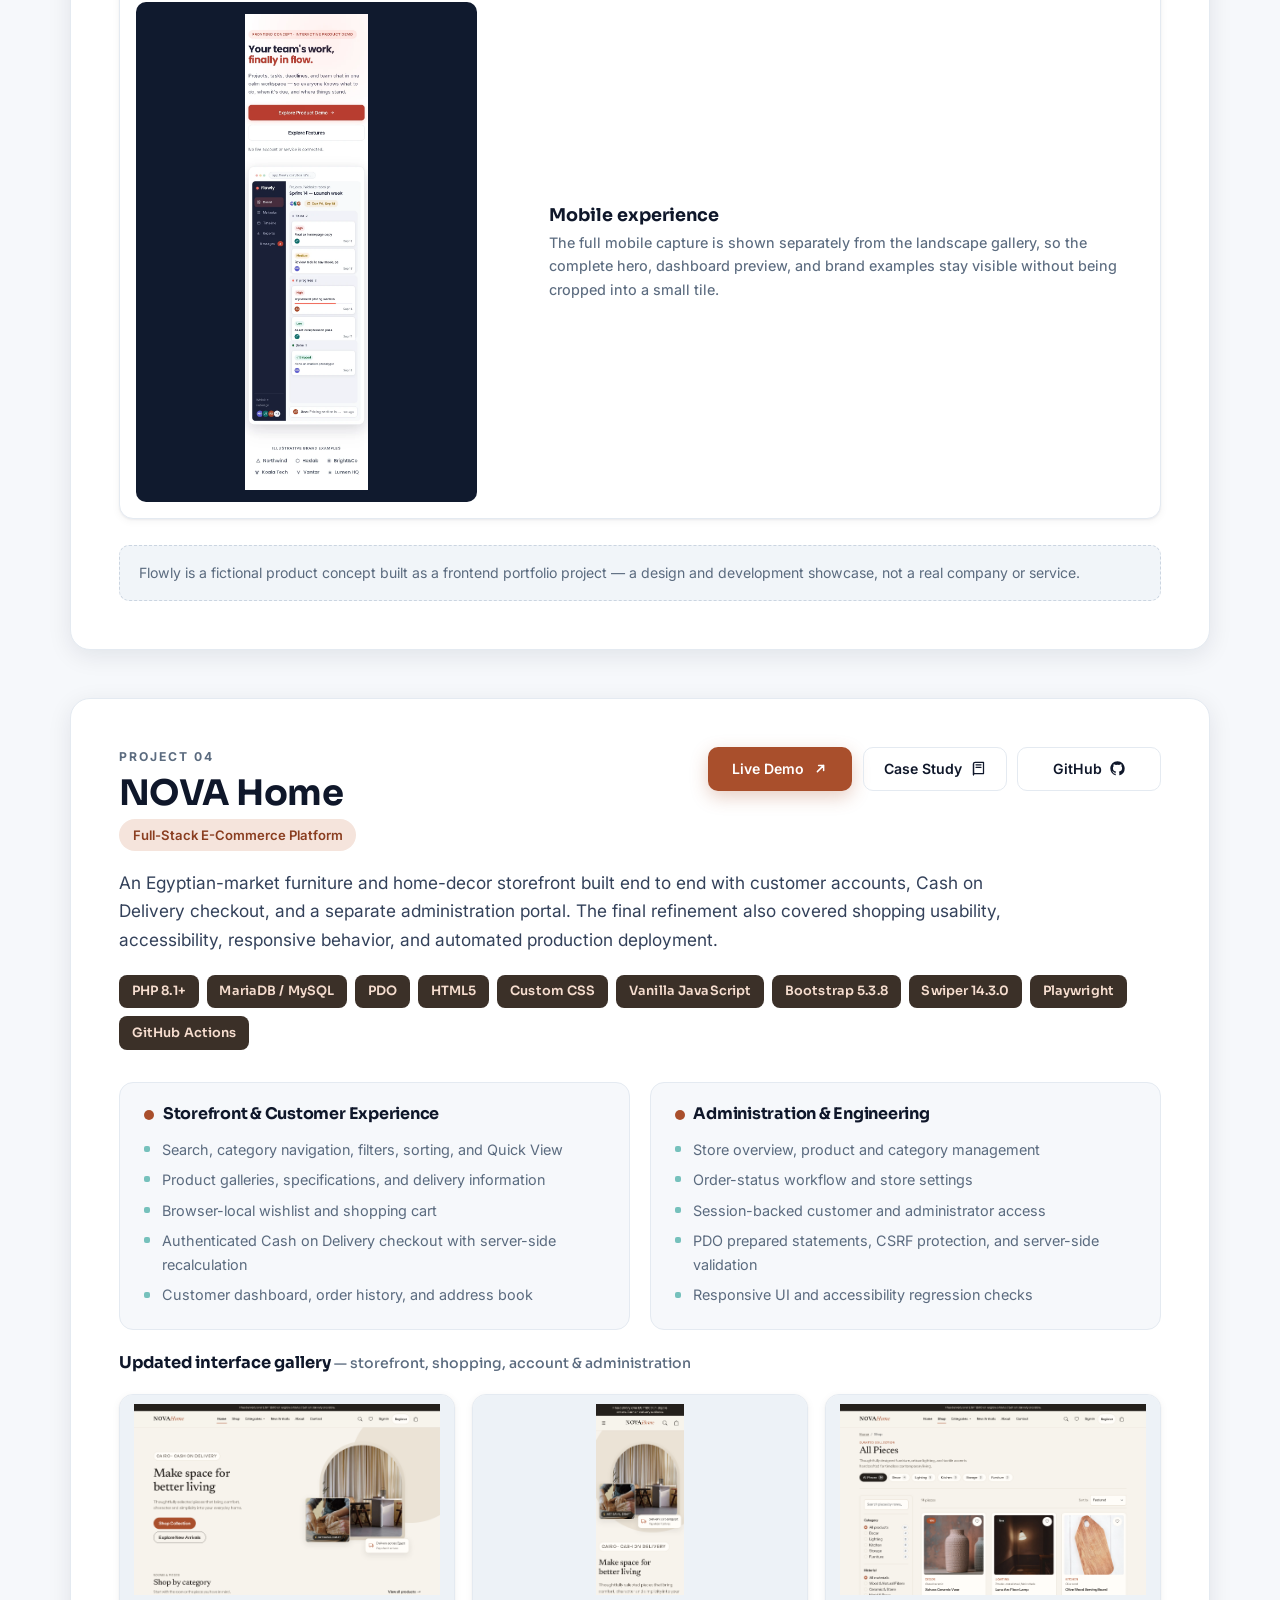
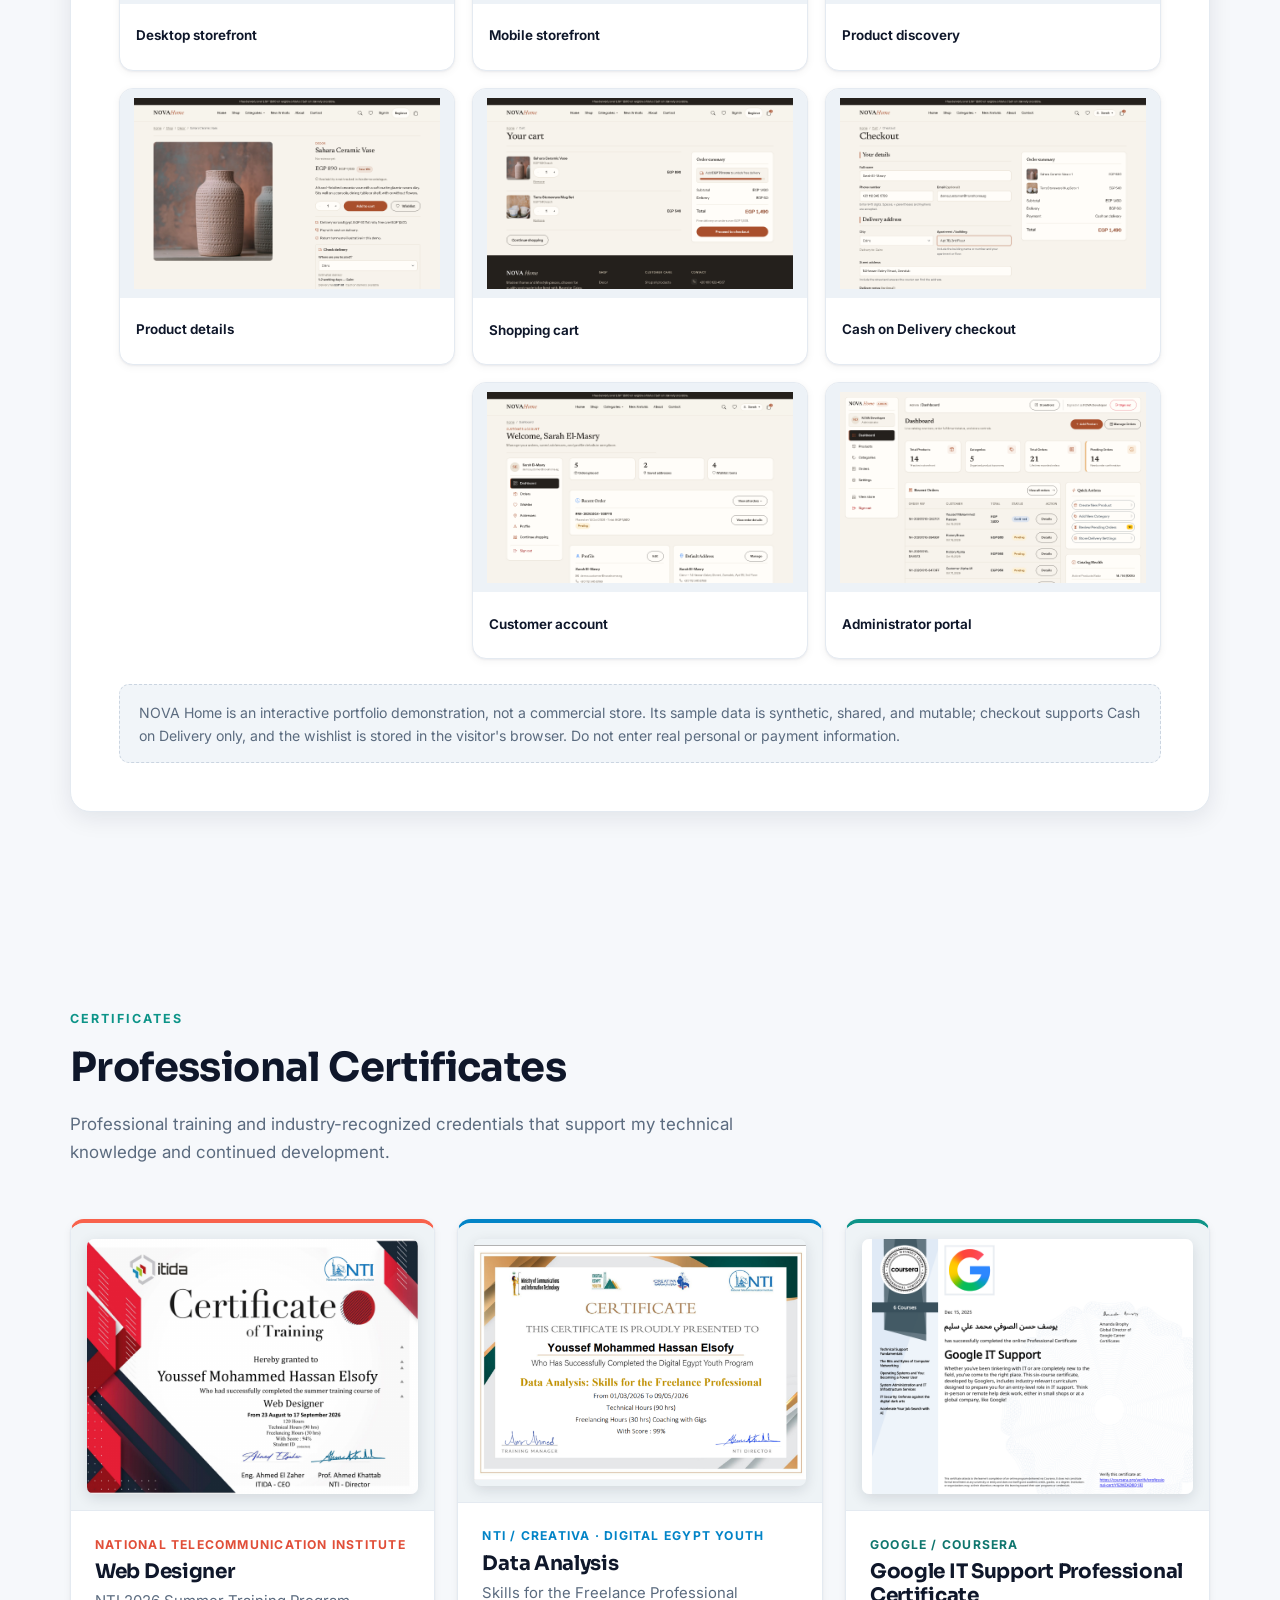
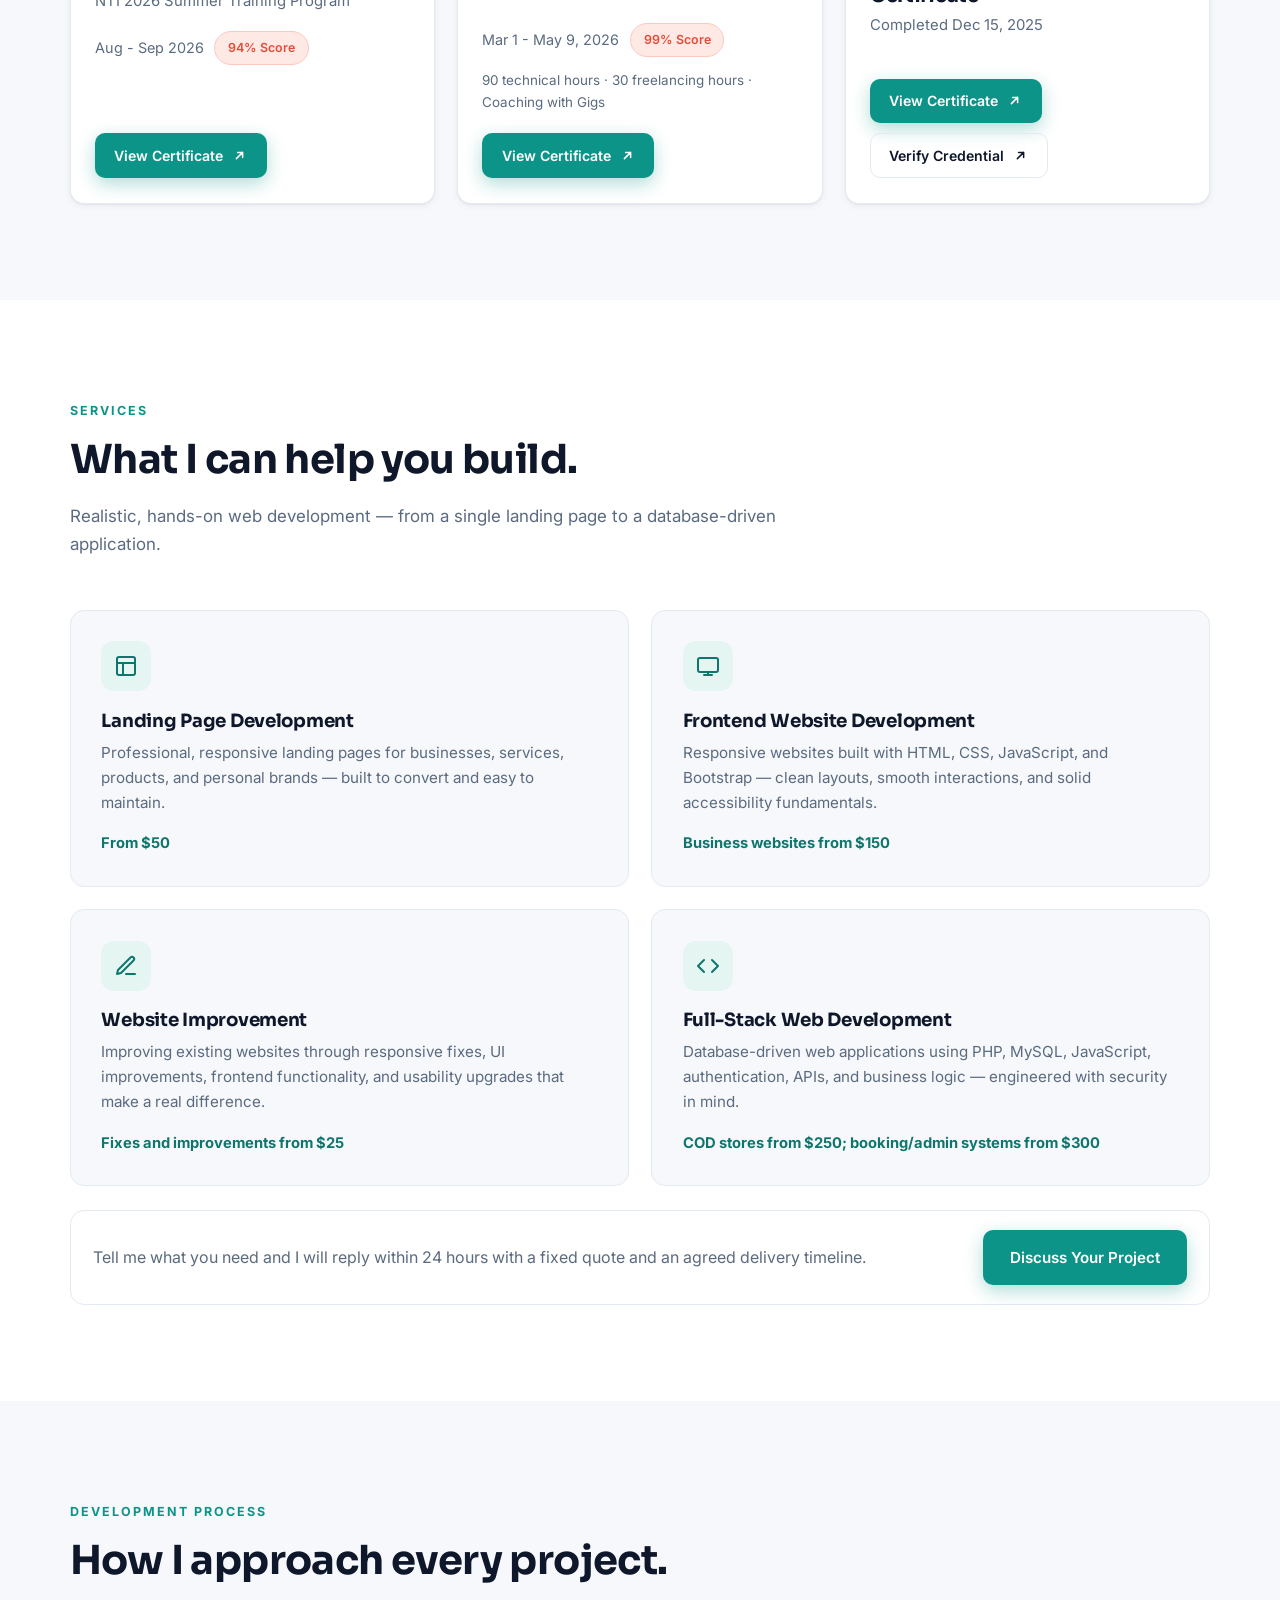
==== commit d063bc43: "Apply unique project button accents" ====
--- a/index.html
+++ b/index.html
@@ -424,7 +424,7 @@
               <p class="project-cat">Full-Stack Web Application</p>
             </div>
             <div class="project-links" aria-label="HealthBridge project actions">
-              <a class="btn btn-primary btn-sm" href="https://youssefhealthbridge.freehosting.dev/" target="_blank" rel="noopener noreferrer" aria-label="Open the HealthBridge live demo in a new tab">
+              <a class="btn btn-primary btn-sm btn-healthbridge" href="https://youssefhealthbridge.freehosting.dev/" target="_blank" rel="noopener noreferrer" aria-label="Open the HealthBridge live demo in a new tab">
                 Live Demo
                 <svg viewBox="0 0 24 24" width="15" height="15" fill="none" stroke="currentColor" stroke-width="2.4" stroke-linecap="round" stroke-linejoin="round" aria-hidden="true"><path d="M7 17 17 7M9 7h8v8"/></svg>
               </a>
@@ -590,7 +590,7 @@
               <p class="project-cat">Frontend / SaaS Landing Page</p>
             </div>
             <div class="project-links" aria-label="Flowly project actions">
-              <a class="btn btn-primary btn-sm btn-coral" href="https://youssefmohammed12.github.io/Flowly/" target="_blank" rel="noopener noreferrer" aria-label="Open the Flowly live demo in a new tab">
+              <a class="btn btn-primary btn-sm btn-flowly" href="https://youssefmohammed12.github.io/Flowly/" target="_blank" rel="noopener noreferrer" aria-label="Open the Flowly live demo in a new tab">
                 Live Demo
                 <svg viewBox="0 0 24 24" width="15" height="15" fill="none" stroke="currentColor" stroke-width="2.4" stroke-linecap="round" stroke-linejoin="round" aria-hidden="true"><path d="M7 17 17 7M9 7h8v8"/></svg>
               </a>
--- a/css/styles.css
+++ b/css/styles.css
@@ -18,6 +18,13 @@
   --coral-dark: #e14e38;
   --coral-soft: #ffe9e5;
   --sky: #0284c7;
+  --healthbridge-accent: #176fae;
+  --healthbridge-dark: #125b91;
+  --healthbridge-soft: #e9f4fb;
+  --flowly-accent: #b83d31;
+  --flowly-dark: #a83229;
+  --flowly-soft: #fff0ed;
+  --flowly-vivid: #ff6b5a;
   --radius: 14px;
   --radius-sm: 10px;
   --shadow-sm: 0 1px 2px rgba(15, 23, 42, .05), 0 2px 8px rgba(15, 23, 42, .05);
@@ -141,8 +148,10 @@
 }
 .btn-primary:hover { background: var(--accent-dark); color: #fff; }
 
-.btn-coral { background: var(--coral); box-shadow: 0 6px 18px rgba(248, 98, 76, .32); }
-.btn-coral:hover { background: var(--coral-dark); }
+.btn-flowly { background: var(--flowly-accent); box-shadow: 0 6px 18px rgba(184, 61, 49, .28); }
+.btn-flowly:hover { background: var(--flowly-dark); color: #fff; }
+.btn-healthbridge { background: var(--healthbridge-accent); box-shadow: 0 6px 18px rgba(23, 111, 174, .28); }
+.btn-healthbridge:hover { background: var(--healthbridge-dark); color: #fff; }
 .btn-nova { background: #a94f2c; box-shadow: 0 6px 18px rgba(169, 79, 44, .28); }
 .btn-nova:hover { background: #8a3e20; }
 
@@ -529,8 +538,8 @@
   width: 4px;
 }
 .compare-launchboard::before { background: var(--accent); }
-.compare-hb::before { background: var(--sky); }
-.compare-fl::before { background: var(--coral); }
+.compare-hb::before { background: var(--healthbridge-accent); }
+.compare-fl::before { background: var(--flowly-accent); }
 .compare-nova::before { background: #a94f2c; }
 .compare-head { display: flex; align-items: baseline; gap: .8rem; margin-bottom: .35rem; }
 .compare-num {
@@ -542,7 +551,8 @@
 .compare-name { font-family: var(--font-head); font-weight: 800; font-size: 1.35rem; margin: 0; color: var(--ink); }
 .compare-focus { font-weight: 600; color: var(--accent-dark); margin-bottom: 1rem; }
 .compare-launchboard .compare-focus { color: var(--accent-dark); }
-.compare-fl .compare-focus { color: var(--coral-dark); }
+.compare-hb .compare-focus { color: var(--healthbridge-dark); }
+.compare-fl .compare-focus { color: var(--flowly-dark); }
 .compare-nova .compare-focus { color: #8a3e20; }
 .compare-list { display: grid; grid-template-columns: 1fr 1fr; gap: .45rem .9rem; }
 .compare-list li {
@@ -561,8 +571,8 @@
   border-radius: 50%;
 }
 .compare-launchboard .compare-list li::before { background: var(--accent); }
-.compare-hb .compare-list li::before { background: var(--sky); }
-.compare-fl .compare-list li::before { background: var(--coral); }
+.compare-hb .compare-list li::before { background: var(--healthbridge-accent); }
+.compare-fl .compare-list li::before { background: var(--flowly-accent); }
 .compare-nova .compare-list li::before { background: #a94f2c; }
 
 /* ============================================================
@@ -605,7 +615,8 @@
   border-radius: 999px;
   margin: 0;
 }
-#project-flowly .project-cat { color: var(--coral-dark); background: var(--coral-soft); }
+#project-healthbridge .project-cat { color: var(--healthbridge-dark); background: var(--healthbridge-soft); }
+#project-flowly .project-cat { color: var(--flowly-dark); background: var(--flowly-soft); }
 #project-nova-home .project-cat { color: #8a3e20; background: #f5e4dc; }
 .project-links {
   display: flex;
@@ -620,6 +631,9 @@
   justify-content: center;
 }
 .project-links .btn svg { flex: 0 0 auto; }
+#project-healthbridge .project-links .btn-ghost:hover { border-color: var(--healthbridge-accent); color: var(--healthbridge-accent); }
+#project-flowly .project-links .btn-ghost:hover { border-color: var(--flowly-accent); color: var(--flowly-accent); }
+#project-nova-home .project-links .btn-ghost:hover { border-color: #a94f2c; color: #8a3e20; }
 
 .project-desc { font-size: 1.08rem; color: #33415a; max-width: 56rem; }
 
@@ -634,7 +648,8 @@
   background: var(--navy);
   color: #b8f0e6;
 }
-#project-flowly .tech-row li { background: #431f18; color: #ffd3ca; }
+#project-healthbridge .tech-row li { background: #123654; color: #d8eefe; }
+#project-flowly .tech-row li { background: #4a1f24; color: #ffe0dc; }
 #project-nova-home .tech-row li { background: #3b3028; color: #f6ddcf; }
 
 .feature-cols {
@@ -663,6 +678,8 @@
 .feature-dot-navy { background: var(--navy-3); }
 .feature-dot-coral { background: var(--coral); }
 .feature-dot-nova { background: #a94f2c; }
+#project-healthbridge .feature-dot-teal { background: var(--healthbridge-accent); }
+#project-flowly .feature-dot-coral { background: var(--flowly-accent); }
 .feature-col ul { display: grid; gap: .42rem; }
 .feature-col li {
   position: relative;
@@ -681,6 +698,7 @@
   background: var(--accent);
   opacity: .55;
 }
+#project-healthbridge .feature-col li::before { background: var(--healthbridge-accent); opacity: .7; }
 
 .highlight-grid {
   display: grid;
@@ -710,6 +728,8 @@
   color: var(--accent);
   font-size: .82rem;
 }
+#project-healthbridge .highlight-card { border-left-color: var(--healthbridge-accent); background: #f7fbfe; }
+#project-healthbridge .highlight-card li::before { color: var(--healthbridge-accent); }
 
 /* ---------- architecture ---------- */
 .arch {
@@ -746,6 +766,10 @@
 .arch-node-sub { display: block; font-size: .78rem; color: #7dd3c8; margin-top: .15rem; }
 .arch-node:last-child { border-color: rgba(94, 234, 212, .55); background: #0e2a26; }
 .arch-arrow { color: #2dd4bf; font-size: 1.15rem; line-height: 1; }
+#project-healthbridge .arch-node { border-color: rgba(23, 111, 174, .32); }
+#project-healthbridge .arch-node-sub { color: #9bcff0; }
+#project-healthbridge .arch-node:last-child { border-color: rgba(76, 164, 219, .62); background: #123451; }
+#project-healthbridge .arch-arrow { color: #67b9e8; }
 
 /* ---------- shared screenshot galleries ---------- */
 .gallery-wrap { margin-top: .5rem; }
@@ -798,6 +822,12 @@
   outline: 3px solid var(--accent);
   outline-offset: 4px;
 }
+#project-healthbridge .g-item:focus-visible { outline-color: var(--healthbridge-accent); }
+#project-flowly .g-item:focus-visible { outline-color: var(--flowly-accent); }
+#project-nova-home .g-item:focus-visible { outline-color: #a94f2c; }
+#project-healthbridge .g-item:hover { border-color: #a9cde8; }
+#project-flowly .g-item:hover { border-color: #e7b6b0; }
+#project-nova-home .g-item:hover { border-color: #dec0b0; }
 .g-item img {
   display: block;
   width: 100%;
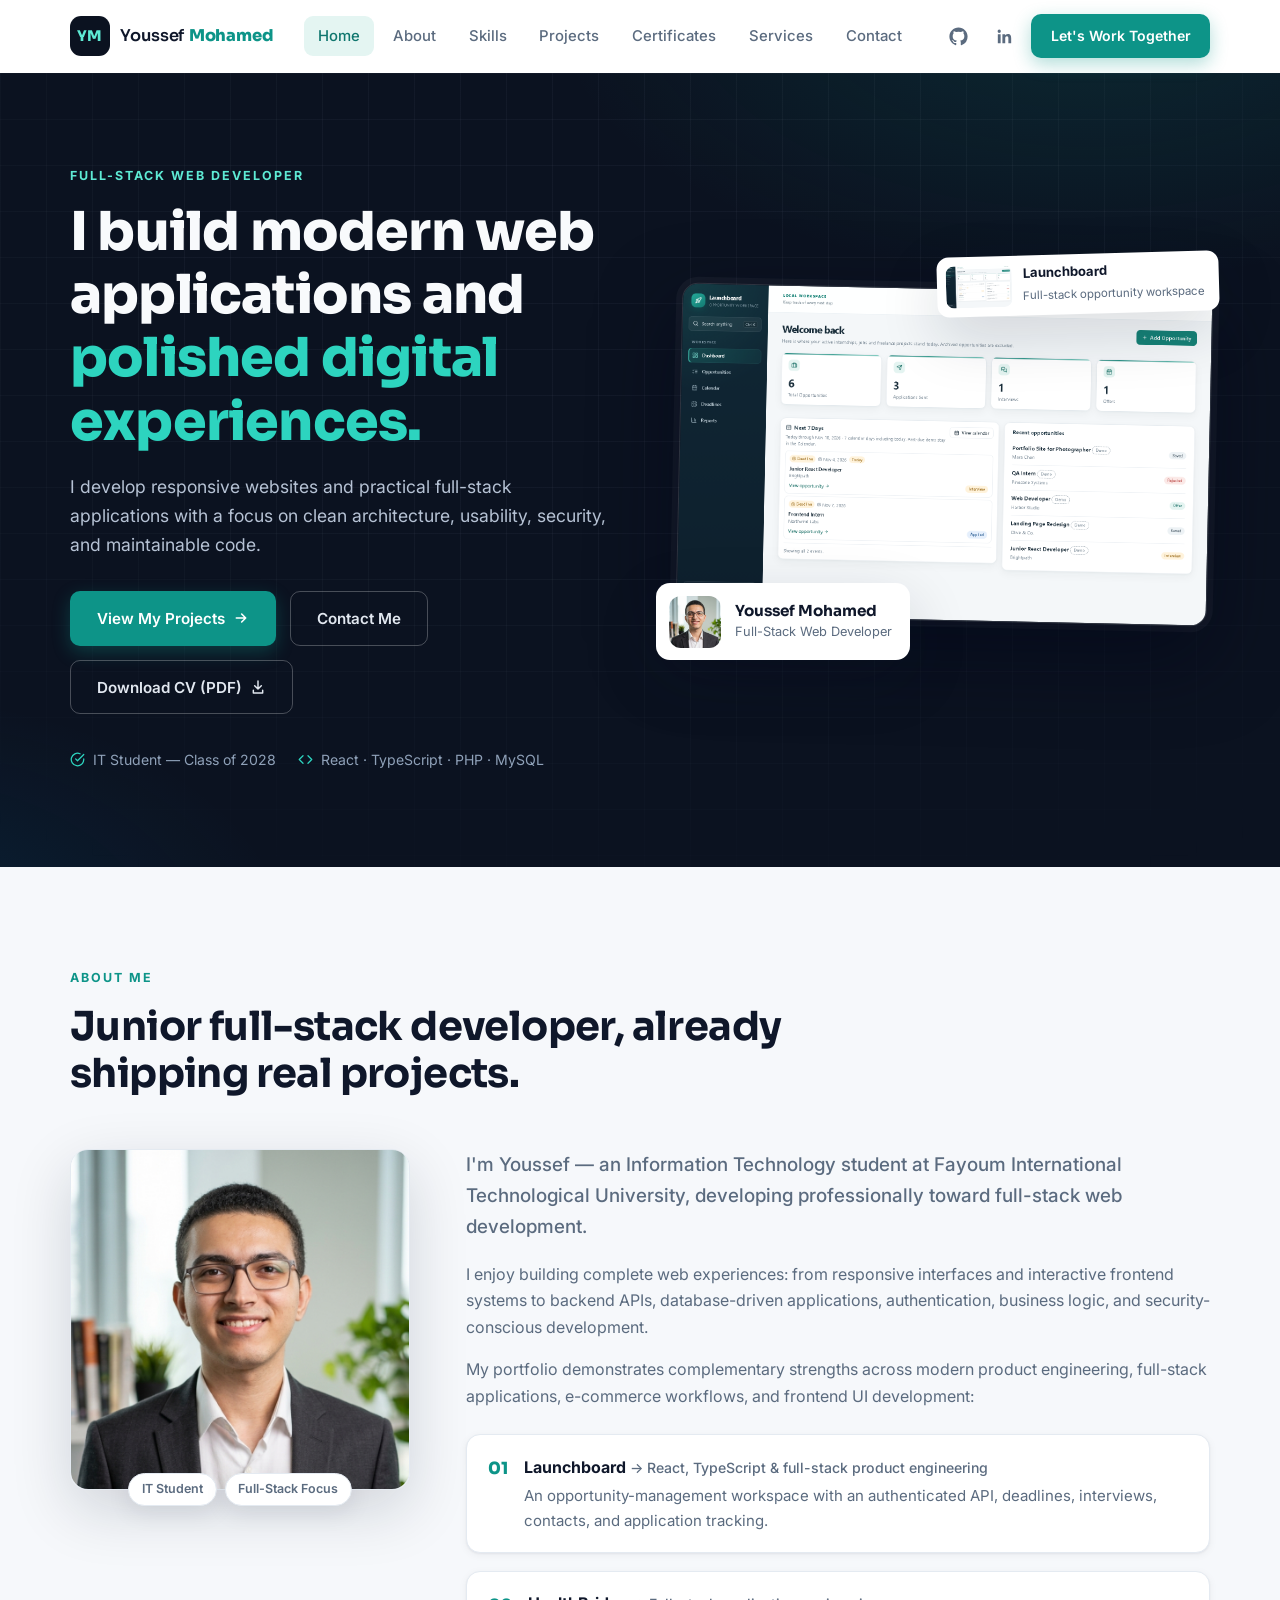
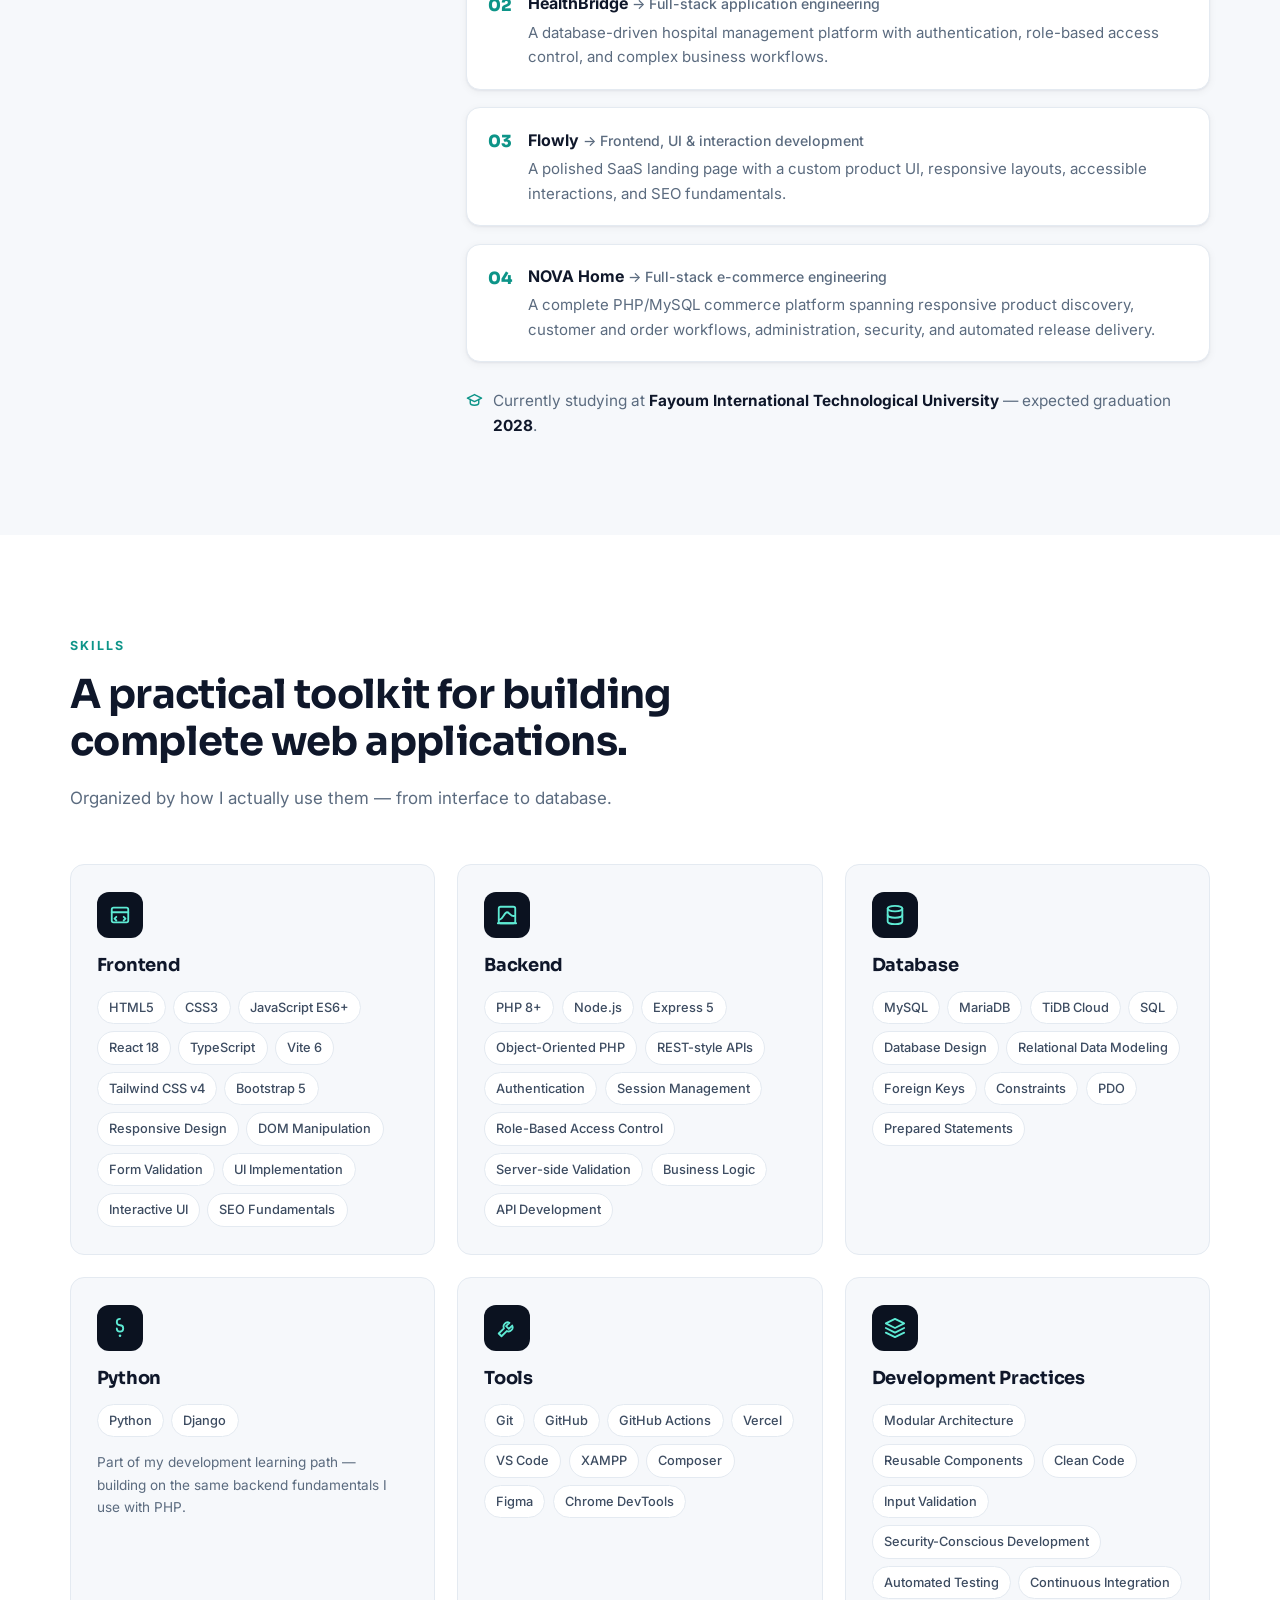
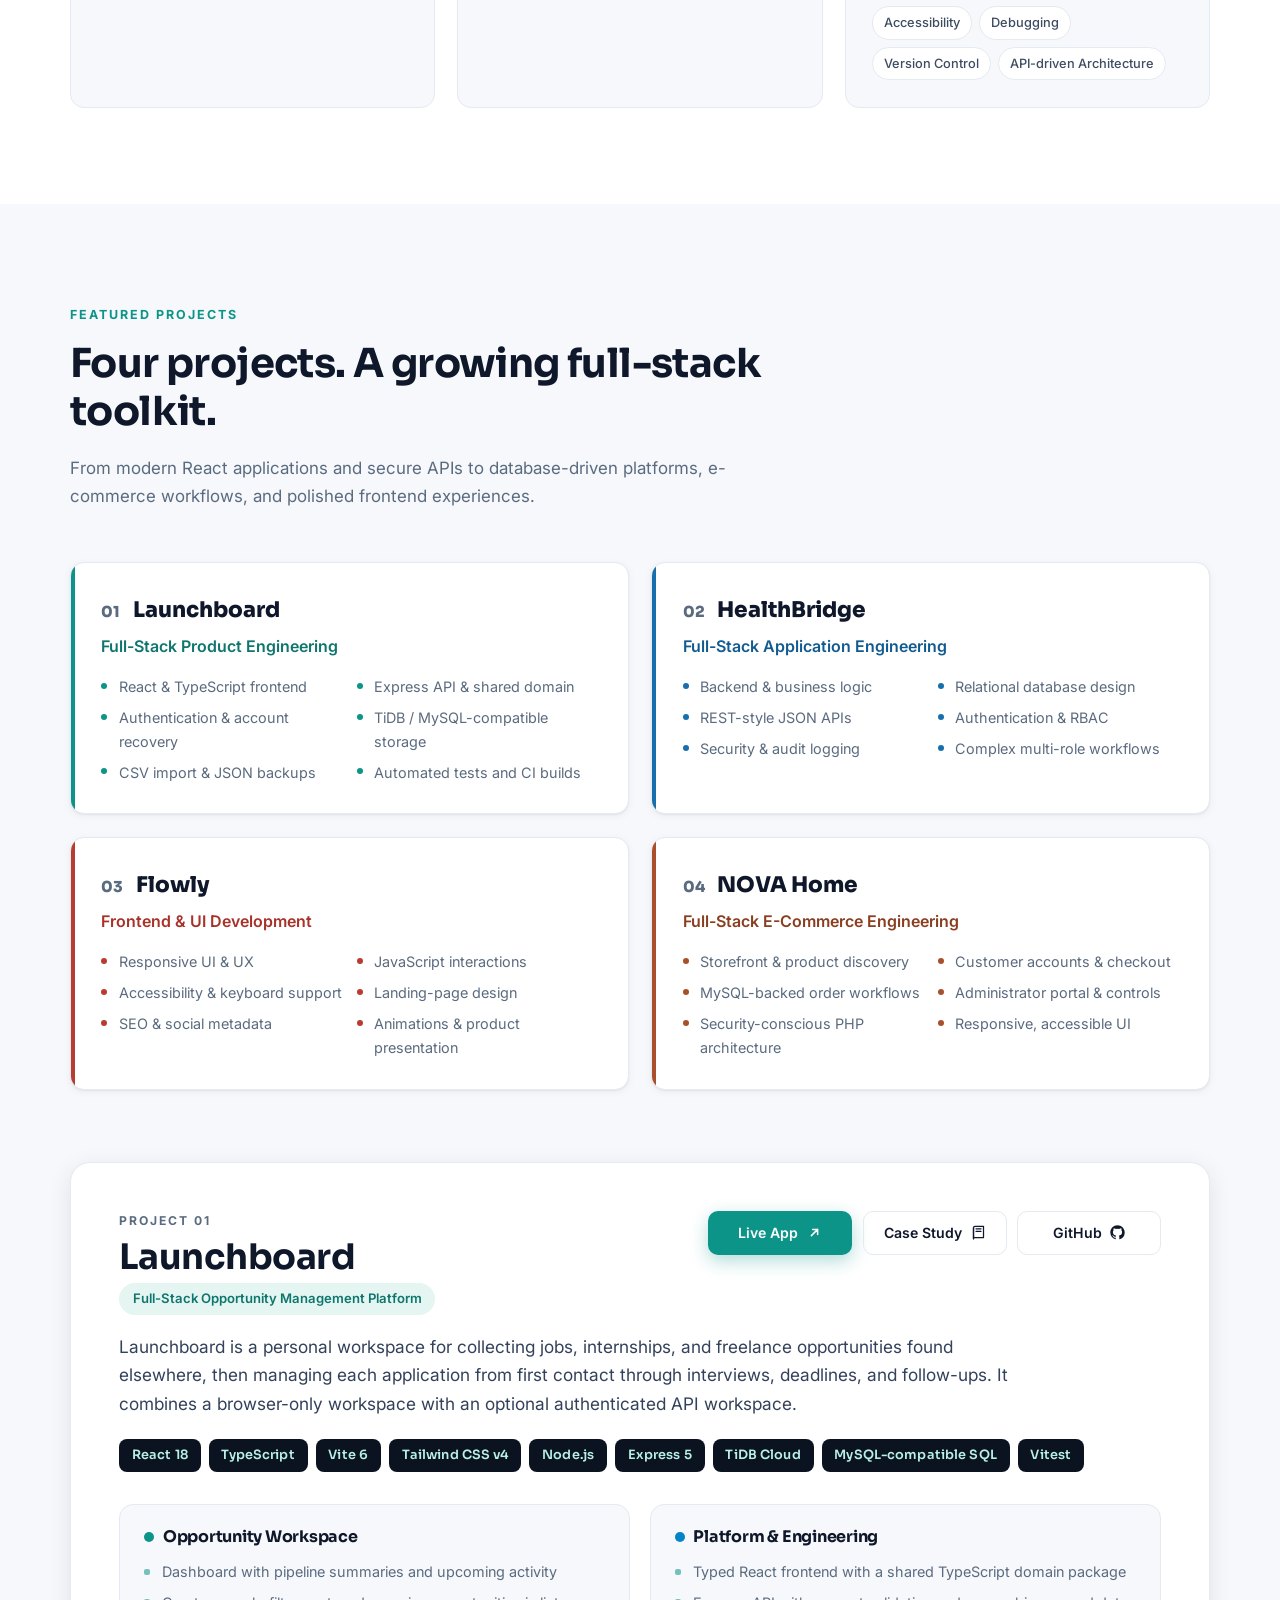
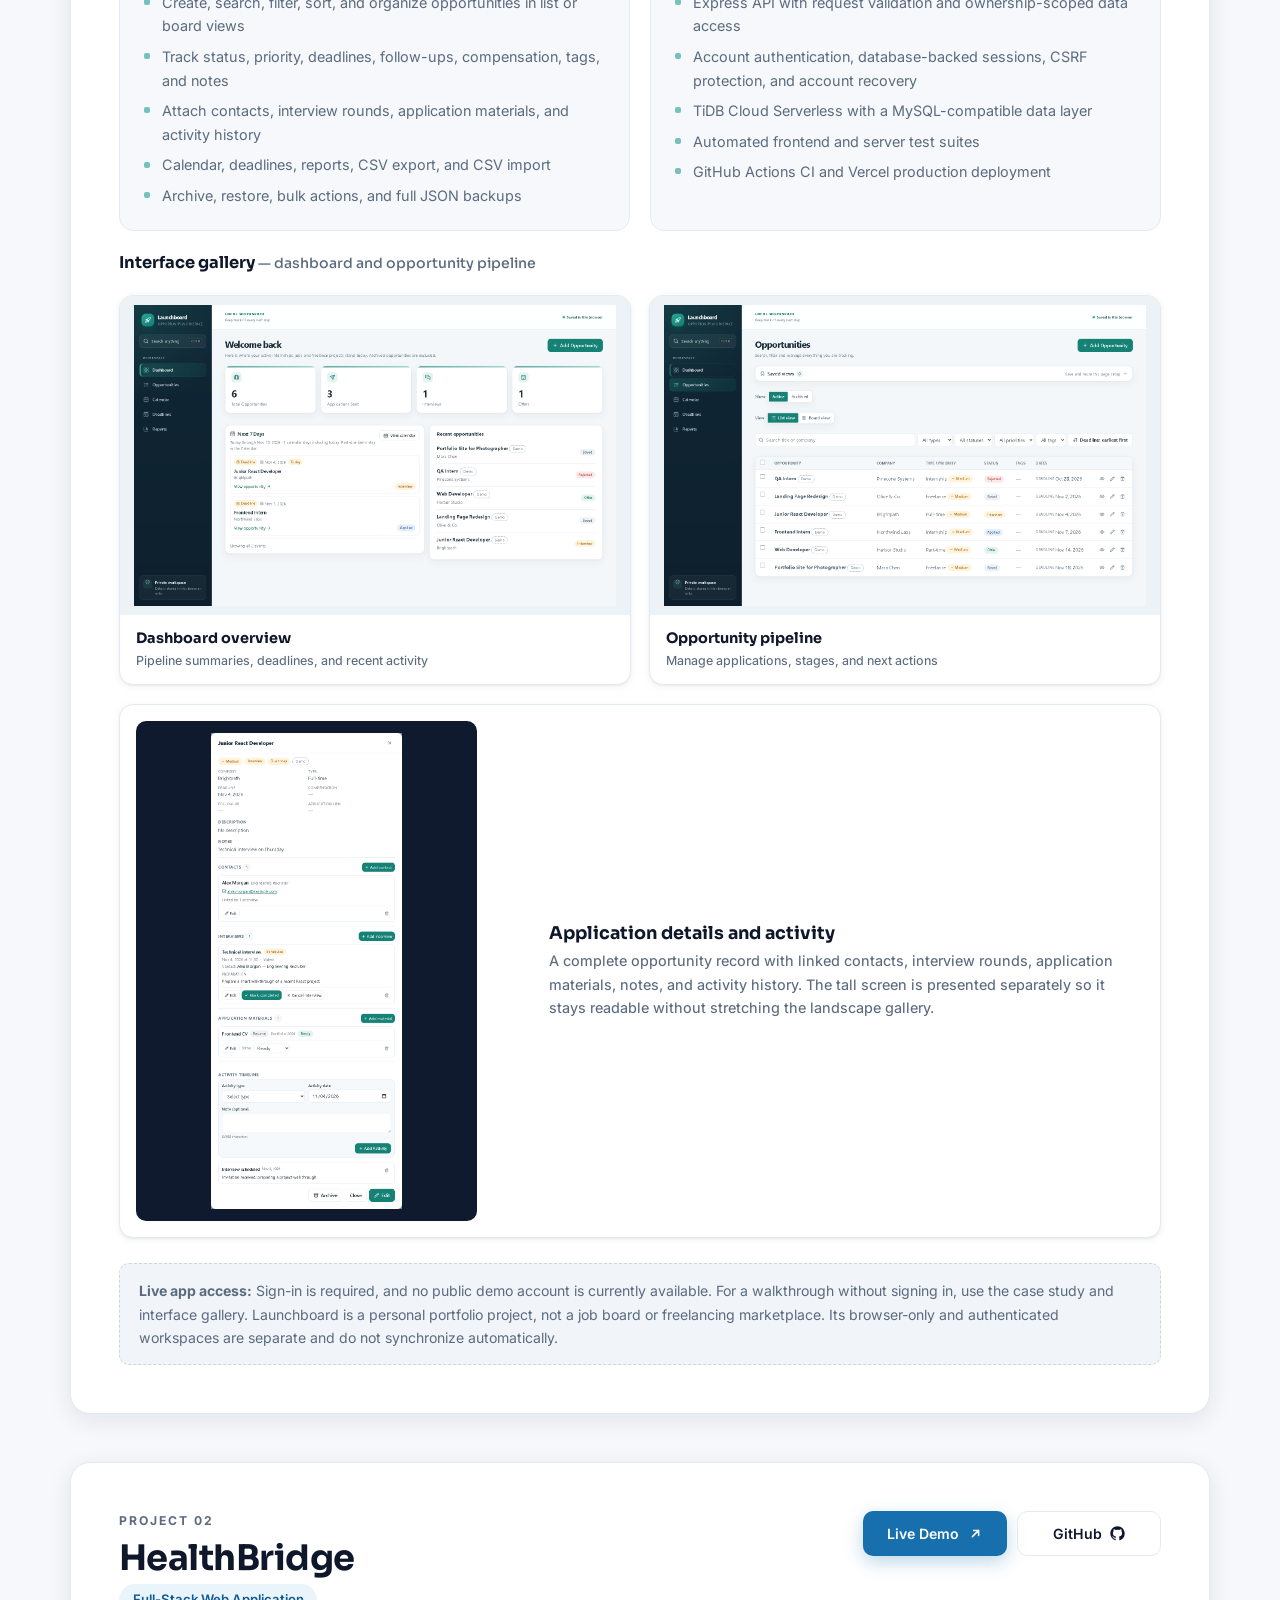
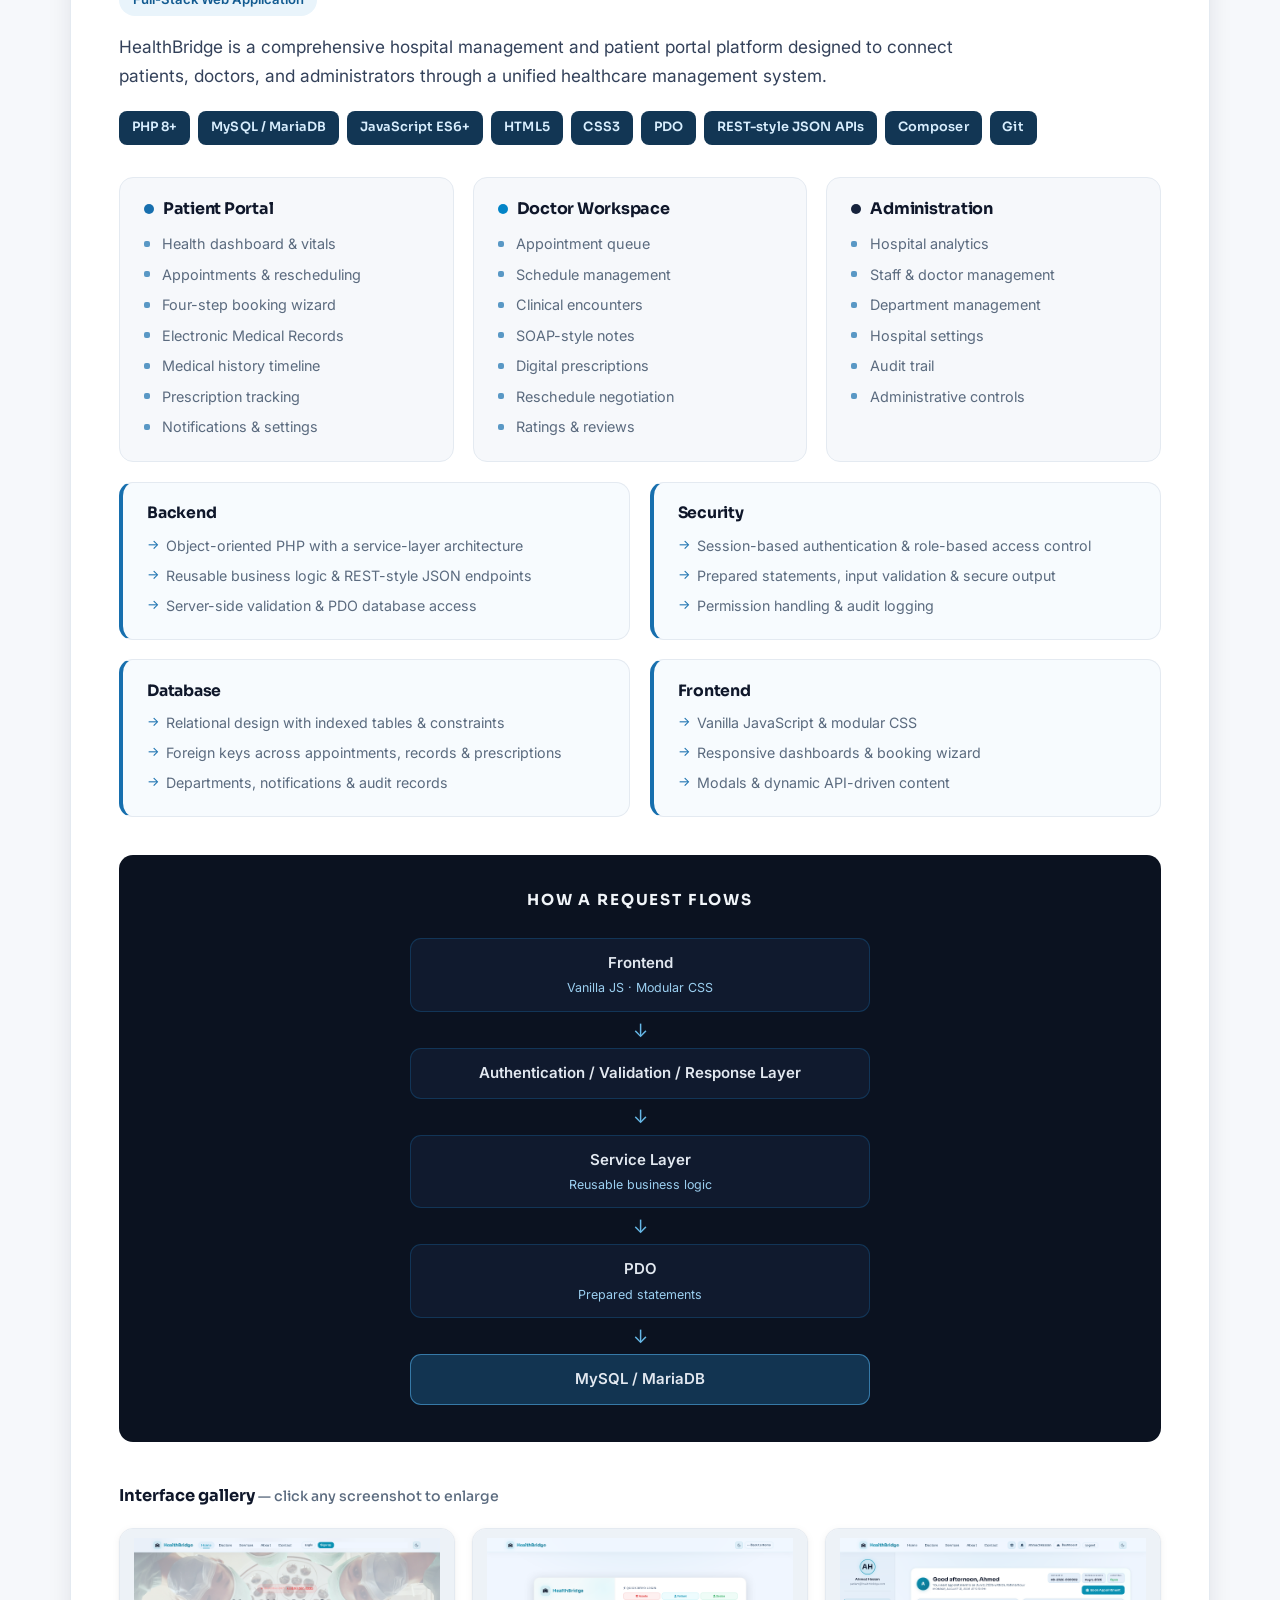
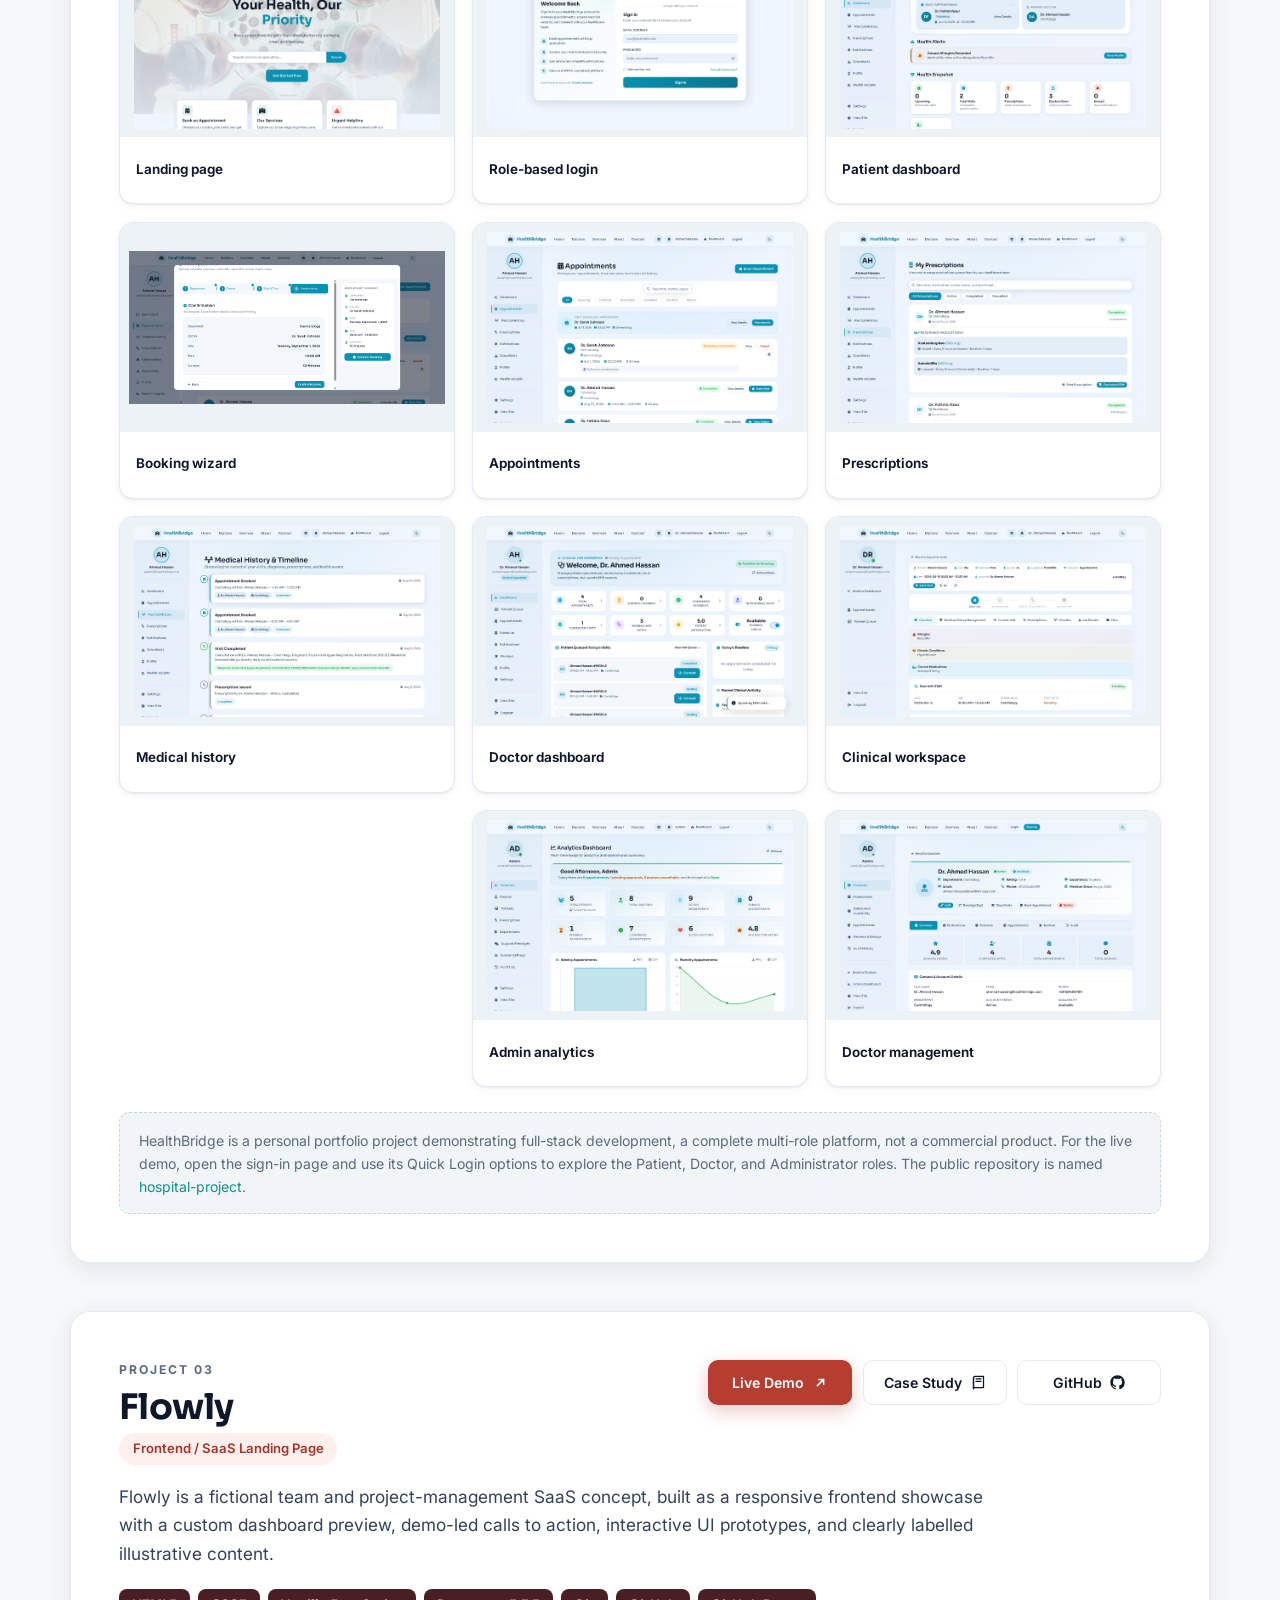
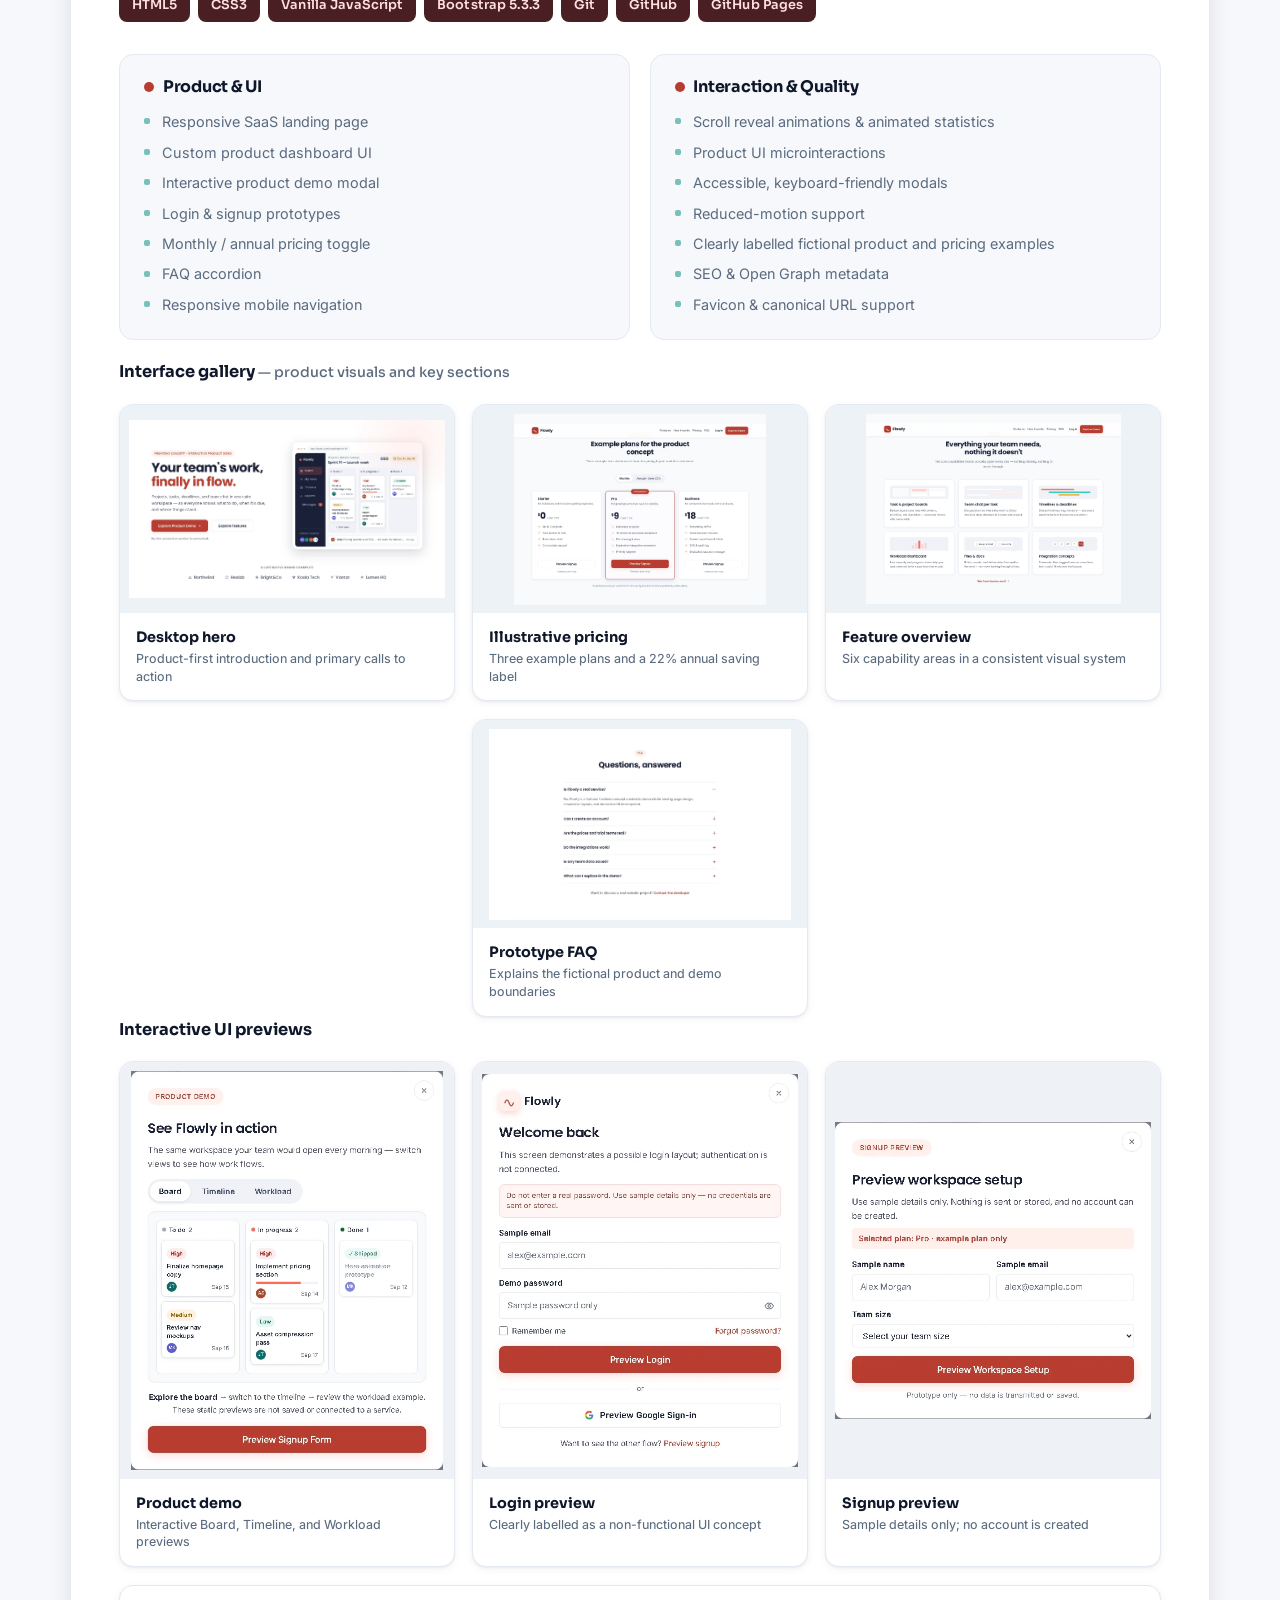
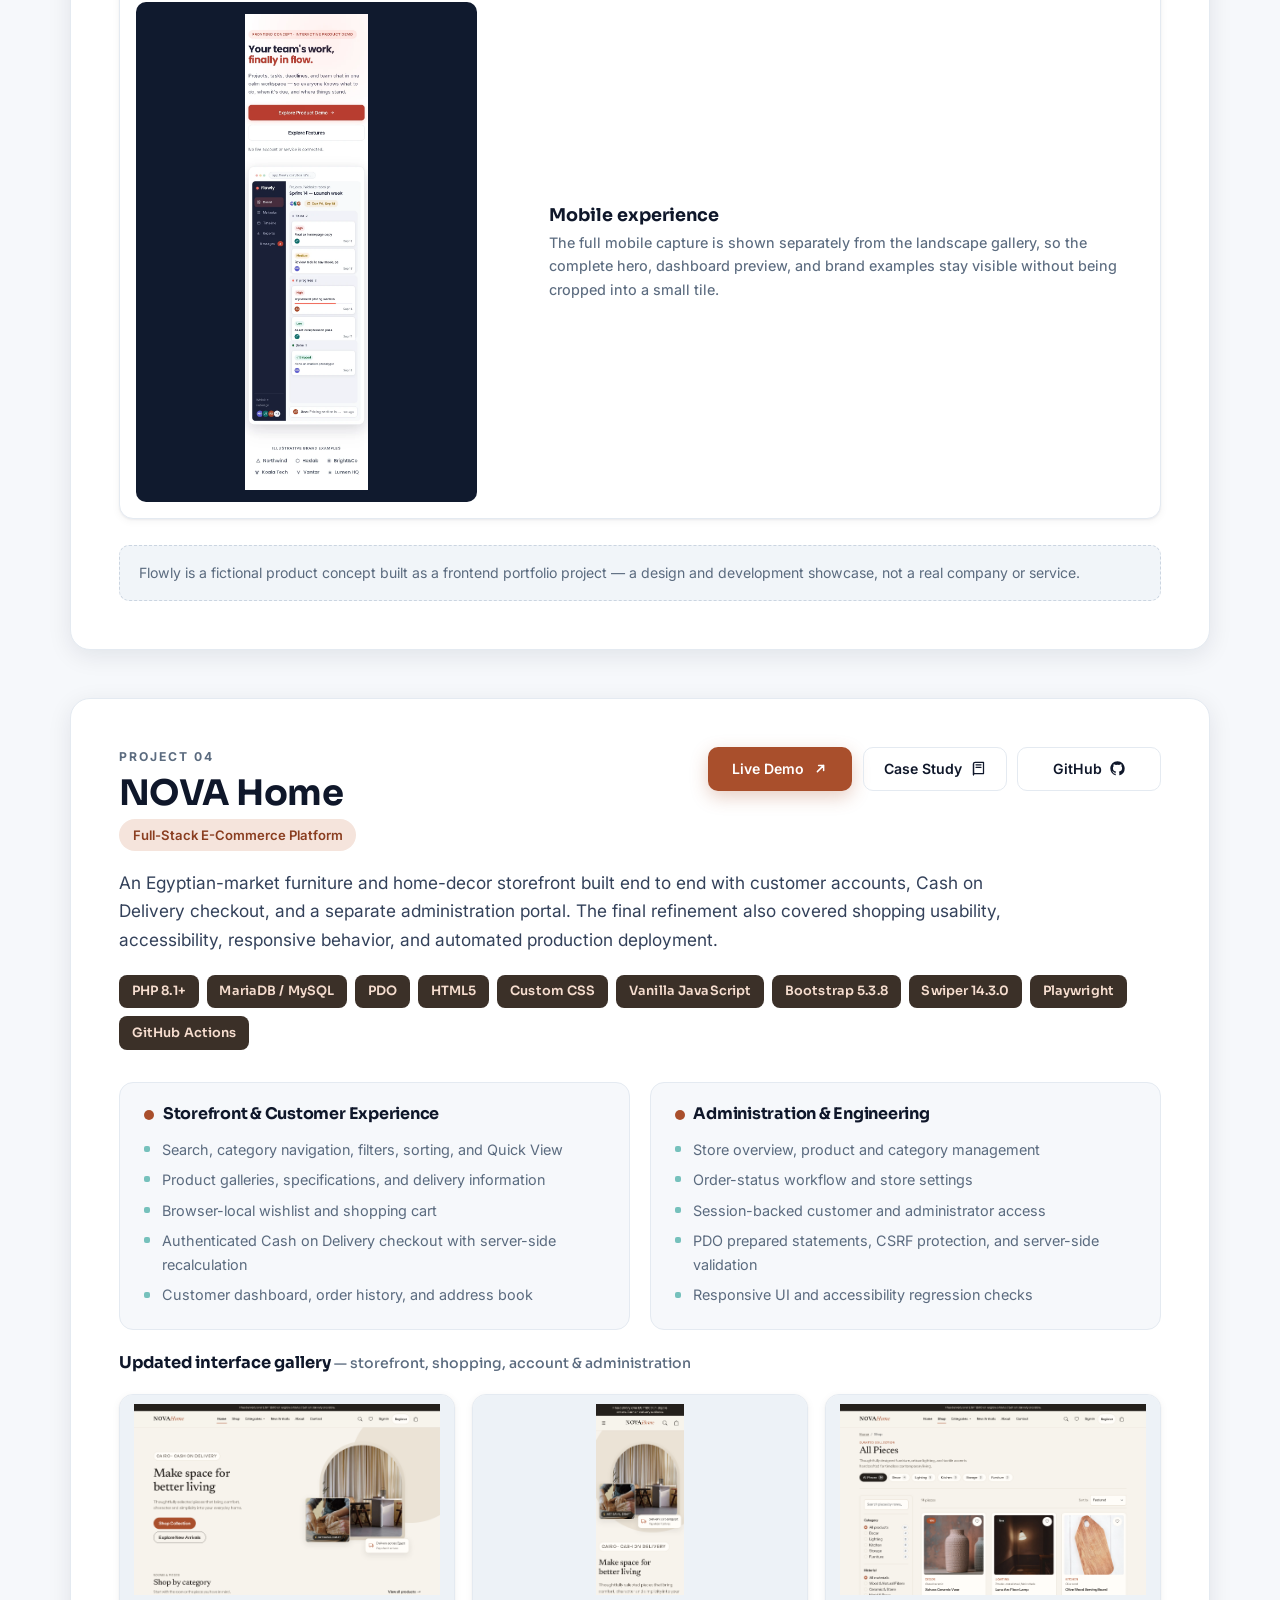
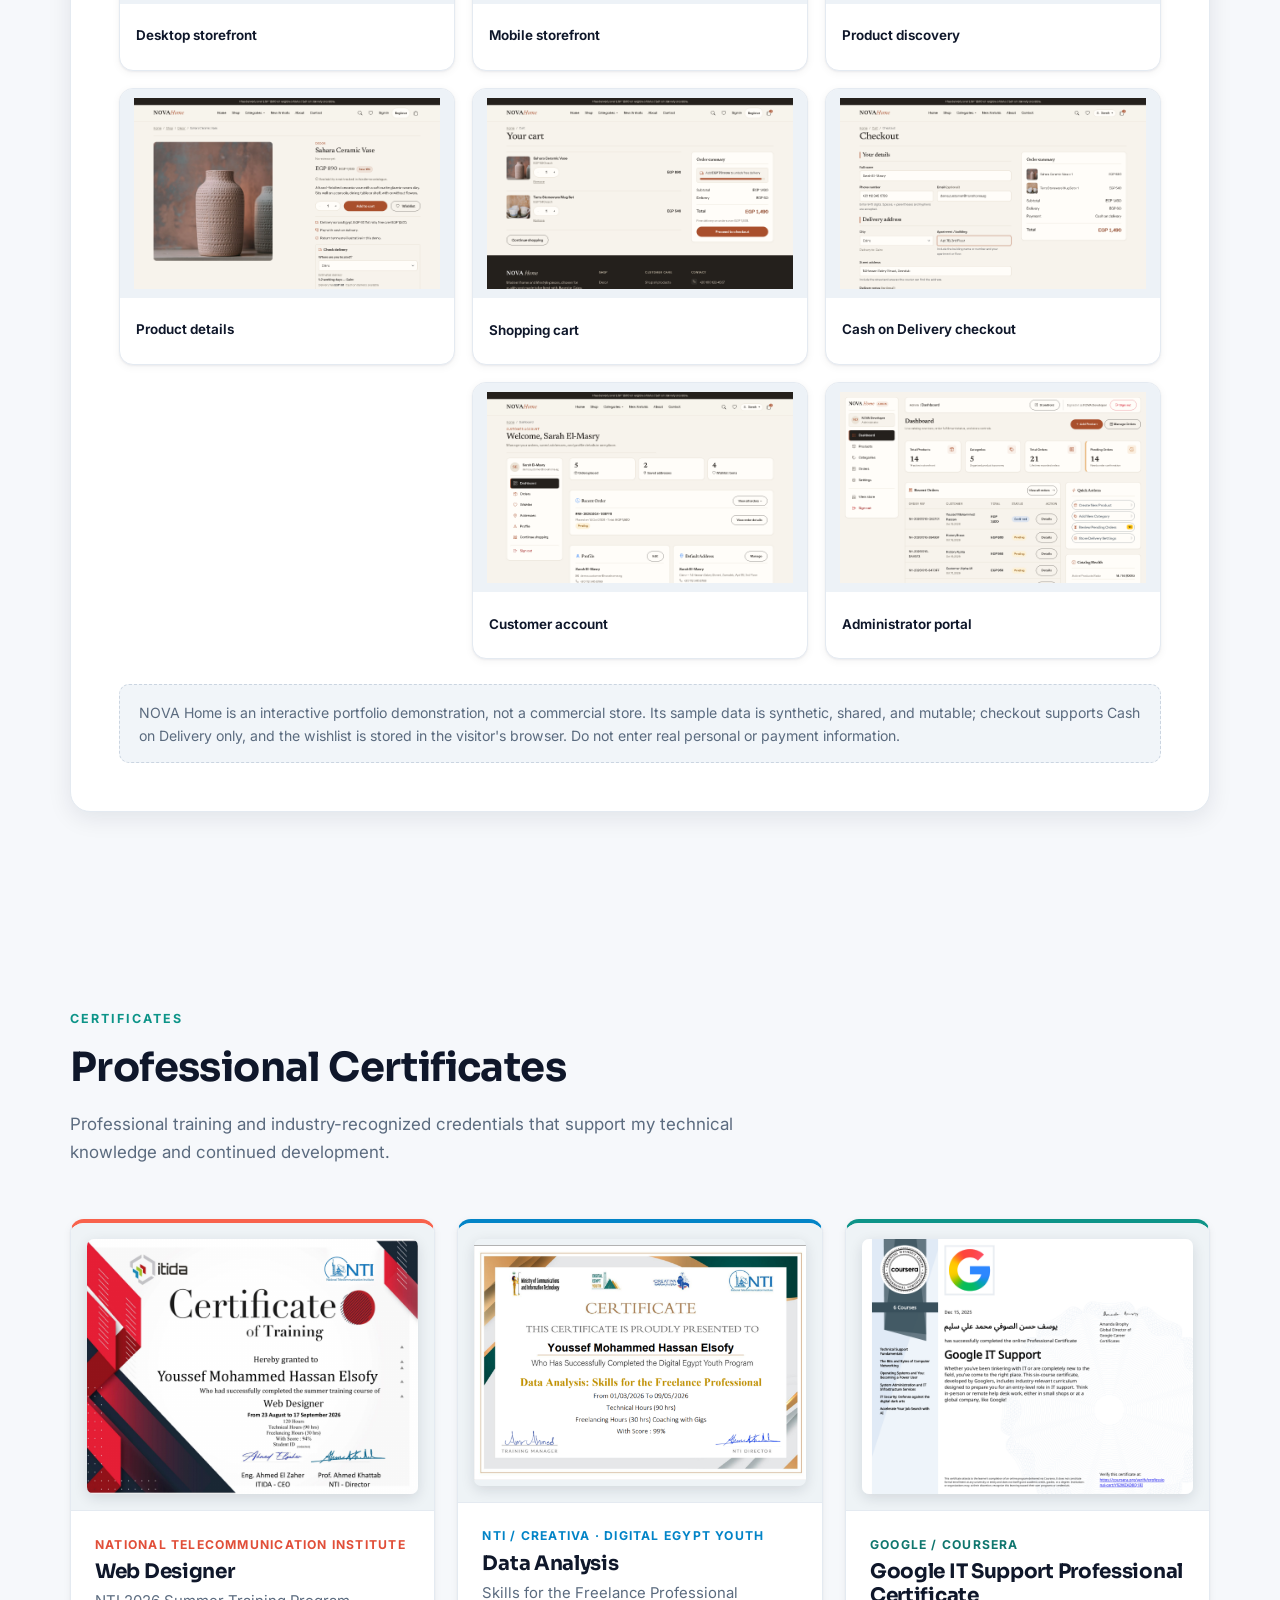
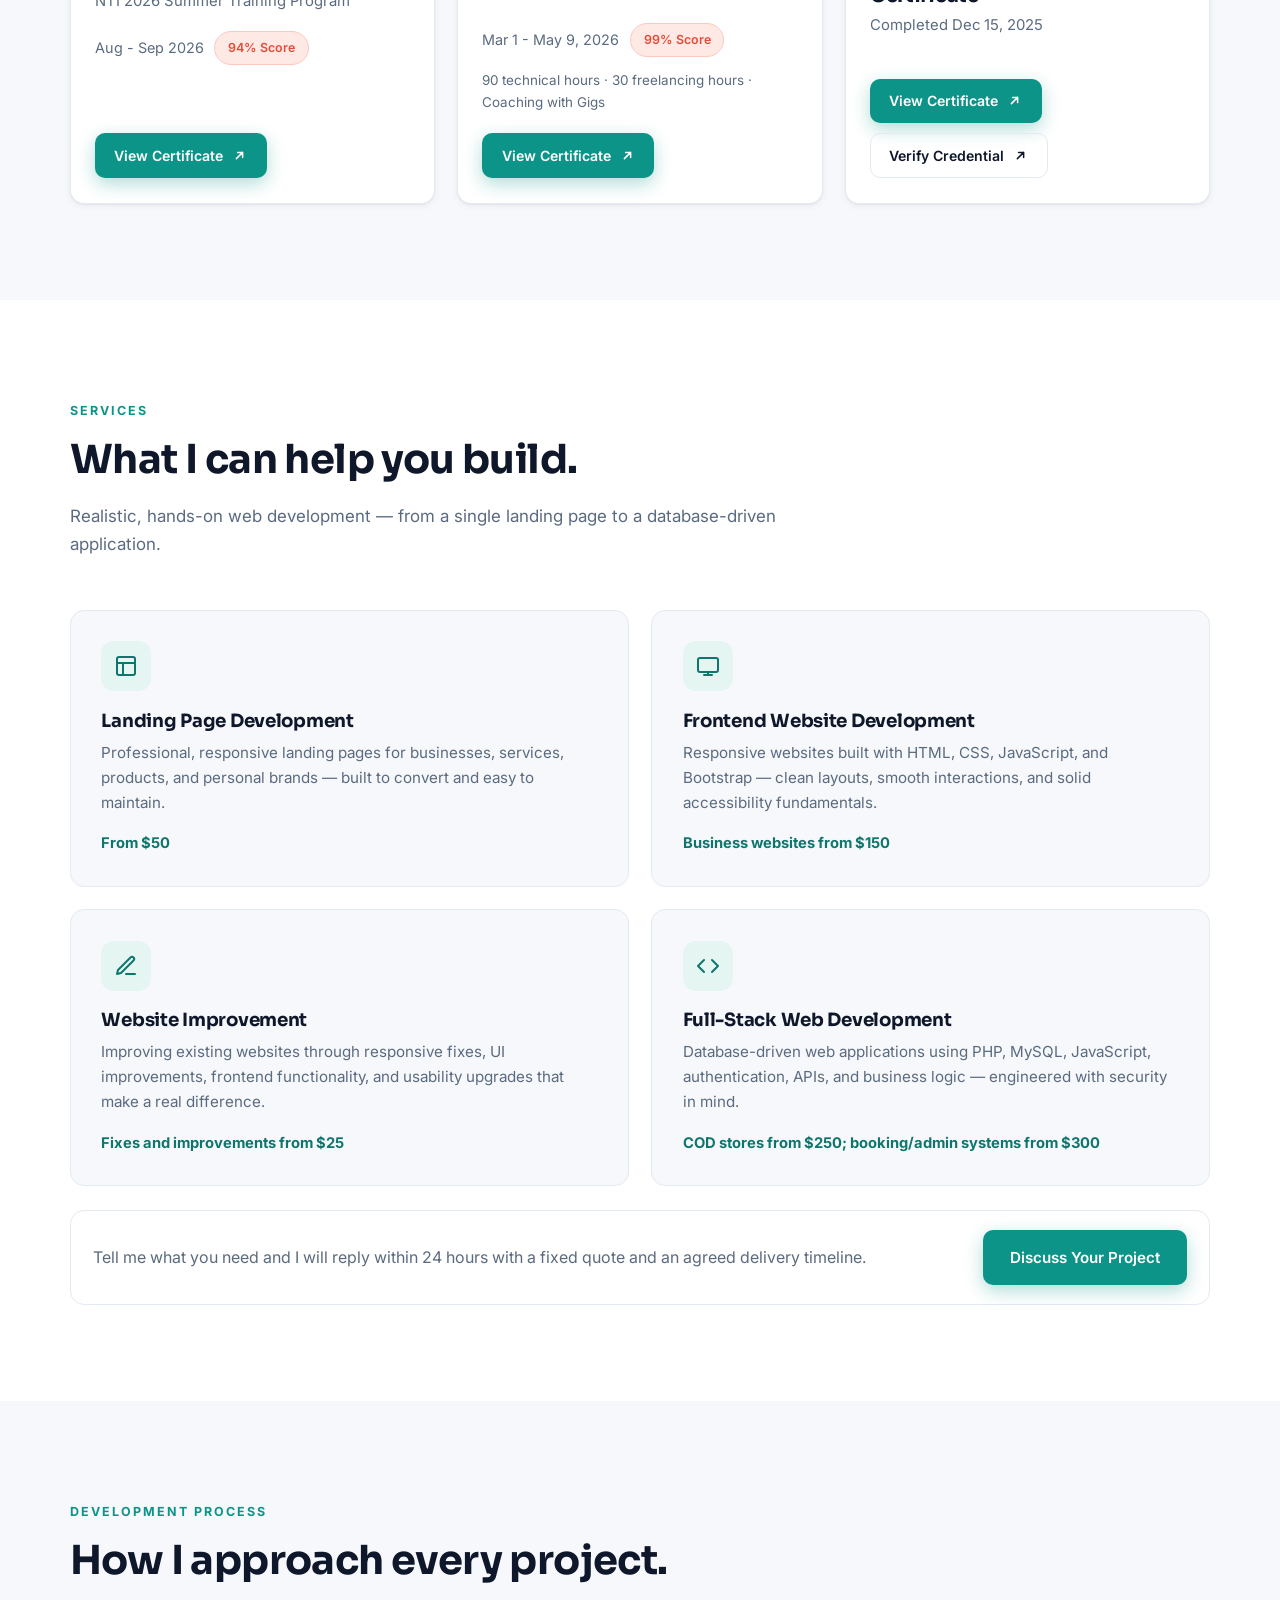
==== commit c77e8db1: "Add Launchboard live app link and access note" ====
--- a/index.html
+++ b/index.html
@@ -352,10 +352,14 @@
               <p class="project-cat">Full-Stack Opportunity Management Platform</p>
             </div>
             <div class="project-links" aria-label="Launchboard project actions">
-              <a class="btn btn-primary btn-sm" href="launchboard-case-study.html" aria-label="Read the Launchboard case study">Case Study
+              <a class="btn btn-primary btn-sm" href="https://launchboard-drab.vercel.app/" target="_blank" rel="noopener noreferrer" aria-label="Open the Launchboard live app in a new tab; sign-in is required">
+                Live App
+                <svg viewBox="0 0 24 24" width="15" height="15" fill="none" stroke="currentColor" stroke-width="2.4" stroke-linecap="round" stroke-linejoin="round" aria-hidden="true"><path d="M7 17 17 7M9 7h8v8"/></svg>
+              </a>
+<a class="btn btn-ghost btn-sm" href="launchboard-case-study.html" aria-label="Read the Launchboard case study">Case Study
                 <svg viewBox="0 0 24 24" width="15" height="15" fill="none" stroke="currentColor" stroke-width="2" stroke-linecap="round" stroke-linejoin="round" aria-hidden="true"><path d="M4 4.5A2.5 2.5 0 0 1 6.5 2H20v18H6.5A2.5 2.5 0 0 0 4 22z"/><path d="M4 4.5v17.5M8 6h8M8 10h8"/></svg>
               </a>
-              <a class="btn btn-ghost btn-sm" href="https://github.com/youssefmohammed12/Launchboard" target="_blank" rel="noopener noreferrer" aria-label="Open the Launchboard GitHub repository in a new tab">
+<a class="btn btn-ghost btn-sm" href="https://github.com/youssefmohammed12/Launchboard" target="_blank" rel="noopener noreferrer" aria-label="Open the Launchboard GitHub repository in a new tab">
                 GitHub
                 <svg viewBox="0 0 24 24" width="15" height="15" fill="currentColor" aria-hidden="true"><path d="M12 .5C5.65.5.5 5.65.5 12c0 5.08 3.29 9.39 7.86 10.91.58.11.79-.25.79-.55v-2.15c-3.2.7-3.87-1.36-3.87-1.36-.52-1.33-1.28-1.68-1.28-1.68-1.04-.71.08-.7.08-.7 1.15.08 1.76 1.19 1.76 1.19 1.03 1.75 2.69 1.25 3.34.95.1-.74.4-1.25.72-1.54-2.55-.29-5.24-1.28-5.24-5.69 0-1.26.45-2.28 1.19-3.09-.12-.29-.52-1.46.11-3.05 0 0 .97-.31 3.17 1.18a11 11 0 0 1 5.78 0c2.2-1.49 3.17-1.18 3.17-1.18.63 1.59.23 2.76.11 3.05.74.81 1.19 1.83 1.19 3.09 0 4.42-2.7 5.39-5.26 5.68.41.36.78 1.05.78 2.13v3.16c0 .31.21.67.8.55A11.51 11.51 0 0 0 23.5 12C23.5 5.65 18.35.5 12 .5z"/></svg>
               </a>
@@ -413,7 +417,7 @@
             </div>
           </div>
 
-          <p class="project-note">Launchboard is a personal portfolio project, not a job board or freelancing marketplace. The browser-only and authenticated workspaces are separate and do not synchronize automatically. The source repository is public. <a href="https://github.com/youssefmohammed12/Launchboard" target="_blank" rel="noopener noreferrer">view it on GitHub</a>. The live app requires sign-in and has no public demo account yet, so this case study and its screenshots are the review-safe walkthrough.</p>
+          <p class="project-note"><strong>Live app access:</strong> Sign-in is required, and no public demo account is currently available. For a walkthrough without signing in, use the case study and interface gallery. Launchboard is a personal portfolio project, not a job board or freelancing marketplace. Its browser-only and authenticated workspaces are separate and do not synchronize automatically.</p>
         </article>
 
         <article class="project reveal" id="project-healthbridge" aria-labelledby="hb-title">
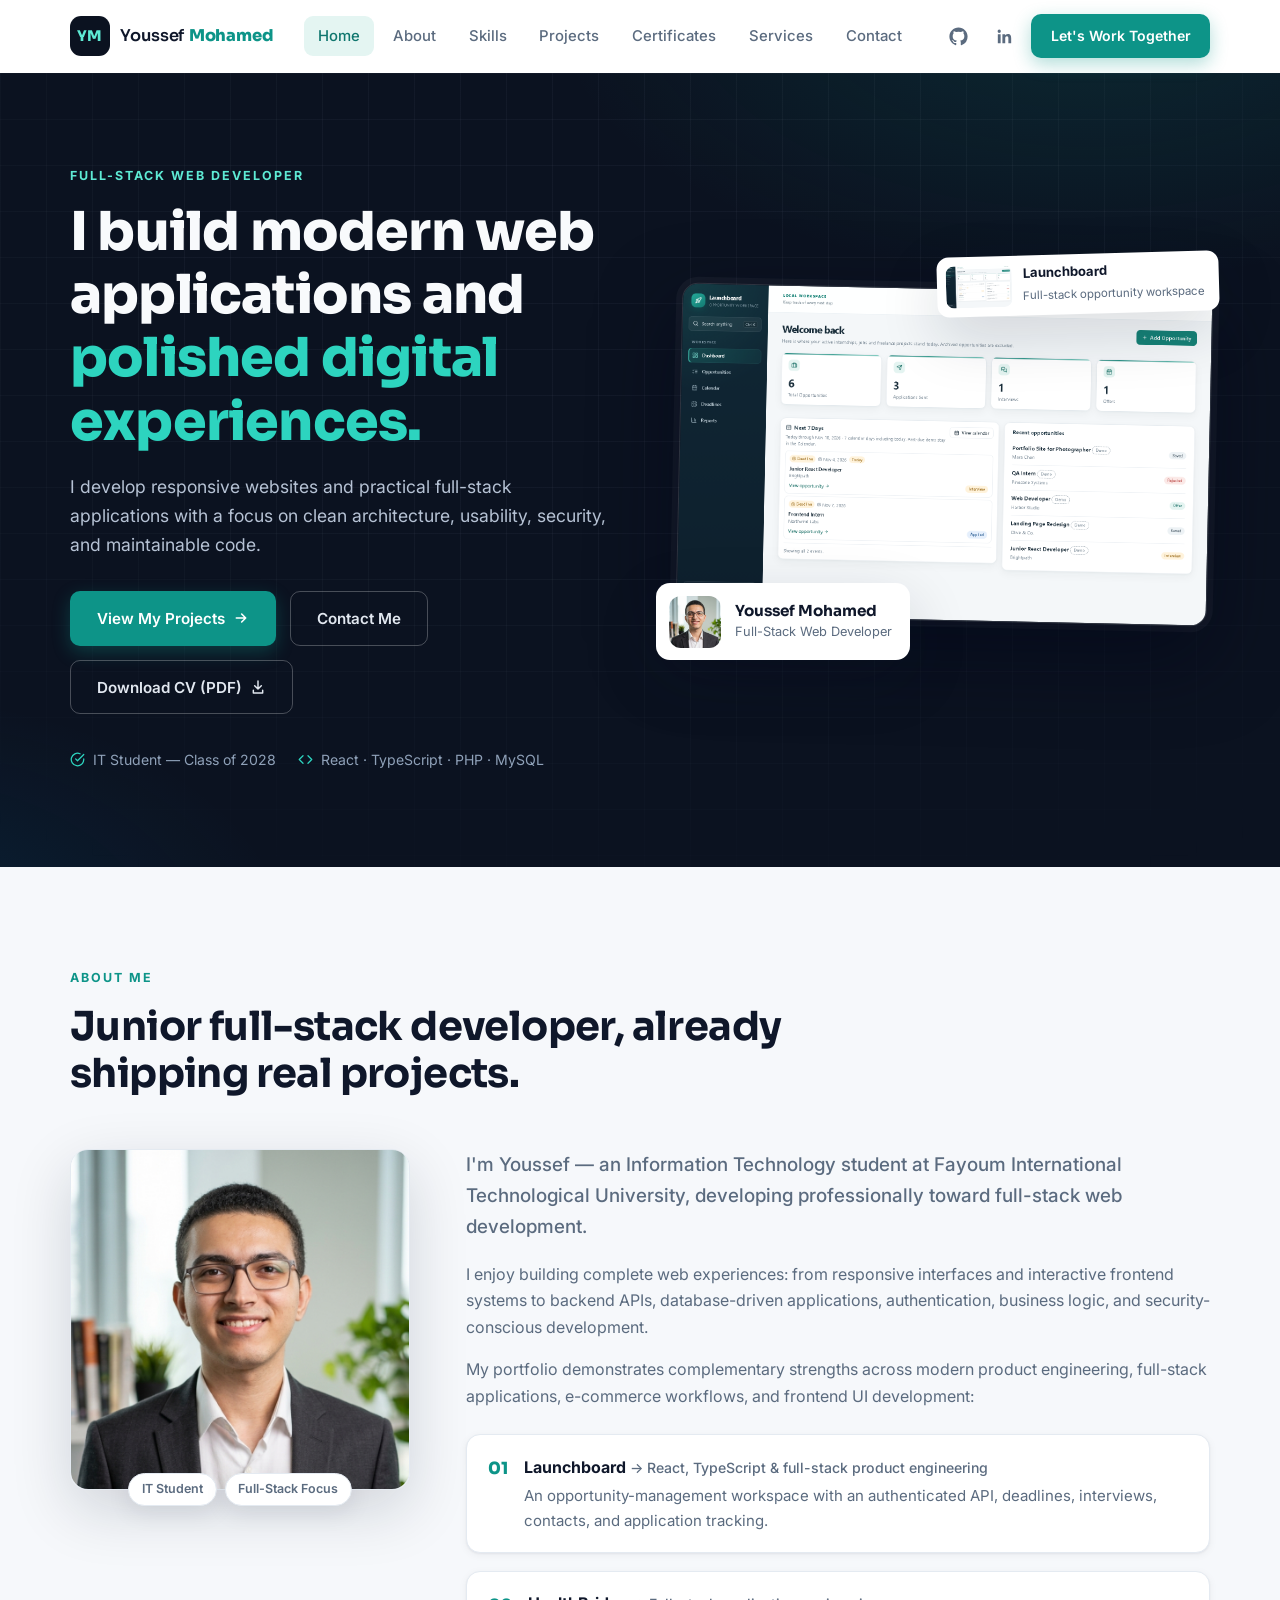
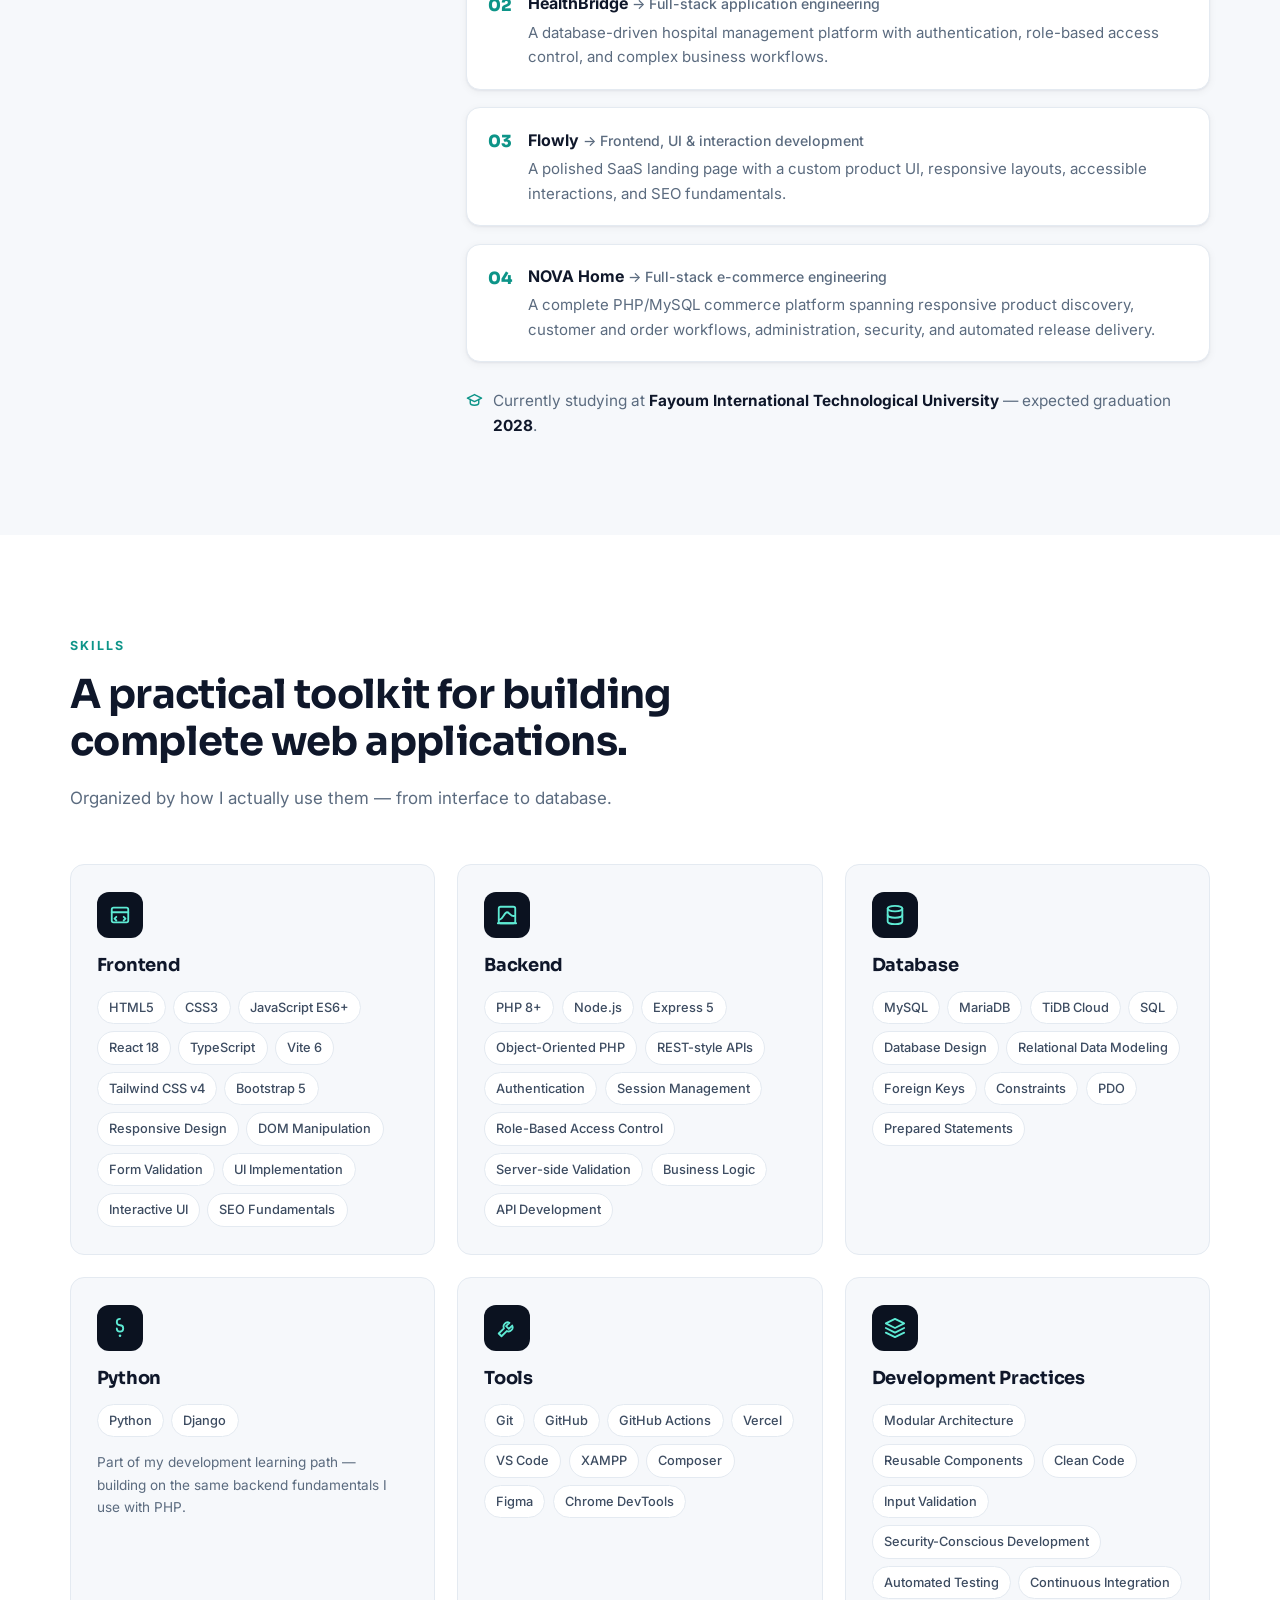
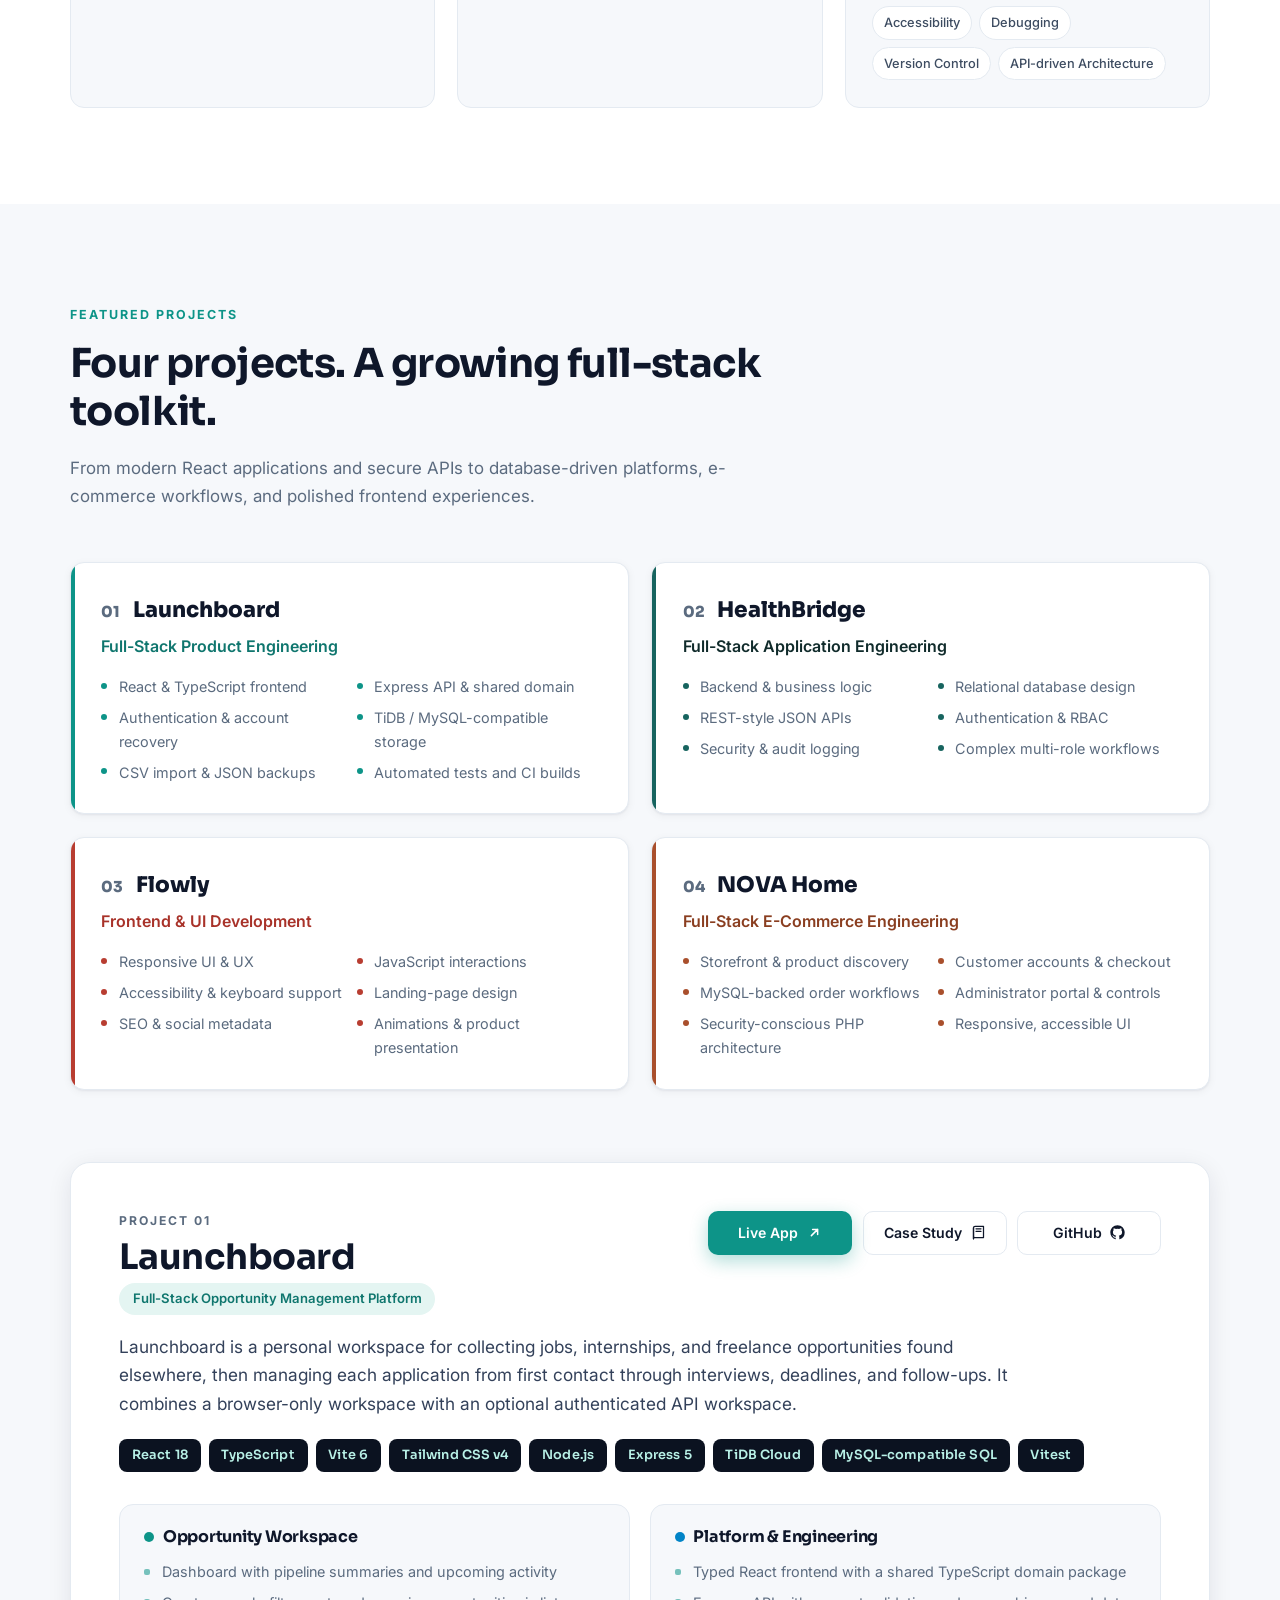
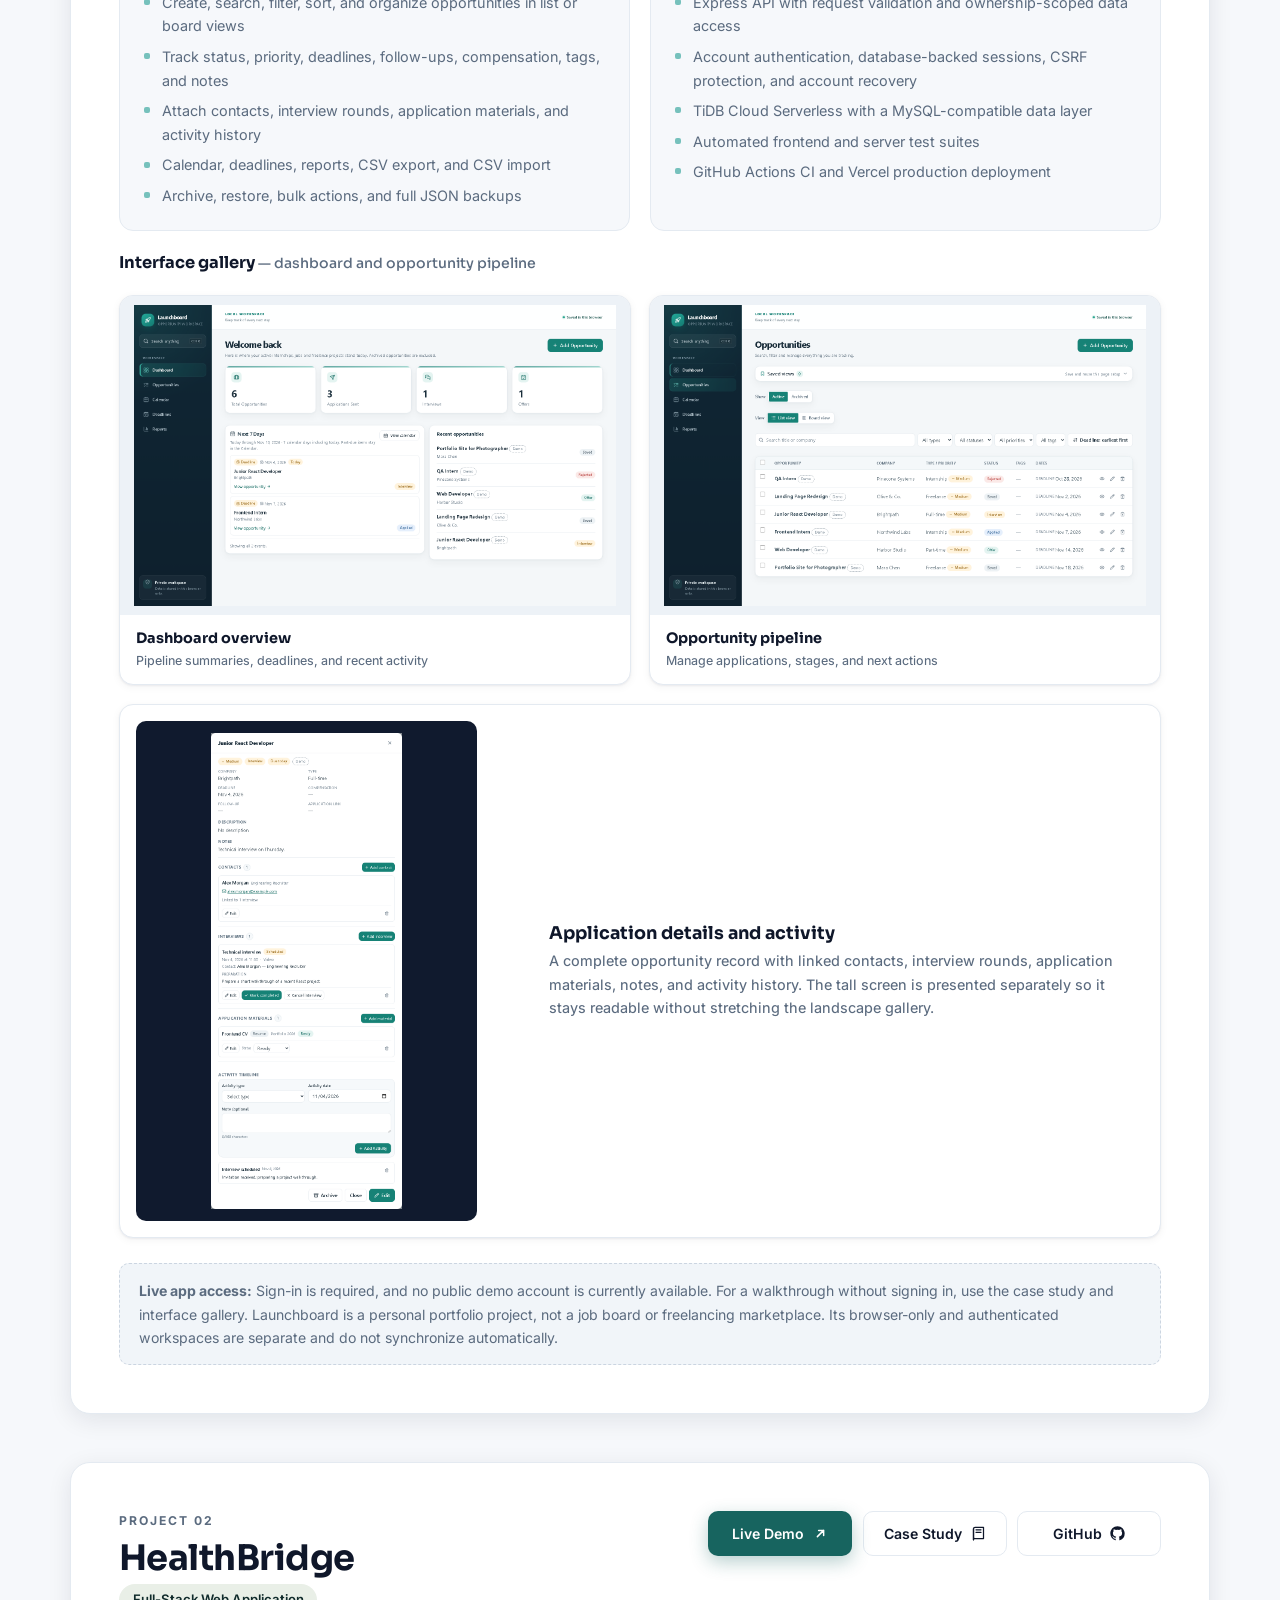
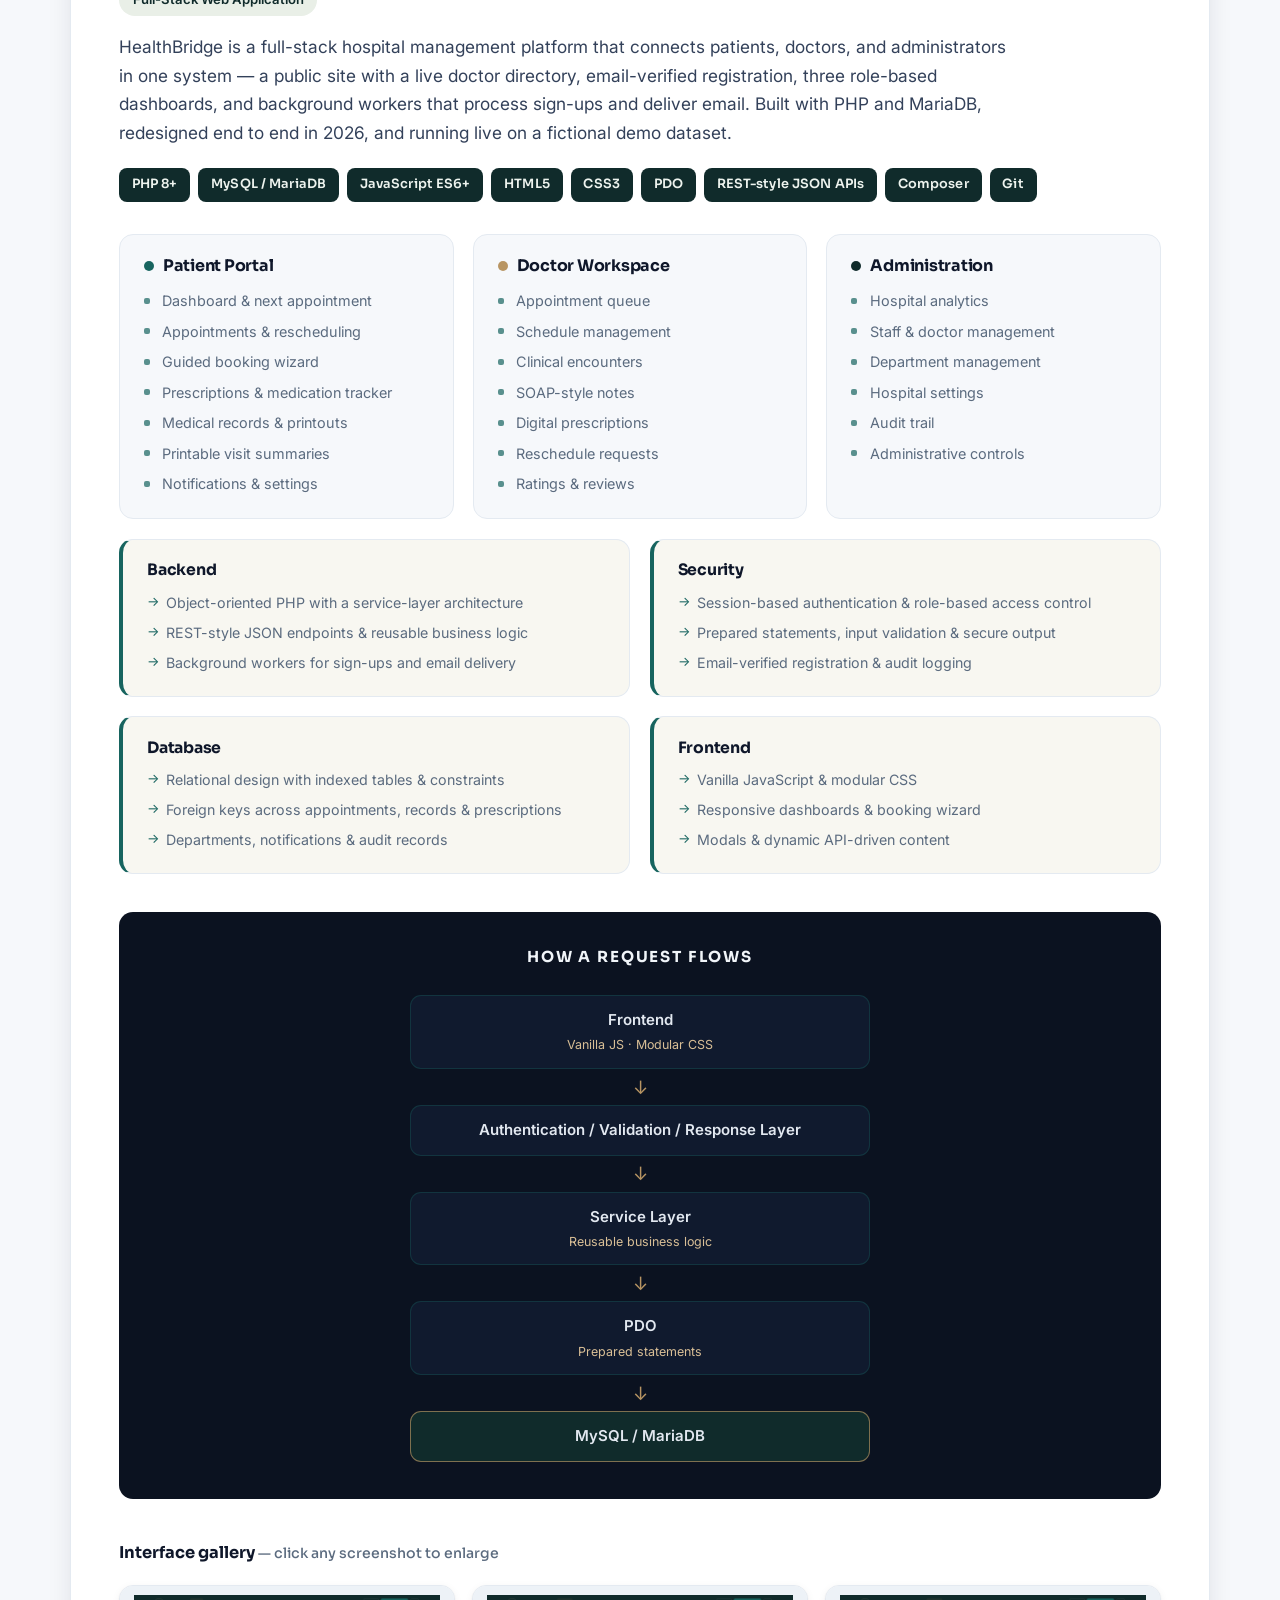
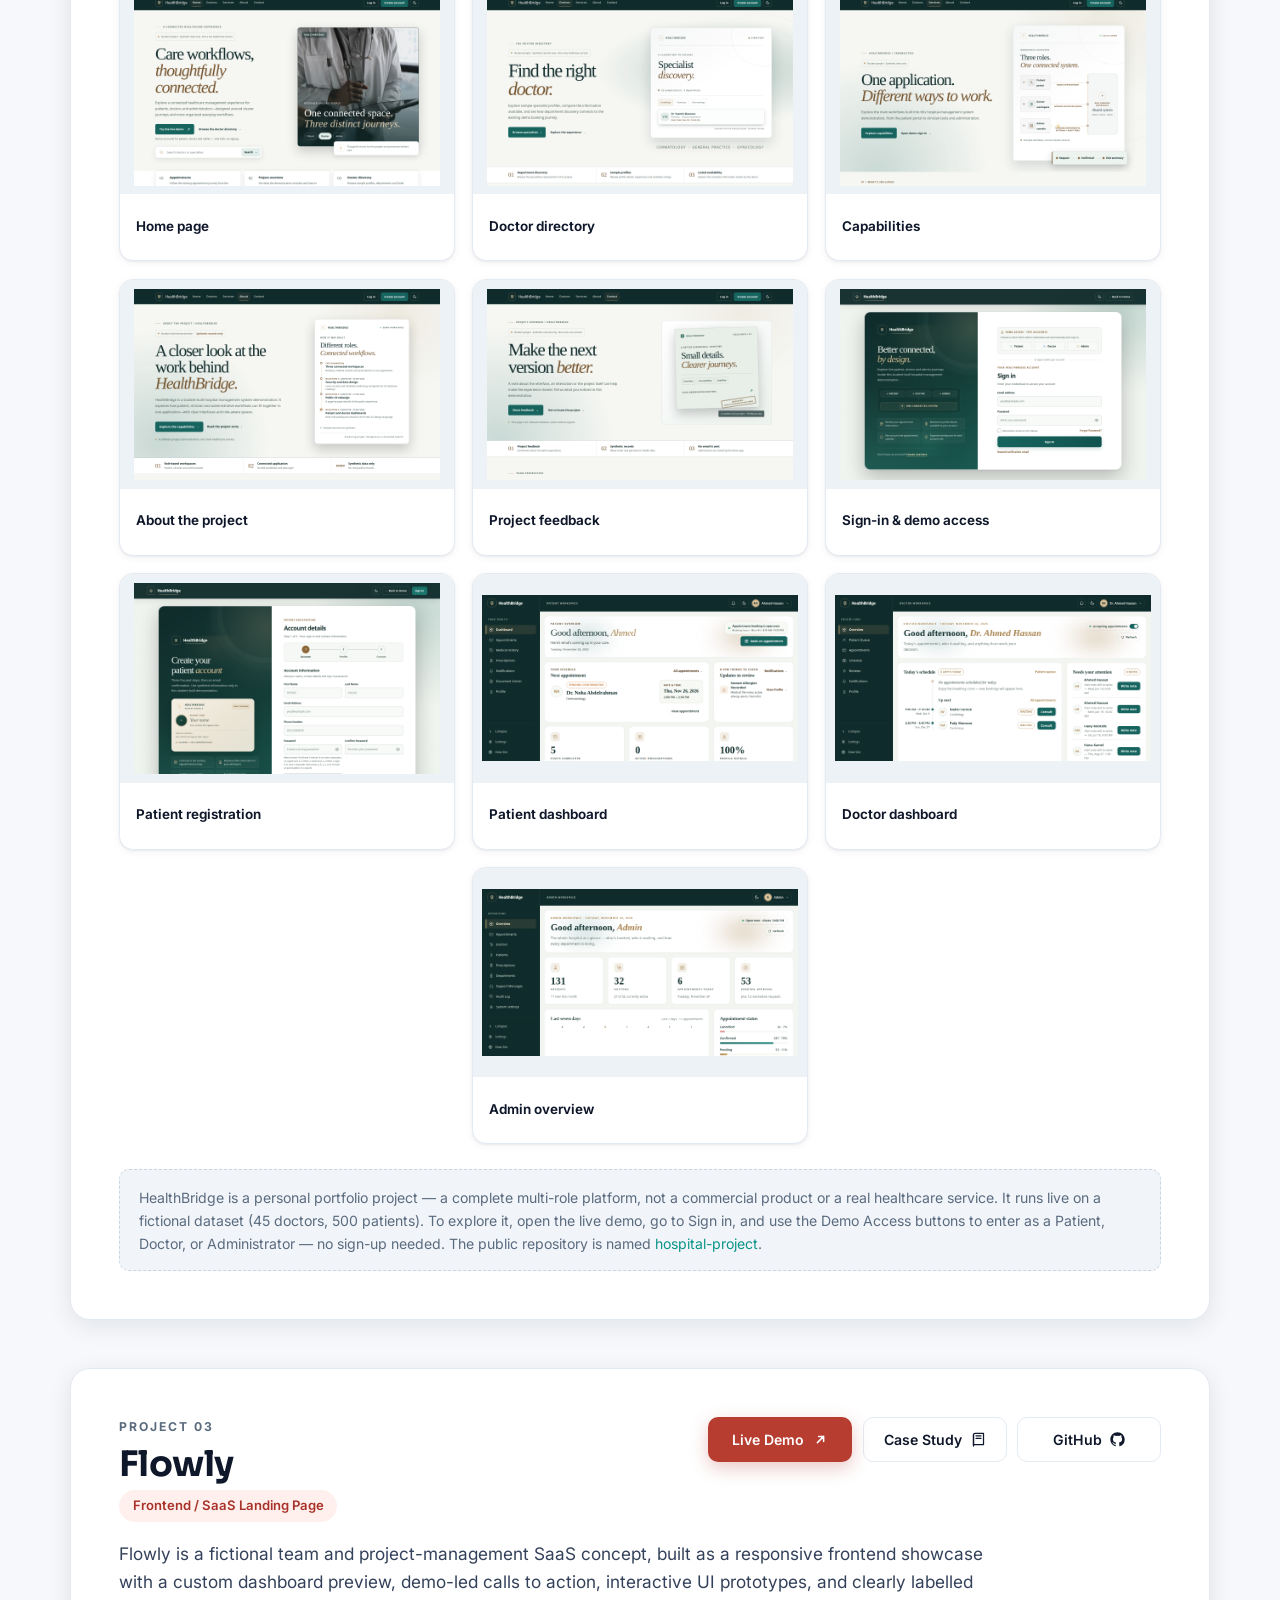
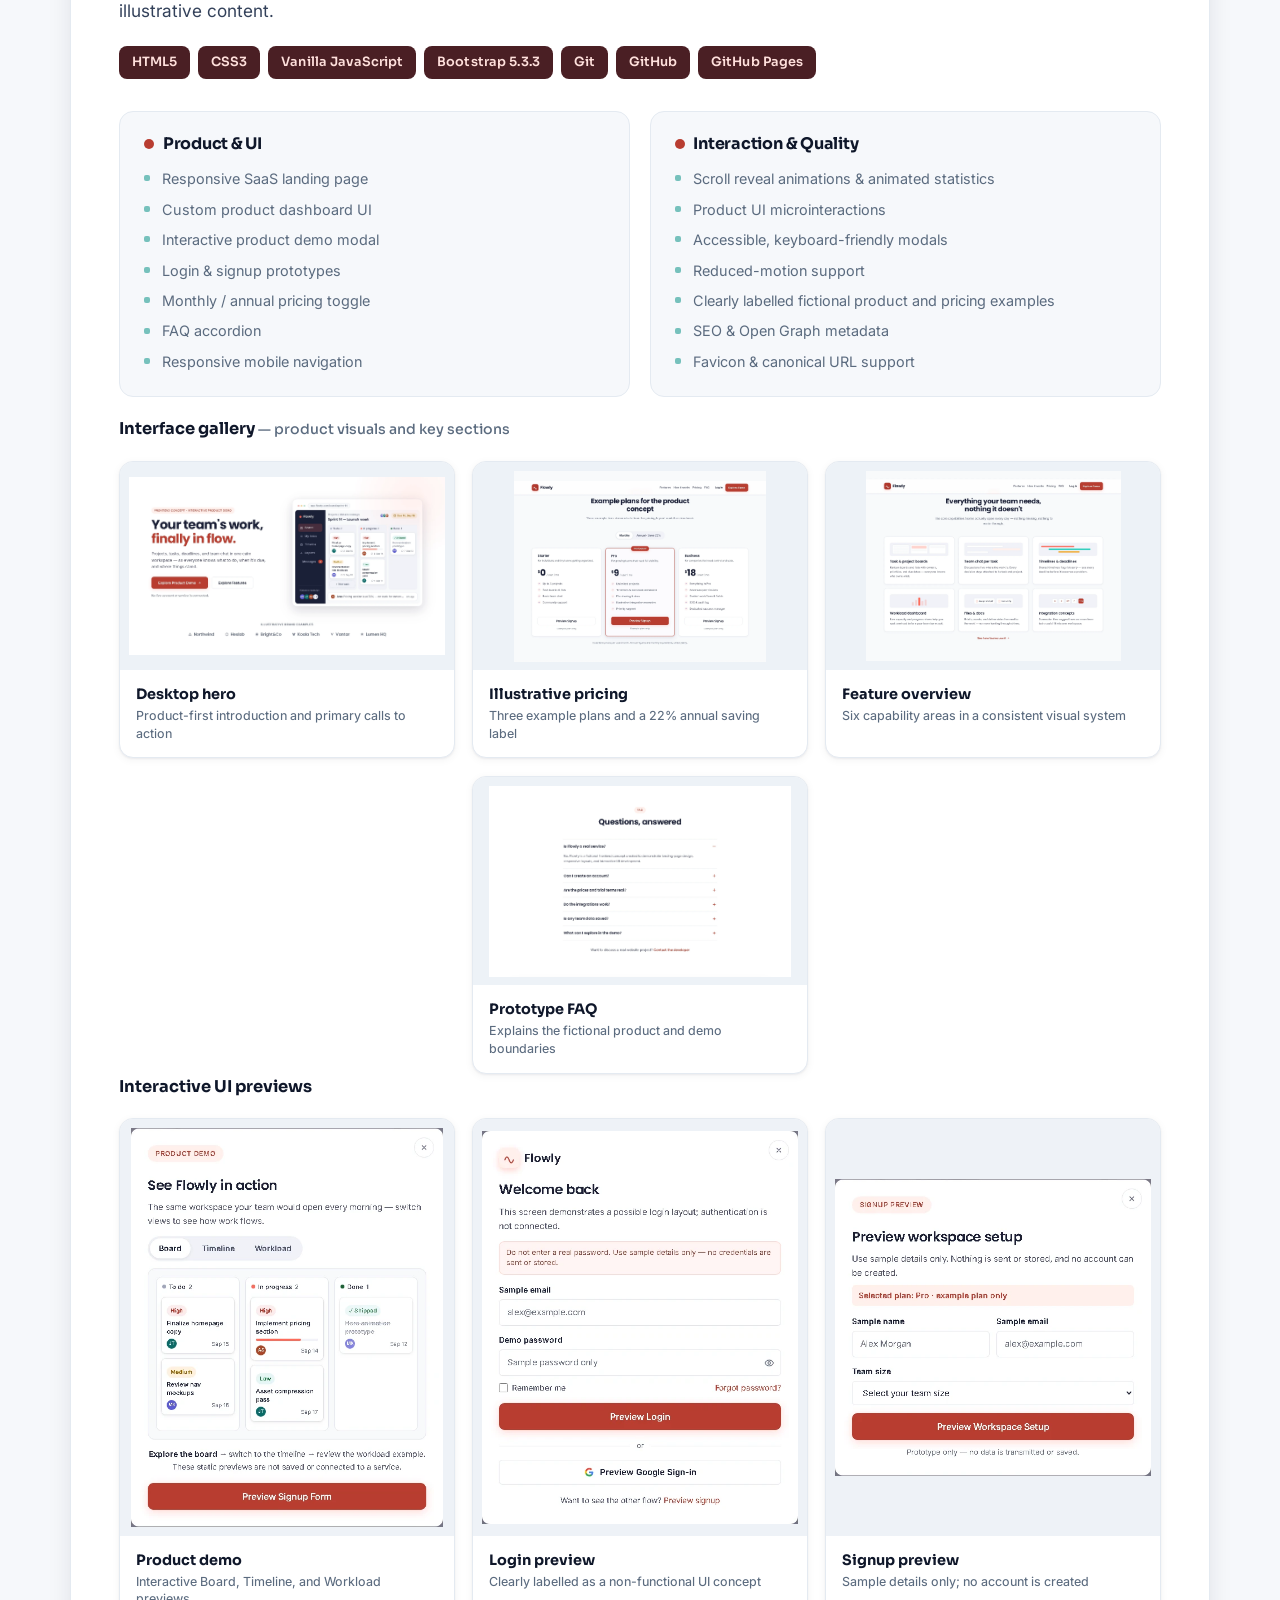
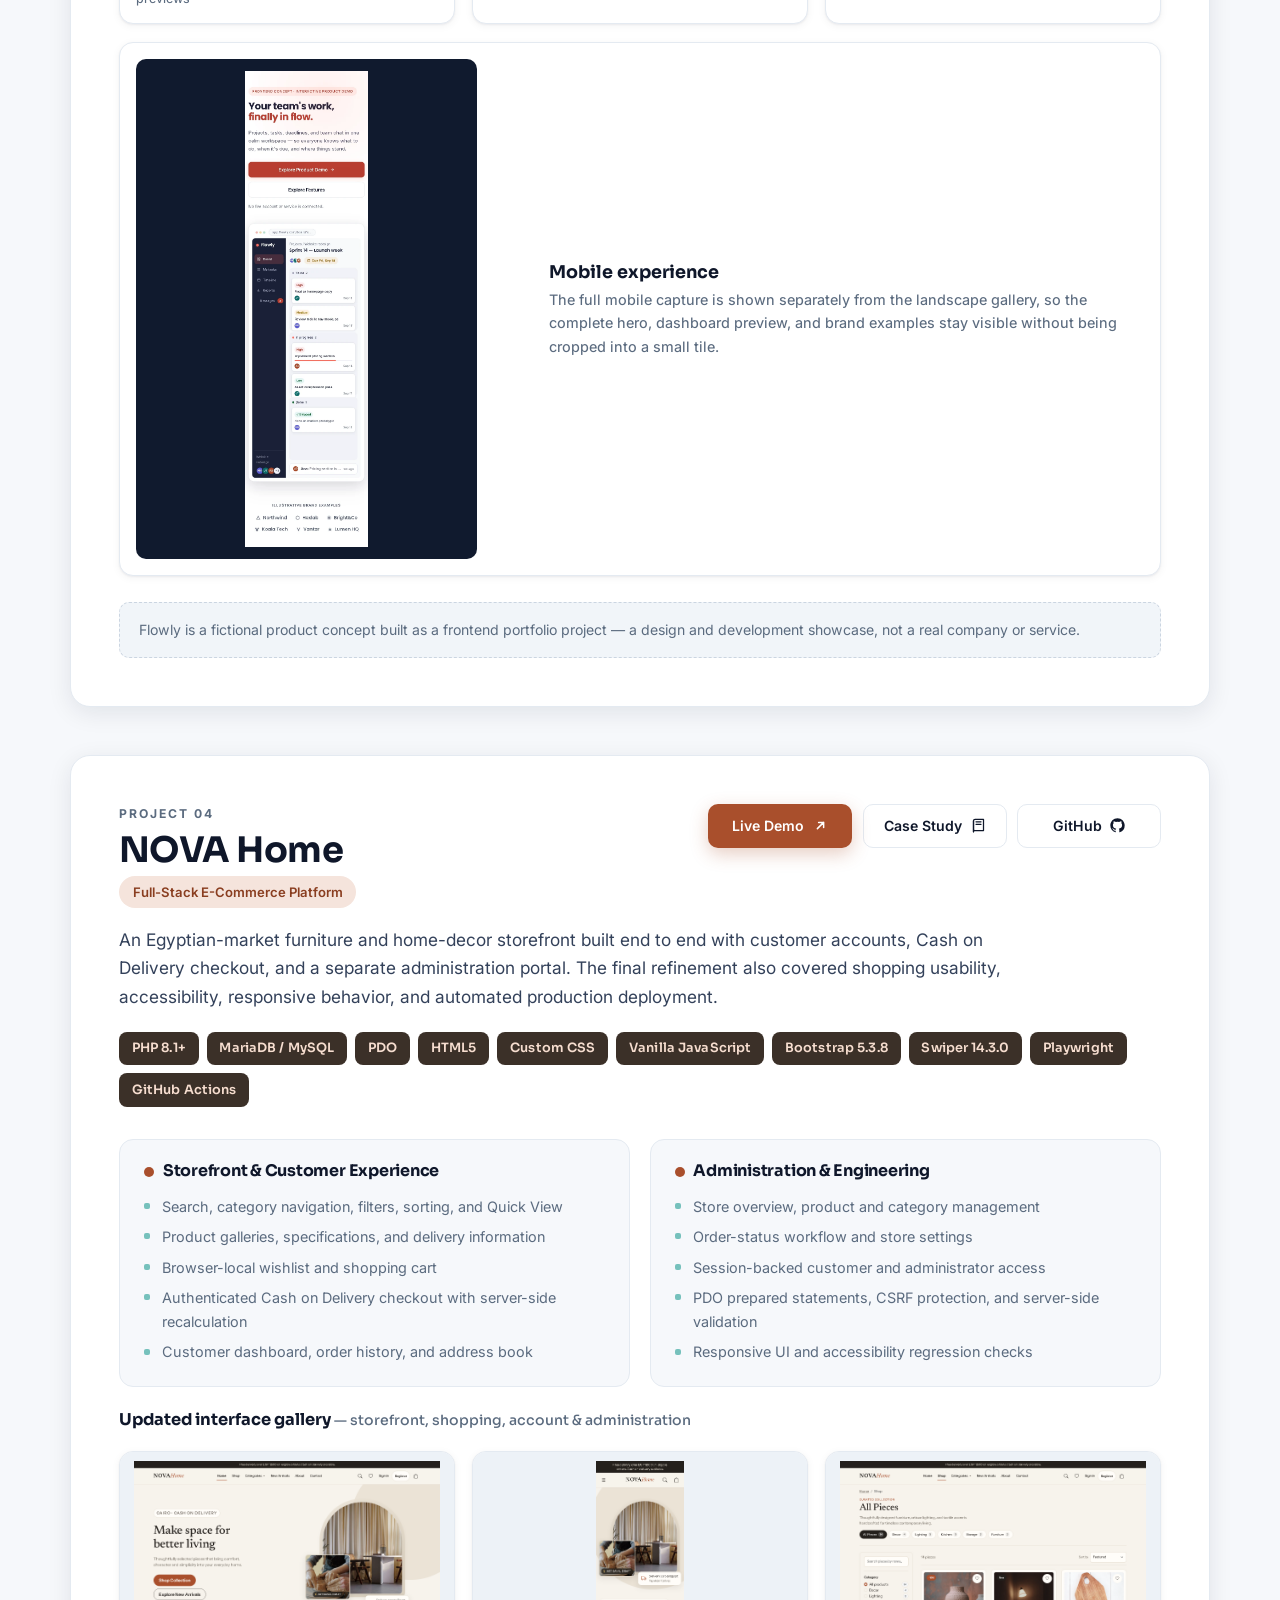
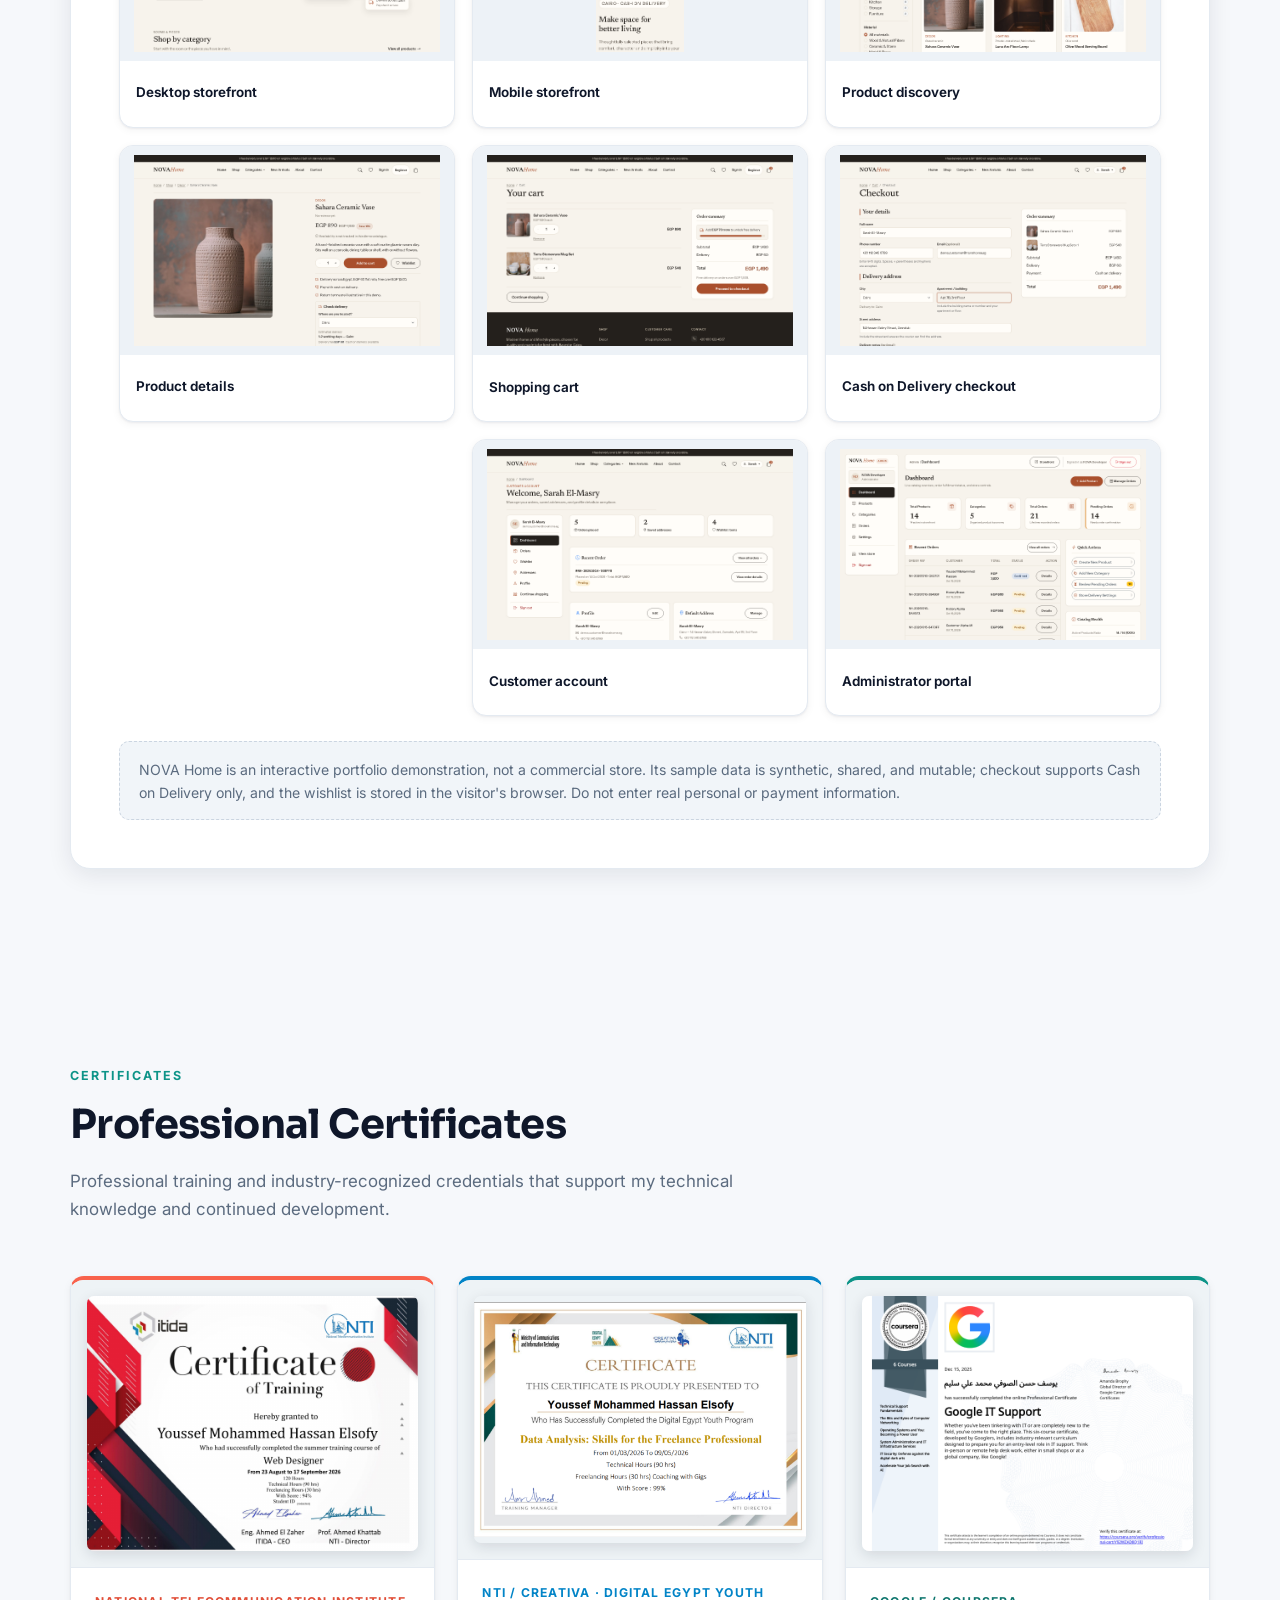
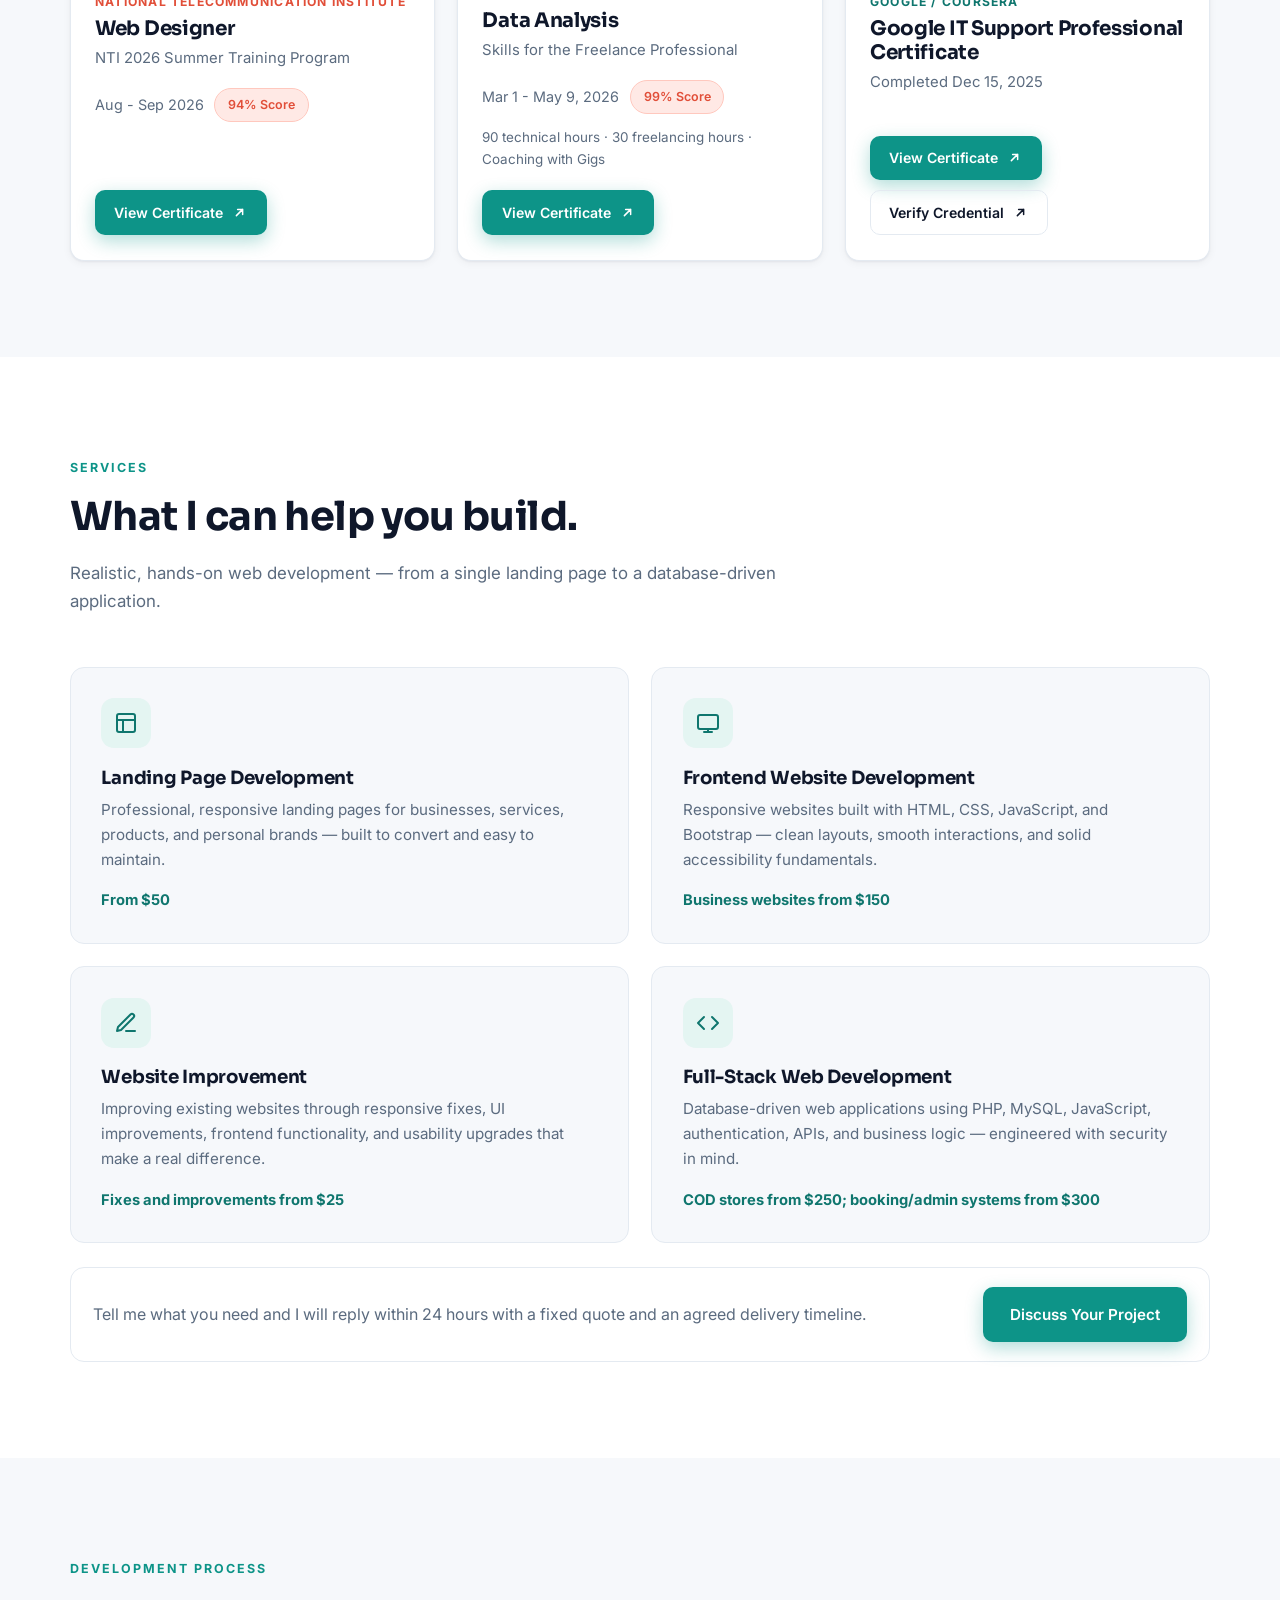
==== commit 95180370: "Updating the HealthBridge website" ====
--- a/index.html
+++ b/index.html
@@ -428,9 +428,12 @@
               <p class="project-cat">Full-Stack Web Application</p>
             </div>
             <div class="project-links" aria-label="HealthBridge project actions">
-              <a class="btn btn-primary btn-sm btn-healthbridge" href="https://youssefhealthbridge.freehosting.dev/" target="_blank" rel="noopener noreferrer" aria-label="Open the HealthBridge live demo in a new tab">
+              <a class="btn btn-primary btn-sm btn-healthbridge" href="https://youssef1.alwaysdata.net/" target="_blank" rel="noopener noreferrer" aria-label="Open the HealthBridge live demo in a new tab">
                 Live Demo
                 <svg viewBox="0 0 24 24" width="15" height="15" fill="none" stroke="currentColor" stroke-width="2.4" stroke-linecap="round" stroke-linejoin="round" aria-hidden="true"><path d="M7 17 17 7M9 7h8v8"/></svg>
+              </a>
+              <a class="btn btn-ghost btn-sm" href="healthbridge-case-study.html" aria-label="Read the HealthBridge case study">Case Study
+                <svg viewBox="0 0 24 24" width="15" height="15" fill="none" stroke="currentColor" stroke-width="2" stroke-linecap="round" stroke-linejoin="round" aria-hidden="true"><path d="M4 4.5A2.5 2.5 0 0 1 6.5 2H20v18H6.5A2.5 2.5 0 0 0 4 22z"/><path d="M4 4.5v17.5M8 6h8M8 10h8"/></svg>
               </a>
               <a class="btn btn-ghost btn-sm" href="https://github.com/youssefmohammed12/hospital-project" target="_blank" rel="noopener noreferrer" aria-label="Open the HealthBridge GitHub repository in a new tab">
                 GitHub
@@ -439,7 +442,7 @@
             </div>
           </header>
 
-          <p class="project-desc">HealthBridge is a comprehensive hospital management and patient portal platform designed to connect patients, doctors, and administrators through a unified healthcare management system.</p>
+          <p class="project-desc">HealthBridge is a full-stack hospital management platform that connects patients, doctors, and administrators in one system — a public site with a live doctor directory, email-verified registration, three role-based dashboards, and background workers that process sign-ups and deliver email. Built with PHP and MariaDB, redesigned end to end in 2026, and running live on a fictional demo dataset.</p>
 
           <ul class="tech-row" aria-label="HealthBridge technology stack">
             <li>PHP 8+</li><li>MySQL / MariaDB</li><li>JavaScript ES6+</li><li>HTML5</li><li>CSS3</li><li>PDO</li><li>REST-style JSON APIs</li><li>Composer</li><li>Git</li>
@@ -449,12 +452,12 @@
             <div class="feature-col">
               <h4><span class="feature-dot feature-dot-teal" aria-hidden="true"></span>Patient Portal</h4>
               <ul>
-                <li>Health dashboard &amp; vitals</li>
+                <li>Dashboard &amp; next appointment</li>
                 <li>Appointments &amp; rescheduling</li>
-                <li>Four-step booking wizard</li>
-                <li>Electronic Medical Records</li>
-                <li>Medical history timeline</li>
-                <li>Prescription tracking</li>
+                <li>Guided booking wizard</li>
+                <li>Prescriptions &amp; medication tracker</li>
+                <li>Medical records &amp; printouts</li>
+                <li>Printable visit summaries</li>
                 <li>Notifications &amp; settings</li>
               </ul>
             </div>
@@ -466,7 +469,7 @@
                 <li>Clinical encounters</li>
                 <li>SOAP-style notes</li>
                 <li>Digital prescriptions</li>
-                <li>Reschedule negotiation</li>
+                <li>Reschedule requests</li>
                 <li>Ratings &amp; reviews</li>
               </ul>
             </div>
@@ -488,8 +491,8 @@
               <h4>Backend</h4>
               <ul>
                 <li>Object-oriented PHP with a service-layer architecture</li>
-                <li>Reusable business logic &amp; REST-style JSON endpoints</li>
-                <li>Server-side validation &amp; PDO database access</li>
+                <li>REST-style JSON endpoints &amp; reusable business logic</li>
+                <li>Background workers for sign-ups and email delivery</li>
               </ul>
             </div>
             <div class="highlight-card">
@@ -497,7 +500,7 @@
               <ul>
                 <li>Session-based authentication &amp; role-based access control</li>
                 <li>Prepared statements, input validation &amp; secure output</li>
-                <li>Permission handling &amp; audit logging</li>
+                <li>Email-verified registration &amp; audit logging</li>
               </ul>
             </div>
             <div class="highlight-card">
@@ -536,54 +539,50 @@
           <div class="gallery-wrap">
             <p class="gallery-title">Interface gallery <span>— click any screenshot to enlarge</span></p>
             <div class="gallery" data-gallery="healthbridge">
-              <figure class="g-item" tabindex="0" role="button" aria-label="Enlarge: HealthBridge landing page">
-                <img src="assets/01_landing_page.png" alt="HealthBridge public landing page with doctor search" loading="lazy" decoding="async">
-                <figcaption>Landing page</figcaption>
-              </figure>
-              <figure class="g-item" tabindex="0" role="button" aria-label="Enlarge: HealthBridge role-based login">
-                <img src="assets/02_login_page.png" alt="HealthBridge sign-in page with Admin, Patient and Doctor quick demo roles" loading="lazy" decoding="async">
-                <figcaption>Role-based login</figcaption>
+              <figure class="g-item" tabindex="0" role="button" aria-label="Enlarge: HealthBridge home page">
+                <img src="assets/healthbridge/home.png" alt="HealthBridge home page with doctor search and the three role journeys" loading="lazy" decoding="async">
+                <figcaption>Home page</figcaption>
+              </figure>
+              <figure class="g-item" tabindex="0" role="button" aria-label="Enlarge: HealthBridge doctor directory">
+                <img src="assets/healthbridge/doctors.png" alt="HealthBridge doctor directory with departments and sample specialist profiles" loading="lazy" decoding="async">
+                <figcaption>Doctor directory</figcaption>
+              </figure>
+              <figure class="g-item" tabindex="0" role="button" aria-label="Enlarge: HealthBridge capabilities page">
+                <img src="assets/healthbridge/services.png" alt="HealthBridge capabilities page showing how patients, doctors and admins connect in one system" loading="lazy" decoding="async">
+                <figcaption>Capabilities</figcaption>
+              </figure>
+              <figure class="g-item" tabindex="0" role="button" aria-label="Enlarge: HealthBridge about page">
+                <img src="assets/healthbridge/about.png" alt="HealthBridge about page telling the project's build story" loading="lazy" decoding="async">
+                <figcaption>About the project</figcaption>
+              </figure>
+              <figure class="g-item" tabindex="0" role="button" aria-label="Enlarge: HealthBridge feedback page">
+                <img src="assets/healthbridge/contact.png" alt="HealthBridge feedback page for comments about the demonstration" loading="lazy" decoding="async">
+                <figcaption>Project feedback</figcaption>
+              </figure>
+              <figure class="g-item" tabindex="0" role="button" aria-label="Enlarge: HealthBridge sign-in page">
+                <img src="assets/healthbridge/login.png" alt="HealthBridge sign-in page with one-click demo access for patient, doctor and admin" loading="lazy" decoding="async">
+                <figcaption>Sign-in &amp; demo access</figcaption>
+              </figure>
+              <figure class="g-item" tabindex="0" role="button" aria-label="Enlarge: HealthBridge registration page">
+                <img src="assets/healthbridge/register.png" alt="HealthBridge three-step patient registration with a live profile preview" loading="lazy" decoding="async">
+                <figcaption>Patient registration</figcaption>
               </figure>
               <figure class="g-item" tabindex="0" role="button" aria-label="Enlarge: HealthBridge patient dashboard">
-                <img src="assets/03_patient_dashboard.png" alt="HealthBridge patient dashboard with next appointment, health alerts and snapshot stats" loading="lazy" decoding="async">
+                <img src="assets/healthbridge/patient-dashboard.png" alt="HealthBridge patient dashboard with next appointment and profile completeness" loading="lazy" decoding="async">
                 <figcaption>Patient dashboard</figcaption>
               </figure>
-              <figure class="g-item" tabindex="0" role="button" aria-label="Enlarge: HealthBridge booking wizard">
-                <img src="assets/04_patient_booking_wizard.png" alt="HealthBridge four-step appointment booking wizard at the confirmation step" loading="lazy" decoding="async">
-                <figcaption>Booking wizard</figcaption>
-              </figure>
-              <figure class="g-item" tabindex="0" role="button" aria-label="Enlarge: HealthBridge appointments">
-                <img src="assets/05_patient_appointments.png" alt="HealthBridge patient appointments list with status filters and reschedule actions" loading="lazy" decoding="async">
-                <figcaption>Appointments</figcaption>
-              </figure>
-              <figure class="g-item" tabindex="0" role="button" aria-label="Enlarge: HealthBridge prescriptions">
-                <img src="assets/06_patient_prescriptions.png" alt="HealthBridge prescriptions view with medications and PDF download" loading="lazy" decoding="async">
-                <figcaption>Prescriptions</figcaption>
-              </figure>
-              <figure class="g-item" tabindex="0" role="button" aria-label="Enlarge: HealthBridge medical history">
-                <img src="assets/07_patient_medical_history.png" alt="HealthBridge medical history and timeline with diagnoses and events" loading="lazy" decoding="async">
-                <figcaption>Medical history</figcaption>
-              </figure>
               <figure class="g-item" tabindex="0" role="button" aria-label="Enlarge: HealthBridge doctor dashboard">
-                <img src="assets/08_doctor_dashboard.png" alt="HealthBridge doctor dashboard with patient queue and today's visits" loading="lazy" decoding="async">
+                <img src="assets/healthbridge/doctor-dashboard.png" alt="HealthBridge doctor dashboard with today's schedule and patient queue summary" loading="lazy" decoding="async">
                 <figcaption>Doctor dashboard</figcaption>
               </figure>
-              <figure class="g-item" tabindex="0" role="button" aria-label="Enlarge: HealthBridge clinical workspace">
-                <img src="assets/09_doctor_workspace.png" alt="HealthBridge clinical workspace with patient vitals, visit state and tabs" loading="lazy" decoding="async">
-                <figcaption>Clinical workspace</figcaption>
-              </figure>
-              <figure class="g-item" tabindex="0" role="button" aria-label="Enlarge: HealthBridge admin analytics">
-                <img src="assets/10_admin_dashboard.png" alt="HealthBridge admin analytics dashboard with KPIs and appointment charts" loading="lazy" decoding="async">
-                <figcaption>Admin analytics</figcaption>
-              </figure>
-              <figure class="g-item" tabindex="0" role="button" aria-label="Enlarge: HealthBridge doctor management">
-                <img src="assets/11_admin_doctor_management.png" alt="HealthBridge admin doctor management view with profile and audit tabs" loading="lazy" decoding="async">
-                <figcaption>Doctor management</figcaption>
-              </figure>
-            </div>
-          </div>
-
-          <p class="project-note">HealthBridge is a personal portfolio project demonstrating full-stack development, a complete multi-role platform, not a commercial product. For the live demo, open the sign-in page and use its Quick Login options to explore the Patient, Doctor, and Administrator roles. The public repository is named <a href="https://github.com/youssefmohammed12/hospital-project" target="_blank" rel="noopener noreferrer">hospital-project</a>.</p>
+              <figure class="g-item" tabindex="0" role="button" aria-label="Enlarge: HealthBridge admin overview">
+                <img src="assets/healthbridge/admin-overview.png" alt="HealthBridge admin overview with hospital totals and an appointment status chart" loading="lazy" decoding="async">
+                <figcaption>Admin overview</figcaption>
+              </figure>
+            </div>
+          </div>
+
+          <p class="project-note">HealthBridge is a personal portfolio project — a complete multi-role platform, not a commercial product or a real healthcare service. It runs live on a fictional dataset (45 doctors, 500 patients). To explore it, open the live demo, go to Sign in, and use the Demo Access buttons to enter as a Patient, Doctor, or Administrator — no sign-up needed. The public repository is named <a href="https://github.com/youssefmohammed12/hospital-project" target="_blank" rel="noopener noreferrer">hospital-project</a>.</p>
         </article>
 
         <article class="project reveal" id="project-flowly" aria-labelledby="fl-title">
--- a/css/styles.css
+++ b/css/styles.css
@@ -18,9 +18,9 @@
   --coral-dark: #e14e38;
   --coral-soft: #ffe9e5;
   --sky: #0284c7;
-  --healthbridge-accent: #176fae;
-  --healthbridge-dark: #125b91;
-  --healthbridge-soft: #e9f4fb;
+  --healthbridge-accent: #17645f;
+  --healthbridge-dark: #102b2b;
+  --healthbridge-soft: #e9efe7;
   --flowly-accent: #b83d31;
   --flowly-dark: #a83229;
   --flowly-soft: #fff0ed;
@@ -150,7 +150,7 @@
 
 .btn-flowly { background: var(--flowly-accent); box-shadow: 0 6px 18px rgba(184, 61, 49, .28); }
 .btn-flowly:hover { background: var(--flowly-dark); color: #fff; }
-.btn-healthbridge { background: var(--healthbridge-accent); box-shadow: 0 6px 18px rgba(23, 111, 174, .28); }
+.btn-healthbridge { background: var(--healthbridge-accent); box-shadow: 0 6px 18px rgba(23, 100, 95, .30); }
 .btn-healthbridge:hover { background: var(--healthbridge-dark); color: #fff; }
 .btn-nova { background: #a94f2c; box-shadow: 0 6px 18px rgba(169, 79, 44, .28); }
 .btn-nova:hover { background: #8a3e20; }
@@ -648,7 +648,7 @@
   background: var(--navy);
   color: #b8f0e6;
 }
-#project-healthbridge .tech-row li { background: #123654; color: #d8eefe; }
+#project-healthbridge .tech-row li { background: #102b2b; color: #edf3ee; }
 #project-flowly .tech-row li { background: #4a1f24; color: #ffe0dc; }
 #project-nova-home .tech-row li { background: #3b3028; color: #f6ddcf; }
 
@@ -679,6 +679,8 @@
 .feature-dot-coral { background: var(--coral); }
 .feature-dot-nova { background: #a94f2c; }
 #project-healthbridge .feature-dot-teal { background: var(--healthbridge-accent); }
+#project-healthbridge .feature-dot-blue { background: #b89563; }
+#project-healthbridge .feature-dot-navy { background: #102b2b; }
 #project-flowly .feature-dot-coral { background: var(--flowly-accent); }
 .feature-col ul { display: grid; gap: .42rem; }
 .feature-col li {
@@ -728,7 +730,7 @@
   color: var(--accent);
   font-size: .82rem;
 }
-#project-healthbridge .highlight-card { border-left-color: var(--healthbridge-accent); background: #f7fbfe; }
+#project-healthbridge .highlight-card { border-left-color: var(--healthbridge-accent); background: #f8f7f1; }
 #project-healthbridge .highlight-card li::before { color: var(--healthbridge-accent); }
 
 /* ---------- architecture ---------- */
@@ -766,10 +768,10 @@
 .arch-node-sub { display: block; font-size: .78rem; color: #7dd3c8; margin-top: .15rem; }
 .arch-node:last-child { border-color: rgba(94, 234, 212, .55); background: #0e2a26; }
 .arch-arrow { color: #2dd4bf; font-size: 1.15rem; line-height: 1; }
-#project-healthbridge .arch-node { border-color: rgba(23, 111, 174, .32); }
-#project-healthbridge .arch-node-sub { color: #9bcff0; }
-#project-healthbridge .arch-node:last-child { border-color: rgba(76, 164, 219, .62); background: #123451; }
-#project-healthbridge .arch-arrow { color: #67b9e8; }
+#project-healthbridge .arch-node { border-color: rgba(23, 100, 95, .35); }
+#project-healthbridge .arch-node-sub { color: #d9bf96; }
+#project-healthbridge .arch-node:last-child { border-color: rgba(184, 149, 99, .65); background: #102b2b; }
+#project-healthbridge .arch-arrow { color: #b89563; }
 
 /* ---------- shared screenshot galleries ---------- */
 .gallery-wrap { margin-top: .5rem; }
@@ -825,7 +827,7 @@
 #project-healthbridge .g-item:focus-visible { outline-color: var(--healthbridge-accent); }
 #project-flowly .g-item:focus-visible { outline-color: var(--flowly-accent); }
 #project-nova-home .g-item:focus-visible { outline-color: #a94f2c; }
-#project-healthbridge .g-item:hover { border-color: #a9cde8; }
+#project-healthbridge .g-item:hover { border-color: #b89563; }
 #project-flowly .g-item:hover { border-color: #e7b6b0; }
 #project-nova-home .g-item:hover { border-color: #dec0b0; }
 .g-item img {
@@ -1404,3 +1406,43 @@
   .lb-prev, .lb-next { width: 44px; height: 44px; }
   .lightbox { padding: 3.4rem 3.4rem 2rem; }
 }
+
+/* ---------- Project motion polish — all projects, each in its own accent
+   (transform/opacity only; off for reduced motion) ---------- */
+.project .g-item { overflow: hidden; }
+@media (prefers-reduced-motion: no-preference) {
+  .project .g-item { transition: transform .35s ease, box-shadow .35s ease, border-color .35s ease; }
+  .project .g-item img { transition: transform .5s ease; }
+  .project .g-item:hover { transform: translateY(-4px); box-shadow: 0 16px 34px rgba(15, 23, 42, .16); }
+  .project .g-item:hover img { transform: scale(1.03); }
+  .project .feature-col,
+  .project .highlight-card { transition: transform .3s ease, box-shadow .3s ease, border-color .3s ease; }
+  .project .feature-col:hover,
+  .project .highlight-card:hover { transform: translateY(-3px); box-shadow: 0 12px 26px rgba(15, 23, 42, .10); }
+  #project-launchboard .feature-col:hover, #project-launchboard .highlight-card:hover { border-color: #5eead4; }
+  #project-healthbridge .feature-col:hover, #project-healthbridge .highlight-card:hover { border-color: rgba(184, 149, 99, .55); }
+  #project-flowly .feature-col:hover, #project-flowly .highlight-card:hover { border-color: #e7b6b0; }
+  #project-nova-home .feature-col:hover, #project-nova-home .highlight-card:hover { border-color: #dec0b0; }
+  .project .tech-row li { transition: background-color .25s ease, transform .25s ease; }
+  .project .tech-row li:hover { transform: translateY(-2px); }
+  #project-launchboard .tech-row li:hover { background: var(--accent); }
+  #project-healthbridge .tech-row li:hover { background: var(--healthbridge-accent); }
+  #project-flowly .tech-row li:hover { background: var(--flowly-accent); }
+  #project-nova-home .tech-row li:hover { background: #a94f2c; }
+  .project .project-links .btn-primary { position: relative; overflow: hidden; transition: transform .25s ease, background-color .25s ease, box-shadow .25s ease; }
+  .project .project-links .btn-primary::after {
+    content: ""; position: absolute; inset: 0; pointer-events: none;
+    background: linear-gradient(115deg, transparent 30%, rgba(255, 255, 255, .35) 50%, transparent 70%);
+    transform: translateX(-120%); transition: transform .6s ease;
+  }
+  .project .project-links .btn-primary:hover { transform: translateY(-2px); }
+  .project .project-links .btn-primary:hover::after { transform: translateX(120%); }
+  #project-healthbridge .arch-arrow { animation: hb-flow 2.4s ease-in-out infinite; }
+  #project-healthbridge .arch-flow .arch-arrow:nth-child(4) { animation-delay: .3s; }
+  #project-healthbridge .arch-flow .arch-arrow:nth-child(6) { animation-delay: .6s; }
+  #project-healthbridge .arch-flow .arch-arrow:nth-child(8) { animation-delay: .9s; }
+  @keyframes hb-flow {
+    0%, 100% { transform: translateY(0); opacity: .55; }
+    50% { transform: translateY(3px); opacity: 1; }
+  }
+}
